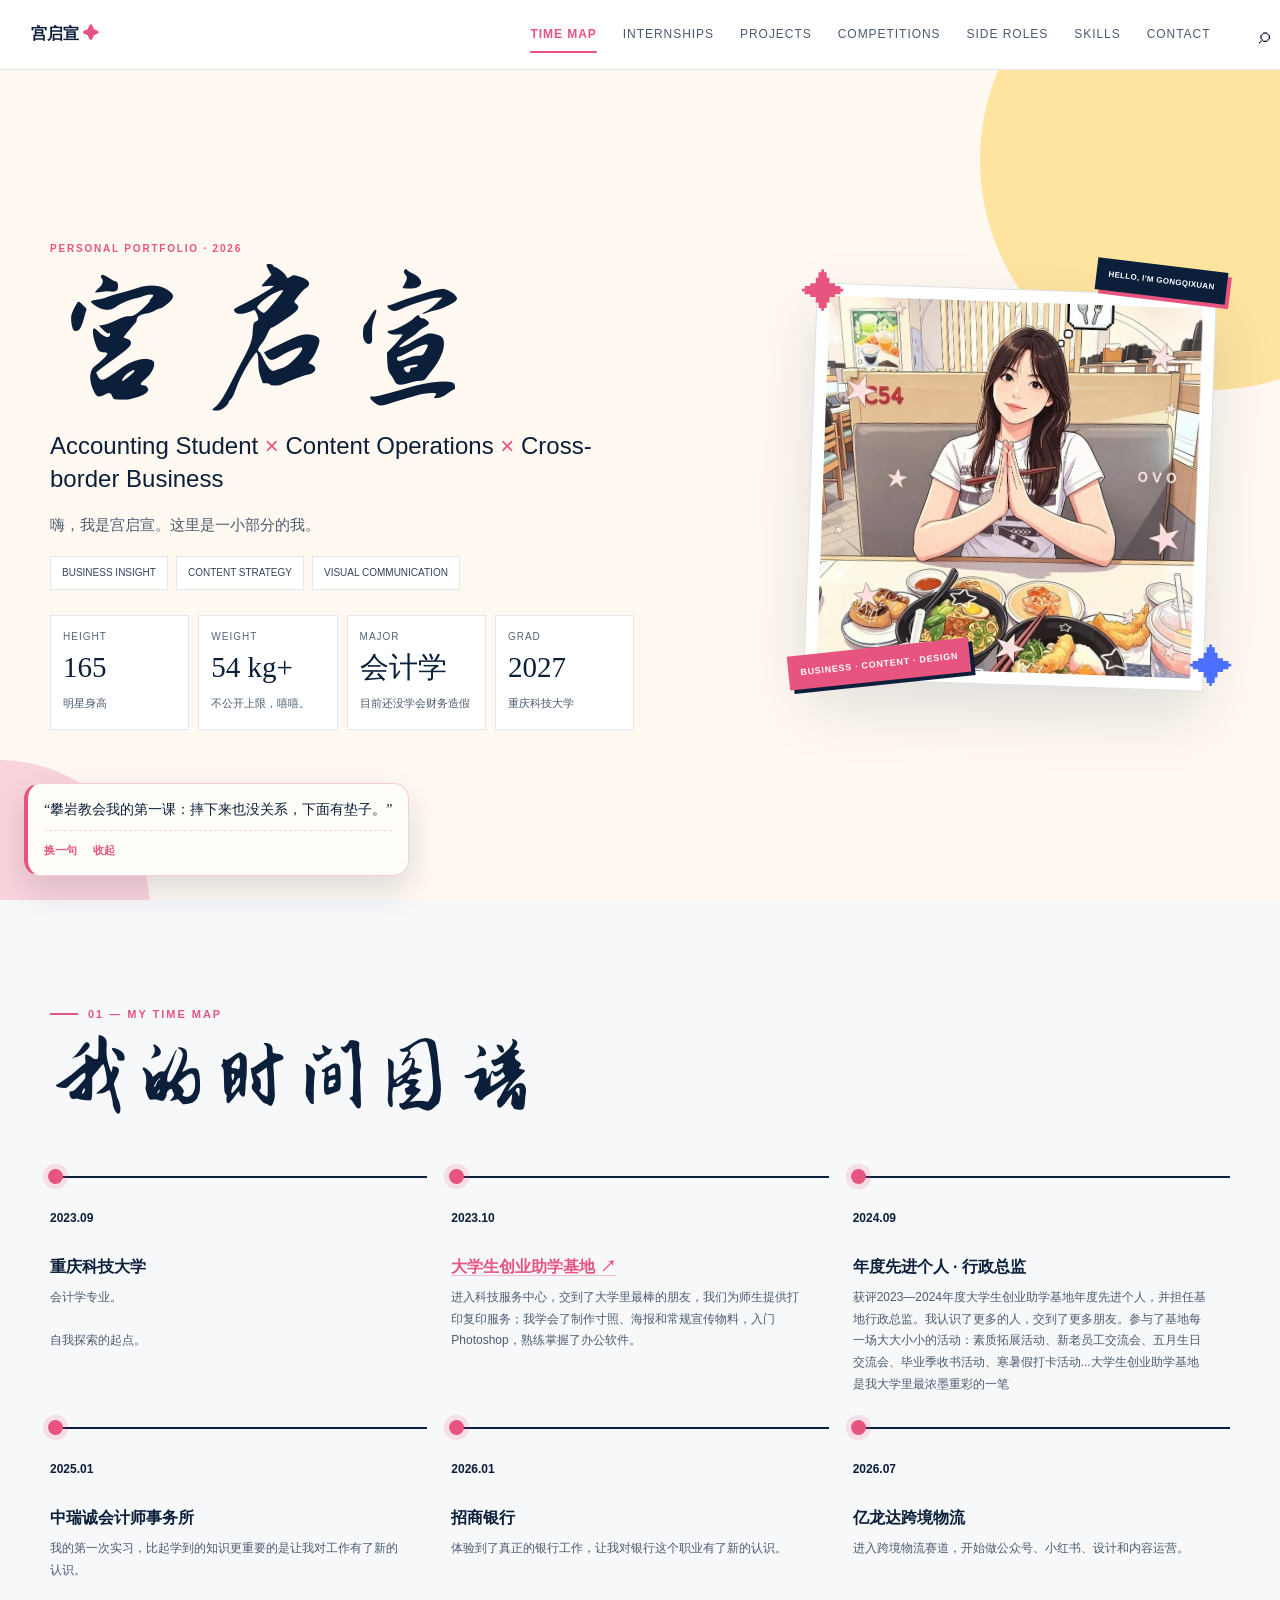
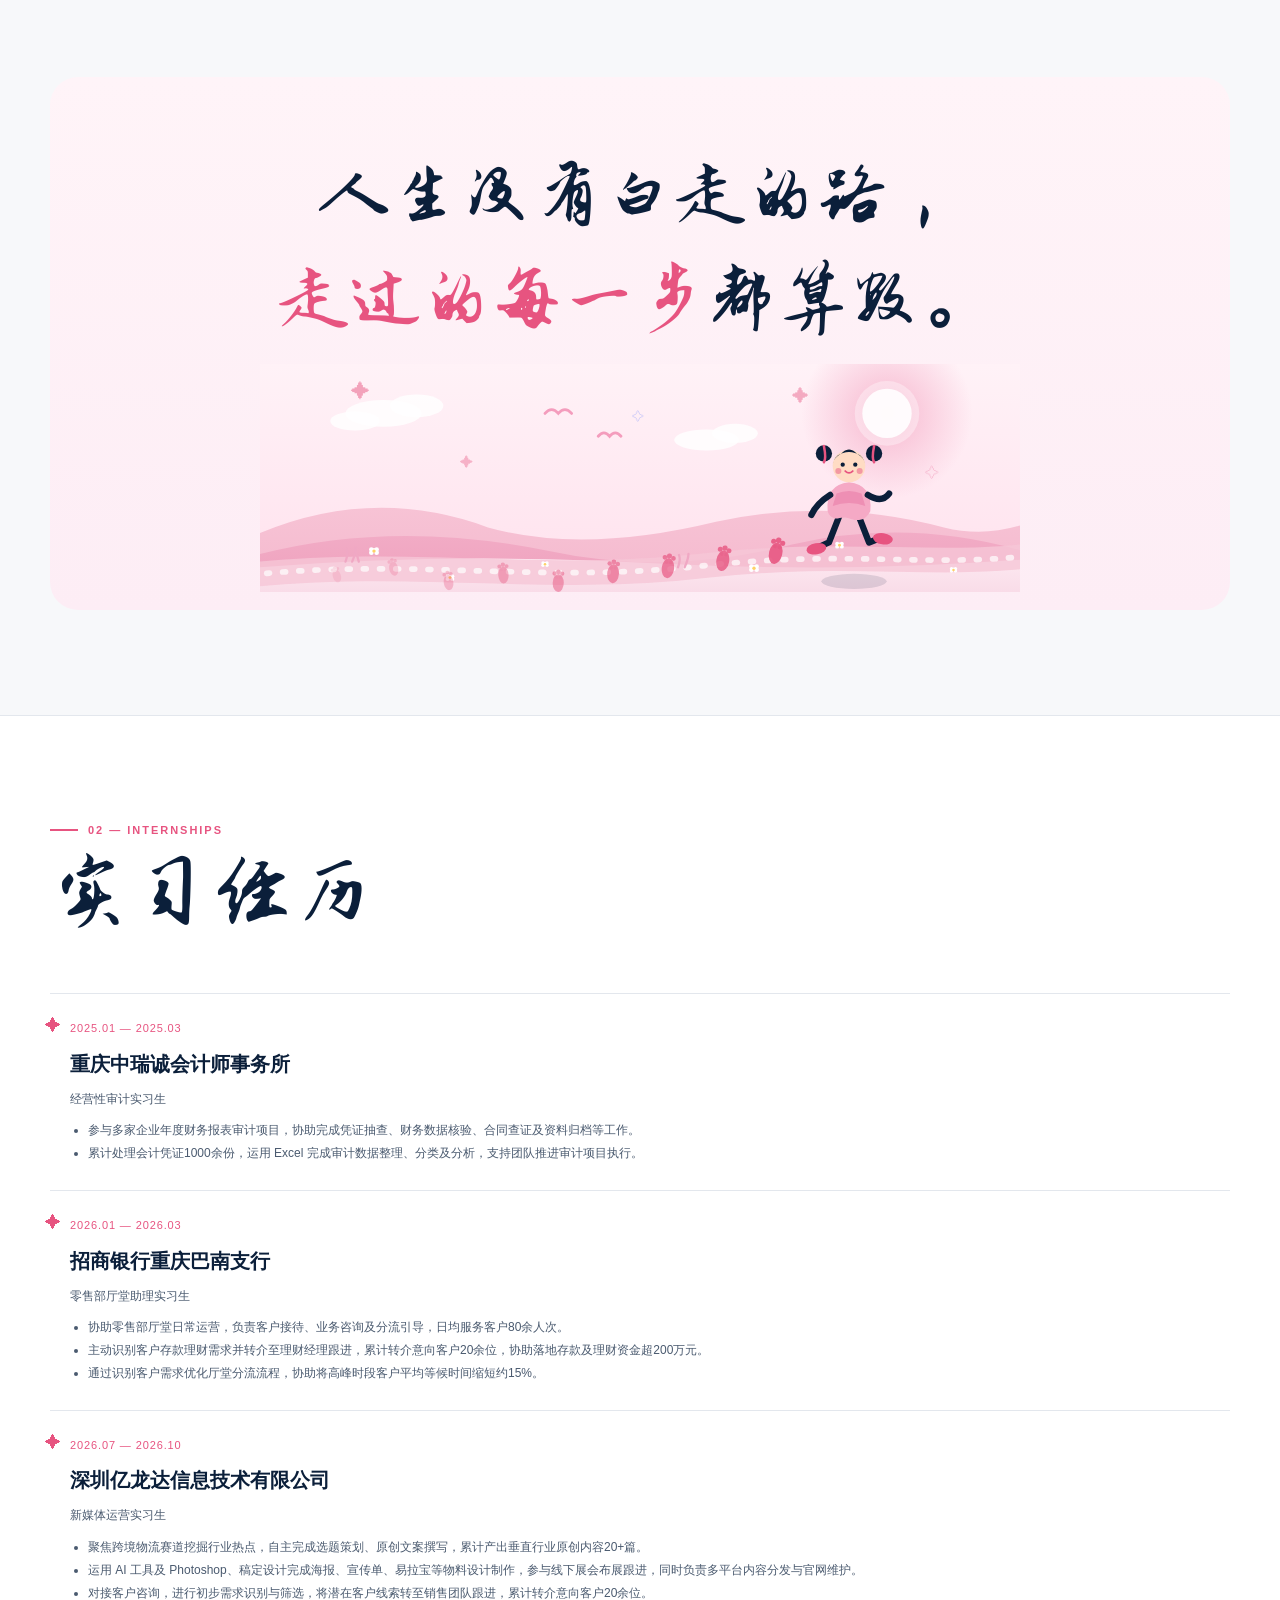
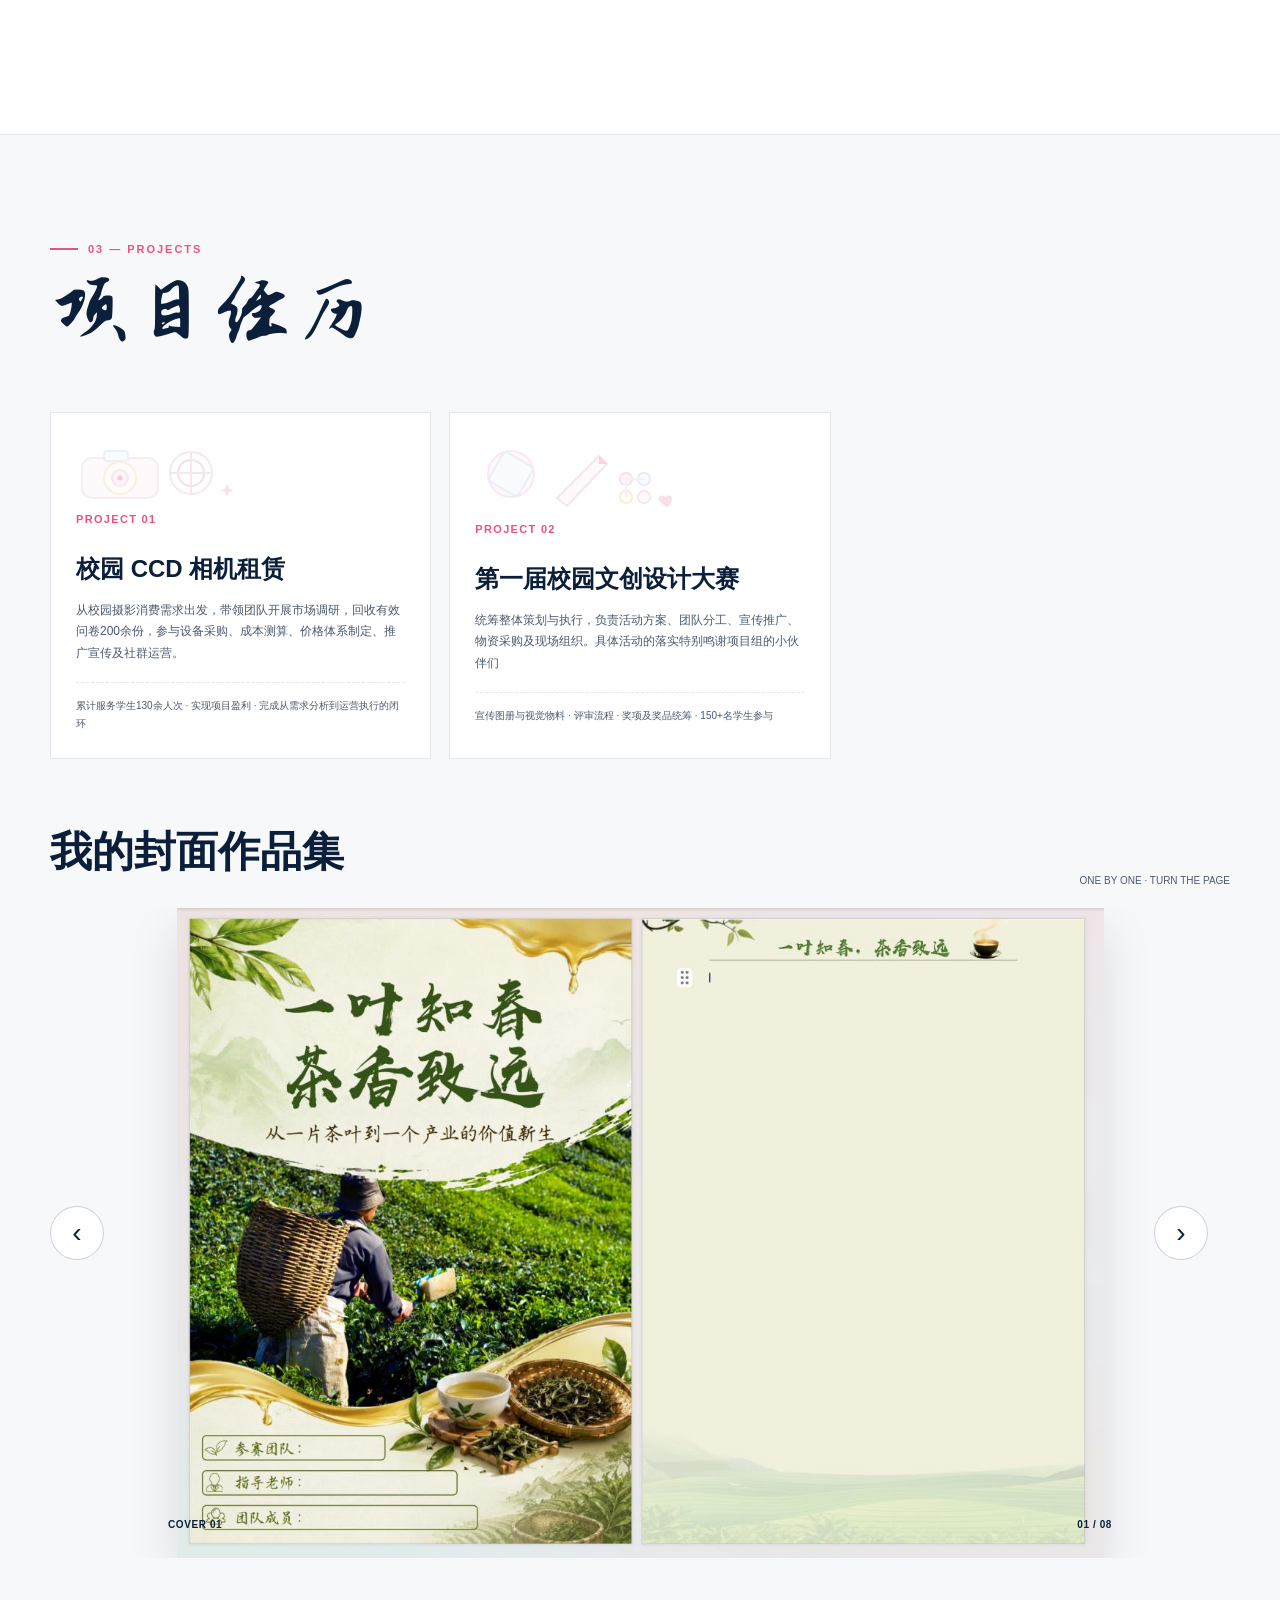
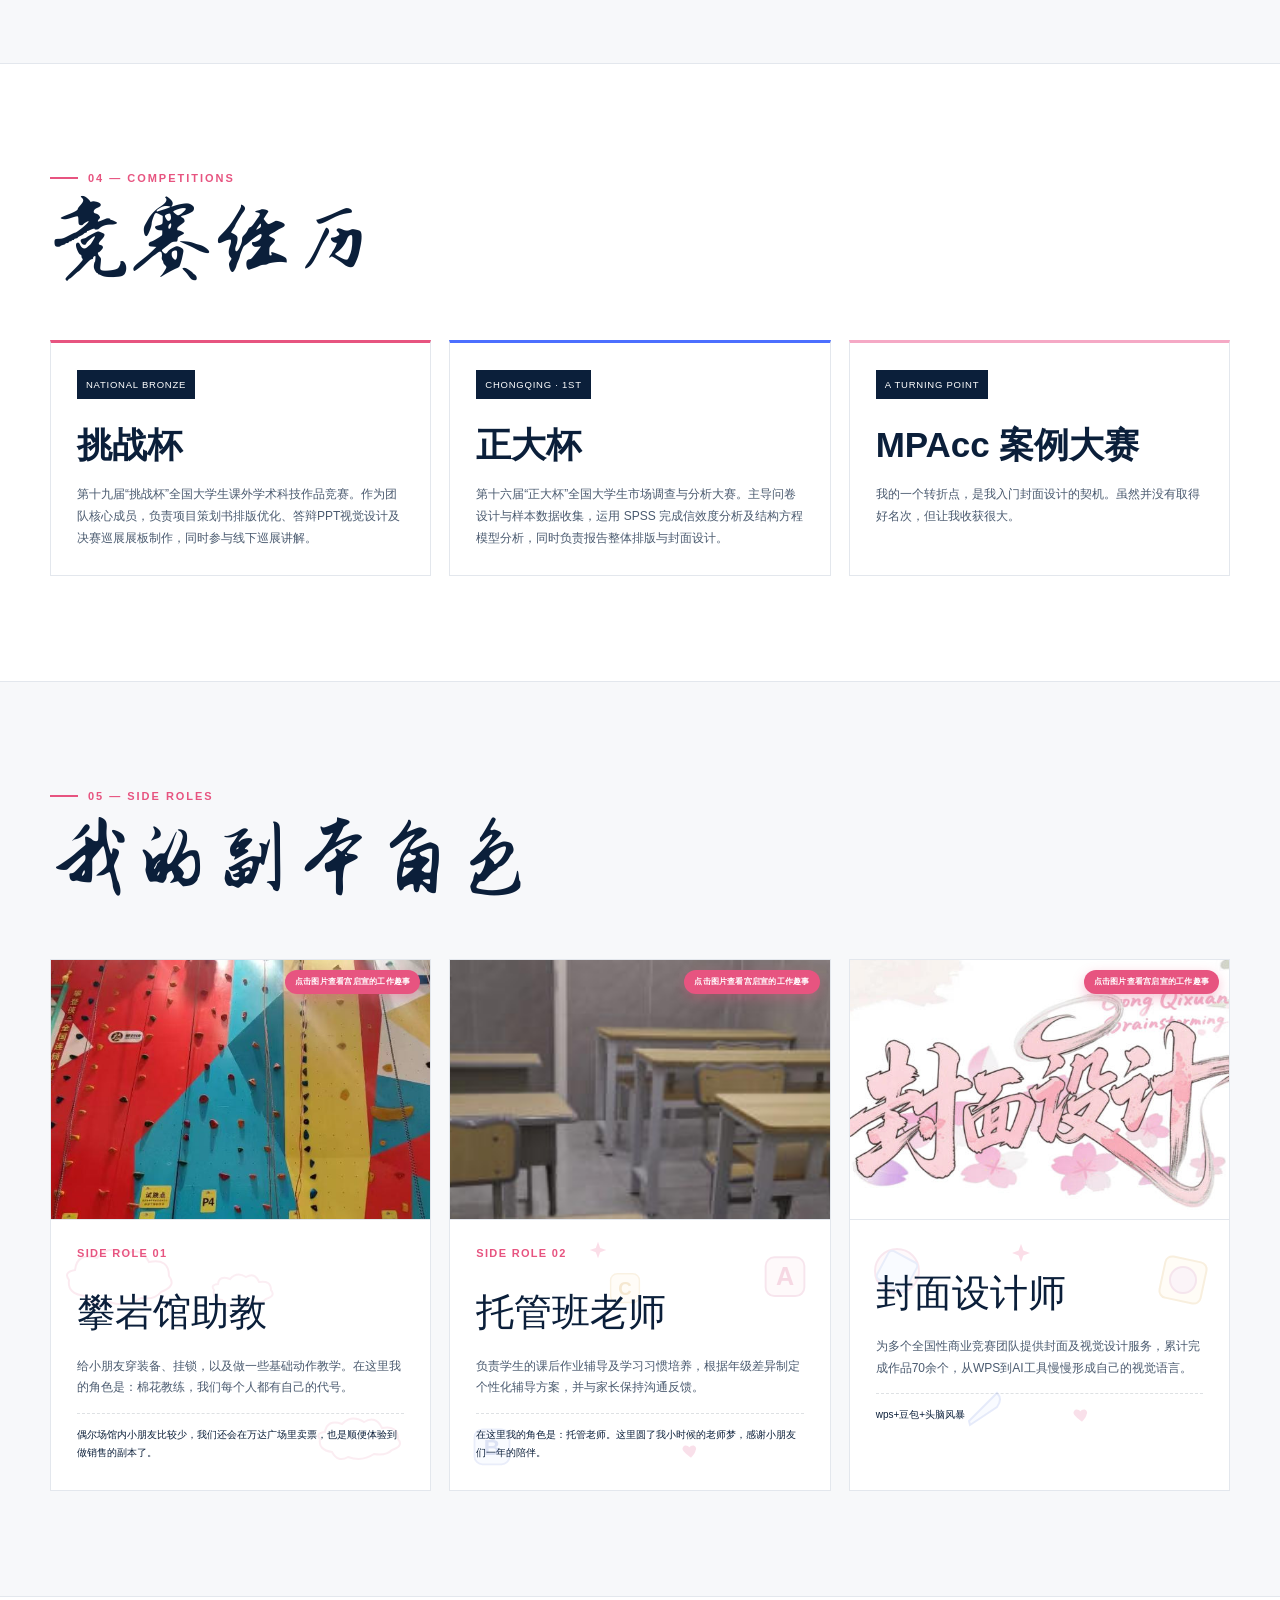
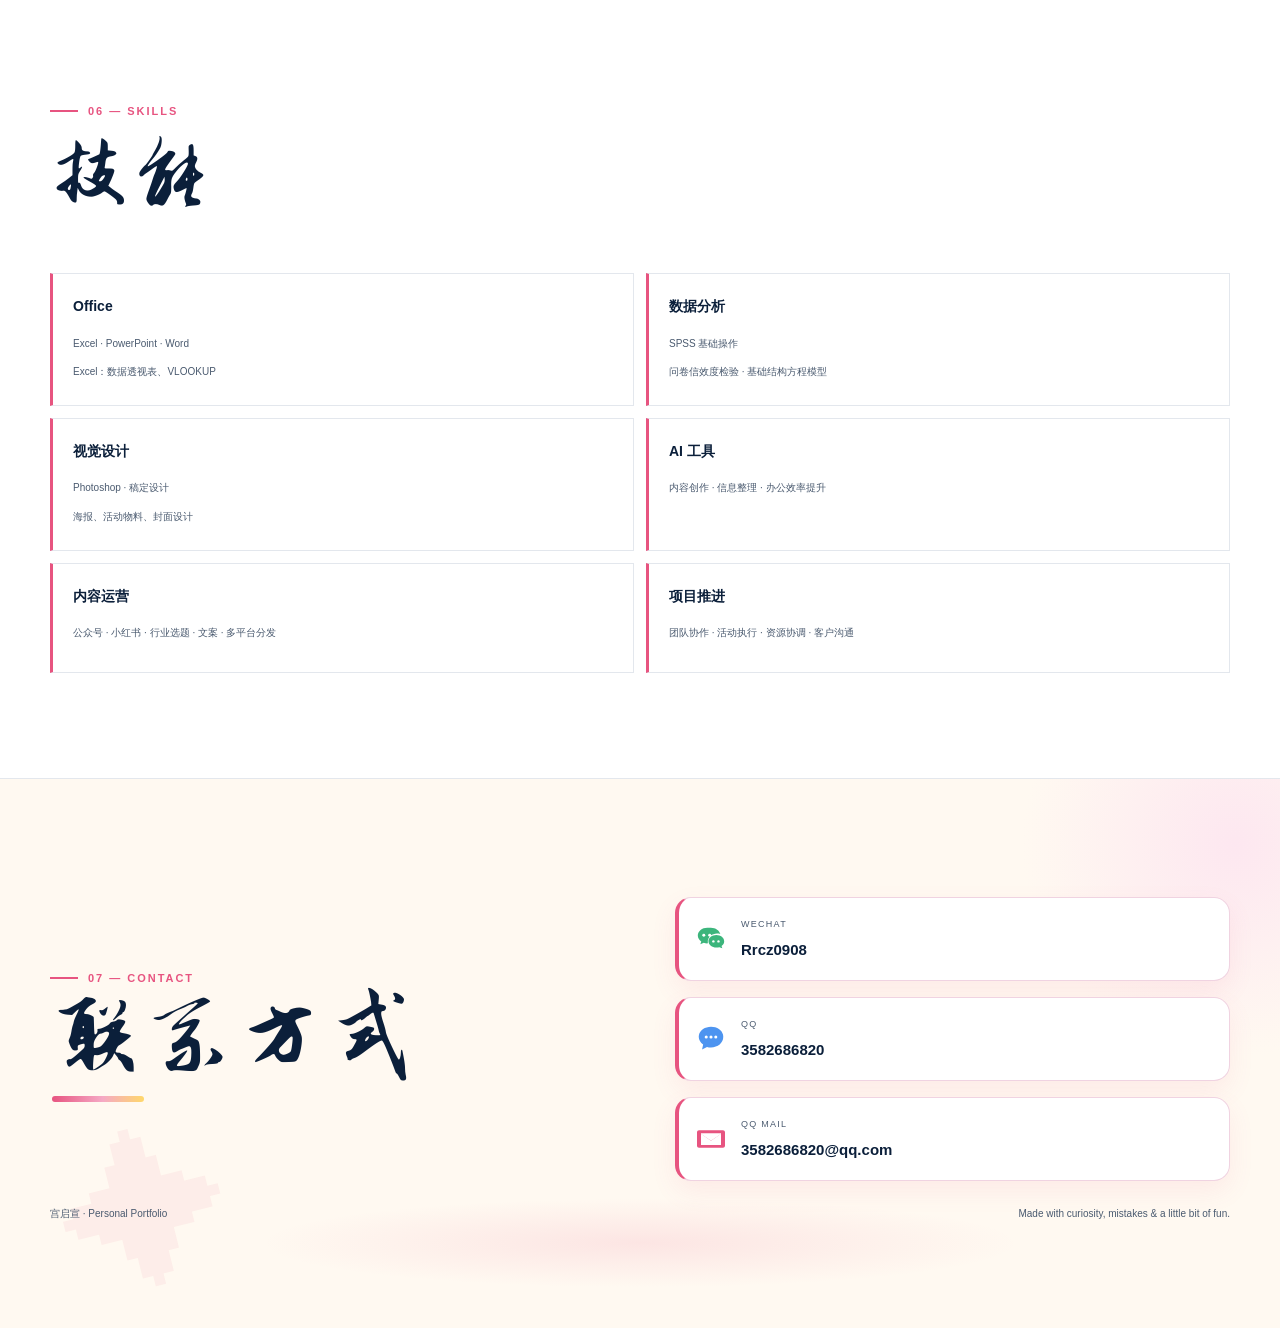
==== index.html @ 59848710 "feat(visual): ROUND 5 — 10个细节巧思（阅读进度条/hero视差/板块背景过渡/数字滚动/时间线点亮/图片悬停缩放/回顶按钮/标题微抖/联系图标跳动/头像三连点彩蛋）" ====
<!doctype html><html lang="zh-CN"><head><meta charset="utf-8"><meta name="viewport" content="width=device-width,initial-scale=1"><title>宫启宣｜Personal Portfolio</title><style>
@import url("https://fonts.googleapis.com/css2?family=Zhi+Mang+Xing&display=swap");
@import url('https://fonts.googleapis.com/css2?family=Zhi+Mang+Xing&display=swap');
:root{--ink:#0b1f3a;--orange:#ff7a00;--blue:#4c6fff;--pink:#f5a9c5;--yellow:#ffd86b;--cyan:#72d6ff;--cream:#fff9f1;--paper:#f7f8fa;--muted:#66758a;--line:#e3e7ed;--max:1180px}*{box-sizing:border-box}html{scroll-behavior:smooth}body{margin:0;color:var(--ink);font-family:Inter,-apple-system,BlinkMacSystemFont,'PingFang SC','Microsoft YaHei',sans-serif;line-height:1.8;background:#fff}a{text-decoration:none;color:inherit}button{font:inherit}.wrap{width:min(var(--max),calc(100% - 48px));margin:auto}::selection{background:var(--orange);color:#fff}
.welcome{position:fixed;inset:0;z-index:9999;display:grid;place-items:center;overflow:hidden;color:#fff;background:linear-gradient(135deg,#071a34,#55358c 45%,#ef7898);animation:welcomeOut .9s 4.4s forwards}.welcome-in{text-align:center;position:relative;z-index:3;padding:24px}.welcome-title{font-family:'Zhi Mang Xing','STKaiti','KaiTi',cursive;font-size:clamp(58px,10vw,132px);line-height:1.15;letter-spacing:.04em;text-shadow:0 8px 30px #0003}.type-text{display:inline-block;overflow:hidden;white-space:nowrap;width:0;border-right:3px solid #fff;animation:typing 2.5s steps(10,end) .35s forwards,blink .65s step-end infinite}.welcome-sub{margin-top:20px;font-size:10px;letter-spacing:.32em;opacity:0;animation:fadeUp .8s 2.6s forwards}.orb{position:absolute;border-radius:50%;filter:blur(1px);opacity:.9;animation:orb 5s ease-in-out infinite alternate}.o1{width:34vw;height:34vw;left:-10vw;top:-13vw;background:var(--yellow)}.o2{width:20vw;height:20vw;right:3vw;top:13vh;background:var(--cyan);animation-delay:-1s}.o3{width:26vw;height:26vw;right:-8vw;bottom:-10vw;background:var(--orange);animation-delay:-2s}.o4{width:15vw;height:15vw;left:8vw;bottom:10vh;background:var(--pink);animation-delay:-3s}.spark{position:absolute;font-size:34px;animation:spin 3s linear infinite}.sp1{left:18%;top:28%}.sp2{right:23%;top:24%;color:var(--yellow)}.sp3{left:28%;bottom:20%;color:var(--cyan)}.sp4{right:30%;bottom:16%;color:var(--pink)}@keyframes typing{from{width:0}to{width:10em}}@keyframes blink{50%{border-color:transparent}}@keyframes fadeUp{from{opacity:0;transform:translateY(15px)}to{opacity:.9;transform:none}}@keyframes welcomeOut{to{opacity:0;visibility:hidden;pointer-events:none}}@keyframes orb{to{transform:translate(30px,22px) scale(1.08)}}@keyframes spin{to{transform:rotate(360deg)}}
.nav{height:70px;position:sticky;top:0;z-index:30;background:#ffffffed;backdrop-filter:blur(16px);border-bottom:1px solid var(--line);display:flex;align-items:center}.navin{display:flex;justify-content:space-between;align-items:center}.brand{font-weight:700}.brand b{color:var(--orange)}.links{display:flex;gap:24px;font-size:10px;letter-spacing:.12em;color:var(--muted)}.links a:hover{color:var(--orange)}
h1,h2,.title,.quote p,.fact strong,.story h3,.modal h2{font-family:'Noto Serif SC',serif;font-weight:400}.title,.contact h2{font-family:'Zhi Mang Xing','Noto Serif SC',serif;font-weight:400}.eyebrow,.kicker{font-size:10px;color:var(--orange);font-weight:700;letter-spacing:.18em}.kicker:before{content:'';display:inline-block;width:28px;height:2px;background:var(--orange);margin:0 10px 3px 0}
.hero{min-height:calc(100vh - 70px);background:var(--cream);position:relative;overflow:hidden;display:flex;align-items:center}.hero:before{content:'';position:absolute;width:460px;height:460px;border-radius:50%;right:-160px;top:-140px;background:#ffd86b99}.hero:after{content:'';position:absolute;width:300px;height:300px;border-radius:50%;left:-150px;bottom:-160px;background:#f5a9c577}.hero-grid{position:relative;z-index:1;display:grid;grid-template-columns:1fr .9fr;gap:70px;align-items:center;padding:78px 0}.hero h1{font-size:clamp(90px,13vw,160px);line-height:.8;margin:18px 0 25px}.hero-sub{font-size:clamp(17px,2vw,24px);line-height:1.4}.hero-sub em{color:var(--orange);font-style:normal}.hero-note{color:var(--muted);font-size:15px}.tags{display:flex;flex-wrap:wrap;gap:8px;margin-top:18px}.tag{background:#fff;border:1px solid var(--line);padding:7px 11px;font-size:9px}.funfacts{display:grid;grid-template-columns:repeat(4,1fr);gap:9px;margin-top:25px}.fact{background:#fff;border:1px solid var(--line);padding:12px}.fact label{display:block;color:var(--muted);font-size:8px;letter-spacing:.12em}.fact strong{display:block;font-size:27px;line-height:1.25;margin:3px 0}.fact small{font-size:9px;color:var(--muted)}.avatar-wrap{width:min(440px,100%);aspect-ratio:1;justify-self:end;position:relative}.avatar-card{position:absolute;inset:24px 20px 20px;background:#fff;padding:12px;border:1px solid #0b1f3a22;box-shadow:0 25px 65px #0b1f3a20;transform:rotate(2deg);overflow:hidden}.avatar-card img{width:100%;height:100%;object-fit:cover;display:block}.sticker{position:absolute;padding:9px 12px;background:var(--ink);color:#fff;font-size:9px;font-weight:700;letter-spacing:.08em;box-shadow:4px 4px 0 var(--orange);z-index:3}.s1{top:0;right:3px;transform:rotate(7deg)}.s2{left:-2px;bottom:24px;background:var(--orange);box-shadow:4px 4px 0 var(--ink);transform:rotate(-6deg)}.star{position:absolute;font-size:44px;color:var(--orange);z-index:4}.star1{left:12px;top:-12px}.star2{right:-4px;bottom:-2px;color:var(--blue)}
.section{padding:105px 0;border-bottom:1px solid var(--line)}.soft{background:var(--paper)}.top{display:block;margin-bottom:48px}.title{font-size:clamp(58px,7vw,92px);line-height:1;margin:7px 0}.timeline{display:grid;grid-template-columns:repeat(6,1fr);border-top:2px solid var(--ink)}.time{padding:20px 16px 18px 0;border-right:1px solid var(--line);min-height:315px;position:relative}.time:last-child{border:0}.time:before{content:'';position:absolute;top:-6px;left:0;width:10px;height:10px;border-radius:50%;background:var(--orange)}.year{font-size:11px;font-weight:700;margin-bottom:25px}.time h3{font-family:Inter,sans-serif;font-weight:700;font-size:16px;line-height:1.45;margin:0 0 9px}.time p{font-size:12px;color:var(--muted);margin:0}.time a{color:var(--orange);border-bottom:1px solid #ff7a0055;cursor:pointer}.quote{text-align:center;padding:78px 0 15px}.quote p{font-family:'Zhi Mang Xing','STKaiti','KaiTi',cursive;font-size:clamp(42px,5vw,68px);line-height:1.25;margin:0;display:inline-block;overflow:hidden;white-space:nowrap;width:0;border-right:3px solid var(--orange);animation:quoteTyping 3.4s steps(21,end) .4s forwards,quoteBlink .65s step-end infinite}@keyframes quoteTyping{from{width:0}to{width:21em}}@keyframes quoteBlink{50%{border-color:transparent}}
.experience{display:flex;flex-direction:column;gap:0}.exp-item{position:relative;border-top:1px solid var(--line);padding:25px 0 25px 20px}.exp-item:before{content:'✦';position:absolute;left:-5px;top:18px;color:var(--orange)}.exp-date{color:var(--orange);font-size:10px;letter-spacing:.08em}.exp-item h3{font-family:Inter,sans-serif;font-weight:700;font-size:20px;margin:7px 0}.exp-role{color:var(--muted);font-size:12px;margin-bottom:9px}.exp-item ul{margin:0;padding-left:18px;color:var(--muted);font-size:12px;line-height:1.9}
.project-grid,.competition-grid,.stories{display:grid;grid-template-columns:repeat(3,1fr);gap:18px}.project-card,.comp,.story{background:#fff;border:1px solid var(--line);transition:.25s}.project-card:hover,.comp:hover,.story:hover{transform:translateY(-5px);box-shadow:0 18px 40px #0b1f3a12}.project-card{padding:25px;min-height:290px}.project-no,.story-no{font-size:9px;color:var(--orange);font-weight:700;letter-spacing:.12em}.project-card h3{font-family:Inter,sans-serif;font-weight:700;font-size:24px;margin:18px 0 9px}.project-card p,.comp p,.story p{font-size:12px;color:var(--muted);margin:0}.project-meta{margin-top:18px;padding-top:14px;border-top:1px dashed var(--line);font-size:10px;color:var(--muted)}
.works{margin-top:55px}.works-head{display:flex;justify-content:space-between;align-items:end;margin-bottom:18px}.works-head h3{font-size:42px;margin:0}.works-head span{font-size:10px;color:var(--muted)}.portfolio{position:relative;background:#0b1f3a;border-radius:2px;padding:28px;overflow:hidden}.portfolio:before{content:'';position:absolute;width:300px;height:300px;border-radius:50%;right:-120px;top:-140px;background:#ff7a00aa}.book{position:relative;min-height:610px;display:grid;grid-template-columns:120px 1fr 120px;align-items:center;gap:20px}.book-stage{height:570px;display:flex;align-items:center;justify-content:center;position:relative}.book-stage img{max-width:100%;max-height:570px;width:auto;height:auto;box-shadow:0 25px 50px #0006;background:#fff;object-fit:contain;cursor:zoom-in}.book-btn{width:54px;height:54px;border:1px solid #ffffff55;background:#ffffff16;color:#fff;font-size:28px;cursor:pointer;border-radius:50%;transition:.2s}.book-btn:hover{background:var(--orange);border-color:var(--orange)}.book-info{position:absolute;left:32px;bottom:24px;color:#fff;font-size:10px;letter-spacing:.08em}.book-count{position:absolute;right:32px;bottom:24px;color:#fff;font-size:10px}
.comp{padding:26px}.comp:nth-child(2){background:#fff7de}.comp:nth-child(3){background:#f1f5ff}.comp h3{font-size:35px;margin:14px 0 8px}.badge{display:inline-block;padding:5px 8px;background:var(--ink);color:#fff;font-size:8px;letter-spacing:.08em}.story{overflow:hidden}.story:nth-child(1){background:#fff7de}.story:nth-child(2){background:#f1f5ff}.story:nth-child(3){background:#fff0f6}.story-image{height:260px;display:flex;align-items:center;justify-content:center;background:#ffffff80;border-bottom:1px solid var(--line);overflow:hidden}.story-image img{width:100%;height:100%;object-fit:cover}.story-body{padding:24px 26px 28px}.story h3{font-size:38px;margin:15px 0 9px}.story-note{margin-top:14px;padding-top:12px;border-top:1px dashed #0b1f3a22;font-size:10px}
.skills-layout{display:grid;grid-template-columns:1fr 1fr;gap:60px}.skill-list{display:grid;grid-template-columns:repeat(2,1fr);gap:12px}.skill-box{background:#fff;border:1px solid var(--line);padding:20px;min-height:110px}.skill-box strong{display:block;font-size:14px;margin-bottom:8px}.skill-box span{font-size:10px;color:var(--muted)}.skill-box .cert{display:inline-block;margin-top:8px;color:var(--orange);font-size:10px;font-weight:700}.contact{padding:110px 0 70px;background:var(--cream)}.contact-grid{display:grid;grid-template-columns:1fr 1fr;gap:70px;align-items:end}.contact h2{font-size:clamp(70px,8vw,115px);line-height:.95;margin:0}.contact-list{border-top:1px solid var(--line)}.contact-item{display:grid;grid-template-columns:100px 1fr;gap:15px;padding:13px 0;border-bottom:1px solid var(--line);font-size:12px}.contact-label{font-size:9px;color:var(--muted);letter-spacing:.12em}.contact-item a:hover{color:var(--orange)}.footer{padding:24px 0 35px;display:flex;justify-content:space-between;font-size:10px;color:var(--muted)}
.modal{display:none;position:fixed;inset:0;z-index:1000;background:#0b1f3acc;backdrop-filter:blur(8px);padding:30px}.modal.open{display:flex;align-items:center;justify-content:center}.modal-card{width:min(1000px,100%);max-height:92vh;overflow:auto;background:#fff;padding:36px}.modal-top{display:flex;justify-content:space-between}.close{border:0;background:var(--orange);color:#fff;width:38px;height:38px;font-size:20px;cursor:pointer}.modal h2{font-size:48px;margin:0}.modal-intro{color:var(--muted);font-size:13px}.dept-grid{display:grid;grid-template-columns:repeat(3,1fr);gap:12px;margin-top:25px}.dept{padding:18px;background:var(--paper);border-top:3px solid var(--orange)}.dept h3{font-family:'Noto Serif SC',serif;font-size:18px;margin:0 0 7px}.dept p{font-size:11px;color:var(--muted);margin:0}.role-note{margin-top:20px;padding:14px;background:#fff7de;border-left:3px solid var(--orange);font-size:11px;color:var(--muted)}.lightbox{display:none;position:fixed;inset:0;z-index:1100;background:#071a34ee;align-items:center;justify-content:center;padding:25px}.lightbox.open{display:flex}.lightbox img{max-width:min(92vw,1000px);max-height:88vh;object-fit:contain;background:#fff;padding:8px}.lightbox button{position:fixed;right:24px;top:20px;border:0;background:var(--orange);color:#fff;width:42px;height:42px;font-size:22px;cursor:pointer}
@media(max-width:900px){.wrap{width:calc(100% - 32px)}.links{display:none}.hero-grid,.skills-layout,.contact-grid{grid-template-columns:1fr}.avatar-wrap{justify-self:center;max-width:420px}.funfacts{grid-template-columns:1fr 1fr}.timeline{grid-template-columns:1fr}.time{border-right:0;border-bottom:1px solid var(--line);min-height:0;padding:25px 0}.project-grid,.competition-grid,.stories{grid-template-columns:1fr}.book{grid-template-columns:55px 1fr 55px;min-height:520px}.book-stage{height:470px}.book-stage img{max-height:470px}.skill-list{grid-template-columns:1fr 1fr}.dept-grid{grid-template-columns:1fr 1fr}.footer{display:block}.footer span{display:block;margin:4px 0}}
@media(max-width:560px){html{width:100%;overflow-x:hidden}.wrap{width:calc(100% - 28px);max-width:100%}body{width:100%;overflow-x:hidden}.nav{height:58px}.brand{font-size:14px}.hero{min-height:auto}.hero-grid{gap:38px;padding:58px 0 54px}.hero h1{font-size:clamp(72px,24vw,108px);line-height:.85;margin:14px 0 20px}.hero-sub{font-size:16px;line-height:1.5}.hero-note{font-size:13px}.tags{gap:6px}.tag{font-size:8px;padding:6px 8px}.funfacts{gap:7px;margin-top:20px}.fact{padding:10px}.fact strong{font-size:23px}.fact small{font-size:8px;line-height:1.45}.avatar-wrap{width:min(88vw,380px)}.avatar-card{inset:18px 14px 14px}.sticker{font-size:7px;padding:7px 9px}.s2{bottom:18px}.star{font-size:34px}.section{padding:72px 0}.top{margin-bottom:32px}.kicker{font-size:8px;letter-spacing:.14em}.kicker:before{width:18px;margin-right:7px}.title{font-size:clamp(48px,17vw,72px);line-height:1.05}.timeline{border-top:0}.time{padding:22px 0 24px 20px;border-left:2px solid var(--ink);border-bottom:1px solid var(--line)}.time:before{left:-6px;top:22px}.year{margin-bottom:13px}.time h3{font-size:16px;line-height:1.45}.time p{font-size:12px;line-height:1.8}.quote{padding:58px 0 8px;overflow:hidden}.quote p{font-size:clamp(29px,9.5vw,42px);max-width:100%;white-space:normal;width:auto;border-right:0;animation:none;display:block;line-height:1.45}.experience{width:100%}.exp-item{padding:22px 0 22px 17px}.exp-date{font-size:9px}.exp-item h3{font-size:17px;line-height:1.45;margin:6px 0}.exp-role{font-size:11px}.exp-item ul{font-size:11px;line-height:1.8;padding-left:17px}.project-grid,.competition-grid,.stories{gap:14px}.project-card{padding:21px;min-height:0}.project-card h3{font-size:21px}.project-card p,.comp p,.story p{font-size:11px;line-height:1.8}.project-meta{font-size:9px;line-height:1.7}.works{margin-top:38px}.works-head{display:block}.works-head h3{font-size:29px;line-height:1.3}.works-head span{display:block;margin-top:5px;font-size:8px}.portfolio{padding:12px}.book{grid-template-columns:38px 1fr 38px;min-height:0;gap:5px}.book-stage{height:calc(100svh - 190px);min-height:360px;max-height:600px}.book-stage img{max-width:100%;max-height:100%;width:auto;height:auto}.book-btn{width:38px;height:38px;font-size:21px}.book-info{left:12px;bottom:11px;font-size:8px}.book-count{right:12px;bottom:11px;font-size:8px}.comp{padding:21px}.comp h3{font-size:29px;line-height:1.2}.badge{font-size:7px}.story-image{height:auto;aspect-ratio:4/3}.story-body{padding:20px 21px 23px}.story h3{font-size:32px}.story-note{font-size:9px;line-height:1.7}.skill-list,.skills-layout{grid-template-columns:1fr}.skill-box{min-height:0;padding:17px}.skill-box strong{font-size:13px}.skill-box span{font-size:9px;line-height:1.7}.skill-box .cert{font-size:9px}.contact{padding:76px 0 42px}.contact-grid{gap:38px}.contact h2{font-size:clamp(58px,18vw,82px)}.contact-item{grid-template-columns:82px 1fr;gap:10px;font-size:11px}.contact-label{font-size:8px}.footer{font-size:8px}.modal{padding:14px}.modal-card{padding:23px 18px;max-height:94vh}.modal h2{font-size:35px;line-height:1.2}.modal-intro{font-size:11px;line-height:1.8}.dept-grid{grid-template-columns:1fr;gap:9px;margin-top:18px}.dept{padding:14px}.dept h3{font-size:16px}.dept p{font-size:10px;line-height:1.7}.role-note{font-size:10px;line-height:1.7}.lightbox{padding:12px}.lightbox img{max-width:96vw;max-height:84vh;padding:5px}.lightbox button{right:12px;top:12px;width:38px;height:38px}.welcome-title{font-size:clamp(42px,12vw,70px)}.type-text{border-right-width:2px}.welcome-sub{font-size:7px;letter-spacing:.2em;white-space:nowrap}.orb{opacity:.75}.spark{font-size:24px}}

/* MOBILE + PORTFOLIO POLISH — requested visual fixes only */
.welcome-title .type-text{max-width:100%;}
.portfolio{background:transparent;padding:0;}
.portfolio:before{display:none;}
.book{min-height:650px;grid-template-columns:76px minmax(0,1fr) 76px;gap:10px;}
.book-stage{height:650px;}
.book-stage img{max-width:100%;max-height:650px;box-shadow:0 20px 45px #0b1f3a20;}
.book-btn{border-color:#0b1f3a33;background:#ffffffcc;color:var(--ink);}
.book-btn:hover{background:var(--orange);border-color:var(--orange);color:#fff;}
@media(max-width:560px){
  .welcome-in{width:100%;padding:20px 18px;}
  .welcome-title{font-size:clamp(42px,12vw,70px);line-height:1.25;}
  .type-text{display:block;width:auto;max-width:calc(100vw - 36px);margin:0 auto;white-space:normal;border-right:2px solid #fff;overflow:hidden;animation:mobileWelcomeTyping 2.8s steps(18,end) .35s forwards,mobileCursor .65s step-end infinite;}
  .welcome-sub{white-space:normal;line-height:1.6;}
  .quote{overflow:visible;}
  .quote p{display:inline-block;width:auto;max-width:calc(100vw - 28px);white-space:normal;overflow:hidden;border-right:2px solid var(--orange);line-height:1.45;animation:mobileQuoteTyping 3.4s steps(21,end) .4s forwards,quoteBlink .65s step-end infinite;}
  .portfolio{padding:0;margin-left:-4px;margin-right:-4px;}
  .book{grid-template-columns:42px minmax(0,1fr) 42px;min-height:0;gap:4px;}
  .book-stage{height:calc(100svh - 190px);min-height:360px;max-height:650px;}
  .book-stage img{max-width:100%;max-height:100%;box-shadow:0 18px 38px #0b1f3a22;}
  .book-btn{width:38px;height:38px;font-size:21px;}
}
@keyframes mobileWelcomeTyping{from{clip-path:inset(0 100% 0 0)}to{clip-path:inset(0 0 0 0)}}
@keyframes mobileQuoteTyping{from{clip-path:inset(0 100% 0 0)}to{clip-path:inset(0 0 0 0)}}
@keyframes mobileCursor{50%{border-color:transparent}}
/* ============================================================
   VISUAL POLISH · 纯视觉优化（追加覆盖层，不改动任何页面内容）
   如需还原原站，删除下方整段（本注释到“END VISUAL POLISH”）即可。
   ============================================================ */
:root{--muted:#4a5a6f}
html{scroll-padding-top:86px}

/* 入场动画：缩短至约2.1秒；尊重系统“减弱动效”设置 */
.welcome{animation:welcomeOut .9s 2.1s forwards}
.type-text{animation:typing 1.7s steps(10,end) .25s forwards,blink .65s step-end infinite}
.welcome-sub{animation:fadeUp .8s 1.4s forwards}
@media (prefers-reduced-motion:reduce){
  .welcome{animation:none;display:none}
  .type-text,.quote p{animation:none}
}

/* 导航：加大字号、加深、当前区块高亮 */
.links{font-size:12px;gap:26px;letter-spacing:.08em}
.links a{position:relative;padding:6px 0;transition:color .2s}
.links a:hover{color:var(--orange)}
.links a.active{color:var(--orange);font-weight:700}
.links a.active:after{content:'';position:absolute;left:0;right:0;bottom:-2px;height:2px;background:var(--orange);border-radius:2px}

/* 小字号可读性提升 */
.kicker{font-size:11px}
.tag{font-size:10px;color:#33455b}
.fact label{font-size:10px;color:#54657a;letter-spacing:.1em}
.fact small{font-size:10.5px}
.fact strong{font-size:29px}
.exp-date{font-size:11px}
.project-no,.story-no{font-size:11px}
.badge{font-size:9.5px;padding:6px 9px}
.contact-label{font-size:10.5px}
.year{font-size:12px}

/* 中文字体回退加固（国内无法加载 Google 字体时观感更稳定） */
h1,h2,.title,.quote p,.fact strong,.story h3,.modal h2{font-family:'Noto Serif SC','Songti SC','STSong','SimSun',serif}
.title,.contact h2{font-family:'Zhi Mang Xing','STKaiti','KaiTi','Kaiti SC',cursive}
/* 首页大标题：与「我的时间图谱」同款艺术字（用户要求） */
.hero h1{font-family:'Zhi Mang Xing','STKaiti','KaiTi','Kaiti SC',cursive;font-weight:400}

/* 时间线：桌面端由6列改为3×2，均衡列高 */
.timeline{grid-template-columns:repeat(3,1fr);column-gap:24px;row-gap:0;border-top:0}
.time{padding:30px 22px 32px 0;border-right:0;border-top:2px solid var(--ink);min-height:0}
.time:last-child{border-top:2px solid var(--ink);border-right:0}
.time:before{top:-7px;left:0;width:11px;height:11px}
@media(max-width:900px){
  .timeline{grid-template-columns:1fr}
  .time{padding:22px 0 24px 20px;border-top:0;border-right:0;border-bottom:1px solid var(--line);border-left:2px solid var(--ink)}
  .time:last-child{border-bottom:1px solid var(--line);border-top:0;border-left:2px solid var(--ink)}
  .time:before{left:-6px;top:22px}
}

/* 卡片配色收敛：统一白底 + 单色顶部描边 */
.comp{background:#fff;border:1px solid var(--line);border-top:3px solid var(--orange)}
.comp:nth-child(2){background:#fff;border-top-color:var(--blue)}
.comp:nth-child(3){background:#fff;border-top-color:var(--pink)}
.story{background:#fff;border:1px solid var(--line)}
.story:nth-child(1){background:#fff}
.story:nth-child(2){background:#fff}
.story:nth-child(3){background:#fff}
.story-image{background:#fdf5ec}

/* 统一悬停反馈与焦点可见态 */
.project-card,.comp,.story,.skill-box{transition:transform .25s ease,box-shadow .25s ease,border-color .25s ease}
.project-card:hover,.comp:hover,.story:hover,.skill-box:hover{transform:translateY(-4px);box-shadow:0 14px 30px rgba(11,31,58,.10);border-color:rgba(255,122,0,.35)}
a:focus-visible,button:focus-visible{outline:2px solid var(--orange);outline-offset:3px;border-radius:4px}

/* 作品集：去掉背景板，纯透明自适应屏幕宽度（用户要求） */
.portfolio{background:transparent;border-radius:0;padding:0;box-shadow:none;width:100%}
.book-info,.book-count{color:var(--ink);font-weight:600;letter-spacing:.06em}
@media(max-width:560px){
  .portfolio{border-radius:0;padding:0}
  .book-btn{width:44px;height:44px;font-size:21px}
}

/* 技能卡：左侧细描边增强结构感；技能合并为单列 6 块后满宽排布 */
.skills-layout{grid-template-columns:1fr}.skill-box{border-left:3px solid var(--orange)}
/* ============ END VISUAL POLISH ============ */
/* ============================================================
   INTERACTIVE FEATURES · 随机语录 / 自定义光标 / R键彩蛋
   ============================================================ */
.hero-quote{margin:18px 0 0;font-size:15px;line-height:1.7;color:#5c6b84;font-family:'Noto Serif SC','Songti SC','STSong','SimSun',serif;letter-spacing:.02em;transition:opacity .35s ease,transform .35s ease}
.hero-quote.quote-fade-out{opacity:0;transform:translateY(5px)}
@media(max-width:560px){.hero-quote{font-size:13px;line-height:1.6}}

/* 自定义光标：品牌色小圆点 + 星轨 + 悬停反馈 */
.custom-cursor,.custom-cursor *{cursor:none !important}
.custom-cursor input,.custom-cursor textarea{cursor:text !important}
#cur-dot,#cur-ring{position:fixed;top:0;left:0;pointer-events:none;border-radius:50%;z-index:2147483000;will-change:transform;opacity:0}
#cur-dot{width:12px;height:12px;background:var(--orange);box-shadow:0 0 10px rgba(255,122,0,.55)}
#cur-dot.hover{background:var(--pink);box-shadow:0 0 16px rgba(245,169,197,.85)}
#cur-ring{width:36px;height:36px;border:2px solid rgba(255,122,0,.5)}
#cur-ring.hover{border-color:rgba(245,169,197,.85)}

/* 彩蛋：Emoji 雨 */
#confetti-layer{position:fixed;inset:0;overflow:hidden;pointer-events:none;z-index:2147482000}
#confetti-layer .cf{position:absolute;top:-44px;left:0;line-height:1;opacity:0;will-change:transform}
@keyframes confettiFall{
  0%{transform:translate3d(0,0,0) rotate(0);opacity:0}
  8%{opacity:1}
  100%{transform:translate3d(var(--dx,0px),calc(100vh + 70px),0) rotate(var(--rot,540deg));opacity:.85}
}
/* ============================================================
   THEME · 橙色 → 粉色（用户偏好 2026-09-04）
   主强调色改为粉色 #e75480；想换深浅只需改这一处的 --orange 值。
   ============================================================ */
:root{--orange:#e75480}
.time a{border-bottom-color:rgba(231,84,128,.35)}
.project-card:hover,.comp:hover,.story:hover,.skill-box:hover{border-color:rgba(231,84,128,.35)}
#cur-dot{box-shadow:0 0 10px rgba(231,84,128,.55)}
#cur-ring{border-color:rgba(231,84,128,.5)}
.portfolio:before{background:rgba(231,84,128,.55)}
/* ============================================================
   FEATURES ROUND 2 · 常驻语录便签 + 时间图谱艺术字横幅
   ============================================================ */
/* 常驻左下角语录便签 */
.quote-widget{position:fixed;left:24px;bottom:24px;z-index:950}
.quote-widget .qw-body{background:#fffdf8;border:1px solid rgba(231,84,128,.28);border-left:4px solid var(--orange);border-radius:16px;box-shadow:0 14px 34px rgba(11,31,58,.14);padding:14px 16px 12px;transition:opacity .25s,transform .25s}
.quote-widget .qw-label{display:block;font-size:10px;letter-spacing:.14em;color:var(--orange);font-weight:700;margin-bottom:6px}
.quote-widget .qw-text{margin:0;font-size:14px;line-height:1.7;color:var(--ink);font-family:'Noto Serif SC','Songti SC','STSong','SimSun',serif;cursor:pointer;transition:opacity .35s ease,transform .35s ease}
.quote-widget .qw-text.quote-fade-out{opacity:0;transform:translateY(4px)}
.quote-widget .qw-actions{display:flex;gap:16px;margin-top:8px;padding-top:8px;border-top:1px dashed rgba(231,84,128,.25)}
.quote-widget .qw-actions button{border:0;background:none;color:var(--orange);font-size:11px;cursor:pointer;padding:2px 0;font-weight:600;font-family:inherit}
.quote-widget .qw-actions button:hover{text-decoration:underline}
.quote-widget .qw-mini{display:none;width:46px;height:46px;border-radius:50%;border:0;background:var(--orange);color:#fff;font-size:20px;cursor:pointer;box-shadow:0 10px 24px rgba(231,84,128,.4)}
.quote-widget.qw-collapsed .qw-body{display:none}
.quote-widget.qw-collapsed .qw-mini{display:block}
/* 时间图谱下方的艺术字横幅 */
.quote.journey-quote{position:relative;margin:64px 0 0;padding:66px 24px 18px;border-radius:28px;background:linear-gradient(180deg,#fff4f8,#fdedf5);text-align:center;overflow:hidden}
.journey-quote .jq-text{position:relative;font-family:'Zhi Mang Xing','STKaiti','KaiTi',cursive;font-size:clamp(44px,6vw,78px);line-height:1.35;color:var(--ink);margin:0;letter-spacing:.03em;animation:jqIn .8s ease both}
.journey-quote .jq-text em{font-style:normal;color:var(--orange)}
.journey-quote .jq-scene{margin:14px auto 0;max-width:760px}
.journey-quote .jq-scene svg{display:block;width:100%;height:auto}
@keyframes jqIn{from{opacity:0;transform:translateY(14px)}to{opacity:1;transform:none}}
@media (prefers-reduced-motion:reduce){.journey-quote .jq-text{animation:none}}
@media(max-width:560px){
  .quote-widget{left:14px;bottom:14px;right:14px;max-width:none}
  .quote-widget .qw-body{padding:12px 14px 10px;border-radius:14px}
  .quote-widget .qw-text{font-size:13px}
  .quote.journey-quote{margin:48px 0 0;padding:50px 14px 10px;border-radius:18px}
  .journey-quote .jq-text{font-size:clamp(30px,9vw,46px);line-height:1.4}
  .journey-quote .jq-scene{margin-top:10px;max-width:100%}
}

/* ============================================================
   FEATURES ROUND 3 · 工作趣事：点击副本角色图片弹出白底气泡
   ============================================================ */
.story-image{position:relative;cursor:pointer}
.funfact-tag{position:absolute;top:10px;right:10px;z-index:6;background:var(--orange);color:#fff;font-size:8px;letter-spacing:.03em;padding:5px 10px;border-radius:20px;font-weight:600;box-shadow:0 4px 12px rgba(231,84,128,.35);pointer-events:none;transition:transform .2s ease;white-space:nowrap;max-width:calc(100% - 20px);overflow:hidden;text-overflow:ellipsis}
.story-image:hover .funfact-tag{transform:scale(1.06)}
.funfact-bubble{position:absolute;left:50%;top:50%;transform:translate(-50%,-46%) scale(.94);width:88%;max-width:320px;padding:14px 16px 13px;background:#fff;border-radius:14px;box-shadow:0 14px 34px rgba(11,31,58,.24);z-index:5;opacity:0;visibility:hidden;transition:opacity .3s ease,transform .3s ease,visibility .3s;pointer-events:none;font-family:'Noto Serif SC','Songti SC','STSong','SimSun',serif}
.funfact-bubble:after{content:'';position:absolute;left:50%;bottom:-8px;width:15px;height:15px;background:#fff;transform:translateX(-50%) rotate(45deg);box-shadow:3px 3px 7px rgba(11,31,58,.10)}
.funfact-bubble .ff-ico{color:var(--orange)}
.funfact-bubble-text{font-size:12.5px;line-height:1.75;color:var(--ink)}
.funfact-bubble.show{opacity:1;visibility:visible;transform:translate(-50%,-50%) scale(1)}
@media (prefers-reduced-motion:reduce){.funfact-bubble{transition:none}}
@media(max-width:560px){
  .funfact-tag{font-size:7.5px;padding:4px 8px;top:8px;right:8px}
  .funfact-bubble{width:92%;padding:12px 14px 11px}
  .funfact-bubble-text{font-size:12px;line-height:1.7}
}

/* 副本角色卡片正文区：淡色背景装饰元素（主色保持白） */
.story-body{position:relative}
.story-body > *{position:relative;z-index:1}
.story-deco{position:absolute;inset:0;pointer-events:none;overflow:hidden;z-index:0;font-size:0}
.story-deco svg{position:absolute;display:block}
.sd-float{animation:sdFloat 5.5s ease-in-out infinite}
.sd-float2{animation:sdFloat2 7s ease-in-out infinite}
@keyframes sdFloat{0%,100%{transform:translateY(0)}50%{transform:translateY(-8px)}}
@keyframes sdFloat2{0%,100%{transform:translateY(0)}50%{transform:translateY(7px)}}
@media (prefers-reduced-motion:reduce){.sd-float,.sd-float2{animation:none}}


/* CONTACT REDESIGN — visual only, content untouched */
.contact{position:relative;overflow:hidden}
.contact:before{content:'';position:absolute;width:430px;height:430px;border-radius:50%;right:-170px;top:-150px;background:radial-gradient(circle,#fde7f0,transparent 70%);z-index:0}
.contact:after{content:'✦';position:absolute;left:5%;bottom:5%;font-size:170px;line-height:1;color:rgba(231,84,128,.07);z-index:0;transform:rotate(-14deg);pointer-events:none}
.contact .wrap{position:relative;z-index:1}
.contact-grid{align-items:center}
.contact h2{position:relative;display:inline-block;padding-bottom:16px}
.contact h2:after{content:'';position:absolute;left:2px;bottom:0;width:92px;height:6px;border-radius:4px;background:linear-gradient(90deg,var(--orange),#f5a9c5 55%,#ffd86b)}
.contact-list{display:flex;flex-direction:column;gap:16px;border-top:0;margin-top:8px}
.contact-item{position:relative;display:flex;flex-direction:column;gap:4px;background:#fff;border:1px solid #f0d3e1;border-left:4px solid var(--orange);border-radius:16px;padding:18px 22px 17px 62px;box-shadow:0 10px 26px rgba(231,84,128,.09);transition:transform .22s ease,box-shadow .22s ease,border-color .22s ease}
.contact-item:hover{transform:translateY(-3px);box-shadow:0 16px 34px rgba(231,84,128,.16);border-left-color:#c23a68}
.contact-item::before{content:'';position:absolute;left:16px;top:50%;transform:translateY(-50%);width:32px;height:32px;background:center/contain no-repeat}
.contact-item:nth-child(1)::before{background-image:url("[data-uri]")}
.contact-item:nth-child(2)::before{background-image:url("[data-uri]")}
.contact-item:nth-child(3)::before{background-image:url("[data-uri]")}
.contact-item .contact-label{font-size:9px;letter-spacing:.14em}
.contact-item > div:last-child,.contact-item > a:last-child{font-size:15px;font-weight:600;color:var(--ink)}
.contact-item a{color:var(--orange);font-size:15px;font-weight:600}
.contact-item a:hover{color:#c23a68}
@media(max-width:560px){
  .contact-item{padding:15px 16px 14px 52px;border-radius:14px}
  .contact-item::before{width:26px;height:26px;left:13px}
  .contact-item > div:last-child,.contact-item > a:last-child{font-size:13px}
  .contact-item a{font-size:13px}
}

.sticker.s1{font-size:8px;letter-spacing:.04em;white-space:nowrap}

/* ============================================================
   VISUAL POLISH ROUND 4 · 氛围增强（纯视觉，不改任何内容）
   1) 星星视差浮动  2) 卡片悬浮微光  3) 导航滚动磨砂
   4) 板块入场淡入  5) 页脚呼吸光效
   ============================================================ */
/* 1) 星星视差浮动 */
.star1{animation:starFloat1 6s ease-in-out infinite}
.star2{animation:starFloat2 7.5s ease-in-out infinite}
@keyframes starFloat1{0%,100%{transform:translateY(0) rotate(0)}50%{transform:translateY(-10px) rotate(8deg)}}
@keyframes starFloat2{0%,100%{transform:translateY(0) rotate(0)}50%{transform:translateY(8px) rotate(-6deg)}}

/* 2) 卡片悬浮微光：右上角透出淡粉柔光晕 */
.project-card,.comp,.story,.skill-box{position:relative;overflow:hidden}
.project-card:after,.comp:after,.story:after,.skill-box:after{content:'';position:absolute;top:-45%;right:-30%;width:75%;height:85%;background:radial-gradient(circle,rgba(231,84,128,.10),transparent 65%);opacity:0;transition:opacity .4s ease,transform .4s ease;transform:scale(.85);pointer-events:none;z-index:0}
.project-card:hover:after,.comp:hover:after,.story:hover:after,.skill-box:hover:after{opacity:1;transform:scale(1)}
.project-card > *,.comp > *,.story > *,.skill-box > *{position:relative;z-index:1}

/* 3) 导航滚动磨砂：下滑时半透明磨砂，回顶恢复纯白 */
.nav{transition:background .35s ease,box-shadow .35s ease,backdrop-filter .35s ease}
.nav.scrolled{background:rgba(255,255,255,.72);backdrop-filter:blur(20px);-webkit-backdrop-filter:blur(20px);box-shadow:0 2px 20px rgba(11,31,58,.06)}

/* 4) 板块入场淡入：依次浮现，不改变任何布局 */
main .section,.hero{opacity:0;transform:translateY(18px);animation:sectionIn .8s ease forwards}
.hero{animation-delay:.05s}
main .section:nth-of-type(1){animation-delay:.12s}
main .section:nth-of-type(2){animation-delay:.22s}
main .section:nth-of-type(3){animation-delay:.32s}
main .section:nth-of-type(4){animation-delay:.42s}
main .section:nth-of-type(5){animation-delay:.52s}
main .section:nth-of-type(6){animation-delay:.62s}
main .section:nth-of-type(7){animation-delay:.72s}
@keyframes sectionIn{to{opacity:1;transform:none}}

/* 5) 页脚呼吸光效：极淡粉色光晕缓慢明暗 */
.footer{position:relative}
.footer:before{content:'';position:absolute;left:50%;bottom:-30px;transform:translateX(-50%);width:65%;height:90px;background:radial-gradient(ellipse,rgba(231,84,128,.12),transparent 70%);animation:footerBreath 5s ease-in-out infinite;pointer-events:none}
@keyframes footerBreath{0%,100%{opacity:.35}50%{opacity:1}}

@media (prefers-reduced-motion:reduce){
  main .section,.hero{opacity:1;transform:none;animation:none}
  .star1,.star2{animation:none}
  .footer:before{animation:none;opacity:.5}
  .project-card:after,.comp:after,.story:after,.skill-box:after{transition:none}
}

/* ============================================================
   VISUAL POLISH ROUND 5 · 细节巧思（纯视觉，不改任何内容）
   1) 阅读进度条  2) hero滚动视差  3) 板块背景微过渡
   4) 数字滚动动画  5) 时间线节点点亮  6) 图片悬停微缩放
   7) 回到顶部按钮  8) 艺术字标题悬停微抖  9) 联系方式图标跳动
   10) 头像三连点彩蛋
   ============================================================ */

/* 1) 阅读进度条 */
#readProgress{position:fixed;top:0;left:0;height:3px;width:100%;background:linear-gradient(90deg,var(--orange),#f5a9c5);z-index:2147483647;transform-origin:left;transform:scaleX(0);pointer-events:none}

/* 2) hero 滚动视差（轻量，CSS 变量驱动） */
.hero:before{transform:translateY(var(--px-before,0))}
.hero:after{transform:translateY(var(--px-after,0))}

/* 3) 板块背景微过渡 */
main .section{transition:background .8s ease}
main .section.section-flash{background:rgba(231,84,128,.045)}

/* 5) 时间线节点点亮 */
.time:before{background:#d0d5dd;transform:scale(1);transition:background .4s ease,transform .4s ease,box-shadow .4s ease}
.time.lit:before{background:var(--orange);transform:scale(1.35);box-shadow:0 0 0 4px rgba(231,84,128,.15)}

/* 6) 图片悬停微缩放 */
.story-image img{transition:transform .5s ease}
.story-image:hover img{transform:scale(1.03)}

/* 7) 回到顶部按钮 */
#backTop{position:fixed;right:24px;bottom:24px;width:44px;height:44px;border-radius:50%;border:0;background:var(--orange);color:#fff;font-size:18px;cursor:pointer;z-index:900;box-shadow:0 6px 18px rgba(231,84,128,.35);opacity:0;visibility:hidden;transform:translateY(12px);transition:opacity .3s ease,transform .3s ease,visibility .3s}
#backTop.show{opacity:1;visibility:visible;transform:translateY(0)}
#backTop:hover{transform:translateY(-2px) rotate(360deg)}
@media(max-width:560px){#backTop{right:16px;bottom:76px;width:40px;height:40px;font-size:16px}}

/* 8) 艺术字标题悬停微抖 */
.title{display:inline-block}
.title:hover{animation:titleWiggle .35s ease}
@keyframes titleWiggle{0%,100%{transform:translateX(0)}25%{transform:translateX(-2px)}75%{transform:translateX(2px)}}

/* 9) 联系方式图标悬停跳动 */
.contact-item:hover::before{animation:iconBounce .45s ease}
@keyframes iconBounce{0%,100%{transform:translateY(-50%)}50%{transform:translateY(calc(-50% - 5px))}}

/* 10) 头像三连点彩蛋 */
.avatar-card.easter-egg{animation:avatarShake .5s ease}
@keyframes avatarShake{0%,100%{transform:rotate(2deg)}25%{transform:rotate(-1deg) translateX(-3px)}75%{transform:rotate(4deg) translateX(3px)}}
.sticker.s1.easter-spin{animation:stickerSpin .6s ease}
@keyframes stickerSpin{from{transform:rotate(7deg)}to{transform:rotate(367deg)}}

@media (prefers-reduced-motion:reduce){
  #readProgress{display:none}
  .title:hover{animation:none}
  .contact-item:hover::before{animation:none}
  .avatar-card.easter-egg{animation:none}
  .sticker.s1.easter-spin{animation:none}
  .story-image:hover img{transform:none}
  .time:before{background:var(--orange)}
}

</style><link rel="stylesheet" href="search.css"><script src="search.js" defer></script><script>
/* ============================================================
   RANDOM QUOTE · 首页头部：每次刷新随机展示一句语录（带引号）
   ============================================================ */
(function(){
  var quotes=[
    '完成比完美重要一百倍。',
    '随便做点什么吧，给命运一点转动齿轮的机会。',
    '人生没有白走的路，走过的每一步都算数',
    '你不必今天就把所有事情都搞清楚。你只需要比昨天多知道一点点。',
    '那些‘没用’的事，往往会在意想不到的地方派上用场。',
    '试过之后放弃，和从来不敢开始，是两回事。',
    '你不需要‘解决’自己的问题，只需要学习如何与它们共处。',
    '你不需要用一个标签来定义自己。你可以在不同的阶段用不同的方式描述自己，而不需要感到矛盾。',
    '人生是开放世界游戏，我选了困难模式，但玩得很爽。',
    '先完成，再完美——反正我还有大把时间迭代。',
    '攀岩教会我的第一课：摔下来也没关系，下面有垫子。',
    '骨架是AI搭的，但灵魂是宫启宣的。',
    '按R撒花是彩蛋，刷出这句话是缘分。',
    '间歇性努力，持续性治愈，这才是大多数人的真实剧本——别焦虑，你并不孤单。',
    '人生不是单选题，是开放题——没有标准答案，只有你的答案。',
    '允许自己偶尔‘死机’，重启一下就好。',
    '别怕被人看穿——你越是坦诚，世界就越对你坦诚。',
    '对世界保持好奇，对自己保持诚实',
    '把自己当一件作品，永远在修改，永远未完成。',
    '有些人像夏天的风，吹过就很舒服。',
    '没有人能定义我的上限，除了我自己。',
    '如果我是一本书，我希望读者舍不得放下。',
    '别人有别人的赛道，我有我的旷野。',
    '我想活成一团火，路过的人都能取一点暖。',
    '有时候慢就是快，绕路就是抄近道。',
    '敢承认自己不知道，比假装什么都知道更酷。',
    '如果生活是一道菜，我就是那个往里面乱加调料的人，但味道居然还不错。',
    '把自己当成一颗种子。'
  ];
  var el=null, last=-1, reduce=window.matchMedia && window.matchMedia('(prefers-reduced-motion: reduce)').matches;
  function pick(){
    var i;
    do{ i=Math.floor(Math.random()*quotes.length); }while(i===last && quotes.length>1);
    last=i;
    return quotes[i];
  }
  function set(){
    if(!el) return;
    if(!reduce){ el.classList.add('quote-fade-out'); }
    setTimeout(function(){
      el.textContent='“'+pick()+'”';
      el.classList.remove('quote-fade-out');
    }, reduce?0:350);
  }
  function start(){
    el=document.getElementById('quoteWidgetText');
    if(!el) return;
    el.textContent='“'+pick()+'”';
    setInterval(set, 3000);
    var w=document.getElementById('quoteWidget');
    var next=document.getElementById('quoteNext');
    var close=document.getElementById('quoteClose');
    var mini=document.getElementById('quoteMini');
    if(next){ next.onclick=function(){ set(); }; }
    if(el){ el.onclick=function(){ set(); }; }
    if(close&&w){ close.onclick=function(){ w.classList.add('qw-collapsed'); }; }
    if(mini&&w){ mini.onclick=function(){ w.classList.remove('qw-collapsed'); }; }
  }
  if(document.readyState==='loading'){
    document.addEventListener('DOMContentLoaded',start);
  }else{
    start();
  }
})();
</script></head><body>
<div class="welcome" id="welcome"><div class="orb o1"></div><div class="orb o2"></div><div class="orb o3"></div><div class="orb o4"></div><div class="spark sp1">✦</div><div class="spark sp2">✧</div><div class="spark sp3">✦</div><div class="spark sp4">✧</div><div class="welcome-in"><div class="welcome-title"><span class="type-text">欢迎来到我的个人网站</span></div><div class="welcome-sub">WELCOME TO RONGRONG'S WORLD · 2026</div></div></div>
<nav class="nav"><div class="wrap navin"><div class="brand">宫启宣 <b>✦</b></div><div class="links"><a href="#about">TIME MAP</a><a href="#experience">INTERNSHIPS</a><a href="#projects">PROJECTS</a><a href="#competitions">COMPETITIONS</a><a href="#side">SIDE ROLES</a><a href="#skills">SKILLS</a><a href="#contact">CONTACT</a></div></div></nav>
<main>
<section class="hero"><div class="wrap hero-grid"><div><div class="eyebrow">PERSONAL PORTFOLIO · 2026</div><h1>宫启宣</h1><div class="hero-sub">Accounting Student <em>×</em> Content Operations <em>×</em> Cross-border Business</div><p class="hero-note">嗨，我是宫启宣。这里是一小部分的我。</p><div class="tags"><span class="tag">BUSINESS INSIGHT</span><span class="tag">CONTENT STRATEGY</span><span class="tag">VISUAL COMMUNICATION</span></div><div class="funfacts"><div class="fact"><label>HEIGHT</label><strong>165</strong><small>明星身高</small></div><div class="fact"><label>WEIGHT</label><strong>54 kg+</strong><small>不公开上限，嘻嘻。</small></div><div class="fact"><label>MAJOR</label><strong>会计学</strong><small>目前还没学会财务造假</small></div><div class="fact"><label>GRAD</label><strong>2027</strong><small>重庆科技大学</small></div></div></div><div class="avatar-wrap"><div class="star star1">✦</div><div class="avatar-card"><img src="avatar.jpg" alt="宫启宣头像"></div><div class="sticker s1">HELLO, I'M GONGQIXUAN</div><div class="sticker s2">BUSINESS · CONTENT · DESIGN</div><div class="star star2">✦</div></div></div></section>
<section id="about" class="section soft"><div class="wrap"><div class="top"><div><div class="kicker">01 — MY TIME MAP</div><h2 class="title">我的时间图谱</h2></div></div><div class="timeline"><div class="time"><div class="year">2023.09</div><h3>重庆科技大学</h3><p>会计学专业。<br><br>自我探索的起点。</p></div><div class="time"><div class="year">2023.10</div><h3><a onclick="openCampus()">大学生创业助学基地 ↗</a></h3><p>进入科技服务中心，交到了大学里最棒的朋友，我们为师生提供打印复印服务；我学会了制作寸照、海报和常规宣传物料，入门 Photoshop，熟练掌握了办公软件。</p></div><div class="time"><div class="year">2024.09</div><h3>年度先进个人 · 行政总监</h3><p>获评2023—2024年度大学生创业助学基地年度先进个人，并担任基地行政总监。我认识了更多的人，交到了更多朋友。参与了基地每一场大大小小的活动：素质拓展活动、新老员工交流会、五月生日交流会、毕业季收书活动、寒暑假打卡活动...大学生创业助学基地是我大学里最浓墨重彩的一笔</p></div><div class="time"><div class="year">2025.01</div><h3>中瑞诚会计师事务所</h3><p>我的第一次实习，比起学到的知识更重要的是让我对工作有了新的认识。</p></div><div class="time"><div class="year">2026.01</div><h3>招商银行</h3><p>体验到了真正的银行工作，让我对银行这个职业有了新的认识。</p></div><div class="time"><div class="year">2026.07</div><h3>亿龙达跨境物流</h3><p>进入跨境物流赛道，开始做公众号、小红书、设计和内容运营。</p></div></div><div class="quote journey-quote"><div class="jq-text">人生没有白走的路，<br><em>走过的每一步</em>都算数。</div><div class="jq-scene" aria-hidden="true"><svg viewBox="0 0 800 240" role="img" aria-label="小女孩在花间小路散步的插画"><defs><linearGradient id="sky" x1="0" y1="0" x2="0" y2="1"><stop offset="0" stop-color="#fff2f7"/><stop offset="1" stop-color="#ffe1ed"/></linearGradient><radialGradient id="sunGlow" cx="0.5" cy="0.5" r="0.5"><stop offset="0" stop-color="rgba(245,169,197,.8)"/><stop offset="1" stop-color="rgba(245,169,197,0)"/></radialGradient><linearGradient id="hillB" x1="0" y1="0" x2="0" y2="1"><stop offset="0" stop-color="#f7c3d5"/><stop offset="1" stop-color="#f4b8cd"/></linearGradient><linearGradient id="hillF" x1="0" y1="0" x2="0" y2="1"><stop offset="0" stop-color="#f2acc6"/><stop offset="1" stop-color="#eea0bc"/></linearGradient><linearGradient id="ground" x1="0" y1="0" x2="0" y2="1"><stop offset="0" stop-color="#fde9f1"/><stop offset="1" stop-color="#f9dce8"/></linearGradient><g id="fp"><ellipse cx="0" cy="5" rx="6.5" ry="10.5" fill="currentColor"/><circle cx="-4.5" cy="-6" r="2.5" fill="currentColor"/><circle cx="0" cy="-8" r="2.7" fill="currentColor"/><circle cx="4.5" cy="-6" r="2.5" fill="currentColor"/><circle cx="-2.2" cy="-1.5" r="2" fill="currentColor"/><circle cx="2.2" cy="-1.5" r="2" fill="currentColor"/></g><g id="flower"><circle cx="0" cy="0" r="3" fill="#fff"/><circle cx="3.5" cy="-1" r="3" fill="#fff"/><circle cx="3.5" cy="3.2" r="3" fill="#fff"/><circle cx="-3.5" cy="-1" r="3" fill="#fff"/><circle cx="-3.5" cy="3.2" r="3" fill="#fff"/><circle cx="0" cy="1.2" r="2.2" fill="#ffd166"/></g></defs><rect width="800" height="240" fill="url(#sky)"/><circle cx="660" cy="52" r="90" fill="url(#sunGlow)"/><circle cx="660" cy="52" r="26" fill="rgba(255,255,255,.9)"/><circle cx="660" cy="52" r="34" fill="rgba(255,255,255,.35)"/><g fill="rgba(255,255,255,.85)"><ellipse cx="130" cy="52" rx="40" ry="14"/><ellipse cx="165" cy="44" rx="28" ry="12"/><ellipse cx="100" cy="60" rx="26" ry="10"/><ellipse cx="470" cy="80" rx="34" ry="11"/><ellipse cx="500" cy="73" rx="24" ry="10"/></g><path d="M0,178 Q120,128 240,172 Q340,200 480,166 Q600,140 720,172 Q760,182 800,170 L800,240 L0,240 Z" fill="url(#hillB)"/><path d="M0,200 Q140,164 300,196 Q430,224 560,190 Q680,162 800,196 L800,240 L0,240 Z" fill="url(#hillF)"/><path d="M0,214 Q200,198 420,210 Q620,220 800,206 L800,240 L0,240 Z" fill="url(#ground)"/><path d="M-10,222 C 160,204 300,232 470,212 C 620,196 700,214 810,202" fill="none" stroke="#f7c7d8" stroke-width="26" stroke-linecap="round" opacity=".8"/><path d="M-10,222 C 160,204 300,232 470,212 C 620,196 700,214 810,202" fill="none" stroke="#fff" stroke-width="6" stroke-dasharray="3 14" stroke-linecap="round" opacity=".7"/><use href="#flower" transform="translate(120,196) scale(.8)"/><use href="#flower" transform="translate(200,224) scale(.7)"/><use href="#flower" transform="translate(300,210) scale(.6)"/><use href="#flower" transform="translate(520,214) scale(.8)"/><use href="#flower" transform="translate(610,190) scale(.7)"/><use href="#flower" transform="translate(730,216) scale(.6)"/><g stroke="#f0a8c4" stroke-width="2.4" fill="none" stroke-linecap="round"><path d="M90,208 q3,-8 1,-14"/><path d="M97,208 q4,-9 4,-15"/><path d="M104,208 q-2,-8 -4,-13"/><path d="M440,214 q3,-8 1,-13"/><path d="M447,214 q4,-9 4,-14"/></g><g color="rgba(231,84,128,.95)"><use href="#fp" transform="translate(80,220) rotate(-16) scale(.66)" opacity=".15"/><use href="#fp" transform="translate(140,212) rotate(-12) scale(.72)" opacity=".24"/><use href="#fp" transform="translate(198,226) rotate(-7) scale(.78)" opacity=".33"/><use href="#fp" transform="translate(256,218) rotate(-3) scale(.84)" opacity=".42"/><use href="#fp" transform="translate(314,226) rotate(1) scale(.9)" opacity=".52"/><use href="#fp" transform="translate(372,216) rotate(4) scale(.95)" opacity=".62"/><use href="#fp" transform="translate(430,210) rotate(7) scale(1)" opacity=".72"/><use href="#fp" transform="translate(488,202) rotate(10) scale(1.04)" opacity=".83"/><use href="#fp" transform="translate(544,194) rotate(13) scale(1.08)" opacity=".93"/></g><g stroke="#f49dbd" stroke-width="3" fill="none" stroke-linecap="round"><path d="M300,52 q7,-8 14,0 q7,-8 14,0"/><path d="M356,76 q6,-7 12,0 q6,-7 12,0"/></g><g transform="translate(620,176) scale(1.32)"><ellipse cx="4" cy="40" rx="26" ry="6" fill="rgba(11,31,58,.12)"/><path d="M-7,-14 L-16,9 L-25,13" fill="none" stroke="#0b1f3a" stroke-width="5" stroke-linecap="round" stroke-linejoin="round"/><path d="M7,-14 L16,9 L26,5" fill="none" stroke="#0b1f3a" stroke-width="5" stroke-linecap="round" stroke-linejoin="round"/><ellipse cx="-26" cy="14" rx="8" ry="4.5" fill="#e75480" transform="rotate(-10 -26 14)"/><ellipse cx="27" cy="6" rx="8" ry="4.5" fill="#e75480" transform="rotate(8 27 6)"/><path d="M-17,-16 Q-19,-37 0,-39 Q19,-37 17,-16 C 14,-11 12,-9 6,-9 C 2,-9 0,-11 -4,-11 C -8,-11 -10,-9 -13,-11 C -15,-12 -16,-13 -17,-16 Z" fill="#f5a9c5"/><path d="M-13,-20 Q0,-25 13,-20 L10,-30 Q0,-34 -10,-30 Z" fill="#ee8fb4"/><path d="M-15,-29 Q-26,-22 -30,-13" fill="none" stroke="#0b1f3a" stroke-width="5" stroke-linecap="round"/><path d="M15,-29 Q26,-22 32,-30" fill="none" stroke="#0b1f3a" stroke-width="5" stroke-linecap="round"/><circle cx="0" cy="-52" r="13" fill="#ffdcc4"/><path d="M-13,-52 C-13,-67 13,-67 13,-52 C13,-59 7,-61 5,-63 C 2,-66 -2,-66 -5,-63 C-7,-61 -13,-59 -13,-52 Z" fill="#0b1f3a"/><circle cx="-20" cy="-62" r="6.5" fill="#0b1f3a"/><circle cx="20" cy="-62" r="6.5" fill="#0b1f3a"/><path d="M-20,-68 q2,10 0,13" stroke="#e75480" stroke-width="2" fill="none" stroke-linecap="round"/><path d="M20,-68 q-2,10 0,13" stroke="#e75480" stroke-width="2" fill="none" stroke-linecap="round"/><circle cx="-5" cy="-53" r="1.7" fill="#0b1f3a"/><circle cx="5" cy="-53" r="1.7" fill="#0b1f3a"/><circle cx="-8.5" cy="-48" r="2.4" fill="rgba(231,84,128,.5)"/><circle cx="8.5" cy="-48" r="2.4" fill="rgba(231,84,128,.5)"/><path d="M-3,-48 Q0,-45 3,-48" fill="none" stroke="#e75480" stroke-width="1.4" stroke-linecap="round"/></g><text x="96" y="36" fill="rgba(231,84,128,.5)" font-size="20">✦</text><text x="210" y="108" fill="rgba(231,84,128,.38)" font-size="14">✦</text><text x="560" y="40" fill="rgba(231,84,128,.45)" font-size="18">✦</text><text x="392" y="60" fill="rgba(76,111,255,.3)" font-size="13">✧</text><text x="700" y="120" fill="rgba(245,169,197,.65)" font-size="15">✧</text></svg></div></div></div></section>
<section id="experience" class="section"><div class="wrap"><div class="top"><div><div class="kicker">02 — INTERNSHIPS</div><h2 class="title">实习经历</h2></div></div><div class="experience"><div class="exp-item"><div class="exp-date">2025.01 — 2025.03</div><h3>重庆中瑞诚会计师事务所</h3><div class="exp-role">经营性审计实习生</div><ul><li>参与多家企业年度财务报表审计项目，协助完成凭证抽查、财务数据核验、合同查证及资料归档等工作。</li><li>累计处理会计凭证1000余份，运用 Excel 完成审计数据整理、分类及分析，支持团队推进审计项目执行。</li></ul></div><div class="exp-item"><div class="exp-date">2026.01 — 2026.03</div><h3>招商银行重庆巴南支行</h3><div class="exp-role">零售部厅堂助理实习生</div><ul><li>协助零售部厅堂日常运营，负责客户接待、业务咨询及分流引导，日均服务客户80余人次。</li><li>主动识别客户存款理财需求并转介至理财经理跟进，累计转介意向客户20余位，协助落地存款及理财资金超200万元。</li><li>通过识别客户需求优化厅堂分流流程，协助将高峰时段客户平均等候时间缩短约15%。</li></ul></div><div class="exp-item"><div class="exp-date">2026.07 — 2026.10</div><h3>深圳亿龙达信息技术有限公司</h3><div class="exp-role">新媒体运营实习生</div><ul><li>聚焦跨境物流赛道挖掘行业热点，自主完成选题策划、原创文案撰写，累计产出垂直行业原创内容20+篇。</li><li>运用 AI 工具及 Photoshop、稿定设计完成海报、宣传单、易拉宝等物料设计制作，参与线下展会布展跟进，同时负责多平台内容分发与官网维护。</li><li>对接客户咨询，进行初步需求识别与筛选，将潜在客户线索转至销售团队跟进，累计转介意向客户20余位。</li></ul></div></div></div></section>
<section id="projects" class="section soft"><div class="wrap"><div class="top"><div><div class="kicker">03 — PROJECTS</div><h2 class="title">项目经历</h2></div></div><div class="project-grid"><div class="project-card"><div class="proj-deco" aria-hidden="true"><svg class="sd-float" width="88" height="62" viewBox="0 0 88 62" style="top:14px;right:12px;opacity:.30"><rect x="6" y="20" width="76" height="40" rx="10" fill="#fdf0f4" stroke="#eec2d4" stroke-width="2"/><rect x="28" y="13" width="24" height="10" rx="3" fill="#eef3ff" stroke="#c2cef0" stroke-width="2"/><circle cx="44" cy="40" r="16" fill="#fff6e6" stroke="#eccf9c" stroke-width="2"/><circle cx="44" cy="40" r="8" fill="#f5e0ec" stroke="#e3b2cb" stroke-width="2"/><circle cx="44" cy="40" r="2.6" fill="#e75480"/></svg><svg class="sd-float2" width="54" height="54" viewBox="0 0 54 54" style="bottom:16px;left:12px;opacity:.33"><circle cx="27" cy="27" r="21" fill="none" stroke="#eab6cc" stroke-width="2"/><circle cx="27" cy="27" r="13" fill="none" stroke="#d9a6c0" stroke-width="2"/><path d="M27 6v42M6 27h42" stroke="#eab6cc" stroke-width="2"/></svg><svg class="sd-float2" width="18" height="18" viewBox="0 0 24 24" style="top:22px;left:20%;opacity:.35"><path d="M12 2l2.4 6.6L21 11l-6.6 2.4L12 20l-2.4-6.6L3 11l6.6-2.4z" fill="#f5a9c5"/></svg></div><div class="project-no">PROJECT 01</div><h3>校园 CCD 相机租赁</h3><p>从校园摄影消费需求出发，带领团队开展市场调研，回收有效问卷200余份，参与设备采购、成本测算、价格体系制定、推广宣传及社群运营。</p><div class="project-meta">累计服务学生130余人次 · 实现项目盈利 · 完成从需求分析到运营执行的闭环</div></div><div class="project-card"><div class="proj-deco" aria-hidden="true"><svg class="sd-float" width="72" height="72" viewBox="0 0 72 72" style="top:12px;right:14px;opacity:.30"><circle cx="36" cy="36" r="23" fill="#fdeef3" stroke="#ecb9cf" stroke-width="2"/><rect x="19" y="19" width="34" height="34" rx="5" fill="#eef3ff" stroke="#bcc9f0" stroke-width="2" transform="rotate(30 36 36)"/></svg><svg class="sd-float2" width="66" height="66" viewBox="0 0 66 66" style="bottom:18px;left:10px;opacity:.33"><path d="M10 54 L52 12 L60 20 L20 62 Z" fill="#fdf0f4" stroke="#e3b2cb" stroke-width="2"/><path d="M52 12 L60 20 L52 20 Z" fill="#e75480" opacity=".7"/></svg><svg class="sd-float" width="44" height="44" viewBox="0 0 44 44" style="top:46px;left:36%;opacity:.35"><circle cx="13" cy="13" r="6.2" fill="#f5e0ec" stroke="#e3b2cb" stroke-width="2"/><circle cx="31" cy="13" r="6.2" fill="#eef3ff" stroke="#bcc9f0" stroke-width="2"/><circle cx="13" cy="31" r="6.2" fill="#fff6e6" stroke="#eccf9c" stroke-width="2"/><circle cx="31" cy="31" r="6.2" fill="#fdeef3" stroke="#ecb9cf" stroke-width="2"/><path d="M13 13h18M13 13v18" stroke="#e7d5e0" stroke-width="2"/></svg><svg class="sd-float2" width="20" height="20" viewBox="0 0 24 24" style="bottom:26px;right:24%;opacity:.37"><path d="M12 21s-7-4.5-9.5-8.5C.8 9.8 2.6 6.5 5.8 6.5c2 0 3.4 1 4.2 2.2.8-1.2 2.2-2.2 4.2-2.2 3.2 0 5 3.3 3.3 6C17 16.5 12 21 12 21z" fill="#f0a9c5"/></svg></div><div class="project-no">PROJECT 02</div><h3>第一届校园文创设计大赛</h3><p>统筹整体策划与执行，负责活动方案、团队分工、宣传推广、物资采购及现场组织。具体活动的落实特别鸣谢项目组的小伙伴们</p><div class="project-meta">宣传图册与视觉物料 · 评审流程 · 奖项及奖品统筹 · 150+名学生参与</div></div></div><div class="works"><div class="works-head"><h3>我的封面作品集</h3><span>ONE BY ONE · TURN THE PAGE</span></div><div class="portfolio"><div class="book"><button type="button" class="book-btn" id="prevBtn">‹</button><div class="book-stage"><img id="portfolioImg" src="cover-01.jpg" alt="封面作品"><div class="book-info" id="portfolioName">COVER 01</div><div class="book-count" id="portfolioCount">01 / 08</div></div><button type="button" class="book-btn" id="nextBtn">›</button></div></div></div></div></section>
<section id="competitions" class="section"><div class="wrap"><div class="top"><div><div class="kicker">04 — COMPETITIONS</div><h2 class="title">竞赛经历</h2></div></div><div class="competition-grid"><div class="comp"><span class="badge">NATIONAL BRONZE</span><h3>挑战杯</h3><p>第十九届“挑战杯”全国大学生课外学术科技作品竞赛。作为团队核心成员，负责项目策划书排版优化、答辩PPT视觉设计及决赛巡展展板制作，同时参与线下巡展讲解。</p></div><div class="comp"><span class="badge">CHONGQING · 1ST</span><h3>正大杯</h3><p>第十六届“正大杯”全国大学生市场调查与分析大赛。主导问卷设计与样本数据收集，运用 SPSS 完成信效度分析及结构方程模型分析，同时负责报告整体排版与封面设计。</p></div><div class="comp"><span class="badge">A TURNING POINT</span><h3>MPAcc 案例大赛</h3><p>我的一个转折点，是我入门封面设计的契机。虽然并没有取得好名次，但让我收获很大。</p></div></div></div></section>
<section id="side" class="section soft"><div class="wrap"><div class="top"><div><div class="kicker">05 — SIDE ROLES</div><h2 class="title">我的副本角色</h2></div></div><div class="stories"><div class="story"><div class="story-image"><img src="climbing.jpg" alt="攀岩馆助教" loading="lazy" decoding="async"><span class="funfact-tag">点击图片查看宫启宣的工作趣事</span><div class="funfact-bubble" role="status" aria-live="polite"><span class="ff-ico">✦ </span><span class="funfact-bubble-text"></span></div></div><div class="story-body"><div class="story-no">SIDE ROLE 01</div><div class="story-deco" aria-hidden="true"><svg class="sd-float" width="150" height="90" viewBox="0 0 150 90" style="top:14px;left:6px;opacity:.37"><path d="M28,62 Q10,60 12,46 Q6,38 18,36 Q20,18 40,24 Q52,10 68,20 Q84,12 92,28 Q112,24 112,42 Q120,52 104,58 Q98,66 84,64 Q70,74 52,68 Q40,76 28,62 Z" fill="#fff" stroke="#f5c9d8" stroke-width="2"/></svg><svg class="sd-float2" width="110" height="66" viewBox="0 0 110 66" style="bottom:18px;right:10px;opacity:.33"><path d="M22,46 Q8,44 10,33 Q5,27 15,26 Q17,13 32,18 Q42,8 54,16 Q66,9 72,22 Q88,19 88,33 Q94,40 82,44 Q76,50 64,48 Q52,56 38,51 Q28,57 22,46 Z" fill="#fff" stroke="#f5c9d8" stroke-width="2"/></svg><svg class="sd-float2" width="80" height="50" viewBox="0 0 80 50" style="top:46px;right:38%;opacity:.30"><path d="M16,34 Q6,33 8,24 Q4,19 12,18 Q13,9 24,13 Q31,5 40,11 Q49,6 53,16 Q65,14 65,24 Q70,30 60,33 Q55,38 46,36 Q38,42 28,38 Q20,43 16,34 Z" fill="#fff" stroke="#f5c9d8" stroke-width="2"/></svg></div><h3>攀岩馆助教</h3><p>给小朋友穿装备、挂锁，以及做一些基础动作教学。在这里我的角色是：棉花教练，我们每个人都有自己的代号。</p><div class="story-note">偶尔场馆内小朋友比较少，我们还会在万达广场里卖票，也是顺便体验到做销售的副本了。</div></div></div><div class="story"><div class="story-image"><img src="childcare.jpg" alt="托管班老师" loading="lazy" decoding="async"><span class="funfact-tag">点击图片查看宫启宣的工作趣事</span><div class="funfact-bubble" role="status" aria-live="polite"><span class="ff-ico">✦ </span><span class="funfact-bubble-text"></span></div></div><div class="story-body"><div class="story-no">SIDE ROLE 02</div><div class="story-deco" aria-hidden="true"><svg class="sd-float" width="62" height="62" viewBox="0 0 64 64" style="top:16px;right:14px;opacity:.34"><rect x="12" y="22" width="40" height="40" rx="9" fill="#fdeef3" stroke="#eab6cc" stroke-width="2"/><text x="32" y="51" text-anchor="middle" font-size="26" font-weight="700" fill="#e78fb0">A</text></svg><svg class="sd-float2" width="56" height="56" viewBox="0 0 64 64" style="bottom:24px;left:14px;opacity:.31"><rect x="12" y="22" width="40" height="40" rx="9" fill="#eef3ff" stroke="#b9c6ef" stroke-width="2"/><text x="32" y="51" text-anchor="middle" font-size="26" font-weight="700" fill="#8fa3dd">B</text></svg><svg class="sd-float2" width="46" height="46" viewBox="0 0 64 64" style="top:38px;left:40%;opacity:.30"><rect x="12" y="22" width="40" height="40" rx="9" fill="#fff6e6" stroke="#eed3a3" stroke-width="2"/><text x="32" y="51" text-anchor="middle" font-size="26" font-weight="700" fill="#e0b46a">C</text></svg><svg class="sd-float" width="22" height="22" viewBox="0 0 24 24" style="top:20px;left:36%;opacity:.38"><path d="M12 2l2.4 6.6L21 11l-6.6 2.4L12 20l-2.4-6.6L3 11l6.6-2.4z" fill="#f5a9c5"/></svg><svg class="sd-float2" width="20" height="20" viewBox="0 0 24 24" style="bottom:30px;right:34%;opacity:.35"><path d="M12 21s-7-4.5-9.5-8.5C.8 9.8 2.6 6.5 5.8 6.5c2 0 3.4 1 4.2 2.2.8-1.2 2.2-2.2 4.2-2.2 3.2 0 5 3.3 3.3 6C17 16.5 12 21 12 21z" fill="#f0a9c5"/></svg></div><h3>托管班老师</h3><p>负责学生的课后作业辅导及学习习惯培养，根据年级差异制定个性化辅导方案，并与家长保持沟通反馈。</p><div class="story-note">在这里我的角色是：托管老师。这里圆了我小时候的老师梦，感谢小朋友们一年的陪伴。</div></div></div><div class="story"><div class="story-image"><img src="封面设计师配图.jpg" alt="封面设计师" loading="lazy" decoding="async"><span class="funfact-tag">点击图片查看宫启宣的工作趣事</span><div class="funfact-bubble" role="status" aria-live="polite"><span class="ff-ico">✦ </span><span class="funfact-bubble-text"></span></div></div><div class="story-body"><div class="story-deco" aria-hidden="true"><svg class="sd-float" width="70" height="70" viewBox="0 0 70 70" style="top:16px;left:12px;opacity:.33"><circle cx="35" cy="35" r="22" fill="#fdeef3" stroke="#ecb9cf" stroke-width="2"/><rect x="19" y="19" width="32" height="32" rx="4" fill="#eef3ff" stroke="#bcc9f0" stroke-width="2" transform="rotate(28 35 35)"/></svg><svg class="sd-float2" width="60" height="60" viewBox="0 0 60 60" style="top:30px;right:16px;opacity:.33"><rect x="9" y="9" width="42" height="42" rx="7" fill="#fff6e6" stroke="#eccf9c" stroke-width="2" transform="rotate(12 30 30)"/><circle cx="30" cy="30" r="13" fill="#f5e0ec" stroke="#e3b2cb" stroke-width="2"/></svg><svg class="sd-float" width="52" height="52" viewBox="0 0 52 52" style="bottom:20px;left:28%;opacity:.31"><path d="M13 41 L41 13 Q47 19 41 27 L14 45 Z" fill="#eef3ff" stroke="#aebef0" stroke-width="2"/></svg><svg class="sd-float2" width="24" height="24" viewBox="0 0 24 24" style="top:22px;left:42%;opacity:.38"><path d="M12 2l2.4 6.6L21 11l-6.6 2.4L12 20l-2.4-6.6L3 11l6.6-2.4z" fill="#f5a9c5"/></svg><svg class="sd-float" width="20" height="20" viewBox="0 0 24 24" style="bottom:28px;right:36%;opacity:.35"><path d="M12 21s-7-4.5-9.5-8.5C.8 9.8 2.6 6.5 5.8 6.5c2 0 3.4 1 4.2 2.2.8-1.2 2.2-2.2 4.2-2.2 3.2 0 5 3.3 3.3 6C17 16.5 12 21 12 21z" fill="#f0a9c5"/></svg></div><h3>封面设计师</h3><p>为多个全国性商业竞赛团队提供封面及视觉设计服务，累计完成作品70余个，从WPS到AI工具慢慢形成自己的视觉语言。</p><div class="story-note">wps+豆包+头脑风暴</div></div></div></div></div></section>
<section id="skills" class="section"><div class="wrap"><div class="top"><div><div class="kicker">06 — SKILLS</div><h2 class="title">技能</h2></div></div><div class="skills-layout"><div class="skill-list"><div class="skill-box"><strong>Office</strong><span>Excel · PowerPoint · Word<br>Excel：数据透视表、VLOOKUP</span></div><div class="skill-box"><strong>数据分析</strong><span>SPSS 基础操作<br>问卷信效度检验 · 基础结构方程模型</span></div><div class="skill-box"><strong>视觉设计</strong><span>Photoshop · 稿定设计<br>海报、活动物料、封面设计</span></div><div class="skill-box"><strong>AI 工具</strong><span>内容创作 · 信息整理 · 办公效率提升</span></div><div class="skill-box"><strong>内容运营</strong><span>公众号 · 小红书 · 行业选题 · 文案 · 多平台分发</span></div><div class="skill-box"><strong>项目推进</strong><span>团队协作 · 活动执行 · 资源协调 · 客户沟通</span></div></div></div></section>
<section id="contact" class="contact"><div class="wrap"><div class="contact-grid"><div><div class="kicker">07 — CONTACT</div><h2>联系方式</h2></div><div class="contact-list"><div class="contact-item"><div class="contact-label">WECHAT</div><div>Rrcz0908</div></div><div class="contact-item"><div class="contact-label">QQ</div><div>3582686820</div></div><div class="contact-item"><div class="contact-label">QQ MAIL</div><a href="mailto:3582686820@qq.com">3582686820@qq.com</a></div></div></div>

<div class="footer"><span>宫启宣 · Personal Portfolio</span><span>Made with curiosity, mistakes & a little bit of fun.</span></div></div></section></main>
<div class="modal" id="campusModal"><div class="modal-card"><div class="modal-top"><div><div class="kicker">CAMPUS ARCHIVE</div><h2>大学生创业助学基地</h2></div><button class="close" onclick="closeCampus()">×</button></div><p class="modal-intro">重庆科技大学大学生创业助学基地成立于2006年，由学工部直接领导，以企业化模式运行，实行自主经营、自负盈亏。基地设有三个部门、三个中心，长期为学生提供勤工助学与实践平台。</p><div class="dept-grid"><div class="dept"><h3>行政部</h3><p>负责规章制度、宣传协调、档案、考核、薪酬福利、劳动合同及员工培训等。</p></div><div class="dept"><h3>财务部</h3><p>负责财务管理、会计核算、会计监督、财务分析及相关计划。</p></div><div class="dept"><h3>物流部</h3><p>负责物资采购、储运管理与资产维护，是基地各部门中心的“管家”。</p></div><div class="dept"><h3>报刊服务中心</h3><p>面向全校的生活服务与主要创收中心，经营报刊、饮品、食品等校园便利商品。</p></div><div class="dept"><h3>科技服务中心</h3><p>面向校园的科技服务平台，提供打印、复印、寸照、横幅、喷绘、广告设计、电脑维护等服务。</p></div><div class="dept"><h3>绿色服务中心</h3><p>面向校园的文化服务平台，经营二手书、花卉盆栽并开展废旧物品回收。</p></div></div><div class="role-note"><strong>行政总监职责：</strong>负责行政部的日常管理，并对接营业中心人事经理，参与人员管理、培训、绩效、制度与项目协调等工作。</div></div></div>
<div class="lightbox" id="lightbox"><button type="button" onclick="closeLightbox()">×</button><img id="lightboxImg" src="" alt="作品大图"></div>
<script>const works=['cover-01.jpg','cover-02.jpg','cover-03.jpg','cover-04.jpg','cover-05.jpg','cover-06.jpg','cover-07.jpg','cover-08.jpg'];let wi=0;works.forEach(s=>{let p=new Image;p.src=s});function renderWork(){document.getElementById('portfolioImg').src=works[wi];document.getElementById('portfolioName').textContent='COVER '+String(wi+1).padStart(2,'0');document.getElementById('portfolioCount').textContent=String(wi+1).padStart(2,'0')+' / 08'}function nextWork(){wi=(wi+1)%works.length;renderWork()}function prevWork(){wi=(wi-1+works.length)%works.length;renderWork()}document.getElementById('nextBtn').onclick=nextWork;document.getElementById('prevBtn').onclick=prevWork;document.getElementById('portfolioImg').onclick=()=>{document.getElementById('lightboxImg').src=works[wi];document.getElementById('lightbox').classList.add('open')};function closeLightbox(){document.getElementById('lightbox').classList.remove('open')}function openCampus(){document.getElementById('campusModal').classList.add('open');document.body.style.overflow='hidden'}function closeCampus(){document.getElementById('campusModal').classList.remove('open');document.body.style.overflow=''}document.getElementById('campusModal').onclick=e=>{if(e.target.id==='campusModal')closeCampus()};document.getElementById('lightbox').onclick=e=>{if(e.target.id==='lightbox')closeLightbox()};document.onkeydown=e=>{if(e.key==='ArrowRight')nextWork();if(e.key==='ArrowLeft')prevWork();if(e.key==='Escape'){closeCampus();closeLightbox()}};renderWork();</script><script>
/* ============================================================
   VISUAL POLISH JS · 纯视觉增强（不改动任何页面内容）
   1) 开场动画同一次会话仅展示一次（不再重复打扰）
   2) 滚动时高亮当前区块对应的导航项
   ============================================================ */
(function(){
  try{
    if(sessionStorage.getItem('rrWelcomeShown')){
      var w=document.getElementById('welcome');
      if(w){w.style.display='none'}
    }else{
      sessionStorage.setItem('rrWelcomeShown','1');
    }
  }catch(e){}
  var links=document.querySelectorAll('.nav .links a');
  var items=[];
  for(var i=0;i<links.length;i++){
    var href=links[i].getAttribute('href');
    if(href&&href.charAt(0)==='#'){
      var sec=document.getElementById(href.slice(1));
      if(sec){items.push({a:links[i],sec:sec})}
    }
  }
  if(!items.length){return}
  function mark(){
    var pos=window.scrollY+130;
    var cur=items[0];
    for(var k=0;k<items.length;k++){
      if(items[k].sec.offsetTop<=pos){cur=items[k]}
    }
    for(var m=0;m<items.length;m++){
      if(items[m].a===cur.a){items[m].a.classList.add('active')}
      else{items[m].a.classList.remove('active')}
    }
  }
  window.addEventListener('scroll',mark,{passive:true});
  window.addEventListener('resize',mark);
  mark();
})();
</script><script>
/* ============================================================
   INTERACTIVE FEATURES JS · 自定义光标 + R键彩蛋（不改动页面内容）
   1) 品牌色小圆点光标 + 跟随星轨；悬停卡片/按钮时放大变色
   2) 按 R 键触发 Emoji 雨，几秒后自动消失
   ============================================================ */
(function(){
  var reduce=window.matchMedia && window.matchMedia('(prefers-reduced-motion: reduce)').matches;
  /* —— 自定义光标 —— */
  (function(){
    if(!window.matchMedia || !matchMedia('(pointer: fine)').matches) return;
    document.documentElement.classList.add('custom-cursor');
    var dot=document.createElement('div'); dot.id='cur-dot';
    var ring=document.createElement('div'); ring.id='cur-ring';
    document.body.appendChild(dot);
    if(!reduce){ document.body.appendChild(ring); }
    var INTER='a,button,[role="button"],input,select,textarea,.project-card,.comp,.story,.skill-box,.tag,.fact,.time,.exp-item,.avatar-card,.sticker,.book-btn,.close,.badge,.contact-item';
    var x=window.innerWidth/2, y=window.innerHeight/2, rx=x, ry=y;
    var ds=1, dsT=1, rs=1, rsT=1, hover=false, seen=false;
    document.addEventListener('mousemove',function(e){
      x=e.clientX; y=e.clientY; seen=true;
      var t=e.target;
      hover=!!(t && t.closest && t.closest(INTER));
      dsT=hover?2.8:1; rsT=hover?1.6:1;
      if(hover){ dot.classList.add('hover'); ring.classList.add('hover'); }
      else{ dot.classList.remove('hover'); ring.classList.remove('hover'); }
    },{passive:true});
    document.addEventListener('mouseleave',function(){ seen=false; dot.style.opacity=0; if(ring){ring.style.opacity=0;} });
    function loop(){
      if(seen){ dot.style.opacity=1; if(ring){ring.style.opacity=1;} }
      rx+=(x-rx)*0.16; ry+=(y-ry)*0.16;
      ds+=(dsT-ds)*0.22; rs+=(rsT-rs)*0.22;
      dot.style.transform='translate3d('+x+'px,'+y+'px,0) translate(-50%,-50%) scale('+ds+')';
      if(ring){ ring.style.transform='translate3d('+rx+'px,'+ry+'px,0) translate(-50%,-50%) scale('+rs+')'; }
      requestAnimationFrame(loop);
    }
    requestAnimationFrame(loop);
  })();
  /* —— 彩蛋：按 R 触发 Emoji 雨 —— */
  var EMOJIS=['🎉','✨','🎊','⭐','💫','🌸','❤️','🍀','🪩','🎈'];
  function rain(){
    if(reduce) return;
    var layer=document.getElementById('confetti-layer');
    if(!layer){ layer=document.createElement('div'); layer.id='confetti-layer'; document.body.appendChild(layer); }
    var n=Math.min(70, Math.max(36, Math.floor(window.innerWidth/13)));
    for(var i=0;i<n;i++){
      var p=document.createElement('span');
      p.className='cf';
      p.textContent=EMOJIS[Math.floor(Math.random()*EMOJIS.length)];
      p.style.left=(Math.random()*100)+'vw';
      p.style.fontSize=(16+Math.random()*20)+'px';
      p.style.setProperty('--dx',(Math.random()*320-160)+'px');
      p.style.setProperty('--rot',(360+Math.random()*480)+'deg');
      p.style.animation='confettiFall '+(2.6+Math.random()*2)+'s '+(Math.random()*0.7)+'s linear forwards';
      layer.appendChild(p);
    }
    setTimeout(function(){
      var l=document.getElementById('confetti-layer');
      if(l && l.parentNode){ l.parentNode.removeChild(l); }
    }, 6500);
  }
  document.addEventListener('keydown',function(e){
    if((e.key==='r'||e.key==='R') && !e.ctrlKey && !e.metaKey && !e.altKey){
      var t=e.target;
      if(t && (t.tagName==='INPUT'||t.tagName==='TEXTAREA'||t.isContentEditable)) return;
      rain();
    }
  });
})();
</script><script>
/* ============================================================
   WORK FUN FACTS · 工作趣事：点击副本角色图片，白底气泡随机展示一句趣事并自动渐隐
   点击任意副本角色图片 → 从该板块语录池随机取一句，气泡淡入约4.2秒后淡出
   ============================================================ */
(function(){
  var FF_QUOTES=[
    ['有段时间，星星教练希望我能试着陪爬，我试了，发现上去之后，还没有小朋友坚持的久。',
     '攀岩怎么这么累，小朋友们是怎么几下子就爬上去的',
     '本来只需要救小朋友的，我上去之后发现要多救一个大人。',
     '有些小朋友简直就是天使',
     '有小朋友问我是什么教练，怎么没见过我。我就会叫小朋友做选择题，给他/她三个选项A.汉堡教练B.星星教练C.棉花教练，他们每次都能选对，因为前两个教练他们都认识。',
     '要是有人莫名其妙找我买两张体验票就好了。',
     '今天好累啊，但是有个小女孩来的时候说好想我，我原谅世界了。'],
    ['小孩子怎么可以这么可爱又可恶！',
     '王老师做的饭好好吃,Yummy，yummy!',
     '老师，你为什么要叫我们乖乖，我们哪天不乖了你叫我们什么？',
     '老师我不开心，我不想写作业了。',
     '老师你今天怎么化妆了。',
     '老师，怎么你都不会这道题。我：我会这道题，我只是在想怎么讲你才能懂，我看看豆包怎么解的。',
     '小孩怎么这么小就开始背琵琶行了。'],
    ['天啊，我居然也是帮人设计上了。',
     '被人认可好开心。',
     '妈呀，这个设计被顾客否定了，我果然还是不适合设计。',
     '天怎么亮了，我居然做了一晚上。',
     '好的ps真不比wps差。',
     '这单干完，要不就归隐吧。',
     '我不会是天才吧，居然做成这样惊为天人的设计。',
     '我怎么突然开始长艺术细胞了。',
     '我就是甜菜！',
     '还有我做不到的事吗。']
  ];
  var last=[-1,-1,-1];
  var reduce=window.matchMedia && window.matchMedia('(prefers-reduced-motion: reduce)').matches;
  function pick(i){
    var qs=FF_QUOTES[i], idx;
    do{ idx=Math.floor(Math.random()*qs.length); }while(idx===last[i] && qs.length>1);
    last[i]=idx;
    return qs[idx];
  }
  function show(i){
    var imgs=document.querySelectorAll('.story-image');
    if(i>=imgs.length) return;
    var img=imgs[i];
    var b=img.querySelector('.funfact-bubble');
    var t=img.querySelector('.funfact-bubble-text');
    if(!b||!t) return;
    t.textContent=pick(i);
    if(b._fft){ clearTimeout(b._fft); }
    b.classList.add('show');
    b._fft=setTimeout(function(){ b.classList.remove('show'); }, reduce?0:4200);
  }
  var imgs=document.querySelectorAll('.story-image');
  for(var i=0;i<imgs.length;i++){
    (function(idx){
      imgs[idx].addEventListener('click', function(e){
        if(e.target.closest && e.target.closest('a')) return;
        show(idx);
      });
    })(i);
  }
})();
</script><aside class="quote-widget" id="quoteWidget" aria-label="每日一句"><button class="qw-mini" id="quoteMini" type="button" aria-label="展开每日一句">✦</button><div class="qw-body"><p class="qw-text" id="quoteWidgetText"></p><div class="qw-actions"><button type="button" id="quoteNext">换一句</button><button type="button" id="quoteClose">收起</button></div></div></aside>

<script>
/* VISUAL POLISH ROUND 4 · 导航滚动磨砂（下滑时半透明，回顶恢复） */
(function(){
  var nav=document.querySelector('.nav');
  if(!nav) return;
  function onScroll(){
    if(window.scrollY>24){nav.classList.add('scrolled')}
    else{nav.classList.remove('scrolled')}
  }
  window.addEventListener('scroll',onScroll,{passive:true});
  onScroll();
})();
</script>

<script>
/* ============================================================
   VISUAL POLISH ROUND 5 · 细节巧思 JS（纯视觉，不改任何内容）
   ============================================================ */
(function(){
  var reduce=window.matchMedia && window.matchMedia('(prefers-reduced-motion: reduce)').matches;

  /* 1) 阅读进度条 */
  if(!reduce){
    var bar=document.createElement('div');
    bar.id='readProgress';
    document.body.appendChild(bar);
    function updateProgress(){
      var h=document.documentElement;
      var scrolled=h.scrollTop||document.body.scrollTop;
      var max=h.scrollHeight-h.clientHeight;
      var pct=max>0?scrolled/max:0;
      bar.style.transform='scaleX('+pct+')';
    }
    window.addEventListener('scroll',updateProgress,{passive:true});
    window.addEventListener('resize',updateProgress);
    updateProgress();
  }

  /* 2) hero 滚动视差（轻量） */
  if(!reduce){
    var hero=document.querySelector('.hero');
    if(hero){
      function parallax(){
        var sy=window.scrollY;
        if(sy<window.innerHeight){
          hero.style.setProperty('--px-before',(sy*0.18)+'px');
          hero.style.setProperty('--px-after',(sy*0.32)+'px');
        }
      }
      window.addEventListener('scroll',parallax,{passive:true});
    }
  }

  /* 3) 板块背景微过渡 */
  if(!reduce && 'IntersectionObserver' in window){
    var sections=document.querySelectorAll('main .section');
    var secObs=new IntersectionObserver(function(entries){
      entries.forEach(function(en){
        if(en.isIntersecting){
          en.target.classList.add('section-flash');
          setTimeout(function(){en.target.classList.remove('section-flash')},600);
          secObs.unobserve(en.target);
        }
      });
    },{threshold:0.15});
    sections.forEach(function(s){secObs.observe(s)});
  }

  /* 4) 数字滚动动画 */
  if(!reduce && 'IntersectionObserver' in window){
    var facts=document.querySelectorAll('.fact strong');
    var numObs=new IntersectionObserver(function(entries){
      entries.forEach(function(en){
        if(en.isIntersecting){
          animateNumber(en.target);
          numObs.unobserve(en.target);
        }
      });
    },{threshold:0.5});
    facts.forEach(function(f){numObs.observe(f)});
  }
  function animateNumber(el){
    var raw=el.textContent;
    var m=raw.match(/^(\d+)(.*)$/);
    if(!m) return;
    var target=parseInt(m[1],10);
    var suffix=m[2]||'';
    var dur=1200, start=null;
    function step(ts){
      if(!start)start=ts;
      var p=Math.min((ts-start)/dur,1);
      var eased=1-Math.pow(1-p,3);
      el.textContent=Math.round(target*eased)+suffix;
      if(p<1)requestAnimationFrame(step);
    }
    requestAnimationFrame(step);
  }

  /* 5) 时间线节点点亮 */
  if(!reduce && 'IntersectionObserver' in window){
    var times=document.querySelectorAll('.time');
    var timeObs=new IntersectionObserver(function(entries){
      entries.forEach(function(en){
        if(en.isIntersecting){
          en.target.classList.add('lit');
          timeObs.unobserve(en.target);
        }
      });
    },{threshold:0.4});
    times.forEach(function(t){timeObs.observe(t)});
  }

  /* 7) 回到顶部按钮 */
  var topBtn=document.createElement('button');
  topBtn.id='backTop';
  topBtn.type='button';
  topBtn.setAttribute('aria-label','回到顶部');
  topBtn.innerHTML='✦';
  document.body.appendChild(topBtn);
  function toggleTop(){
    if(window.scrollY>window.innerHeight*0.8){topBtn.classList.add('show')}
    else{topBtn.classList.remove('show')}
  }
  topBtn.onclick=function(){window.scrollTo({top:0,behavior:'smooth'})};
  window.addEventListener('scroll',toggleTop,{passive:true});
  toggleTop();

  /* 10) 头像三连点彩蛋 */
  if(!reduce){
    var avatar=document.querySelector('.avatar-card');
    var s1=document.querySelector('.sticker.s1');
    if(avatar){
      var clicks=0, timer=null;
      avatar.addEventListener('click',function(){
        clicks++;
        clearTimeout(timer);
        timer=setTimeout(function(){clicks=0},800);
        if(clicks>=3){
          clicks=0;
          avatar.classList.add('easter-egg');
          if(s1){s1.classList.add('easter-spin')}
          setTimeout(function(){
            avatar.classList.remove('easter-egg');
            if(s1){s1.classList.remove('easter-spin')}
          },600);
        }
      });
    }
  }
})();
</script>

</body></html>
---- search.css ----
#portfolio-search{border:0;background:transparent;color:#0B1F3A;font:inherit;font-size:22px;cursor:pointer;padding:6px 10px;margin-left:8px}#search-overlay{position:fixed;inset:0;z-index:9999;background:rgba(11,31,58,.18);backdrop-filter:blur(14px);-webkit-backdrop-filter:blur(14px);display:flex;justify-content:center;align-items:flex-start;padding:12vh 20px;opacity:0;visibility:hidden;transition:.25s}#search-overlay.open{opacity:1;visibility:visible}.search-panel{position:relative;width:min(680px,100%);background:rgba(255,255,255,.96);border:1px solid rgba(11,31,58,.1);border-radius:22px;box-shadow:0 24px 70px rgba(11,31,58,.18);padding:30px}.search-close{position:absolute;right:18px;top:14px;border:0;background:none;font-size:28px;color:#5A6A7E;cursor:pointer}.search-label{font-size:11px;letter-spacing:.22em;color:#E75480;margin-bottom:12px}.search-panel input{width:100%;box-sizing:border-box;border:0;border-bottom:1px solid #DCE2E9;outline:0;padding:12px 0 16px;background:transparent;color:#0B1F3A;font-size:24px}.search-panel input::placeholder{color:#9AA6B2}.search-hint{padding:24px 0;color:#5A6A7E;font-size:14px}.search-result{display:flex;flex-direction:column;gap:6px;width:100%;text-align:left;border:0;border-bottom:1px solid #EDF0F3;background:transparent;padding:18px 0;cursor:pointer;color:#0B1F3A}.search-result strong{font-size:17px}.search-result span{font-size:12px;line-height:1.6;color:#5A6A7E}@media(max-width:767px){#portfolio-search{font-size:21px}.search-panel{padding:24px 20px;border-radius:18px}.search-panel input{font-size:18px}.search-result strong{font-size:15px}.search-result span{font-size:11px}.search-overlay{padding:8vh 14px}}
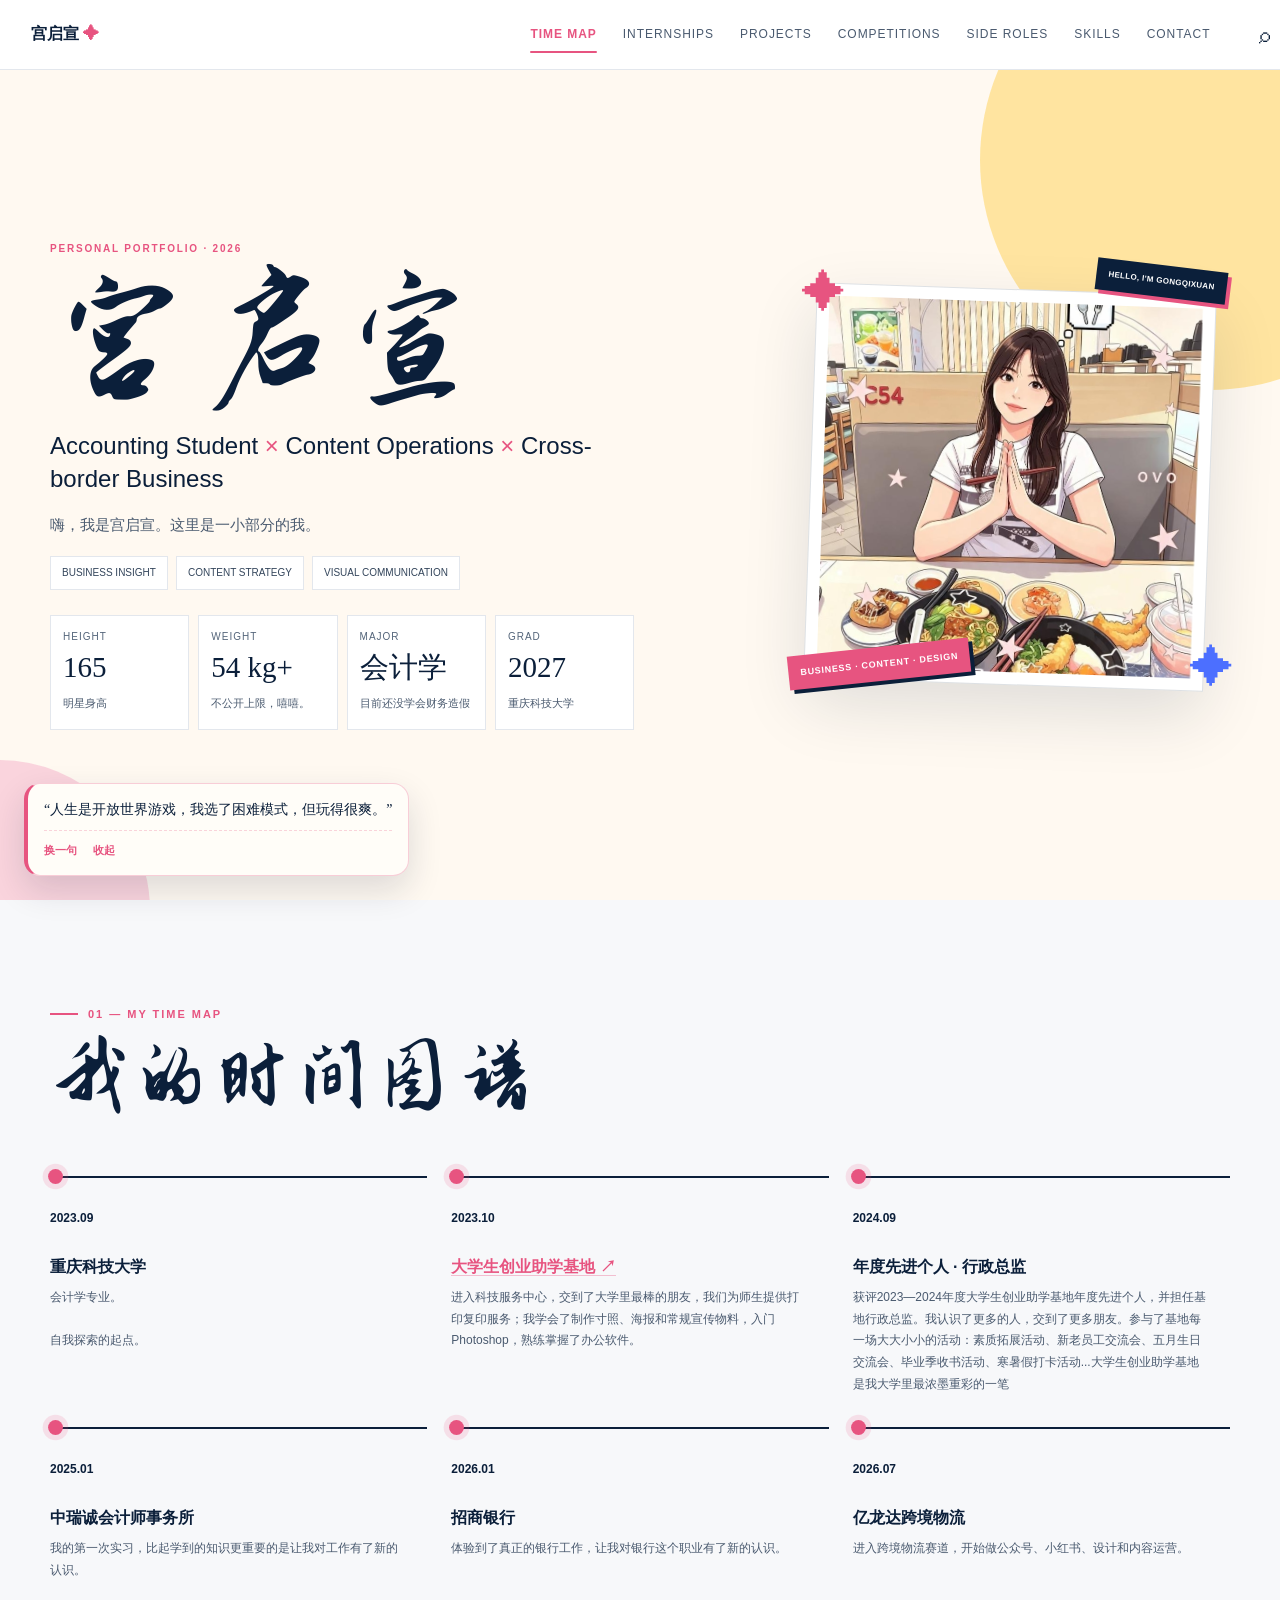
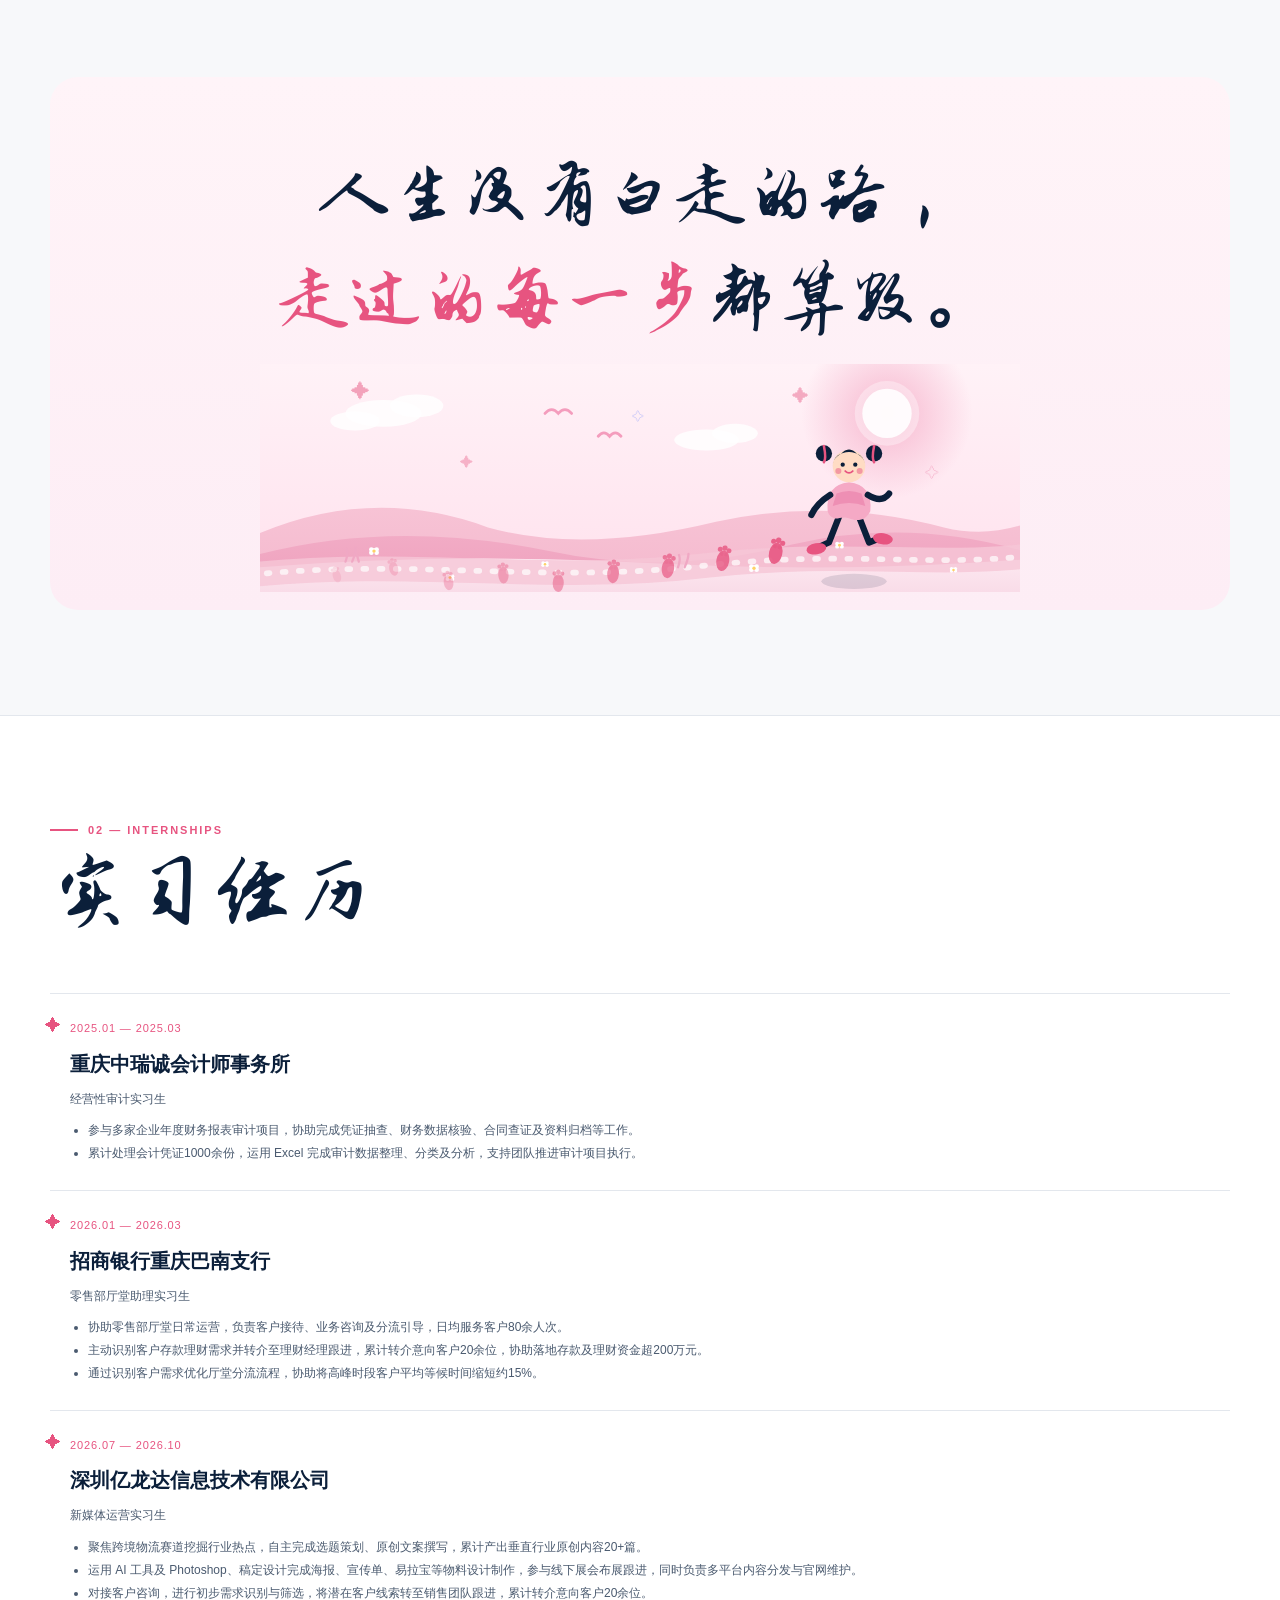
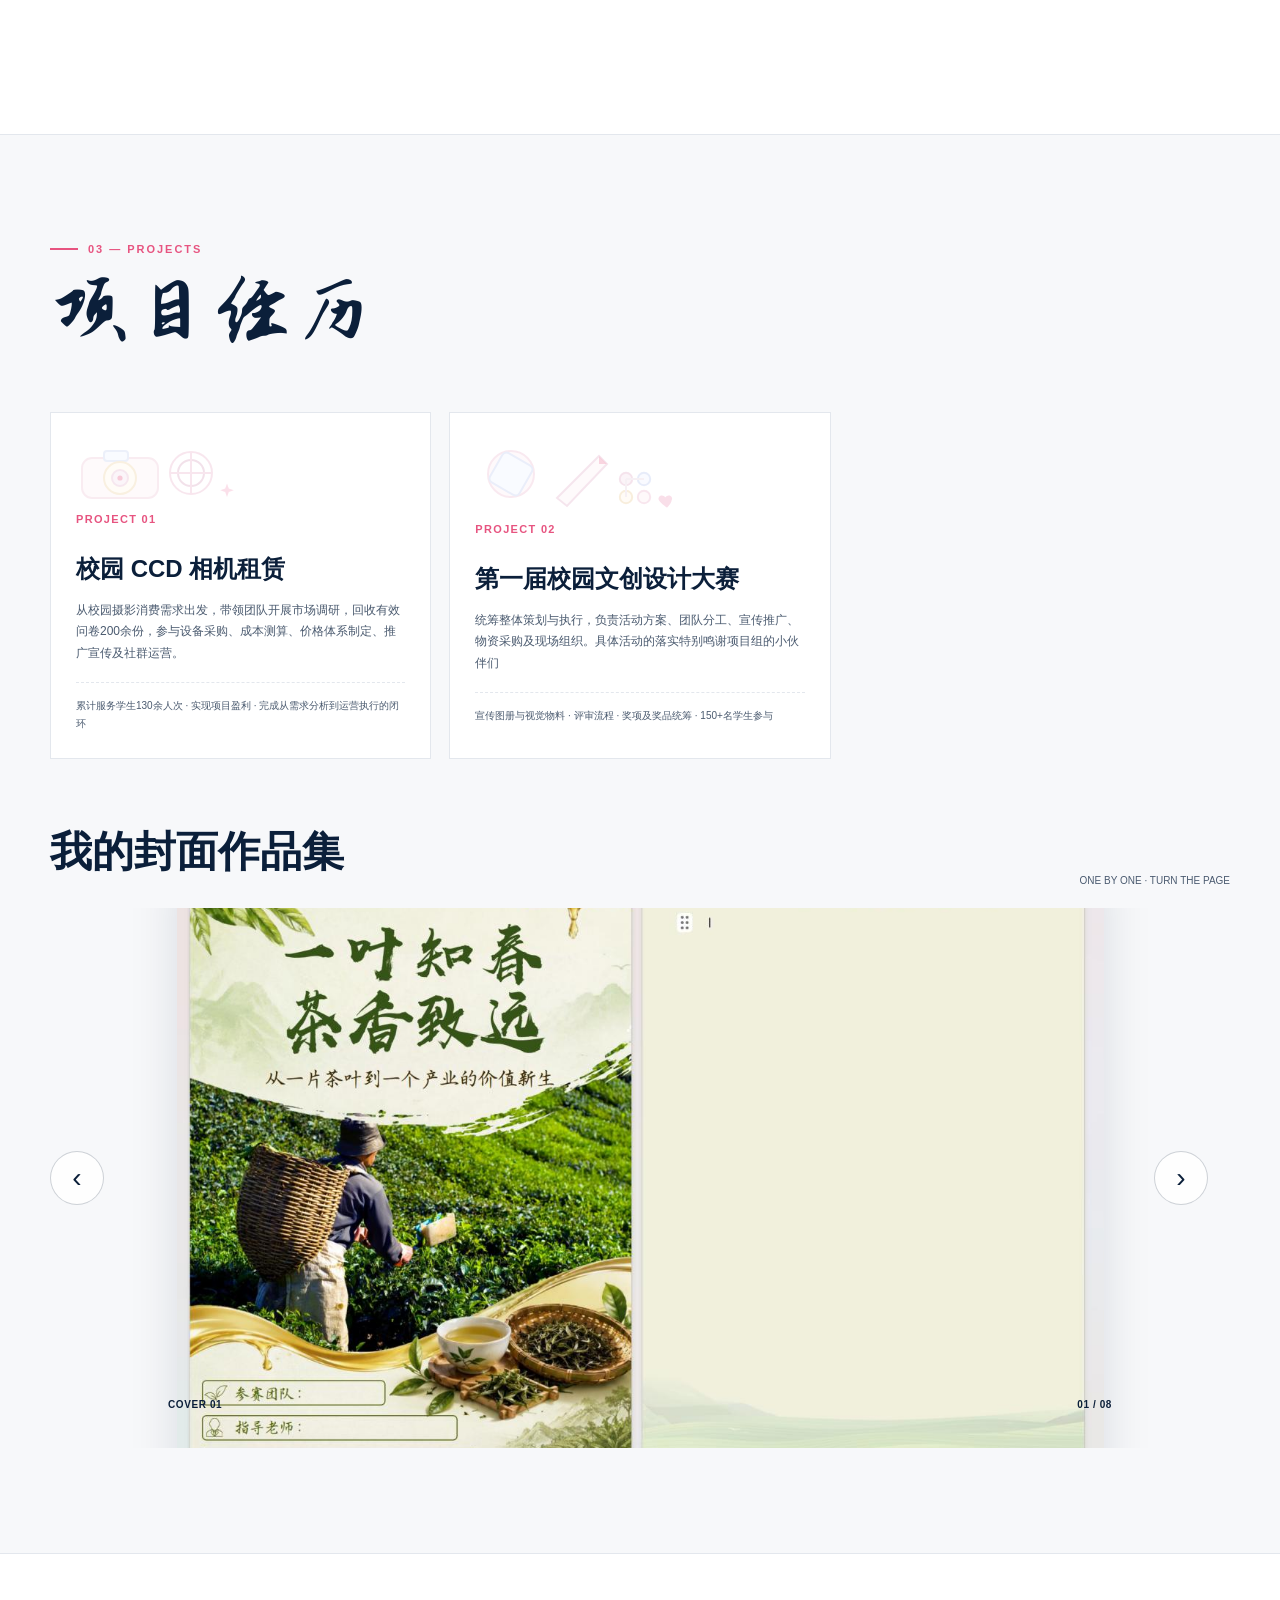
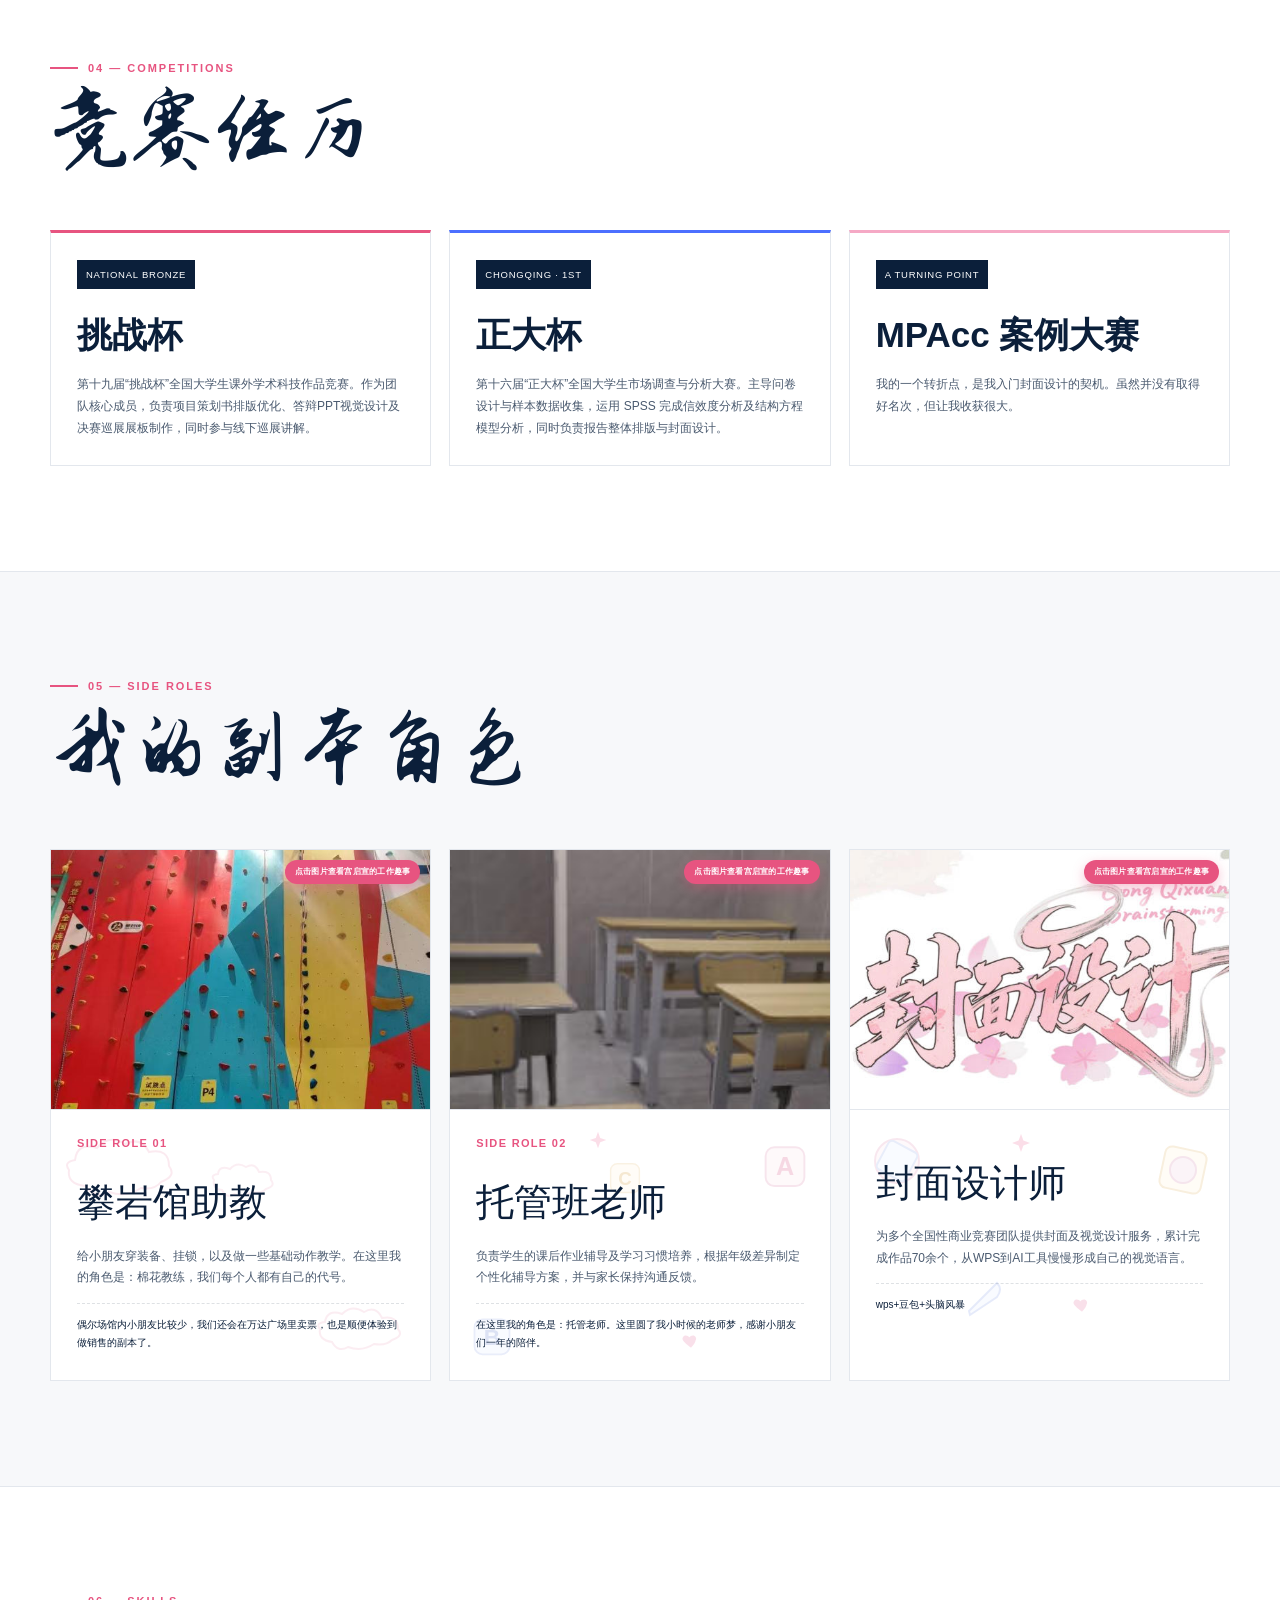
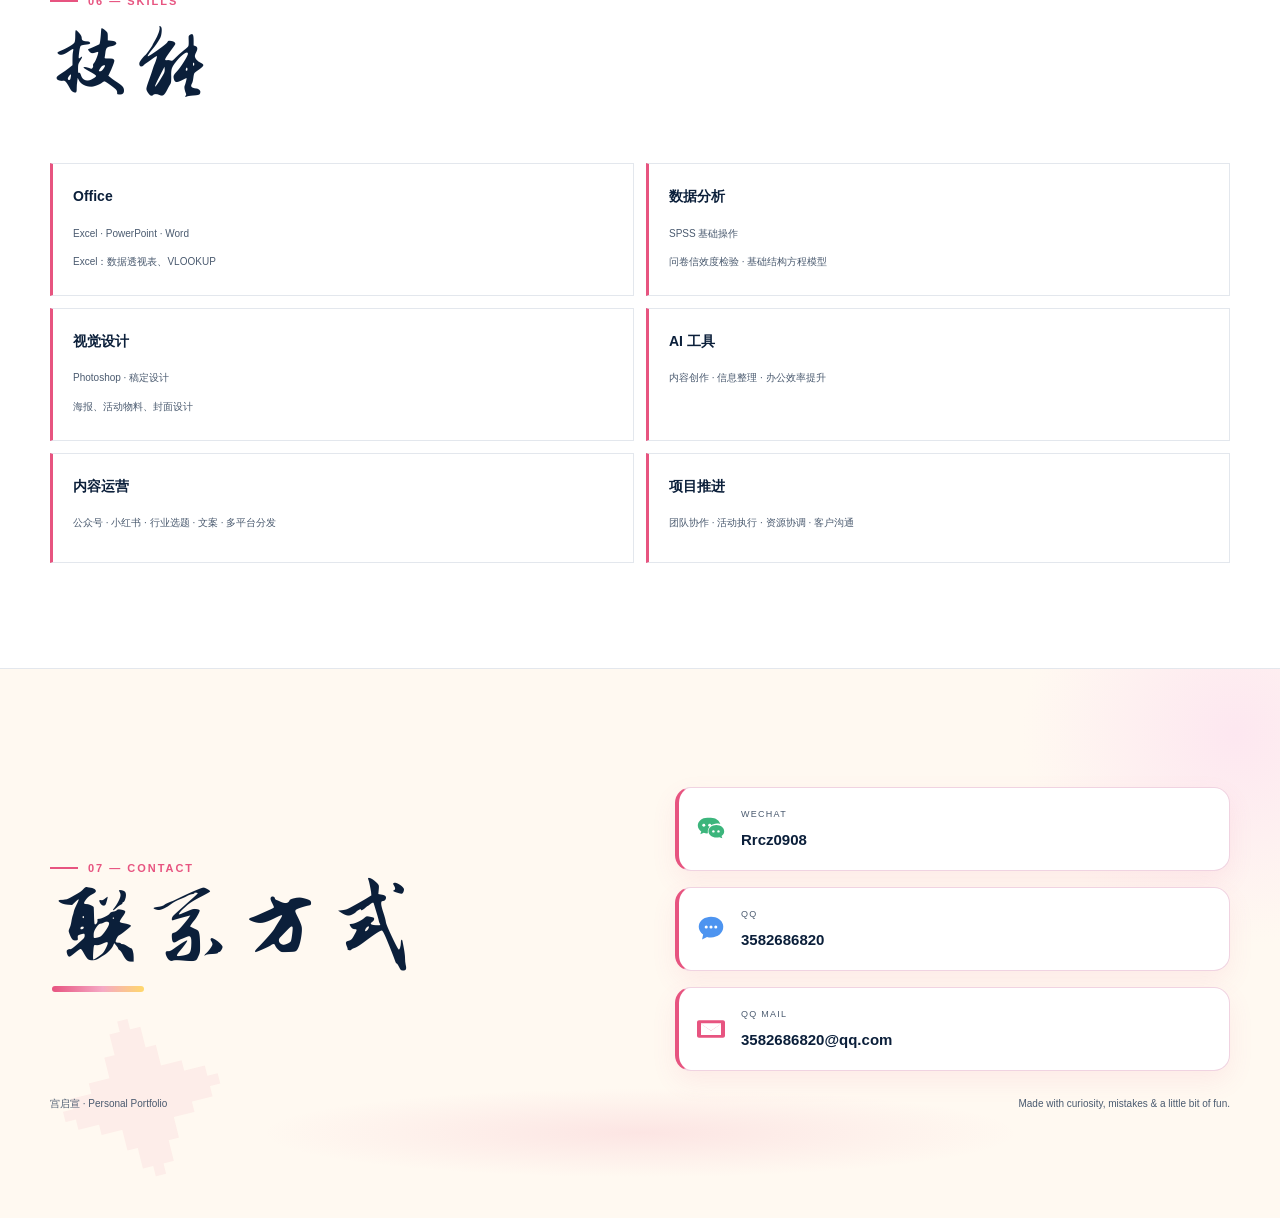
==== commit 2da3a297: "ROUND 6: 手机端5项优化 — 数据卡缩小+文字一行/标题不断行/语录75vw宽/作品集高度固定460px/电脑端作品集520px" ====
--- a/index.html
+++ b/index.html
@@ -14,14 +14,14 @@
 .skills-layout{display:grid;grid-template-columns:1fr 1fr;gap:60px}.skill-list{display:grid;grid-template-columns:repeat(2,1fr);gap:12px}.skill-box{background:#fff;border:1px solid var(--line);padding:20px;min-height:110px}.skill-box strong{display:block;font-size:14px;margin-bottom:8px}.skill-box span{font-size:10px;color:var(--muted)}.skill-box .cert{display:inline-block;margin-top:8px;color:var(--orange);font-size:10px;font-weight:700}.contact{padding:110px 0 70px;background:var(--cream)}.contact-grid{display:grid;grid-template-columns:1fr 1fr;gap:70px;align-items:end}.contact h2{font-size:clamp(70px,8vw,115px);line-height:.95;margin:0}.contact-list{border-top:1px solid var(--line)}.contact-item{display:grid;grid-template-columns:100px 1fr;gap:15px;padding:13px 0;border-bottom:1px solid var(--line);font-size:12px}.contact-label{font-size:9px;color:var(--muted);letter-spacing:.12em}.contact-item a:hover{color:var(--orange)}.footer{padding:24px 0 35px;display:flex;justify-content:space-between;font-size:10px;color:var(--muted)}
 .modal{display:none;position:fixed;inset:0;z-index:1000;background:#0b1f3acc;backdrop-filter:blur(8px);padding:30px}.modal.open{display:flex;align-items:center;justify-content:center}.modal-card{width:min(1000px,100%);max-height:92vh;overflow:auto;background:#fff;padding:36px}.modal-top{display:flex;justify-content:space-between}.close{border:0;background:var(--orange);color:#fff;width:38px;height:38px;font-size:20px;cursor:pointer}.modal h2{font-size:48px;margin:0}.modal-intro{color:var(--muted);font-size:13px}.dept-grid{display:grid;grid-template-columns:repeat(3,1fr);gap:12px;margin-top:25px}.dept{padding:18px;background:var(--paper);border-top:3px solid var(--orange)}.dept h3{font-family:'Noto Serif SC',serif;font-size:18px;margin:0 0 7px}.dept p{font-size:11px;color:var(--muted);margin:0}.role-note{margin-top:20px;padding:14px;background:#fff7de;border-left:3px solid var(--orange);font-size:11px;color:var(--muted)}.lightbox{display:none;position:fixed;inset:0;z-index:1100;background:#071a34ee;align-items:center;justify-content:center;padding:25px}.lightbox.open{display:flex}.lightbox img{max-width:min(92vw,1000px);max-height:88vh;object-fit:contain;background:#fff;padding:8px}.lightbox button{position:fixed;right:24px;top:20px;border:0;background:var(--orange);color:#fff;width:42px;height:42px;font-size:22px;cursor:pointer}
 @media(max-width:900px){.wrap{width:calc(100% - 32px)}.links{display:none}.hero-grid,.skills-layout,.contact-grid{grid-template-columns:1fr}.avatar-wrap{justify-self:center;max-width:420px}.funfacts{grid-template-columns:1fr 1fr}.timeline{grid-template-columns:1fr}.time{border-right:0;border-bottom:1px solid var(--line);min-height:0;padding:25px 0}.project-grid,.competition-grid,.stories{grid-template-columns:1fr}.book{grid-template-columns:55px 1fr 55px;min-height:520px}.book-stage{height:470px}.book-stage img{max-height:470px}.skill-list{grid-template-columns:1fr 1fr}.dept-grid{grid-template-columns:1fr 1fr}.footer{display:block}.footer span{display:block;margin:4px 0}}
-@media(max-width:560px){html{width:100%;overflow-x:hidden}.wrap{width:calc(100% - 28px);max-width:100%}body{width:100%;overflow-x:hidden}.nav{height:58px}.brand{font-size:14px}.hero{min-height:auto}.hero-grid{gap:38px;padding:58px 0 54px}.hero h1{font-size:clamp(72px,24vw,108px);line-height:.85;margin:14px 0 20px}.hero-sub{font-size:16px;line-height:1.5}.hero-note{font-size:13px}.tags{gap:6px}.tag{font-size:8px;padding:6px 8px}.funfacts{gap:7px;margin-top:20px}.fact{padding:10px}.fact strong{font-size:23px}.fact small{font-size:8px;line-height:1.45}.avatar-wrap{width:min(88vw,380px)}.avatar-card{inset:18px 14px 14px}.sticker{font-size:7px;padding:7px 9px}.s2{bottom:18px}.star{font-size:34px}.section{padding:72px 0}.top{margin-bottom:32px}.kicker{font-size:8px;letter-spacing:.14em}.kicker:before{width:18px;margin-right:7px}.title{font-size:clamp(48px,17vw,72px);line-height:1.05}.timeline{border-top:0}.time{padding:22px 0 24px 20px;border-left:2px solid var(--ink);border-bottom:1px solid var(--line)}.time:before{left:-6px;top:22px}.year{margin-bottom:13px}.time h3{font-size:16px;line-height:1.45}.time p{font-size:12px;line-height:1.8}.quote{padding:58px 0 8px;overflow:hidden}.quote p{font-size:clamp(29px,9.5vw,42px);max-width:100%;white-space:normal;width:auto;border-right:0;animation:none;display:block;line-height:1.45}.experience{width:100%}.exp-item{padding:22px 0 22px 17px}.exp-date{font-size:9px}.exp-item h3{font-size:17px;line-height:1.45;margin:6px 0}.exp-role{font-size:11px}.exp-item ul{font-size:11px;line-height:1.8;padding-left:17px}.project-grid,.competition-grid,.stories{gap:14px}.project-card{padding:21px;min-height:0}.project-card h3{font-size:21px}.project-card p,.comp p,.story p{font-size:11px;line-height:1.8}.project-meta{font-size:9px;line-height:1.7}.works{margin-top:38px}.works-head{display:block}.works-head h3{font-size:29px;line-height:1.3}.works-head span{display:block;margin-top:5px;font-size:8px}.portfolio{padding:12px}.book{grid-template-columns:38px 1fr 38px;min-height:0;gap:5px}.book-stage{height:calc(100svh - 190px);min-height:360px;max-height:600px}.book-stage img{max-width:100%;max-height:100%;width:auto;height:auto}.book-btn{width:38px;height:38px;font-size:21px}.book-info{left:12px;bottom:11px;font-size:8px}.book-count{right:12px;bottom:11px;font-size:8px}.comp{padding:21px}.comp h3{font-size:29px;line-height:1.2}.badge{font-size:7px}.story-image{height:auto;aspect-ratio:4/3}.story-body{padding:20px 21px 23px}.story h3{font-size:32px}.story-note{font-size:9px;line-height:1.7}.skill-list,.skills-layout{grid-template-columns:1fr}.skill-box{min-height:0;padding:17px}.skill-box strong{font-size:13px}.skill-box span{font-size:9px;line-height:1.7}.skill-box .cert{font-size:9px}.contact{padding:76px 0 42px}.contact-grid{gap:38px}.contact h2{font-size:clamp(58px,18vw,82px)}.contact-item{grid-template-columns:82px 1fr;gap:10px;font-size:11px}.contact-label{font-size:8px}.footer{font-size:8px}.modal{padding:14px}.modal-card{padding:23px 18px;max-height:94vh}.modal h2{font-size:35px;line-height:1.2}.modal-intro{font-size:11px;line-height:1.8}.dept-grid{grid-template-columns:1fr;gap:9px;margin-top:18px}.dept{padding:14px}.dept h3{font-size:16px}.dept p{font-size:10px;line-height:1.7}.role-note{font-size:10px;line-height:1.7}.lightbox{padding:12px}.lightbox img{max-width:96vw;max-height:84vh;padding:5px}.lightbox button{right:12px;top:12px;width:38px;height:38px}.welcome-title{font-size:clamp(42px,12vw,70px)}.type-text{border-right-width:2px}.welcome-sub{font-size:7px;letter-spacing:.2em;white-space:nowrap}.orb{opacity:.75}.spark{font-size:24px}}
+@media(max-width:560px){html{width:100%;overflow-x:hidden}.wrap{width:calc(100% - 28px);max-width:100%}body{width:100%;overflow-x:hidden}.nav{height:58px}.brand{font-size:14px}.hero{min-height:auto}.hero-grid{gap:38px;padding:58px 0 54px}.hero h1{font-size:clamp(72px,24vw,108px);line-height:.85;margin:14px 0 20px}.hero-sub{font-size:16px;line-height:1.5}.hero-note{font-size:13px}.tags{gap:6px}.tag{font-size:8px;padding:6px 8px}.funfacts{gap:7px;margin-top:20px}.fact{padding:8px}.fact strong{font-size:20px}.fact small{font-size:7.5px;line-height:1.3;white-space:nowrap}.avatar-wrap{width:min(88vw,380px)}.avatar-card{inset:18px 14px 14px}.sticker{font-size:7px;padding:7px 9px}.s2{bottom:18px}.star{font-size:34px}.section{padding:72px 0}.top{margin-bottom:32px}.kicker{font-size:8px;letter-spacing:.14em}.kicker:before{width:18px;margin-right:7px}.title{font-size:clamp(36px,11vw,52px);line-height:1.1;white-space:nowrap}.timeline{border-top:0}.time{padding:22px 0 24px 20px;border-left:2px solid var(--ink);border-bottom:1px solid var(--line)}.time:before{left:-6px;top:22px}.year{margin-bottom:13px}.time h3{font-size:16px;line-height:1.45}.time p{font-size:12px;line-height:1.8}.quote{padding:58px 0 8px;overflow:hidden}.quote p{font-size:clamp(29px,9.5vw,42px);max-width:100%;white-space:normal;width:auto;border-right:0;animation:none;display:block;line-height:1.45}.experience{width:100%}.exp-item{padding:22px 0 22px 17px}.exp-date{font-size:9px}.exp-item h3{font-size:17px;line-height:1.45;margin:6px 0}.exp-role{font-size:11px}.exp-item ul{font-size:11px;line-height:1.8;padding-left:17px}.project-grid,.competition-grid,.stories{gap:14px}.project-card{padding:21px;min-height:0}.project-card h3{font-size:21px}.project-card p,.comp p,.story p{font-size:11px;line-height:1.8}.project-meta{font-size:9px;line-height:1.7}.works{margin-top:38px}.works-head{display:block}.works-head h3{font-size:29px;line-height:1.3}.works-head span{display:block;margin-top:5px;font-size:8px}.portfolio{padding:12px}.book{grid-template-columns:38px 1fr 38px;min-height:0;gap:5px}.book-stage{height:460px;min-height:0;max-height:none}.book-stage img{max-width:100%;max-height:100%;width:auto;height:auto}.book-btn{width:38px;height:38px;font-size:21px}.book-info{left:12px;bottom:11px;font-size:8px}.book-count{right:12px;bottom:11px;font-size:8px}.comp{padding:21px}.comp h3{font-size:29px;line-height:1.2}.badge{font-size:7px}.story-image{height:auto;aspect-ratio:4/3}.story-body{padding:20px 21px 23px}.story h3{font-size:32px}.story-note{font-size:9px;line-height:1.7}.skill-list,.skills-layout{grid-template-columns:1fr}.skill-box{min-height:0;padding:17px}.skill-box strong{font-size:13px}.skill-box span{font-size:9px;line-height:1.7}.skill-box .cert{font-size:9px}.contact{padding:76px 0 42px}.contact-grid{gap:38px}.contact h2{font-size:clamp(58px,18vw,82px)}.contact-item{grid-template-columns:82px 1fr;gap:10px;font-size:11px}.contact-label{font-size:8px}.footer{font-size:8px}.modal{padding:14px}.modal-card{padding:23px 18px;max-height:94vh}.modal h2{font-size:35px;line-height:1.2}.modal-intro{font-size:11px;line-height:1.8}.dept-grid{grid-template-columns:1fr;gap:9px;margin-top:18px}.dept{padding:14px}.dept h3{font-size:16px}.dept p{font-size:10px;line-height:1.7}.role-note{font-size:10px;line-height:1.7}.lightbox{padding:12px}.lightbox img{max-width:96vw;max-height:84vh;padding:5px}.lightbox button{right:12px;top:12px;width:38px;height:38px}.welcome-title{font-size:clamp(42px,12vw,70px)}.type-text{border-right-width:2px}.welcome-sub{font-size:7px;letter-spacing:.2em;white-space:nowrap}.orb{opacity:.75}.spark{font-size:24px}}
 
 /* MOBILE + PORTFOLIO POLISH — requested visual fixes only */
 .welcome-title .type-text{max-width:100%;}
 .portfolio{background:transparent;padding:0;}
 .portfolio:before{display:none;}
-.book{min-height:650px;grid-template-columns:76px minmax(0,1fr) 76px;gap:10px;}
-.book-stage{height:650px;}
+.book{min-height:540px;grid-template-columns:76px minmax(0,1fr) 76px;gap:10px;}
+.book-stage{height:520px;}
 .book-stage img{max-width:100%;max-height:650px;box-shadow:0 20px 45px #0b1f3a20;}
 .book-btn{border-color:#0b1f3a33;background:#ffffffcc;color:var(--ink);}
 .book-btn:hover{background:var(--orange);border-color:var(--orange);color:#fff;}
@@ -34,7 +34,7 @@
   .quote p{display:inline-block;width:auto;max-width:calc(100vw - 28px);white-space:normal;overflow:hidden;border-right:2px solid var(--orange);line-height:1.45;animation:mobileQuoteTyping 3.4s steps(21,end) .4s forwards,quoteBlink .65s step-end infinite;}
   .portfolio{padding:0;margin-left:-4px;margin-right:-4px;}
   .book{grid-template-columns:42px minmax(0,1fr) 42px;min-height:0;gap:4px;}
-  .book-stage{height:calc(100svh - 190px);min-height:360px;max-height:650px;}
+  .book-stage{height:460px;min-height:0;max-height:none;}
   .book-stage img{max-width:100%;max-height:100%;box-shadow:0 18px 38px #0b1f3a22;}
   .book-btn{width:38px;height:38px;font-size:21px;}
 }
@@ -178,7 +178,7 @@
 @keyframes jqIn{from{opacity:0;transform:translateY(14px)}to{opacity:1;transform:none}}
 @media (prefers-reduced-motion:reduce){.journey-quote .jq-text{animation:none}}
 @media(max-width:560px){
-  .quote-widget{left:14px;bottom:14px;right:14px;max-width:none}
+  .quote-widget{left:14px;bottom:14px;right:auto;max-width:75vw}
   .quote-widget .qw-body{padding:12px 14px 10px;border-radius:14px}
   .quote-widget .qw-text{font-size:13px}
   .quote.journey-quote{margin:48px 0 0;padding:50px 14px 10px;border-radius:18px}
@@ -427,7 +427,7 @@
 <section id="projects" class="section soft"><div class="wrap"><div class="top"><div><div class="kicker">03 — PROJECTS</div><h2 class="title">项目经历</h2></div></div><div class="project-grid"><div class="project-card"><div class="proj-deco" aria-hidden="true"><svg class="sd-float" width="88" height="62" viewBox="0 0 88 62" style="top:14px;right:12px;opacity:.30"><rect x="6" y="20" width="76" height="40" rx="10" fill="#fdf0f4" stroke="#eec2d4" stroke-width="2"/><rect x="28" y="13" width="24" height="10" rx="3" fill="#eef3ff" stroke="#c2cef0" stroke-width="2"/><circle cx="44" cy="40" r="16" fill="#fff6e6" stroke="#eccf9c" stroke-width="2"/><circle cx="44" cy="40" r="8" fill="#f5e0ec" stroke="#e3b2cb" stroke-width="2"/><circle cx="44" cy="40" r="2.6" fill="#e75480"/></svg><svg class="sd-float2" width="54" height="54" viewBox="0 0 54 54" style="bottom:16px;left:12px;opacity:.33"><circle cx="27" cy="27" r="21" fill="none" stroke="#eab6cc" stroke-width="2"/><circle cx="27" cy="27" r="13" fill="none" stroke="#d9a6c0" stroke-width="2"/><path d="M27 6v42M6 27h42" stroke="#eab6cc" stroke-width="2"/></svg><svg class="sd-float2" width="18" height="18" viewBox="0 0 24 24" style="top:22px;left:20%;opacity:.35"><path d="M12 2l2.4 6.6L21 11l-6.6 2.4L12 20l-2.4-6.6L3 11l6.6-2.4z" fill="#f5a9c5"/></svg></div><div class="project-no">PROJECT 01</div><h3>校园 CCD 相机租赁</h3><p>从校园摄影消费需求出发，带领团队开展市场调研，回收有效问卷200余份，参与设备采购、成本测算、价格体系制定、推广宣传及社群运营。</p><div class="project-meta">累计服务学生130余人次 · 实现项目盈利 · 完成从需求分析到运营执行的闭环</div></div><div class="project-card"><div class="proj-deco" aria-hidden="true"><svg class="sd-float" width="72" height="72" viewBox="0 0 72 72" style="top:12px;right:14px;opacity:.30"><circle cx="36" cy="36" r="23" fill="#fdeef3" stroke="#ecb9cf" stroke-width="2"/><rect x="19" y="19" width="34" height="34" rx="5" fill="#eef3ff" stroke="#bcc9f0" stroke-width="2" transform="rotate(30 36 36)"/></svg><svg class="sd-float2" width="66" height="66" viewBox="0 0 66 66" style="bottom:18px;left:10px;opacity:.33"><path d="M10 54 L52 12 L60 20 L20 62 Z" fill="#fdf0f4" stroke="#e3b2cb" stroke-width="2"/><path d="M52 12 L60 20 L52 20 Z" fill="#e75480" opacity=".7"/></svg><svg class="sd-float" width="44" height="44" viewBox="0 0 44 44" style="top:46px;left:36%;opacity:.35"><circle cx="13" cy="13" r="6.2" fill="#f5e0ec" stroke="#e3b2cb" stroke-width="2"/><circle cx="31" cy="13" r="6.2" fill="#eef3ff" stroke="#bcc9f0" stroke-width="2"/><circle cx="13" cy="31" r="6.2" fill="#fff6e6" stroke="#eccf9c" stroke-width="2"/><circle cx="31" cy="31" r="6.2" fill="#fdeef3" stroke="#ecb9cf" stroke-width="2"/><path d="M13 13h18M13 13v18" stroke="#e7d5e0" stroke-width="2"/></svg><svg class="sd-float2" width="20" height="20" viewBox="0 0 24 24" style="bottom:26px;right:24%;opacity:.37"><path d="M12 21s-7-4.5-9.5-8.5C.8 9.8 2.6 6.5 5.8 6.5c2 0 3.4 1 4.2 2.2.8-1.2 2.2-2.2 4.2-2.2 3.2 0 5 3.3 3.3 6C17 16.5 12 21 12 21z" fill="#f0a9c5"/></svg></div><div class="project-no">PROJECT 02</div><h3>第一届校园文创设计大赛</h3><p>统筹整体策划与执行，负责活动方案、团队分工、宣传推广、物资采购及现场组织。具体活动的落实特别鸣谢项目组的小伙伴们</p><div class="project-meta">宣传图册与视觉物料 · 评审流程 · 奖项及奖品统筹 · 150+名学生参与</div></div></div><div class="works"><div class="works-head"><h3>我的封面作品集</h3><span>ONE BY ONE · TURN THE PAGE</span></div><div class="portfolio"><div class="book"><button type="button" class="book-btn" id="prevBtn">‹</button><div class="book-stage"><img id="portfolioImg" src="cover-01.jpg" alt="封面作品"><div class="book-info" id="portfolioName">COVER 01</div><div class="book-count" id="portfolioCount">01 / 08</div></div><button type="button" class="book-btn" id="nextBtn">›</button></div></div></div></div></section>
 <section id="competitions" class="section"><div class="wrap"><div class="top"><div><div class="kicker">04 — COMPETITIONS</div><h2 class="title">竞赛经历</h2></div></div><div class="competition-grid"><div class="comp"><span class="badge">NATIONAL BRONZE</span><h3>挑战杯</h3><p>第十九届“挑战杯”全国大学生课外学术科技作品竞赛。作为团队核心成员，负责项目策划书排版优化、答辩PPT视觉设计及决赛巡展展板制作，同时参与线下巡展讲解。</p></div><div class="comp"><span class="badge">CHONGQING · 1ST</span><h3>正大杯</h3><p>第十六届“正大杯”全国大学生市场调查与分析大赛。主导问卷设计与样本数据收集，运用 SPSS 完成信效度分析及结构方程模型分析，同时负责报告整体排版与封面设计。</p></div><div class="comp"><span class="badge">A TURNING POINT</span><h3>MPAcc 案例大赛</h3><p>我的一个转折点，是我入门封面设计的契机。虽然并没有取得好名次，但让我收获很大。</p></div></div></div></section>
 <section id="side" class="section soft"><div class="wrap"><div class="top"><div><div class="kicker">05 — SIDE ROLES</div><h2 class="title">我的副本角色</h2></div></div><div class="stories"><div class="story"><div class="story-image"><img src="climbing.jpg" alt="攀岩馆助教" loading="lazy" decoding="async"><span class="funfact-tag">点击图片查看宫启宣的工作趣事</span><div class="funfact-bubble" role="status" aria-live="polite"><span class="ff-ico">✦ </span><span class="funfact-bubble-text"></span></div></div><div class="story-body"><div class="story-no">SIDE ROLE 01</div><div class="story-deco" aria-hidden="true"><svg class="sd-float" width="150" height="90" viewBox="0 0 150 90" style="top:14px;left:6px;opacity:.37"><path d="M28,62 Q10,60 12,46 Q6,38 18,36 Q20,18 40,24 Q52,10 68,20 Q84,12 92,28 Q112,24 112,42 Q120,52 104,58 Q98,66 84,64 Q70,74 52,68 Q40,76 28,62 Z" fill="#fff" stroke="#f5c9d8" stroke-width="2"/></svg><svg class="sd-float2" width="110" height="66" viewBox="0 0 110 66" style="bottom:18px;right:10px;opacity:.33"><path d="M22,46 Q8,44 10,33 Q5,27 15,26 Q17,13 32,18 Q42,8 54,16 Q66,9 72,22 Q88,19 88,33 Q94,40 82,44 Q76,50 64,48 Q52,56 38,51 Q28,57 22,46 Z" fill="#fff" stroke="#f5c9d8" stroke-width="2"/></svg><svg class="sd-float2" width="80" height="50" viewBox="0 0 80 50" style="top:46px;right:38%;opacity:.30"><path d="M16,34 Q6,33 8,24 Q4,19 12,18 Q13,9 24,13 Q31,5 40,11 Q49,6 53,16 Q65,14 65,24 Q70,30 60,33 Q55,38 46,36 Q38,42 28,38 Q20,43 16,34 Z" fill="#fff" stroke="#f5c9d8" stroke-width="2"/></svg></div><h3>攀岩馆助教</h3><p>给小朋友穿装备、挂锁，以及做一些基础动作教学。在这里我的角色是：棉花教练，我们每个人都有自己的代号。</p><div class="story-note">偶尔场馆内小朋友比较少，我们还会在万达广场里卖票，也是顺便体验到做销售的副本了。</div></div></div><div class="story"><div class="story-image"><img src="childcare.jpg" alt="托管班老师" loading="lazy" decoding="async"><span class="funfact-tag">点击图片查看宫启宣的工作趣事</span><div class="funfact-bubble" role="status" aria-live="polite"><span class="ff-ico">✦ </span><span class="funfact-bubble-text"></span></div></div><div class="story-body"><div class="story-no">SIDE ROLE 02</div><div class="story-deco" aria-hidden="true"><svg class="sd-float" width="62" height="62" viewBox="0 0 64 64" style="top:16px;right:14px;opacity:.34"><rect x="12" y="22" width="40" height="40" rx="9" fill="#fdeef3" stroke="#eab6cc" stroke-width="2"/><text x="32" y="51" text-anchor="middle" font-size="26" font-weight="700" fill="#e78fb0">A</text></svg><svg class="sd-float2" width="56" height="56" viewBox="0 0 64 64" style="bottom:24px;left:14px;opacity:.31"><rect x="12" y="22" width="40" height="40" rx="9" fill="#eef3ff" stroke="#b9c6ef" stroke-width="2"/><text x="32" y="51" text-anchor="middle" font-size="26" font-weight="700" fill="#8fa3dd">B</text></svg><svg class="sd-float2" width="46" height="46" viewBox="0 0 64 64" style="top:38px;left:40%;opacity:.30"><rect x="12" y="22" width="40" height="40" rx="9" fill="#fff6e6" stroke="#eed3a3" stroke-width="2"/><text x="32" y="51" text-anchor="middle" font-size="26" font-weight="700" fill="#e0b46a">C</text></svg><svg class="sd-float" width="22" height="22" viewBox="0 0 24 24" style="top:20px;left:36%;opacity:.38"><path d="M12 2l2.4 6.6L21 11l-6.6 2.4L12 20l-2.4-6.6L3 11l6.6-2.4z" fill="#f5a9c5"/></svg><svg class="sd-float2" width="20" height="20" viewBox="0 0 24 24" style="bottom:30px;right:34%;opacity:.35"><path d="M12 21s-7-4.5-9.5-8.5C.8 9.8 2.6 6.5 5.8 6.5c2 0 3.4 1 4.2 2.2.8-1.2 2.2-2.2 4.2-2.2 3.2 0 5 3.3 3.3 6C17 16.5 12 21 12 21z" fill="#f0a9c5"/></svg></div><h3>托管班老师</h3><p>负责学生的课后作业辅导及学习习惯培养，根据年级差异制定个性化辅导方案，并与家长保持沟通反馈。</p><div class="story-note">在这里我的角色是：托管老师。这里圆了我小时候的老师梦，感谢小朋友们一年的陪伴。</div></div></div><div class="story"><div class="story-image"><img src="封面设计师配图.jpg" alt="封面设计师" loading="lazy" decoding="async"><span class="funfact-tag">点击图片查看宫启宣的工作趣事</span><div class="funfact-bubble" role="status" aria-live="polite"><span class="ff-ico">✦ </span><span class="funfact-bubble-text"></span></div></div><div class="story-body"><div class="story-deco" aria-hidden="true"><svg class="sd-float" width="70" height="70" viewBox="0 0 70 70" style="top:16px;left:12px;opacity:.33"><circle cx="35" cy="35" r="22" fill="#fdeef3" stroke="#ecb9cf" stroke-width="2"/><rect x="19" y="19" width="32" height="32" rx="4" fill="#eef3ff" stroke="#bcc9f0" stroke-width="2" transform="rotate(28 35 35)"/></svg><svg class="sd-float2" width="60" height="60" viewBox="0 0 60 60" style="top:30px;right:16px;opacity:.33"><rect x="9" y="9" width="42" height="42" rx="7" fill="#fff6e6" stroke="#eccf9c" stroke-width="2" transform="rotate(12 30 30)"/><circle cx="30" cy="30" r="13" fill="#f5e0ec" stroke="#e3b2cb" stroke-width="2"/></svg><svg class="sd-float" width="52" height="52" viewBox="0 0 52 52" style="bottom:20px;left:28%;opacity:.31"><path d="M13 41 L41 13 Q47 19 41 27 L14 45 Z" fill="#eef3ff" stroke="#aebef0" stroke-width="2"/></svg><svg class="sd-float2" width="24" height="24" viewBox="0 0 24 24" style="top:22px;left:42%;opacity:.38"><path d="M12 2l2.4 6.6L21 11l-6.6 2.4L12 20l-2.4-6.6L3 11l6.6-2.4z" fill="#f5a9c5"/></svg><svg class="sd-float" width="20" height="20" viewBox="0 0 24 24" style="bottom:28px;right:36%;opacity:.35"><path d="M12 21s-7-4.5-9.5-8.5C.8 9.8 2.6 6.5 5.8 6.5c2 0 3.4 1 4.2 2.2.8-1.2 2.2-2.2 4.2-2.2 3.2 0 5 3.3 3.3 6C17 16.5 12 21 12 21z" fill="#f0a9c5"/></svg></div><h3>封面设计师</h3><p>为多个全国性商业竞赛团队提供封面及视觉设计服务，累计完成作品70余个，从WPS到AI工具慢慢形成自己的视觉语言。</p><div class="story-note">wps+豆包+头脑风暴</div></div></div></div></div></section>
-<section id="skills" class="section"><div class="wrap"><div class="top"><div><div class="kicker">06 — SKILLS</div><h2 class="title">技能</h2></div></div><div class="skills-layout"><div class="skill-list"><div class="skill-box"><strong>Office</strong><span>Excel · PowerPoint · Word<br>Excel：数据透视表、VLOOKUP</span></div><div class="skill-box"><strong>数据分析</strong><span>SPSS 基础操作<br>问卷信效度检验 · 基础结构方程模型</span></div><div class="skill-box"><strong>视觉设计</strong><span>Photoshop · 稿定设计<br>海报、活动物料、封面设计</span></div><div class="skill-box"><strong>AI 工具</strong><span>内容创作 · 信息整理 · 办公效率提升</span></div><div class="skill-box"><strong>内容运营</strong><span>公众号 · 小红书 · 行业选题 · 文案 · 多平台分发</span></div><div class="skill-box"><strong>项目推进</strong><span>团队协作 · 活动执行 · 资源协调 · 客户沟通</span></div></div></div></section>
+<section id="skills" class="section"><div class="wrap"><div class="top"><div><div class="kicker">06 — SKILLS</div><h2 class="title">技能</h2></div></div><div class="skills-layout"><div class="skill-list"><div class="skill-box"><strong>Office</strong><span>Excel · PowerPoint · Word<br>Excel：数据透视表、VLOOKUP</span></div><div class="skill-box"><strong>数据分析</strong><span>SPSS 基础操作<br>问卷信效度检验 · 基础结构方程模型</span></div><div class="skill-box"><strong>视觉设计</strong><span>Photoshop · 稿定设计<br>海报、活动物料、封面设计</span></div><div class="skill-box"><strong>AI 工具</strong><span>内容创作 · 信息整理 · 办公效率提升</span></div><div class="skill-box"><strong>内容运营</strong><span>公众号 · 小红书 · 行业选题 · 文案 · 多平台分发</span></div><div class="skill-box"><strong>项目推进</strong><span>团队协作 · 活动执行 · 资源协调 · 客户沟通</span></div></div></div></div></section>
 <section id="contact" class="contact"><div class="wrap"><div class="contact-grid"><div><div class="kicker">07 — CONTACT</div><h2>联系方式</h2></div><div class="contact-list"><div class="contact-item"><div class="contact-label">WECHAT</div><div>Rrcz0908</div></div><div class="contact-item"><div class="contact-label">QQ</div><div>3582686820</div></div><div class="contact-item"><div class="contact-label">QQ MAIL</div><a href="mailto:3582686820@qq.com">3582686820@qq.com</a></div></div></div>
 
 <div class="footer"><span>宫启宣 · Personal Portfolio</span><span>Made with curiosity, mistakes & a little bit of fun.</span></div></div></section></main>
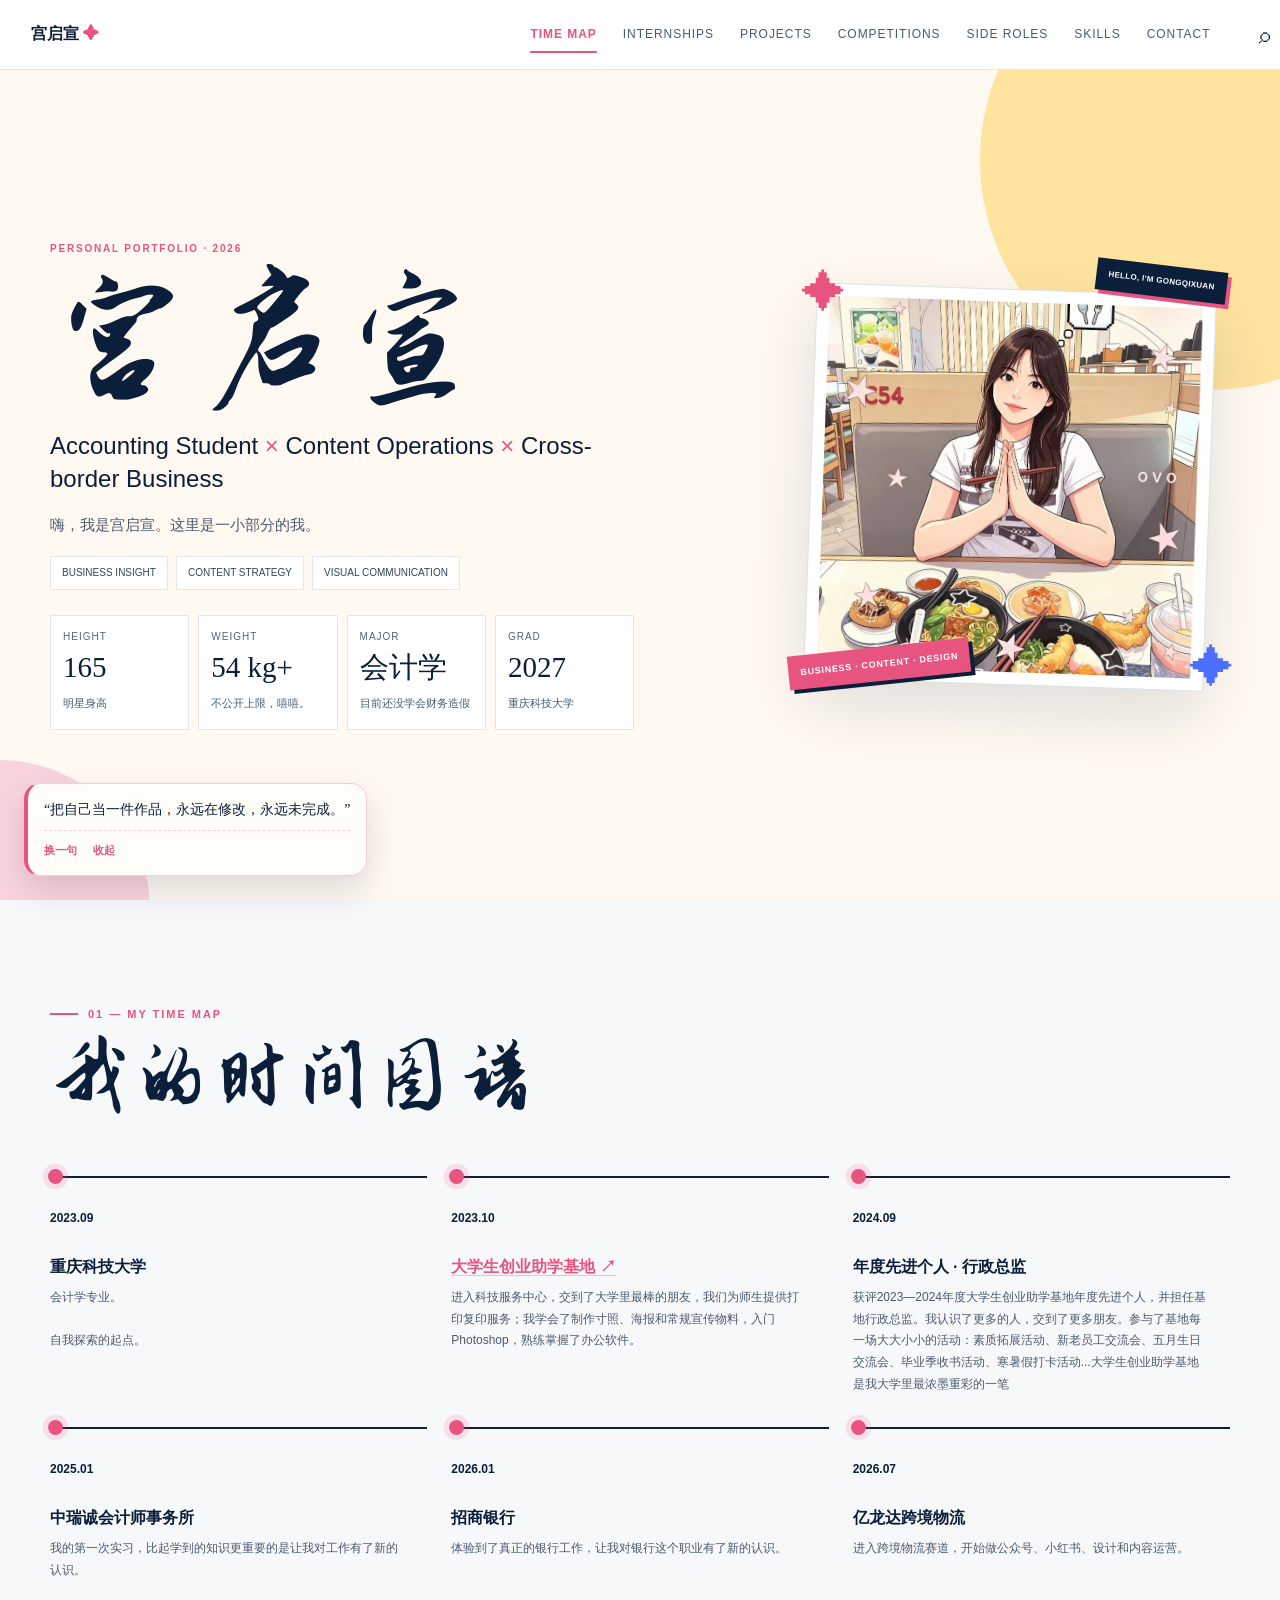
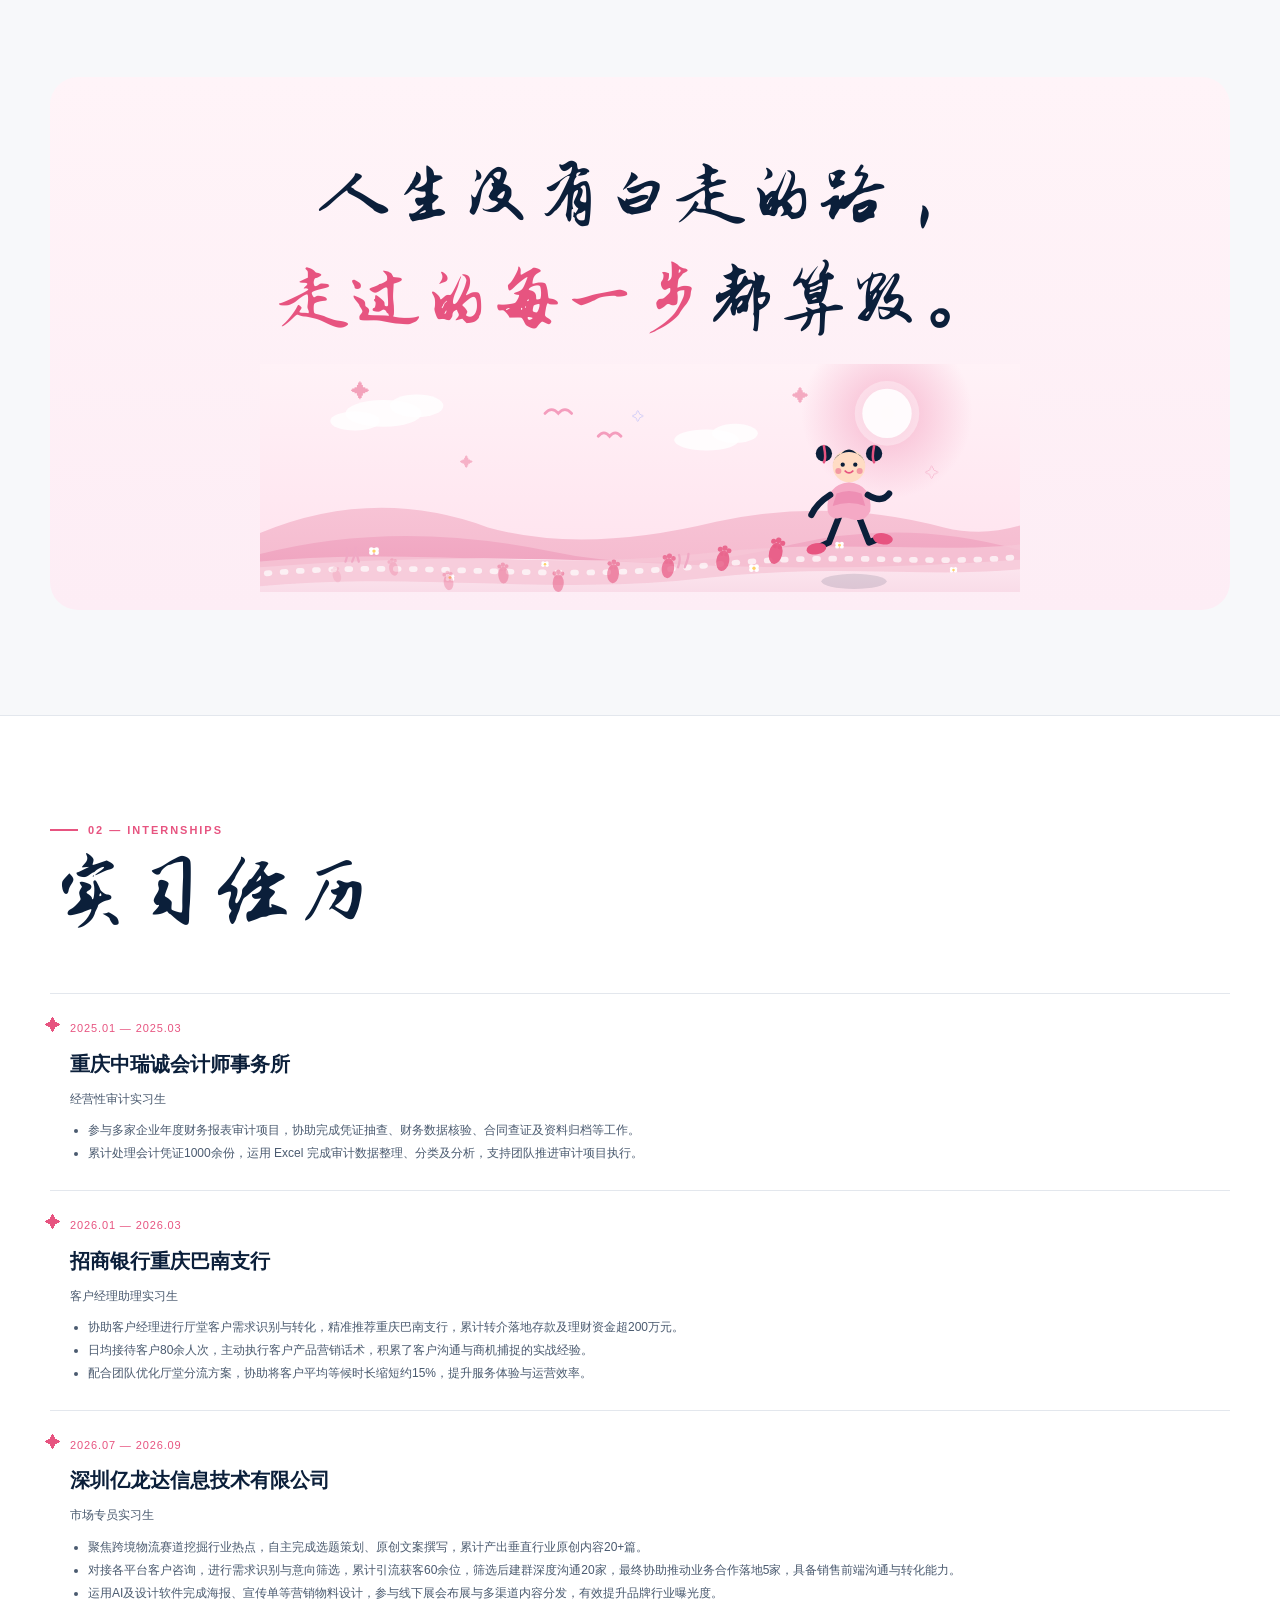
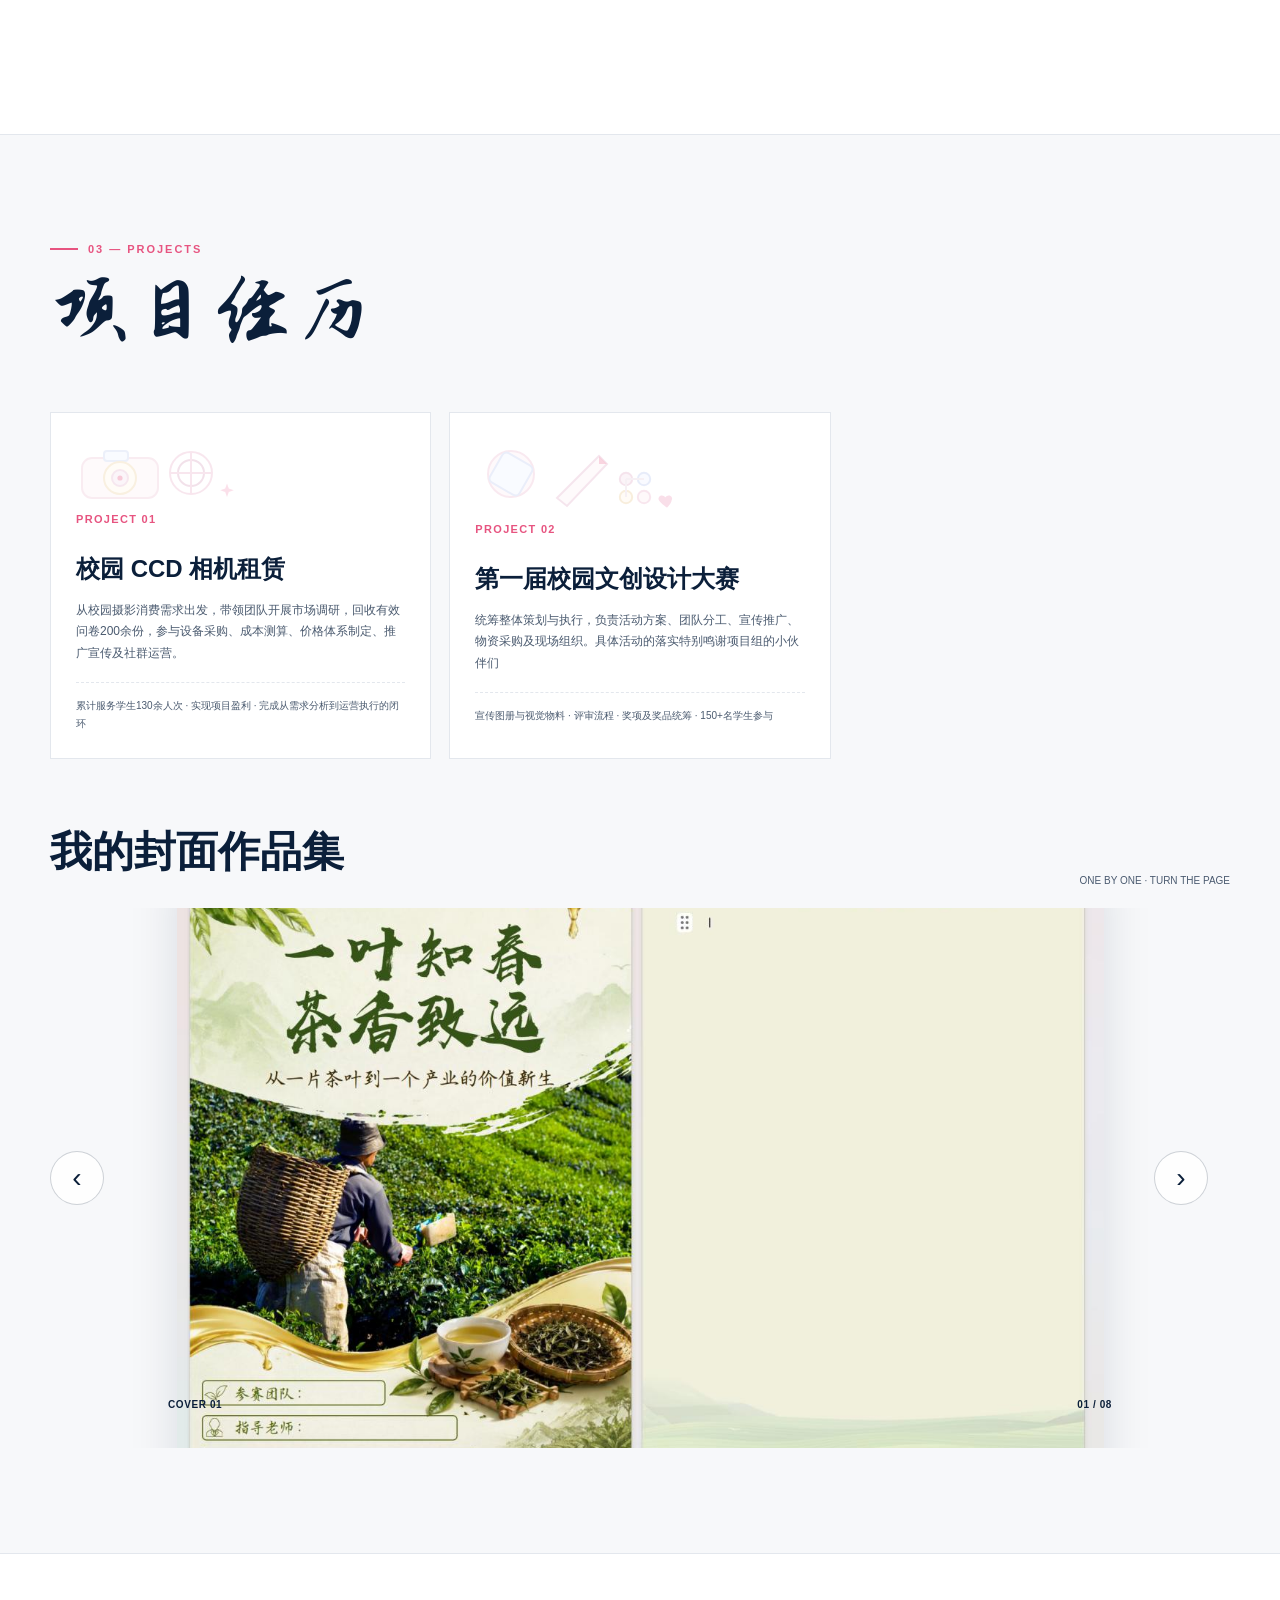
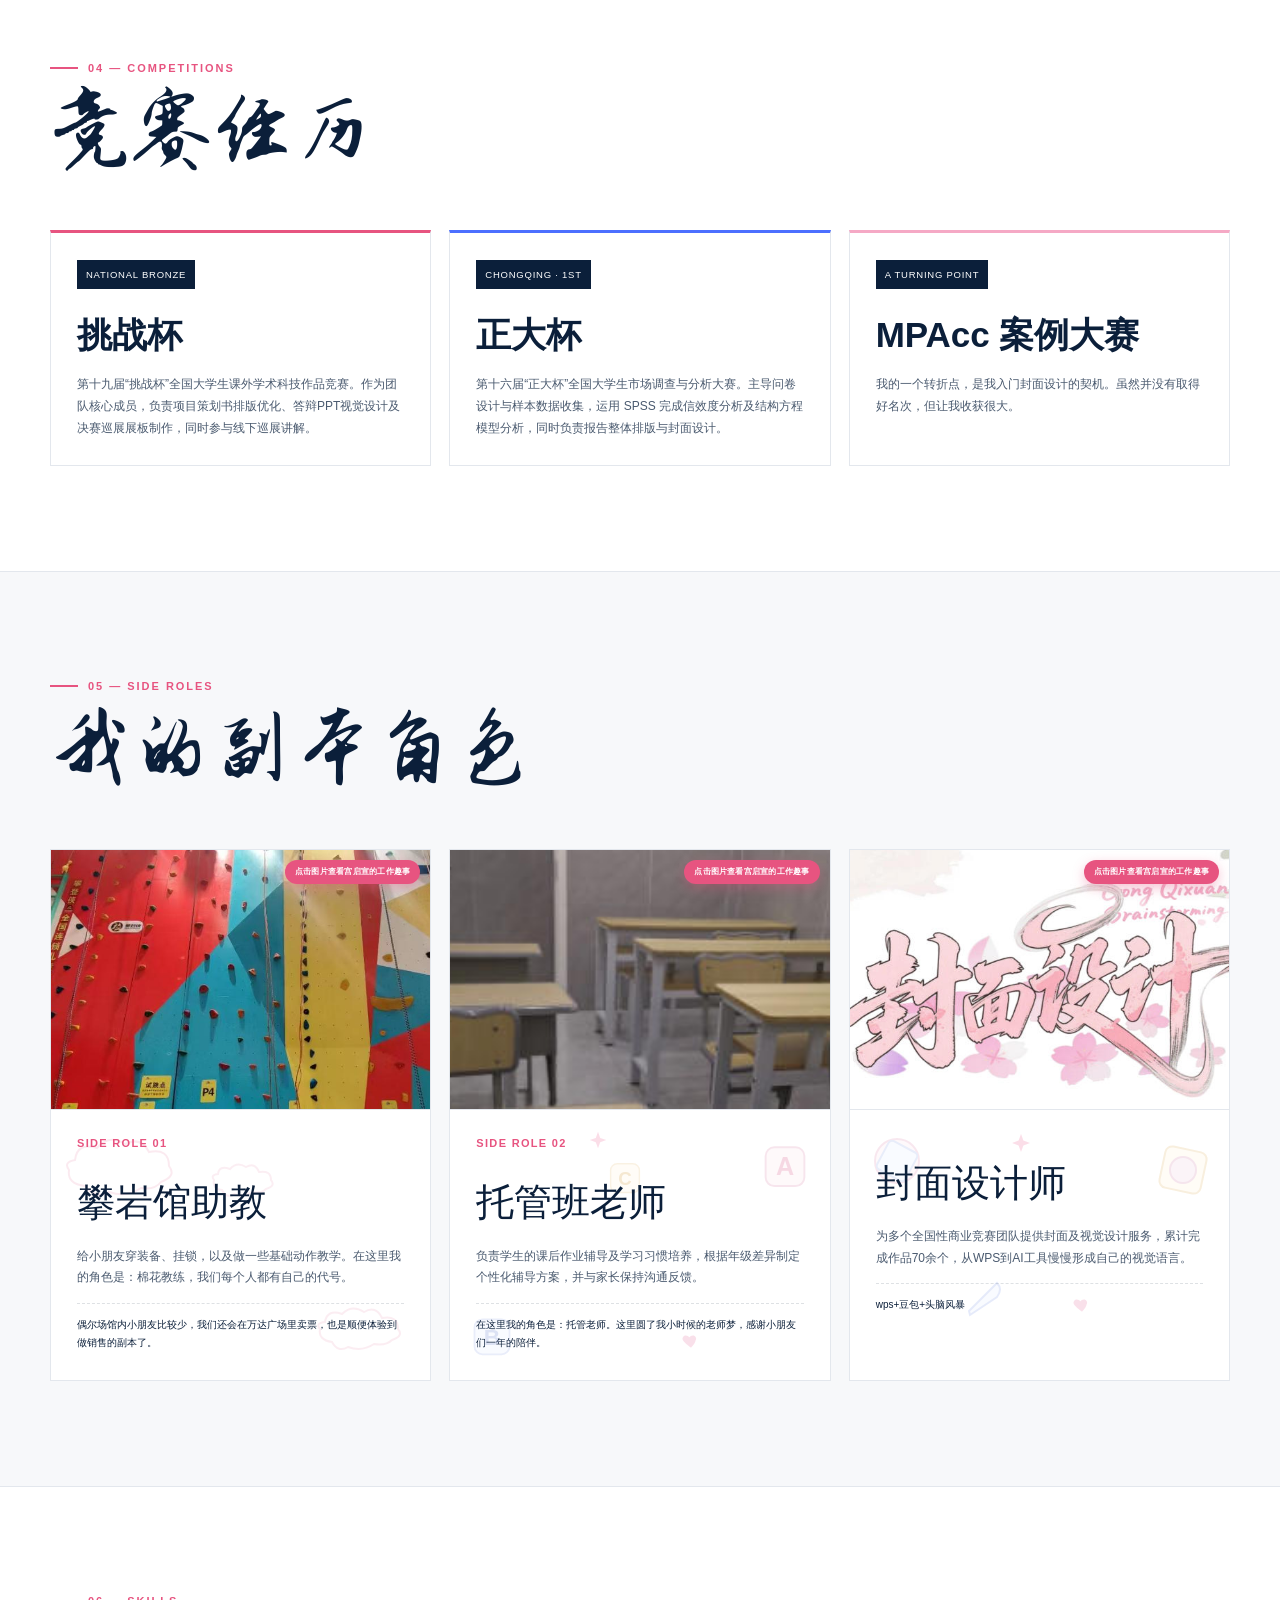
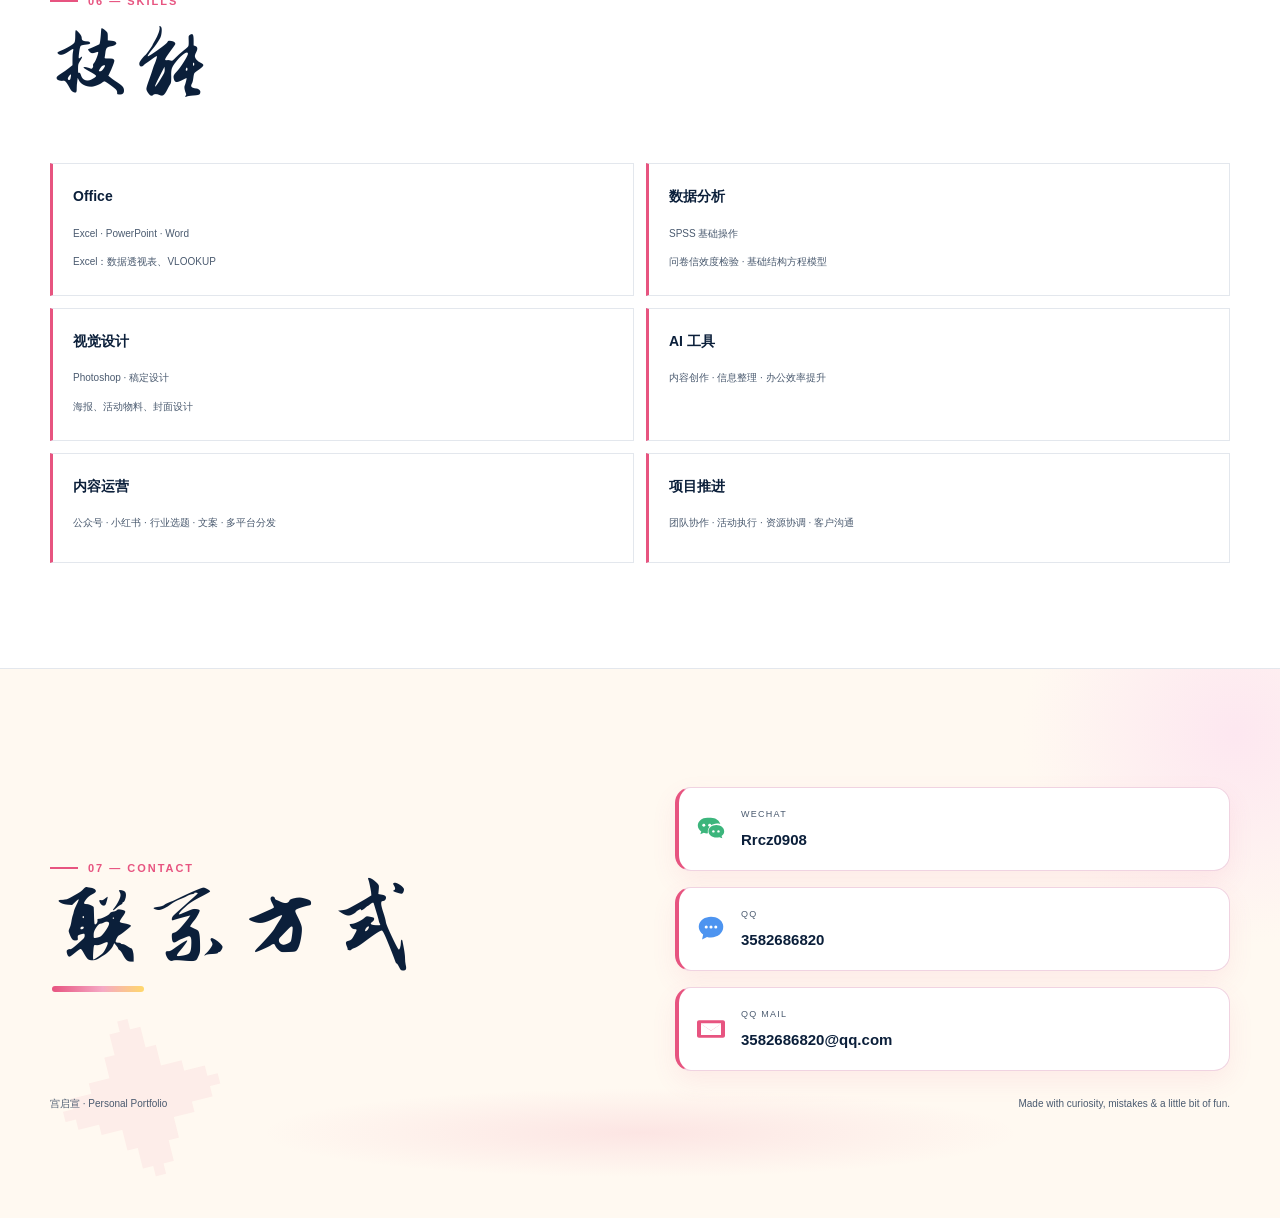
==== commit 14bd7a66: "feat: 作品集四周均匀留白80% + 实习岗位与工作内容替换" ====
--- a/index.html
+++ b/index.html
@@ -14,7 +14,7 @@
 .skills-layout{display:grid;grid-template-columns:1fr 1fr;gap:60px}.skill-list{display:grid;grid-template-columns:repeat(2,1fr);gap:12px}.skill-box{background:#fff;border:1px solid var(--line);padding:20px;min-height:110px}.skill-box strong{display:block;font-size:14px;margin-bottom:8px}.skill-box span{font-size:10px;color:var(--muted)}.skill-box .cert{display:inline-block;margin-top:8px;color:var(--orange);font-size:10px;font-weight:700}.contact{padding:110px 0 70px;background:var(--cream)}.contact-grid{display:grid;grid-template-columns:1fr 1fr;gap:70px;align-items:end}.contact h2{font-size:clamp(70px,8vw,115px);line-height:.95;margin:0}.contact-list{border-top:1px solid var(--line)}.contact-item{display:grid;grid-template-columns:100px 1fr;gap:15px;padding:13px 0;border-bottom:1px solid var(--line);font-size:12px}.contact-label{font-size:9px;color:var(--muted);letter-spacing:.12em}.contact-item a:hover{color:var(--orange)}.footer{padding:24px 0 35px;display:flex;justify-content:space-between;font-size:10px;color:var(--muted)}
 .modal{display:none;position:fixed;inset:0;z-index:1000;background:#0b1f3acc;backdrop-filter:blur(8px);padding:30px}.modal.open{display:flex;align-items:center;justify-content:center}.modal-card{width:min(1000px,100%);max-height:92vh;overflow:auto;background:#fff;padding:36px}.modal-top{display:flex;justify-content:space-between}.close{border:0;background:var(--orange);color:#fff;width:38px;height:38px;font-size:20px;cursor:pointer}.modal h2{font-size:48px;margin:0}.modal-intro{color:var(--muted);font-size:13px}.dept-grid{display:grid;grid-template-columns:repeat(3,1fr);gap:12px;margin-top:25px}.dept{padding:18px;background:var(--paper);border-top:3px solid var(--orange)}.dept h3{font-family:'Noto Serif SC',serif;font-size:18px;margin:0 0 7px}.dept p{font-size:11px;color:var(--muted);margin:0}.role-note{margin-top:20px;padding:14px;background:#fff7de;border-left:3px solid var(--orange);font-size:11px;color:var(--muted)}.lightbox{display:none;position:fixed;inset:0;z-index:1100;background:#071a34ee;align-items:center;justify-content:center;padding:25px}.lightbox.open{display:flex}.lightbox img{max-width:min(92vw,1000px);max-height:88vh;object-fit:contain;background:#fff;padding:8px}.lightbox button{position:fixed;right:24px;top:20px;border:0;background:var(--orange);color:#fff;width:42px;height:42px;font-size:22px;cursor:pointer}
 @media(max-width:900px){.wrap{width:calc(100% - 32px)}.links{display:none}.hero-grid,.skills-layout,.contact-grid{grid-template-columns:1fr}.avatar-wrap{justify-self:center;max-width:420px}.funfacts{grid-template-columns:1fr 1fr}.timeline{grid-template-columns:1fr}.time{border-right:0;border-bottom:1px solid var(--line);min-height:0;padding:25px 0}.project-grid,.competition-grid,.stories{grid-template-columns:1fr}.book{grid-template-columns:55px 1fr 55px;min-height:520px}.book-stage{height:470px}.book-stage img{max-height:470px}.skill-list{grid-template-columns:1fr 1fr}.dept-grid{grid-template-columns:1fr 1fr}.footer{display:block}.footer span{display:block;margin:4px 0}}
-@media(max-width:560px){html{width:100%;overflow-x:hidden}.wrap{width:calc(100% - 28px);max-width:100%}body{width:100%;overflow-x:hidden}.nav{height:58px}.brand{font-size:14px}.hero{min-height:auto}.hero-grid{gap:38px;padding:58px 0 54px}.hero h1{font-size:clamp(72px,24vw,108px);line-height:.85;margin:14px 0 20px}.hero-sub{font-size:16px;line-height:1.5}.hero-note{font-size:13px}.tags{gap:6px}.tag{font-size:8px;padding:6px 8px}.funfacts{gap:7px;margin-top:20px}.fact{padding:8px}.fact strong{font-size:20px}.fact small{font-size:7.5px;line-height:1.3;white-space:nowrap}.avatar-wrap{width:min(88vw,380px)}.avatar-card{inset:18px 14px 14px}.sticker{font-size:7px;padding:7px 9px}.s2{bottom:18px}.star{font-size:34px}.section{padding:72px 0}.top{margin-bottom:32px}.kicker{font-size:8px;letter-spacing:.14em}.kicker:before{width:18px;margin-right:7px}.title{font-size:clamp(36px,11vw,52px);line-height:1.1;white-space:nowrap}.timeline{border-top:0}.time{padding:22px 0 24px 20px;border-left:2px solid var(--ink);border-bottom:1px solid var(--line)}.time:before{left:-6px;top:22px}.year{margin-bottom:13px}.time h3{font-size:16px;line-height:1.45}.time p{font-size:12px;line-height:1.8}.quote{padding:58px 0 8px;overflow:hidden}.quote p{font-size:clamp(29px,9.5vw,42px);max-width:100%;white-space:normal;width:auto;border-right:0;animation:none;display:block;line-height:1.45}.experience{width:100%}.exp-item{padding:22px 0 22px 17px}.exp-date{font-size:9px}.exp-item h3{font-size:17px;line-height:1.45;margin:6px 0}.exp-role{font-size:11px}.exp-item ul{font-size:11px;line-height:1.8;padding-left:17px}.project-grid,.competition-grid,.stories{gap:14px}.project-card{padding:21px;min-height:0}.project-card h3{font-size:21px}.project-card p,.comp p,.story p{font-size:11px;line-height:1.8}.project-meta{font-size:9px;line-height:1.7}.works{margin-top:38px}.works-head{display:block}.works-head h3{font-size:29px;line-height:1.3}.works-head span{display:block;margin-top:5px;font-size:8px}.portfolio{padding:12px}.book{grid-template-columns:38px 1fr 38px;min-height:0;gap:5px}.book-stage{height:460px;min-height:0;max-height:none}.book-stage img{max-width:100%;max-height:100%;width:auto;height:auto}.book-btn{width:38px;height:38px;font-size:21px}.book-info{left:12px;bottom:11px;font-size:8px}.book-count{right:12px;bottom:11px;font-size:8px}.comp{padding:21px}.comp h3{font-size:29px;line-height:1.2}.badge{font-size:7px}.story-image{height:auto;aspect-ratio:4/3}.story-body{padding:20px 21px 23px}.story h3{font-size:32px}.story-note{font-size:9px;line-height:1.7}.skill-list,.skills-layout{grid-template-columns:1fr}.skill-box{min-height:0;padding:17px}.skill-box strong{font-size:13px}.skill-box span{font-size:9px;line-height:1.7}.skill-box .cert{font-size:9px}.contact{padding:76px 0 42px}.contact-grid{gap:38px}.contact h2{font-size:clamp(58px,18vw,82px)}.contact-item{grid-template-columns:82px 1fr;gap:10px;font-size:11px}.contact-label{font-size:8px}.footer{font-size:8px}.modal{padding:14px}.modal-card{padding:23px 18px;max-height:94vh}.modal h2{font-size:35px;line-height:1.2}.modal-intro{font-size:11px;line-height:1.8}.dept-grid{grid-template-columns:1fr;gap:9px;margin-top:18px}.dept{padding:14px}.dept h3{font-size:16px}.dept p{font-size:10px;line-height:1.7}.role-note{font-size:10px;line-height:1.7}.lightbox{padding:12px}.lightbox img{max-width:96vw;max-height:84vh;padding:5px}.lightbox button{right:12px;top:12px;width:38px;height:38px}.welcome-title{font-size:clamp(42px,12vw,70px)}.type-text{border-right-width:2px}.welcome-sub{font-size:7px;letter-spacing:.2em;white-space:nowrap}.orb{opacity:.75}.spark{font-size:24px}}
+@media(max-width:560px){html{width:100%;overflow-x:hidden}.wrap{width:calc(100% - 28px);max-width:100%}body{width:100%;overflow-x:hidden}.nav{height:58px}.brand{font-size:14px}.hero{min-height:auto}.hero-grid{gap:38px;padding:58px 0 54px}.hero h1{font-size:clamp(72px,24vw,108px);line-height:.85;margin:14px 0 20px}.hero-sub{font-size:16px;line-height:1.5}.hero-note{font-size:13px}.tags{gap:6px}.tag{font-size:8px;padding:6px 8px}.funfacts{gap:7px;margin-top:20px}.fact{padding:8px}.fact strong{font-size:20px}.fact small{font-size:7.5px;line-height:1.3;white-space:nowrap}.avatar-wrap{width:min(88vw,380px)}.avatar-card{inset:18px 14px 14px}.sticker{font-size:7px;padding:7px 9px}.s2{bottom:18px}.star{font-size:34px}.section{padding:72px 0}.top{margin-bottom:32px}.kicker{font-size:8px;letter-spacing:.14em}.kicker:before{width:18px;margin-right:7px}.title{font-size:clamp(36px,11vw,52px);line-height:1.1;white-space:nowrap}.timeline{border-top:0}.time{padding:22px 0 24px 20px;border-left:2px solid var(--ink);border-bottom:1px solid var(--line)}.time:before{left:-6px;top:22px}.year{margin-bottom:13px}.time h3{font-size:16px;line-height:1.45}.time p{font-size:12px;line-height:1.8}.quote{padding:58px 0 8px;overflow:hidden}.quote p{font-size:clamp(29px,9.5vw,42px);max-width:100%;white-space:normal;width:auto;border-right:0;animation:none;display:block;line-height:1.45}.experience{width:100%}.exp-item{padding:22px 0 22px 17px}.exp-date{font-size:9px}.exp-item h3{font-size:17px;line-height:1.45;margin:6px 0}.exp-role{font-size:11px}.exp-item ul{font-size:11px;line-height:1.8;padding-left:17px}.project-grid,.competition-grid,.stories{gap:14px}.project-card{padding:21px;min-height:0}.project-card h3{font-size:21px}.project-card p,.comp p,.story p{font-size:11px;line-height:1.8}.project-meta{font-size:9px;line-height:1.7}.works{margin-top:38px}.works-head{display:block}.works-head h3{font-size:29px;line-height:1.3}.works-head span{display:block;margin-top:5px;font-size:8px}.portfolio{padding:12px}.book{grid-template-columns:38px 1fr 38px;min-height:0;gap:5px}.book-stage{height:340px;min-height:0;max-height:none}.book-stage img{max-width:80%;max-height:80%;width:auto;height:auto}.book-btn{width:38px;height:38px;font-size:21px}.book-info{left:12px;bottom:11px;font-size:8px}.book-count{right:12px;bottom:11px;font-size:8px}.comp{padding:21px}.comp h3{font-size:29px;line-height:1.2}.badge{font-size:7px}.story-image{height:auto;aspect-ratio:4/3}.story-body{padding:20px 21px 23px}.story h3{font-size:32px}.story-note{font-size:9px;line-height:1.7}.skill-list,.skills-layout{grid-template-columns:1fr}.skill-box{min-height:0;padding:17px}.skill-box strong{font-size:13px}.skill-box span{font-size:9px;line-height:1.7}.skill-box .cert{font-size:9px}.contact{padding:76px 0 42px}.contact-grid{gap:38px}.contact h2{font-size:clamp(58px,18vw,82px)}.contact-item{grid-template-columns:82px 1fr;gap:10px;font-size:11px}.contact-label{font-size:8px}.footer{font-size:8px}.modal{padding:14px}.modal-card{padding:23px 18px;max-height:94vh}.modal h2{font-size:35px;line-height:1.2}.modal-intro{font-size:11px;line-height:1.8}.dept-grid{grid-template-columns:1fr;gap:9px;margin-top:18px}.dept{padding:14px}.dept h3{font-size:16px}.dept p{font-size:10px;line-height:1.7}.role-note{font-size:10px;line-height:1.7}.lightbox{padding:12px}.lightbox img{max-width:96vw;max-height:84vh;padding:5px}.lightbox button{right:12px;top:12px;width:38px;height:38px}.welcome-title{font-size:clamp(42px,12vw,70px)}.type-text{border-right-width:2px}.welcome-sub{font-size:7px;letter-spacing:.2em;white-space:nowrap}.orb{opacity:.75}.spark{font-size:24px}}
 
 /* MOBILE + PORTFOLIO POLISH — requested visual fixes only */
 .welcome-title .type-text{max-width:100%;}
@@ -34,8 +34,8 @@
   .quote p{display:inline-block;width:auto;max-width:calc(100vw - 28px);white-space:normal;overflow:hidden;border-right:2px solid var(--orange);line-height:1.45;animation:mobileQuoteTyping 3.4s steps(21,end) .4s forwards,quoteBlink .65s step-end infinite;}
   .portfolio{padding:0;margin-left:-4px;margin-right:-4px;}
   .book{grid-template-columns:42px minmax(0,1fr) 42px;min-height:0;gap:4px;}
-  .book-stage{height:460px;min-height:0;max-height:none;}
-  .book-stage img{max-width:100%;max-height:100%;box-shadow:0 18px 38px #0b1f3a22;}
+  .book-stage{height:340px;min-height:0;max-height:none;}
+  .book-stage img{max-width:80%;max-height:80%;box-shadow:0 18px 38px #0b1f3a22;}
   .book-btn{width:38px;height:38px;font-size:21px;}
 }
 @keyframes mobileWelcomeTyping{from{clip-path:inset(0 100% 0 0)}to{clip-path:inset(0 0 0 0)}}
@@ -423,7 +423,7 @@
 <main>
 <section class="hero"><div class="wrap hero-grid"><div><div class="eyebrow">PERSONAL PORTFOLIO · 2026</div><h1>宫启宣</h1><div class="hero-sub">Accounting Student <em>×</em> Content Operations <em>×</em> Cross-border Business</div><p class="hero-note">嗨，我是宫启宣。这里是一小部分的我。</p><div class="tags"><span class="tag">BUSINESS INSIGHT</span><span class="tag">CONTENT STRATEGY</span><span class="tag">VISUAL COMMUNICATION</span></div><div class="funfacts"><div class="fact"><label>HEIGHT</label><strong>165</strong><small>明星身高</small></div><div class="fact"><label>WEIGHT</label><strong>54 kg+</strong><small>不公开上限，嘻嘻。</small></div><div class="fact"><label>MAJOR</label><strong>会计学</strong><small>目前还没学会财务造假</small></div><div class="fact"><label>GRAD</label><strong>2027</strong><small>重庆科技大学</small></div></div></div><div class="avatar-wrap"><div class="star star1">✦</div><div class="avatar-card"><img src="avatar.jpg" alt="宫启宣头像"></div><div class="sticker s1">HELLO, I'M GONGQIXUAN</div><div class="sticker s2">BUSINESS · CONTENT · DESIGN</div><div class="star star2">✦</div></div></div></section>
 <section id="about" class="section soft"><div class="wrap"><div class="top"><div><div class="kicker">01 — MY TIME MAP</div><h2 class="title">我的时间图谱</h2></div></div><div class="timeline"><div class="time"><div class="year">2023.09</div><h3>重庆科技大学</h3><p>会计学专业。<br><br>自我探索的起点。</p></div><div class="time"><div class="year">2023.10</div><h3><a onclick="openCampus()">大学生创业助学基地 ↗</a></h3><p>进入科技服务中心，交到了大学里最棒的朋友，我们为师生提供打印复印服务；我学会了制作寸照、海报和常规宣传物料，入门 Photoshop，熟练掌握了办公软件。</p></div><div class="time"><div class="year">2024.09</div><h3>年度先进个人 · 行政总监</h3><p>获评2023—2024年度大学生创业助学基地年度先进个人，并担任基地行政总监。我认识了更多的人，交到了更多朋友。参与了基地每一场大大小小的活动：素质拓展活动、新老员工交流会、五月生日交流会、毕业季收书活动、寒暑假打卡活动...大学生创业助学基地是我大学里最浓墨重彩的一笔</p></div><div class="time"><div class="year">2025.01</div><h3>中瑞诚会计师事务所</h3><p>我的第一次实习，比起学到的知识更重要的是让我对工作有了新的认识。</p></div><div class="time"><div class="year">2026.01</div><h3>招商银行</h3><p>体验到了真正的银行工作，让我对银行这个职业有了新的认识。</p></div><div class="time"><div class="year">2026.07</div><h3>亿龙达跨境物流</h3><p>进入跨境物流赛道，开始做公众号、小红书、设计和内容运营。</p></div></div><div class="quote journey-quote"><div class="jq-text">人生没有白走的路，<br><em>走过的每一步</em>都算数。</div><div class="jq-scene" aria-hidden="true"><svg viewBox="0 0 800 240" role="img" aria-label="小女孩在花间小路散步的插画"><defs><linearGradient id="sky" x1="0" y1="0" x2="0" y2="1"><stop offset="0" stop-color="#fff2f7"/><stop offset="1" stop-color="#ffe1ed"/></linearGradient><radialGradient id="sunGlow" cx="0.5" cy="0.5" r="0.5"><stop offset="0" stop-color="rgba(245,169,197,.8)"/><stop offset="1" stop-color="rgba(245,169,197,0)"/></radialGradient><linearGradient id="hillB" x1="0" y1="0" x2="0" y2="1"><stop offset="0" stop-color="#f7c3d5"/><stop offset="1" stop-color="#f4b8cd"/></linearGradient><linearGradient id="hillF" x1="0" y1="0" x2="0" y2="1"><stop offset="0" stop-color="#f2acc6"/><stop offset="1" stop-color="#eea0bc"/></linearGradient><linearGradient id="ground" x1="0" y1="0" x2="0" y2="1"><stop offset="0" stop-color="#fde9f1"/><stop offset="1" stop-color="#f9dce8"/></linearGradient><g id="fp"><ellipse cx="0" cy="5" rx="6.5" ry="10.5" fill="currentColor"/><circle cx="-4.5" cy="-6" r="2.5" fill="currentColor"/><circle cx="0" cy="-8" r="2.7" fill="currentColor"/><circle cx="4.5" cy="-6" r="2.5" fill="currentColor"/><circle cx="-2.2" cy="-1.5" r="2" fill="currentColor"/><circle cx="2.2" cy="-1.5" r="2" fill="currentColor"/></g><g id="flower"><circle cx="0" cy="0" r="3" fill="#fff"/><circle cx="3.5" cy="-1" r="3" fill="#fff"/><circle cx="3.5" cy="3.2" r="3" fill="#fff"/><circle cx="-3.5" cy="-1" r="3" fill="#fff"/><circle cx="-3.5" cy="3.2" r="3" fill="#fff"/><circle cx="0" cy="1.2" r="2.2" fill="#ffd166"/></g></defs><rect width="800" height="240" fill="url(#sky)"/><circle cx="660" cy="52" r="90" fill="url(#sunGlow)"/><circle cx="660" cy="52" r="26" fill="rgba(255,255,255,.9)"/><circle cx="660" cy="52" r="34" fill="rgba(255,255,255,.35)"/><g fill="rgba(255,255,255,.85)"><ellipse cx="130" cy="52" rx="40" ry="14"/><ellipse cx="165" cy="44" rx="28" ry="12"/><ellipse cx="100" cy="60" rx="26" ry="10"/><ellipse cx="470" cy="80" rx="34" ry="11"/><ellipse cx="500" cy="73" rx="24" ry="10"/></g><path d="M0,178 Q120,128 240,172 Q340,200 480,166 Q600,140 720,172 Q760,182 800,170 L800,240 L0,240 Z" fill="url(#hillB)"/><path d="M0,200 Q140,164 300,196 Q430,224 560,190 Q680,162 800,196 L800,240 L0,240 Z" fill="url(#hillF)"/><path d="M0,214 Q200,198 420,210 Q620,220 800,206 L800,240 L0,240 Z" fill="url(#ground)"/><path d="M-10,222 C 160,204 300,232 470,212 C 620,196 700,214 810,202" fill="none" stroke="#f7c7d8" stroke-width="26" stroke-linecap="round" opacity=".8"/><path d="M-10,222 C 160,204 300,232 470,212 C 620,196 700,214 810,202" fill="none" stroke="#fff" stroke-width="6" stroke-dasharray="3 14" stroke-linecap="round" opacity=".7"/><use href="#flower" transform="translate(120,196) scale(.8)"/><use href="#flower" transform="translate(200,224) scale(.7)"/><use href="#flower" transform="translate(300,210) scale(.6)"/><use href="#flower" transform="translate(520,214) scale(.8)"/><use href="#flower" transform="translate(610,190) scale(.7)"/><use href="#flower" transform="translate(730,216) scale(.6)"/><g stroke="#f0a8c4" stroke-width="2.4" fill="none" stroke-linecap="round"><path d="M90,208 q3,-8 1,-14"/><path d="M97,208 q4,-9 4,-15"/><path d="M104,208 q-2,-8 -4,-13"/><path d="M440,214 q3,-8 1,-13"/><path d="M447,214 q4,-9 4,-14"/></g><g color="rgba(231,84,128,.95)"><use href="#fp" transform="translate(80,220) rotate(-16) scale(.66)" opacity=".15"/><use href="#fp" transform="translate(140,212) rotate(-12) scale(.72)" opacity=".24"/><use href="#fp" transform="translate(198,226) rotate(-7) scale(.78)" opacity=".33"/><use href="#fp" transform="translate(256,218) rotate(-3) scale(.84)" opacity=".42"/><use href="#fp" transform="translate(314,226) rotate(1) scale(.9)" opacity=".52"/><use href="#fp" transform="translate(372,216) rotate(4) scale(.95)" opacity=".62"/><use href="#fp" transform="translate(430,210) rotate(7) scale(1)" opacity=".72"/><use href="#fp" transform="translate(488,202) rotate(10) scale(1.04)" opacity=".83"/><use href="#fp" transform="translate(544,194) rotate(13) scale(1.08)" opacity=".93"/></g><g stroke="#f49dbd" stroke-width="3" fill="none" stroke-linecap="round"><path d="M300,52 q7,-8 14,0 q7,-8 14,0"/><path d="M356,76 q6,-7 12,0 q6,-7 12,0"/></g><g transform="translate(620,176) scale(1.32)"><ellipse cx="4" cy="40" rx="26" ry="6" fill="rgba(11,31,58,.12)"/><path d="M-7,-14 L-16,9 L-25,13" fill="none" stroke="#0b1f3a" stroke-width="5" stroke-linecap="round" stroke-linejoin="round"/><path d="M7,-14 L16,9 L26,5" fill="none" stroke="#0b1f3a" stroke-width="5" stroke-linecap="round" stroke-linejoin="round"/><ellipse cx="-26" cy="14" rx="8" ry="4.5" fill="#e75480" transform="rotate(-10 -26 14)"/><ellipse cx="27" cy="6" rx="8" ry="4.5" fill="#e75480" transform="rotate(8 27 6)"/><path d="M-17,-16 Q-19,-37 0,-39 Q19,-37 17,-16 C 14,-11 12,-9 6,-9 C 2,-9 0,-11 -4,-11 C -8,-11 -10,-9 -13,-11 C -15,-12 -16,-13 -17,-16 Z" fill="#f5a9c5"/><path d="M-13,-20 Q0,-25 13,-20 L10,-30 Q0,-34 -10,-30 Z" fill="#ee8fb4"/><path d="M-15,-29 Q-26,-22 -30,-13" fill="none" stroke="#0b1f3a" stroke-width="5" stroke-linecap="round"/><path d="M15,-29 Q26,-22 32,-30" fill="none" stroke="#0b1f3a" stroke-width="5" stroke-linecap="round"/><circle cx="0" cy="-52" r="13" fill="#ffdcc4"/><path d="M-13,-52 C-13,-67 13,-67 13,-52 C13,-59 7,-61 5,-63 C 2,-66 -2,-66 -5,-63 C-7,-61 -13,-59 -13,-52 Z" fill="#0b1f3a"/><circle cx="-20" cy="-62" r="6.5" fill="#0b1f3a"/><circle cx="20" cy="-62" r="6.5" fill="#0b1f3a"/><path d="M-20,-68 q2,10 0,13" stroke="#e75480" stroke-width="2" fill="none" stroke-linecap="round"/><path d="M20,-68 q-2,10 0,13" stroke="#e75480" stroke-width="2" fill="none" stroke-linecap="round"/><circle cx="-5" cy="-53" r="1.7" fill="#0b1f3a"/><circle cx="5" cy="-53" r="1.7" fill="#0b1f3a"/><circle cx="-8.5" cy="-48" r="2.4" fill="rgba(231,84,128,.5)"/><circle cx="8.5" cy="-48" r="2.4" fill="rgba(231,84,128,.5)"/><path d="M-3,-48 Q0,-45 3,-48" fill="none" stroke="#e75480" stroke-width="1.4" stroke-linecap="round"/></g><text x="96" y="36" fill="rgba(231,84,128,.5)" font-size="20">✦</text><text x="210" y="108" fill="rgba(231,84,128,.38)" font-size="14">✦</text><text x="560" y="40" fill="rgba(231,84,128,.45)" font-size="18">✦</text><text x="392" y="60" fill="rgba(76,111,255,.3)" font-size="13">✧</text><text x="700" y="120" fill="rgba(245,169,197,.65)" font-size="15">✧</text></svg></div></div></div></section>
-<section id="experience" class="section"><div class="wrap"><div class="top"><div><div class="kicker">02 — INTERNSHIPS</div><h2 class="title">实习经历</h2></div></div><div class="experience"><div class="exp-item"><div class="exp-date">2025.01 — 2025.03</div><h3>重庆中瑞诚会计师事务所</h3><div class="exp-role">经营性审计实习生</div><ul><li>参与多家企业年度财务报表审计项目，协助完成凭证抽查、财务数据核验、合同查证及资料归档等工作。</li><li>累计处理会计凭证1000余份，运用 Excel 完成审计数据整理、分类及分析，支持团队推进审计项目执行。</li></ul></div><div class="exp-item"><div class="exp-date">2026.01 — 2026.03</div><h3>招商银行重庆巴南支行</h3><div class="exp-role">零售部厅堂助理实习生</div><ul><li>协助零售部厅堂日常运营，负责客户接待、业务咨询及分流引导，日均服务客户80余人次。</li><li>主动识别客户存款理财需求并转介至理财经理跟进，累计转介意向客户20余位，协助落地存款及理财资金超200万元。</li><li>通过识别客户需求优化厅堂分流流程，协助将高峰时段客户平均等候时间缩短约15%。</li></ul></div><div class="exp-item"><div class="exp-date">2026.07 — 2026.10</div><h3>深圳亿龙达信息技术有限公司</h3><div class="exp-role">新媒体运营实习生</div><ul><li>聚焦跨境物流赛道挖掘行业热点，自主完成选题策划、原创文案撰写，累计产出垂直行业原创内容20+篇。</li><li>运用 AI 工具及 Photoshop、稿定设计完成海报、宣传单、易拉宝等物料设计制作，参与线下展会布展跟进，同时负责多平台内容分发与官网维护。</li><li>对接客户咨询，进行初步需求识别与筛选，将潜在客户线索转至销售团队跟进，累计转介意向客户20余位。</li></ul></div></div></div></section>
+<section id="experience" class="section"><div class="wrap"><div class="top"><div><div class="kicker">02 — INTERNSHIPS</div><h2 class="title">实习经历</h2></div></div><div class="experience"><div class="exp-item"><div class="exp-date">2025.01 — 2025.03</div><h3>重庆中瑞诚会计师事务所</h3><div class="exp-role">经营性审计实习生</div><ul><li>参与多家企业年度财务报表审计项目，协助完成凭证抽查、财务数据核验、合同查证及资料归档等工作。</li><li>累计处理会计凭证1000余份，运用 Excel 完成审计数据整理、分类及分析，支持团队推进审计项目执行。</li></ul></div><div class="exp-item"><div class="exp-date">2026.01 — 2026.03</div><h3>招商银行重庆巴南支行</h3><div class="exp-role">客户经理助理实习生</div><ul><li>协助客户经理进行厅堂客户需求识别与转化，精准推荐重庆巴南支行，累计转介落地存款及理财资金超200万元。</li><li>日均接待客户80余人次，主动执行客户产品营销话术，积累了客户沟通与商机捕捉的实战经验。</li><li>配合团队优化厅堂分流方案，协助将客户平均等候时长缩短约15%，提升服务体验与运营效率。</li></ul></div><div class="exp-item"><div class="exp-date">2026.07 — 2026.09</div><h3>深圳亿龙达信息技术有限公司</h3><div class="exp-role">市场专员实习生</div><ul><li>聚焦跨境物流赛道挖掘行业热点，自主完成选题策划、原创文案撰写，累计产出垂直行业原创内容20+篇。</li><li>对接各平台客户咨询，进行需求识别与意向筛选，累计引流获客60余位，筛选后建群深度沟通20家，最终协助推动业务合作落地5家，具备销售前端沟通与转化能力。</li><li>运用AI及设计软件完成海报、宣传单等营销物料设计，参与线下展会布展与多渠道内容分发，有效提升品牌行业曝光度。</li></ul></div></div></div></section>
 <section id="projects" class="section soft"><div class="wrap"><div class="top"><div><div class="kicker">03 — PROJECTS</div><h2 class="title">项目经历</h2></div></div><div class="project-grid"><div class="project-card"><div class="proj-deco" aria-hidden="true"><svg class="sd-float" width="88" height="62" viewBox="0 0 88 62" style="top:14px;right:12px;opacity:.30"><rect x="6" y="20" width="76" height="40" rx="10" fill="#fdf0f4" stroke="#eec2d4" stroke-width="2"/><rect x="28" y="13" width="24" height="10" rx="3" fill="#eef3ff" stroke="#c2cef0" stroke-width="2"/><circle cx="44" cy="40" r="16" fill="#fff6e6" stroke="#eccf9c" stroke-width="2"/><circle cx="44" cy="40" r="8" fill="#f5e0ec" stroke="#e3b2cb" stroke-width="2"/><circle cx="44" cy="40" r="2.6" fill="#e75480"/></svg><svg class="sd-float2" width="54" height="54" viewBox="0 0 54 54" style="bottom:16px;left:12px;opacity:.33"><circle cx="27" cy="27" r="21" fill="none" stroke="#eab6cc" stroke-width="2"/><circle cx="27" cy="27" r="13" fill="none" stroke="#d9a6c0" stroke-width="2"/><path d="M27 6v42M6 27h42" stroke="#eab6cc" stroke-width="2"/></svg><svg class="sd-float2" width="18" height="18" viewBox="0 0 24 24" style="top:22px;left:20%;opacity:.35"><path d="M12 2l2.4 6.6L21 11l-6.6 2.4L12 20l-2.4-6.6L3 11l6.6-2.4z" fill="#f5a9c5"/></svg></div><div class="project-no">PROJECT 01</div><h3>校园 CCD 相机租赁</h3><p>从校园摄影消费需求出发，带领团队开展市场调研，回收有效问卷200余份，参与设备采购、成本测算、价格体系制定、推广宣传及社群运营。</p><div class="project-meta">累计服务学生130余人次 · 实现项目盈利 · 完成从需求分析到运营执行的闭环</div></div><div class="project-card"><div class="proj-deco" aria-hidden="true"><svg class="sd-float" width="72" height="72" viewBox="0 0 72 72" style="top:12px;right:14px;opacity:.30"><circle cx="36" cy="36" r="23" fill="#fdeef3" stroke="#ecb9cf" stroke-width="2"/><rect x="19" y="19" width="34" height="34" rx="5" fill="#eef3ff" stroke="#bcc9f0" stroke-width="2" transform="rotate(30 36 36)"/></svg><svg class="sd-float2" width="66" height="66" viewBox="0 0 66 66" style="bottom:18px;left:10px;opacity:.33"><path d="M10 54 L52 12 L60 20 L20 62 Z" fill="#fdf0f4" stroke="#e3b2cb" stroke-width="2"/><path d="M52 12 L60 20 L52 20 Z" fill="#e75480" opacity=".7"/></svg><svg class="sd-float" width="44" height="44" viewBox="0 0 44 44" style="top:46px;left:36%;opacity:.35"><circle cx="13" cy="13" r="6.2" fill="#f5e0ec" stroke="#e3b2cb" stroke-width="2"/><circle cx="31" cy="13" r="6.2" fill="#eef3ff" stroke="#bcc9f0" stroke-width="2"/><circle cx="13" cy="31" r="6.2" fill="#fff6e6" stroke="#eccf9c" stroke-width="2"/><circle cx="31" cy="31" r="6.2" fill="#fdeef3" stroke="#ecb9cf" stroke-width="2"/><path d="M13 13h18M13 13v18" stroke="#e7d5e0" stroke-width="2"/></svg><svg class="sd-float2" width="20" height="20" viewBox="0 0 24 24" style="bottom:26px;right:24%;opacity:.37"><path d="M12 21s-7-4.5-9.5-8.5C.8 9.8 2.6 6.5 5.8 6.5c2 0 3.4 1 4.2 2.2.8-1.2 2.2-2.2 4.2-2.2 3.2 0 5 3.3 3.3 6C17 16.5 12 21 12 21z" fill="#f0a9c5"/></svg></div><div class="project-no">PROJECT 02</div><h3>第一届校园文创设计大赛</h3><p>统筹整体策划与执行，负责活动方案、团队分工、宣传推广、物资采购及现场组织。具体活动的落实特别鸣谢项目组的小伙伴们</p><div class="project-meta">宣传图册与视觉物料 · 评审流程 · 奖项及奖品统筹 · 150+名学生参与</div></div></div><div class="works"><div class="works-head"><h3>我的封面作品集</h3><span>ONE BY ONE · TURN THE PAGE</span></div><div class="portfolio"><div class="book"><button type="button" class="book-btn" id="prevBtn">‹</button><div class="book-stage"><img id="portfolioImg" src="cover-01.jpg" alt="封面作品"><div class="book-info" id="portfolioName">COVER 01</div><div class="book-count" id="portfolioCount">01 / 08</div></div><button type="button" class="book-btn" id="nextBtn">›</button></div></div></div></div></section>
 <section id="competitions" class="section"><div class="wrap"><div class="top"><div><div class="kicker">04 — COMPETITIONS</div><h2 class="title">竞赛经历</h2></div></div><div class="competition-grid"><div class="comp"><span class="badge">NATIONAL BRONZE</span><h3>挑战杯</h3><p>第十九届“挑战杯”全国大学生课外学术科技作品竞赛。作为团队核心成员，负责项目策划书排版优化、答辩PPT视觉设计及决赛巡展展板制作，同时参与线下巡展讲解。</p></div><div class="comp"><span class="badge">CHONGQING · 1ST</span><h3>正大杯</h3><p>第十六届“正大杯”全国大学生市场调查与分析大赛。主导问卷设计与样本数据收集，运用 SPSS 完成信效度分析及结构方程模型分析，同时负责报告整体排版与封面设计。</p></div><div class="comp"><span class="badge">A TURNING POINT</span><h3>MPAcc 案例大赛</h3><p>我的一个转折点，是我入门封面设计的契机。虽然并没有取得好名次，但让我收获很大。</p></div></div></div></section>
 <section id="side" class="section soft"><div class="wrap"><div class="top"><div><div class="kicker">05 — SIDE ROLES</div><h2 class="title">我的副本角色</h2></div></div><div class="stories"><div class="story"><div class="story-image"><img src="climbing.jpg" alt="攀岩馆助教" loading="lazy" decoding="async"><span class="funfact-tag">点击图片查看宫启宣的工作趣事</span><div class="funfact-bubble" role="status" aria-live="polite"><span class="ff-ico">✦ </span><span class="funfact-bubble-text"></span></div></div><div class="story-body"><div class="story-no">SIDE ROLE 01</div><div class="story-deco" aria-hidden="true"><svg class="sd-float" width="150" height="90" viewBox="0 0 150 90" style="top:14px;left:6px;opacity:.37"><path d="M28,62 Q10,60 12,46 Q6,38 18,36 Q20,18 40,24 Q52,10 68,20 Q84,12 92,28 Q112,24 112,42 Q120,52 104,58 Q98,66 84,64 Q70,74 52,68 Q40,76 28,62 Z" fill="#fff" stroke="#f5c9d8" stroke-width="2"/></svg><svg class="sd-float2" width="110" height="66" viewBox="0 0 110 66" style="bottom:18px;right:10px;opacity:.33"><path d="M22,46 Q8,44 10,33 Q5,27 15,26 Q17,13 32,18 Q42,8 54,16 Q66,9 72,22 Q88,19 88,33 Q94,40 82,44 Q76,50 64,48 Q52,56 38,51 Q28,57 22,46 Z" fill="#fff" stroke="#f5c9d8" stroke-width="2"/></svg><svg class="sd-float2" width="80" height="50" viewBox="0 0 80 50" style="top:46px;right:38%;opacity:.30"><path d="M16,34 Q6,33 8,24 Q4,19 12,18 Q13,9 24,13 Q31,5 40,11 Q49,6 53,16 Q65,14 65,24 Q70,30 60,33 Q55,38 46,36 Q38,42 28,38 Q20,43 16,34 Z" fill="#fff" stroke="#f5c9d8" stroke-width="2"/></svg></div><h3>攀岩馆助教</h3><p>给小朋友穿装备、挂锁，以及做一些基础动作教学。在这里我的角色是：棉花教练，我们每个人都有自己的代号。</p><div class="story-note">偶尔场馆内小朋友比较少，我们还会在万达广场里卖票，也是顺便体验到做销售的副本了。</div></div></div><div class="story"><div class="story-image"><img src="childcare.jpg" alt="托管班老师" loading="lazy" decoding="async"><span class="funfact-tag">点击图片查看宫启宣的工作趣事</span><div class="funfact-bubble" role="status" aria-live="polite"><span class="ff-ico">✦ </span><span class="funfact-bubble-text"></span></div></div><div class="story-body"><div class="story-no">SIDE ROLE 02</div><div class="story-deco" aria-hidden="true"><svg class="sd-float" width="62" height="62" viewBox="0 0 64 64" style="top:16px;right:14px;opacity:.34"><rect x="12" y="22" width="40" height="40" rx="9" fill="#fdeef3" stroke="#eab6cc" stroke-width="2"/><text x="32" y="51" text-anchor="middle" font-size="26" font-weight="700" fill="#e78fb0">A</text></svg><svg class="sd-float2" width="56" height="56" viewBox="0 0 64 64" style="bottom:24px;left:14px;opacity:.31"><rect x="12" y="22" width="40" height="40" rx="9" fill="#eef3ff" stroke="#b9c6ef" stroke-width="2"/><text x="32" y="51" text-anchor="middle" font-size="26" font-weight="700" fill="#8fa3dd">B</text></svg><svg class="sd-float2" width="46" height="46" viewBox="0 0 64 64" style="top:38px;left:40%;opacity:.30"><rect x="12" y="22" width="40" height="40" rx="9" fill="#fff6e6" stroke="#eed3a3" stroke-width="2"/><text x="32" y="51" text-anchor="middle" font-size="26" font-weight="700" fill="#e0b46a">C</text></svg><svg class="sd-float" width="22" height="22" viewBox="0 0 24 24" style="top:20px;left:36%;opacity:.38"><path d="M12 2l2.4 6.6L21 11l-6.6 2.4L12 20l-2.4-6.6L3 11l6.6-2.4z" fill="#f5a9c5"/></svg><svg class="sd-float2" width="20" height="20" viewBox="0 0 24 24" style="bottom:30px;right:34%;opacity:.35"><path d="M12 21s-7-4.5-9.5-8.5C.8 9.8 2.6 6.5 5.8 6.5c2 0 3.4 1 4.2 2.2.8-1.2 2.2-2.2 4.2-2.2 3.2 0 5 3.3 3.3 6C17 16.5 12 21 12 21z" fill="#f0a9c5"/></svg></div><h3>托管班老师</h3><p>负责学生的课后作业辅导及学习习惯培养，根据年级差异制定个性化辅导方案，并与家长保持沟通反馈。</p><div class="story-note">在这里我的角色是：托管老师。这里圆了我小时候的老师梦，感谢小朋友们一年的陪伴。</div></div></div><div class="story"><div class="story-image"><img src="封面设计师配图.jpg" alt="封面设计师" loading="lazy" decoding="async"><span class="funfact-tag">点击图片查看宫启宣的工作趣事</span><div class="funfact-bubble" role="status" aria-live="polite"><span class="ff-ico">✦ </span><span class="funfact-bubble-text"></span></div></div><div class="story-body"><div class="story-deco" aria-hidden="true"><svg class="sd-float" width="70" height="70" viewBox="0 0 70 70" style="top:16px;left:12px;opacity:.33"><circle cx="35" cy="35" r="22" fill="#fdeef3" stroke="#ecb9cf" stroke-width="2"/><rect x="19" y="19" width="32" height="32" rx="4" fill="#eef3ff" stroke="#bcc9f0" stroke-width="2" transform="rotate(28 35 35)"/></svg><svg class="sd-float2" width="60" height="60" viewBox="0 0 60 60" style="top:30px;right:16px;opacity:.33"><rect x="9" y="9" width="42" height="42" rx="7" fill="#fff6e6" stroke="#eccf9c" stroke-width="2" transform="rotate(12 30 30)"/><circle cx="30" cy="30" r="13" fill="#f5e0ec" stroke="#e3b2cb" stroke-width="2"/></svg><svg class="sd-float" width="52" height="52" viewBox="0 0 52 52" style="bottom:20px;left:28%;opacity:.31"><path d="M13 41 L41 13 Q47 19 41 27 L14 45 Z" fill="#eef3ff" stroke="#aebef0" stroke-width="2"/></svg><svg class="sd-float2" width="24" height="24" viewBox="0 0 24 24" style="top:22px;left:42%;opacity:.38"><path d="M12 2l2.4 6.6L21 11l-6.6 2.4L12 20l-2.4-6.6L3 11l6.6-2.4z" fill="#f5a9c5"/></svg><svg class="sd-float" width="20" height="20" viewBox="0 0 24 24" style="bottom:28px;right:36%;opacity:.35"><path d="M12 21s-7-4.5-9.5-8.5C.8 9.8 2.6 6.5 5.8 6.5c2 0 3.4 1 4.2 2.2.8-1.2 2.2-2.2 4.2-2.2 3.2 0 5 3.3 3.3 6C17 16.5 12 21 12 21z" fill="#f0a9c5"/></svg></div><h3>封面设计师</h3><p>为多个全国性商业竞赛团队提供封面及视觉设计服务，累计完成作品70余个，从WPS到AI工具慢慢形成自己的视觉语言。</p><div class="story-note">wps+豆包+头脑风暴</div></div></div></div></div></section>
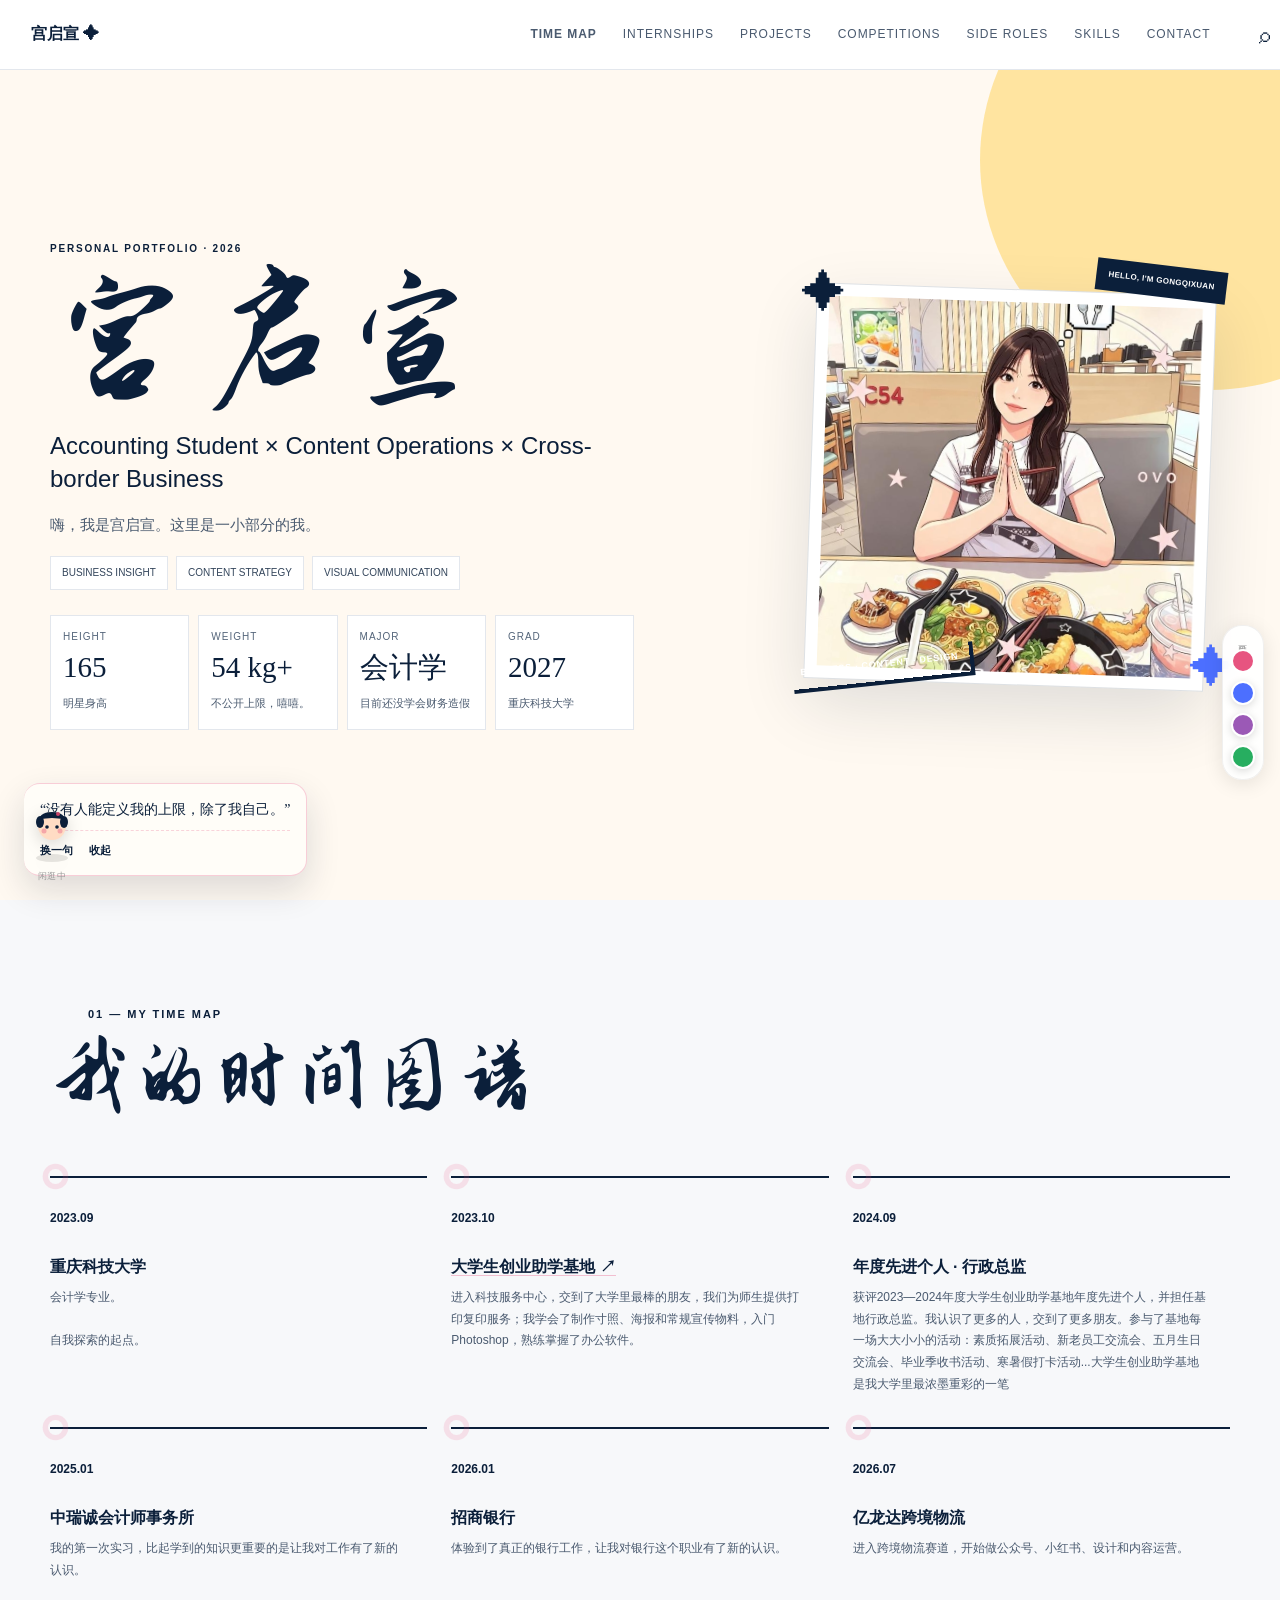
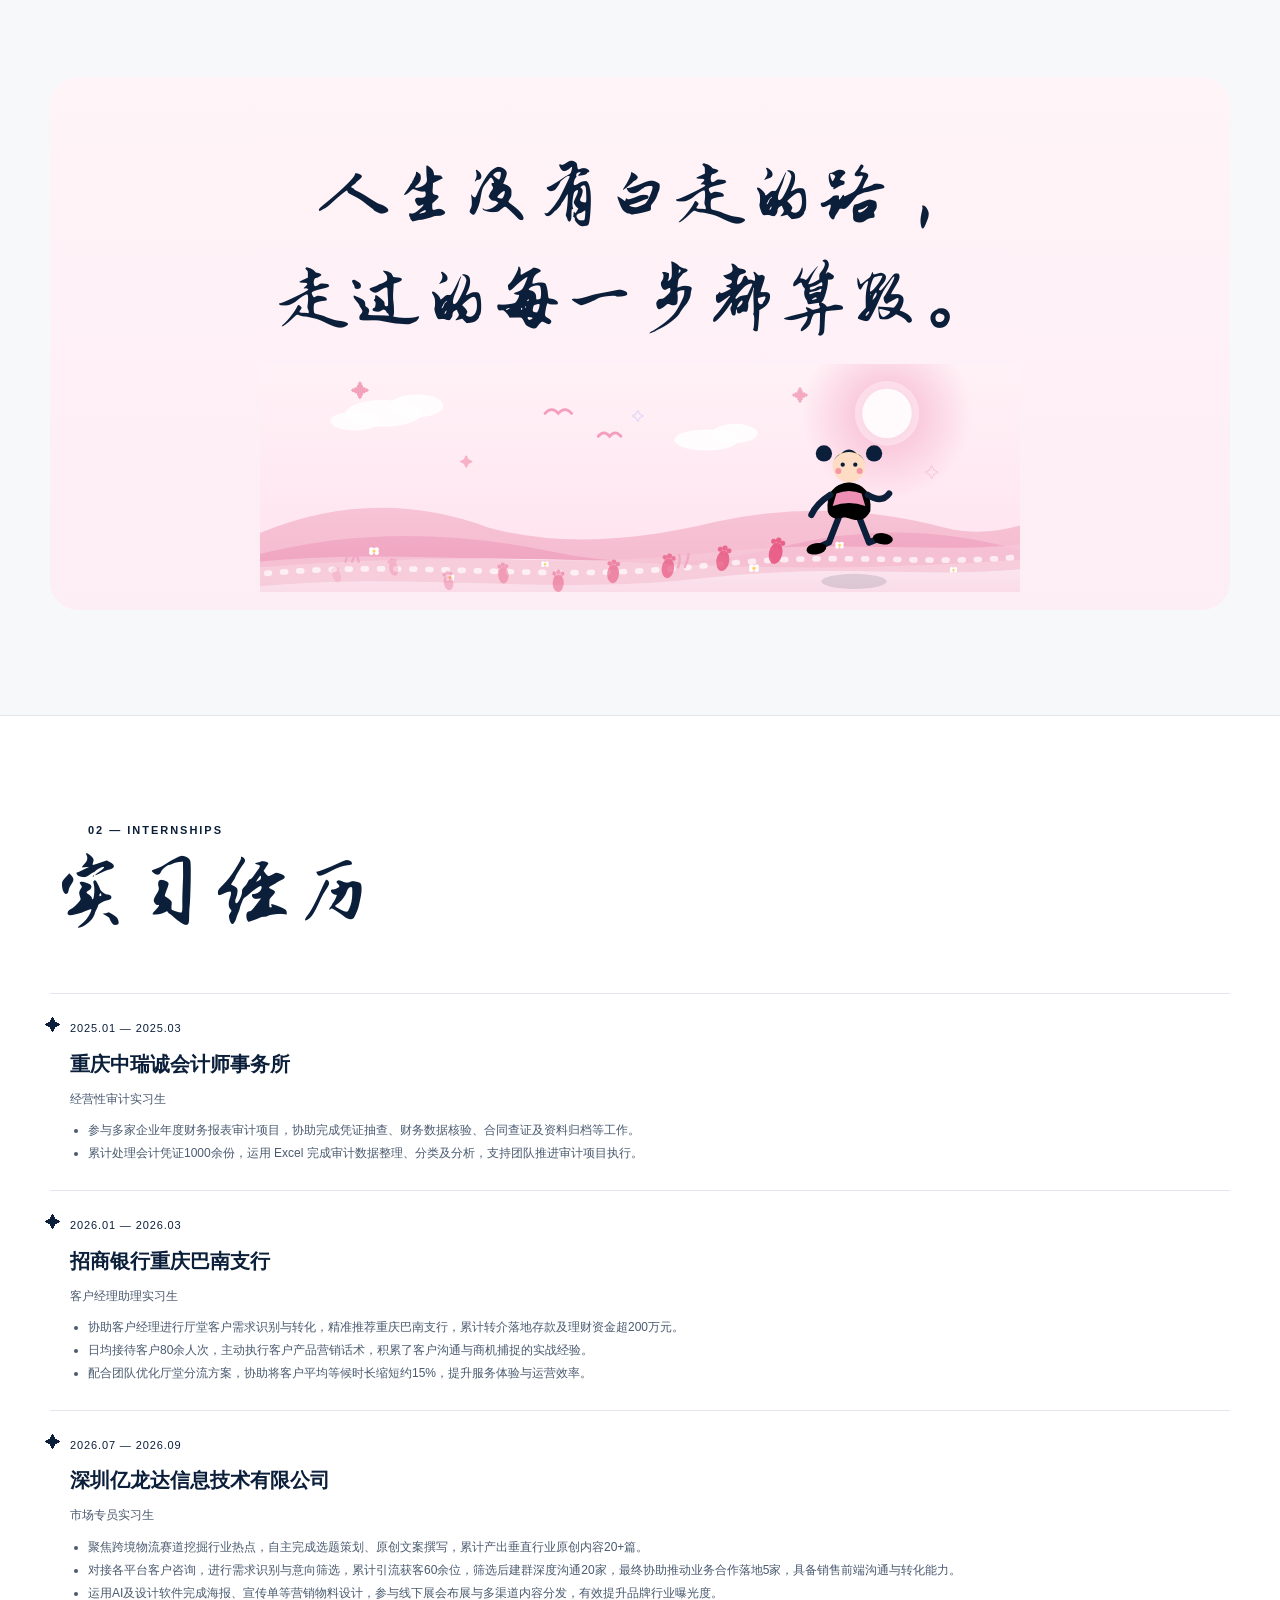
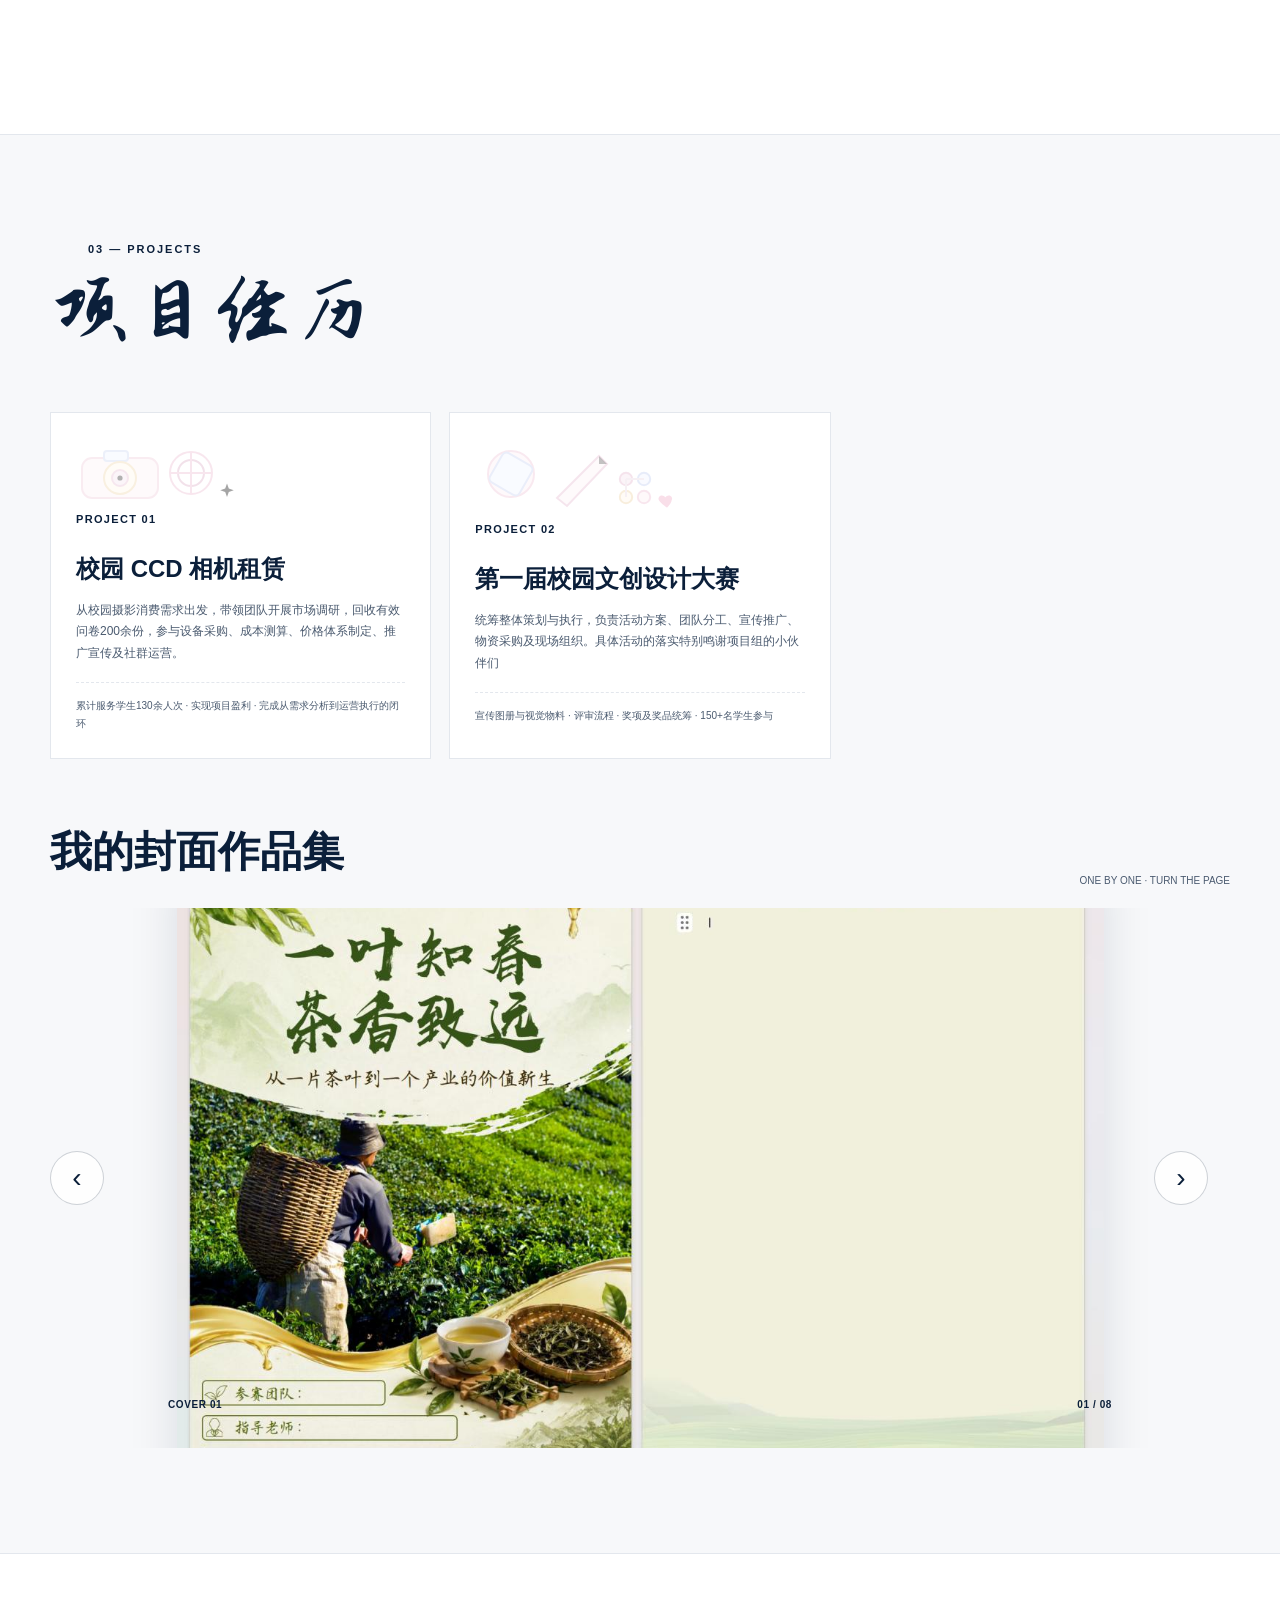
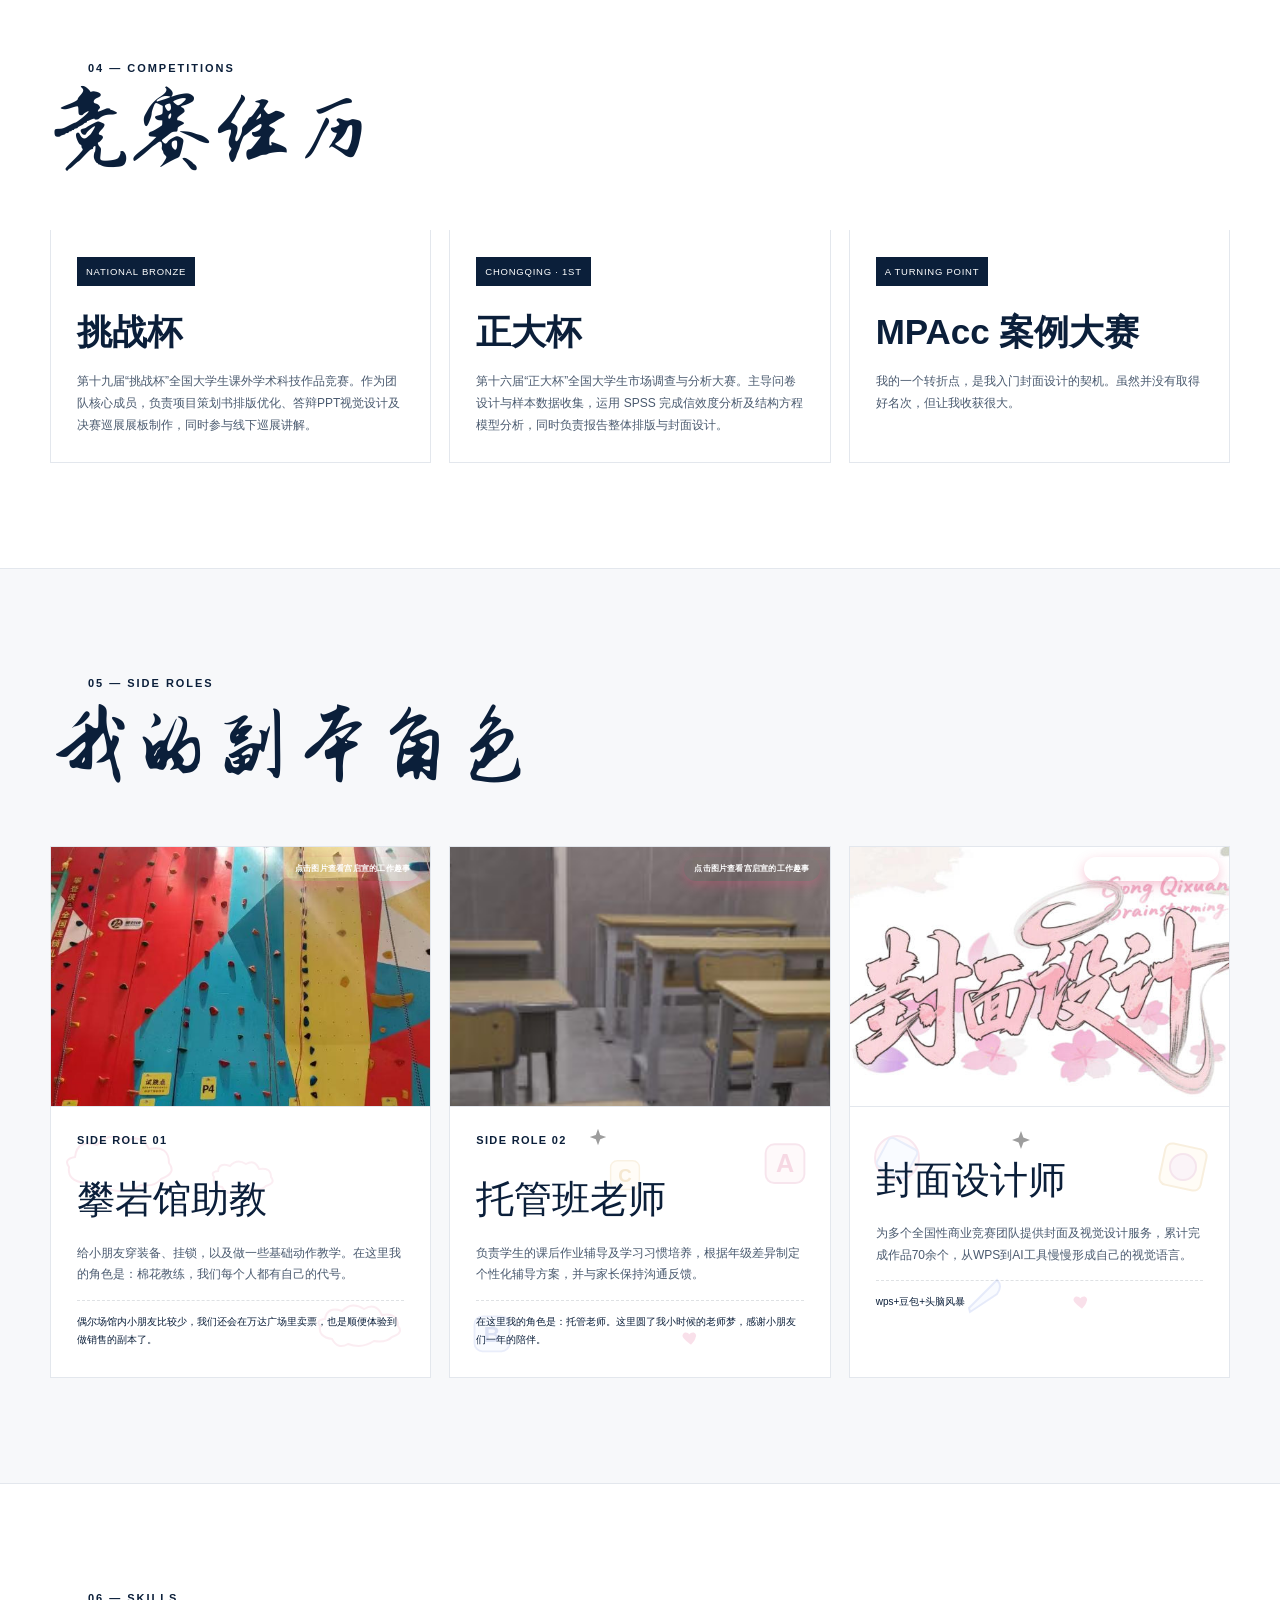
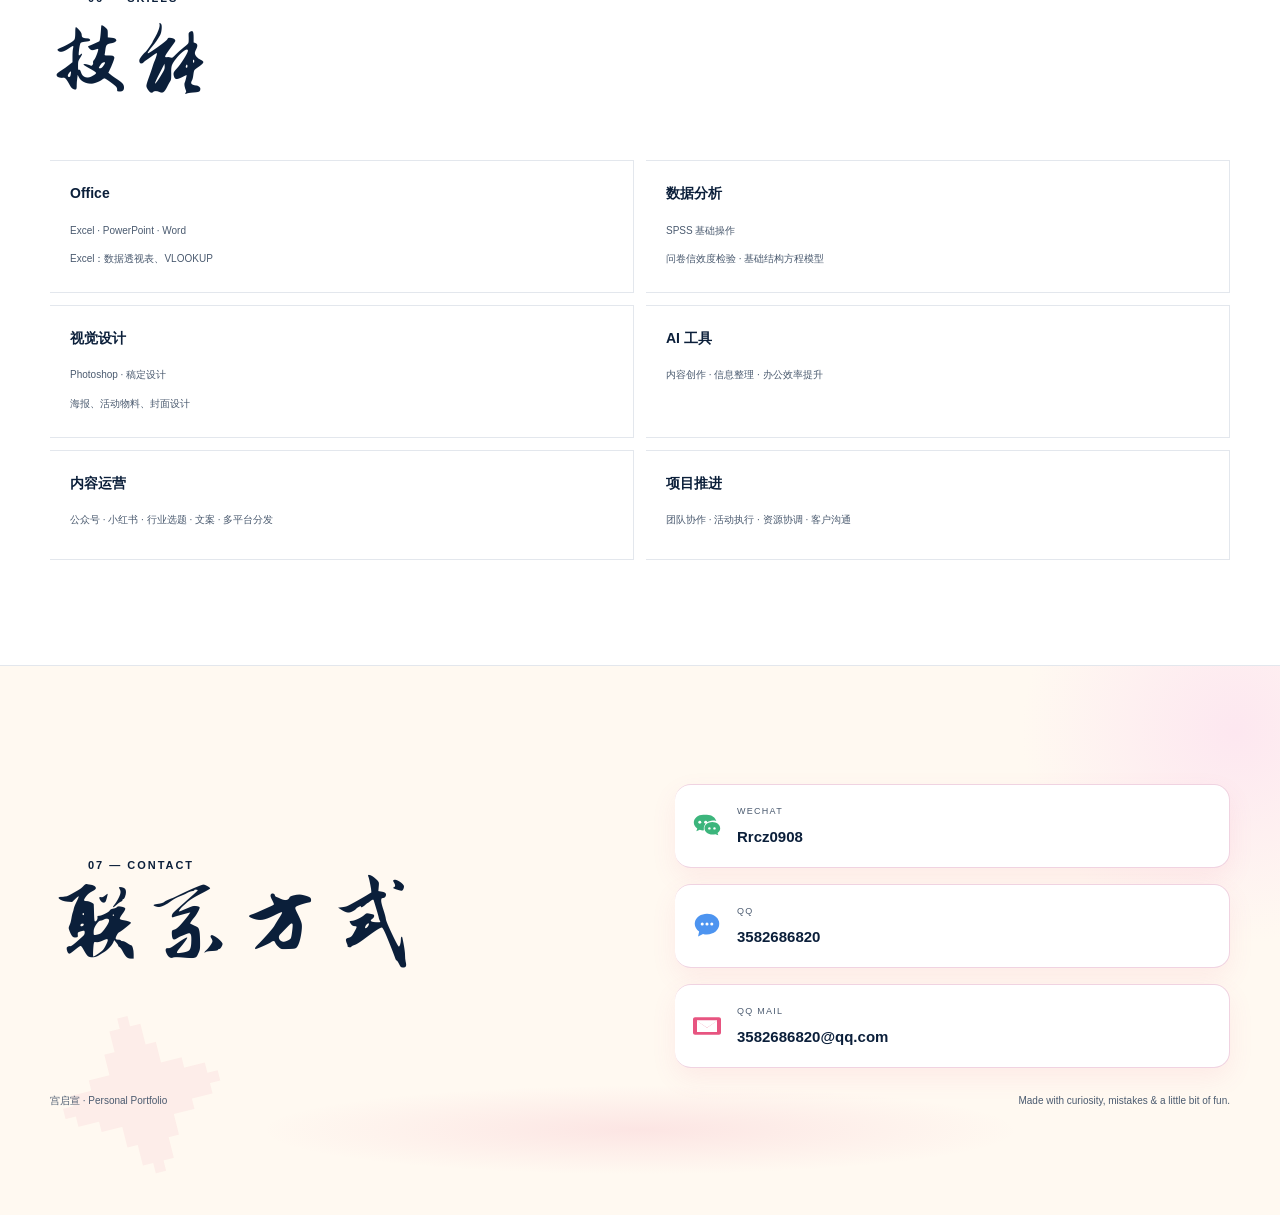
==== commit ec6636b6: "feat: 添加主题切换/时空胶囊邮件/赛博宠物三个互动功能" ====
--- a/index.html
+++ b/index.html
@@ -1,11 +1,11 @@
 <!doctype html><html lang="zh-CN"><head><meta charset="utf-8"><meta name="viewport" content="width=device-width,initial-scale=1"><title>宫启宣｜Personal Portfolio</title><style>
 @import url("https://fonts.googleapis.com/css2?family=Zhi+Mang+Xing&display=swap");
 @import url('https://fonts.googleapis.com/css2?family=Zhi+Mang+Xing&display=swap');
-:root{--ink:#0b1f3a;--orange:#ff7a00;--blue:#4c6fff;--pink:#f5a9c5;--yellow:#ffd86b;--cyan:#72d6ff;--cream:#fff9f1;--paper:#f7f8fa;--muted:#66758a;--line:#e3e7ed;--max:1180px}*{box-sizing:border-box}html{scroll-behavior:smooth}body{margin:0;color:var(--ink);font-family:Inter,-apple-system,BlinkMacSystemFont,'PingFang SC','Microsoft YaHei',sans-serif;line-height:1.8;background:#fff}a{text-decoration:none;color:inherit}button{font:inherit}.wrap{width:min(var(--max),calc(100% - 48px));margin:auto}::selection{background:var(--orange);color:#fff}
+:root{--ink:#0b1f3a;--orange:#ff7a00;--blue:#4c6fff;--pink:var(--pink);--yellow:#ffd86b;--cyan:#72d6ff;--cream:#fff9f1;--paper:#f7f8fa;--muted:#66758a;--line:#e3e7ed;--max:1180px}*{box-sizing:border-box}html{scroll-behavior:smooth}body{margin:0;color:var(--ink);font-family:Inter,-apple-system,BlinkMacSystemFont,'PingFang SC','Microsoft YaHei',sans-serif;line-height:1.8;background:#fff}a{text-decoration:none;color:inherit}button{font:inherit}.wrap{width:min(var(--max),calc(100% - 48px));margin:auto}::selection{background:var(--orange);color:#fff}
 .welcome{position:fixed;inset:0;z-index:9999;display:grid;place-items:center;overflow:hidden;color:#fff;background:linear-gradient(135deg,#071a34,#55358c 45%,#ef7898);animation:welcomeOut .9s 4.4s forwards}.welcome-in{text-align:center;position:relative;z-index:3;padding:24px}.welcome-title{font-family:'Zhi Mang Xing','STKaiti','KaiTi',cursive;font-size:clamp(58px,10vw,132px);line-height:1.15;letter-spacing:.04em;text-shadow:0 8px 30px #0003}.type-text{display:inline-block;overflow:hidden;white-space:nowrap;width:0;border-right:3px solid #fff;animation:typing 2.5s steps(10,end) .35s forwards,blink .65s step-end infinite}.welcome-sub{margin-top:20px;font-size:10px;letter-spacing:.32em;opacity:0;animation:fadeUp .8s 2.6s forwards}.orb{position:absolute;border-radius:50%;filter:blur(1px);opacity:.9;animation:orb 5s ease-in-out infinite alternate}.o1{width:34vw;height:34vw;left:-10vw;top:-13vw;background:var(--yellow)}.o2{width:20vw;height:20vw;right:3vw;top:13vh;background:var(--cyan);animation-delay:-1s}.o3{width:26vw;height:26vw;right:-8vw;bottom:-10vw;background:var(--orange);animation-delay:-2s}.o4{width:15vw;height:15vw;left:8vw;bottom:10vh;background:var(--pink);animation-delay:-3s}.spark{position:absolute;font-size:34px;animation:spin 3s linear infinite}.sp1{left:18%;top:28%}.sp2{right:23%;top:24%;color:var(--yellow)}.sp3{left:28%;bottom:20%;color:var(--cyan)}.sp4{right:30%;bottom:16%;color:var(--pink)}@keyframes typing{from{width:0}to{width:10em}}@keyframes blink{50%{border-color:transparent}}@keyframes fadeUp{from{opacity:0;transform:translateY(15px)}to{opacity:.9;transform:none}}@keyframes welcomeOut{to{opacity:0;visibility:hidden;pointer-events:none}}@keyframes orb{to{transform:translate(30px,22px) scale(1.08)}}@keyframes spin{to{transform:rotate(360deg)}}
 .nav{height:70px;position:sticky;top:0;z-index:30;background:#ffffffed;backdrop-filter:blur(16px);border-bottom:1px solid var(--line);display:flex;align-items:center}.navin{display:flex;justify-content:space-between;align-items:center}.brand{font-weight:700}.brand b{color:var(--orange)}.links{display:flex;gap:24px;font-size:10px;letter-spacing:.12em;color:var(--muted)}.links a:hover{color:var(--orange)}
 h1,h2,.title,.quote p,.fact strong,.story h3,.modal h2{font-family:'Noto Serif SC',serif;font-weight:400}.title,.contact h2{font-family:'Zhi Mang Xing','Noto Serif SC',serif;font-weight:400}.eyebrow,.kicker{font-size:10px;color:var(--orange);font-weight:700;letter-spacing:.18em}.kicker:before{content:'';display:inline-block;width:28px;height:2px;background:var(--orange);margin:0 10px 3px 0}
-.hero{min-height:calc(100vh - 70px);background:var(--cream);position:relative;overflow:hidden;display:flex;align-items:center}.hero:before{content:'';position:absolute;width:460px;height:460px;border-radius:50%;right:-160px;top:-140px;background:#ffd86b99}.hero:after{content:'';position:absolute;width:300px;height:300px;border-radius:50%;left:-150px;bottom:-160px;background:#f5a9c577}.hero-grid{position:relative;z-index:1;display:grid;grid-template-columns:1fr .9fr;gap:70px;align-items:center;padding:78px 0}.hero h1{font-size:clamp(90px,13vw,160px);line-height:.8;margin:18px 0 25px}.hero-sub{font-size:clamp(17px,2vw,24px);line-height:1.4}.hero-sub em{color:var(--orange);font-style:normal}.hero-note{color:var(--muted);font-size:15px}.tags{display:flex;flex-wrap:wrap;gap:8px;margin-top:18px}.tag{background:#fff;border:1px solid var(--line);padding:7px 11px;font-size:9px}.funfacts{display:grid;grid-template-columns:repeat(4,1fr);gap:9px;margin-top:25px}.fact{background:#fff;border:1px solid var(--line);padding:12px}.fact label{display:block;color:var(--muted);font-size:8px;letter-spacing:.12em}.fact strong{display:block;font-size:27px;line-height:1.25;margin:3px 0}.fact small{font-size:9px;color:var(--muted)}.avatar-wrap{width:min(440px,100%);aspect-ratio:1;justify-self:end;position:relative}.avatar-card{position:absolute;inset:24px 20px 20px;background:#fff;padding:12px;border:1px solid #0b1f3a22;box-shadow:0 25px 65px #0b1f3a20;transform:rotate(2deg);overflow:hidden}.avatar-card img{width:100%;height:100%;object-fit:cover;display:block}.sticker{position:absolute;padding:9px 12px;background:var(--ink);color:#fff;font-size:9px;font-weight:700;letter-spacing:.08em;box-shadow:4px 4px 0 var(--orange);z-index:3}.s1{top:0;right:3px;transform:rotate(7deg)}.s2{left:-2px;bottom:24px;background:var(--orange);box-shadow:4px 4px 0 var(--ink);transform:rotate(-6deg)}.star{position:absolute;font-size:44px;color:var(--orange);z-index:4}.star1{left:12px;top:-12px}.star2{right:-4px;bottom:-2px;color:var(--blue)}
+.hero{min-height:calc(100vh - 70px);background:var(--cream);position:relative;overflow:hidden;display:flex;align-items:center}.hero:before{content:'';position:absolute;width:460px;height:460px;border-radius:50%;right:-160px;top:-140px;background:#ffd86b99}.hero:after{content:'';position:absolute;width:300px;height:300px;border-radius:50%;left:-150px;bottom:-160px;background:var(--pink)77}.hero-grid{position:relative;z-index:1;display:grid;grid-template-columns:1fr .9fr;gap:70px;align-items:center;padding:78px 0}.hero h1{font-size:clamp(90px,13vw,160px);line-height:.8;margin:18px 0 25px}.hero-sub{font-size:clamp(17px,2vw,24px);line-height:1.4}.hero-sub em{color:var(--orange);font-style:normal}.hero-note{color:var(--muted);font-size:15px}.tags{display:flex;flex-wrap:wrap;gap:8px;margin-top:18px}.tag{background:#fff;border:1px solid var(--line);padding:7px 11px;font-size:9px}.funfacts{display:grid;grid-template-columns:repeat(4,1fr);gap:9px;margin-top:25px}.fact{background:#fff;border:1px solid var(--line);padding:12px}.fact label{display:block;color:var(--muted);font-size:8px;letter-spacing:.12em}.fact strong{display:block;font-size:27px;line-height:1.25;margin:3px 0}.fact small{font-size:9px;color:var(--muted)}.avatar-wrap{width:min(440px,100%);aspect-ratio:1;justify-self:end;position:relative}.avatar-card{position:absolute;inset:24px 20px 20px;background:#fff;padding:12px;border:1px solid #0b1f3a22;box-shadow:0 25px 65px #0b1f3a20;transform:rotate(2deg);overflow:hidden}.avatar-card img{width:100%;height:100%;object-fit:cover;display:block}.sticker{position:absolute;padding:9px 12px;background:var(--ink);color:#fff;font-size:9px;font-weight:700;letter-spacing:.08em;box-shadow:4px 4px 0 var(--orange);z-index:3}.s1{top:0;right:3px;transform:rotate(7deg)}.s2{left:-2px;bottom:24px;background:var(--orange);box-shadow:4px 4px 0 var(--ink);transform:rotate(-6deg)}.star{position:absolute;font-size:44px;color:var(--orange);z-index:4}.star1{left:12px;top:-12px}.star2{right:-4px;bottom:-2px;color:var(--blue)}
 .section{padding:105px 0;border-bottom:1px solid var(--line)}.soft{background:var(--paper)}.top{display:block;margin-bottom:48px}.title{font-size:clamp(58px,7vw,92px);line-height:1;margin:7px 0}.timeline{display:grid;grid-template-columns:repeat(6,1fr);border-top:2px solid var(--ink)}.time{padding:20px 16px 18px 0;border-right:1px solid var(--line);min-height:315px;position:relative}.time:last-child{border:0}.time:before{content:'';position:absolute;top:-6px;left:0;width:10px;height:10px;border-radius:50%;background:var(--orange)}.year{font-size:11px;font-weight:700;margin-bottom:25px}.time h3{font-family:Inter,sans-serif;font-weight:700;font-size:16px;line-height:1.45;margin:0 0 9px}.time p{font-size:12px;color:var(--muted);margin:0}.time a{color:var(--orange);border-bottom:1px solid #ff7a0055;cursor:pointer}.quote{text-align:center;padding:78px 0 15px}.quote p{font-family:'Zhi Mang Xing','STKaiti','KaiTi',cursive;font-size:clamp(42px,5vw,68px);line-height:1.25;margin:0;display:inline-block;overflow:hidden;white-space:nowrap;width:0;border-right:3px solid var(--orange);animation:quoteTyping 3.4s steps(21,end) .4s forwards,quoteBlink .65s step-end infinite}@keyframes quoteTyping{from{width:0}to{width:21em}}@keyframes quoteBlink{50%{border-color:transparent}}
 .experience{display:flex;flex-direction:column;gap:0}.exp-item{position:relative;border-top:1px solid var(--line);padding:25px 0 25px 20px}.exp-item:before{content:'✦';position:absolute;left:-5px;top:18px;color:var(--orange)}.exp-date{color:var(--orange);font-size:10px;letter-spacing:.08em}.exp-item h3{font-family:Inter,sans-serif;font-weight:700;font-size:20px;margin:7px 0}.exp-role{color:var(--muted);font-size:12px;margin-bottom:9px}.exp-item ul{margin:0;padding-left:18px;color:var(--muted);font-size:12px;line-height:1.9}
 .project-grid,.competition-grid,.stories{display:grid;grid-template-columns:repeat(3,1fr);gap:18px}.project-card,.comp,.story{background:#fff;border:1px solid var(--line);transition:.25s}.project-card:hover,.comp:hover,.story:hover{transform:translateY(-5px);box-shadow:0 18px 40px #0b1f3a12}.project-card{padding:25px;min-height:290px}.project-no,.story-no{font-size:9px;color:var(--orange);font-weight:700;letter-spacing:.12em}.project-card h3{font-family:Inter,sans-serif;font-weight:700;font-size:24px;margin:18px 0 9px}.project-card p,.comp p,.story p{font-size:12px;color:var(--muted);margin:0}.project-meta{margin-top:18px;padding-top:14px;border-top:1px dashed var(--line);font-size:10px;color:var(--muted)}
@@ -146,9 +146,9 @@
 }
 /* ============================================================
    THEME · 橙色 → 粉色（用户偏好 2026-09-04）
-   主强调色改为粉色 #e75480；想换深浅只需改这一处的 --orange 值。
-   ============================================================ */
-:root{--orange:#e75480}
+   主强调色改为粉色 var(--orange)；想换深浅只需改这一处的 --orange 值。
+   ============================================================ */
+:root{--orange:var(--orange)}
 .time a{border-bottom-color:rgba(231,84,128,.35)}
 .project-card:hover,.comp:hover,.story:hover,.skill-box:hover{border-color:rgba(231,84,128,.35)}
 #cur-dot{box-shadow:0 0 10px rgba(231,84,128,.55)}
@@ -223,7 +223,7 @@
 .contact .wrap{position:relative;z-index:1}
 .contact-grid{align-items:center}
 .contact h2{position:relative;display:inline-block;padding-bottom:16px}
-.contact h2:after{content:'';position:absolute;left:2px;bottom:0;width:92px;height:6px;border-radius:4px;background:linear-gradient(90deg,var(--orange),#f5a9c5 55%,#ffd86b)}
+.contact h2:after{content:'';position:absolute;left:2px;bottom:0;width:92px;height:6px;border-radius:4px;background:linear-gradient(90deg,var(--orange),var(--pink) 55%,#ffd86b)}
 .contact-list{display:flex;flex-direction:column;gap:16px;border-top:0;margin-top:8px}
 .contact-item{position:relative;display:flex;flex-direction:column;gap:4px;background:#fff;border:1px solid #f0d3e1;border-left:4px solid var(--orange);border-radius:16px;padding:18px 22px 17px 62px;box-shadow:0 10px 26px rgba(231,84,128,.09);transition:transform .22s ease,box-shadow .22s ease,border-color .22s ease}
 .contact-item:hover{transform:translateY(-3px);box-shadow:0 16px 34px rgba(231,84,128,.16);border-left-color:#c23a68}
@@ -298,7 +298,7 @@
    ============================================================ */
 
 /* 1) 阅读进度条 */
-#readProgress{position:fixed;top:0;left:0;height:3px;width:100%;background:linear-gradient(90deg,var(--orange),#f5a9c5);z-index:2147483647;transform-origin:left;transform:scaleX(0);pointer-events:none}
+#readProgress{position:fixed;top:0;left:0;height:3px;width:100%;background:linear-gradient(90deg,var(--orange),var(--pink));z-index:2147483647;transform-origin:left;transform:scaleX(0);pointer-events:none}
 
 /* 2) hero 滚动视差（轻量，CSS 变量驱动） */
 .hero:before{transform:translateY(var(--px-before,0))}
@@ -347,6 +347,53 @@
   .time:before{background:var(--orange)}
 }
 
+
+.theme-switcher{position:fixed;right:16px;bottom:120px;z-index:9998;display:flex;flex-direction:column;align-items:center;gap:8px;padding:10px 8px;background:rgba(255,255,255,.92);backdrop-filter:blur(8px);border-radius:20px;box-shadow:0 4px 20px rgba(0,0,0,.1);border:1px solid rgba(0,0,0,.06)}
+.theme-dot{width:24px;height:24px;border-radius:50%;border:2px solid #fff;box-shadow:0 2px 8px rgba(0,0,0,.15);cursor:pointer;transition:transform .2s,box-shadow .2s;flex-shrink:0}
+.theme-dot:hover{transform:scale(1.2)}
+.theme-dot.active{box-shadow:0 0 0 2px #fff,0 0 0 4px var(--orange)}
+.theme-label{font-size:9px;color:#999;text-align:center;letter-spacing:.05em;writing-mode:vertical-rl;margin:2px 0}
+.mail-trigger{display:inline-flex;align-items:center;gap:6px;margin-top:14px;padding:9px 18px;background:var(--orange);color:#fff;border-radius:20px;font-size:12px;cursor:pointer;border:none;transition:transform .2s,box-shadow .2s}
+.mail-trigger:hover{transform:translateY(-2px);box-shadow:0 6px 16px rgba(0,0,0,.15)}
+.mail-modal{position:fixed;inset:0;z-index:10000;display:none;align-items:center;justify-content:center;background:rgba(11,31,58,.5);backdrop-filter:blur(4px);padding:20px}
+.mail-modal.show{display:flex}
+.mail-paper{width:100%;max-width:440px;background:linear-gradient(180deg,#fffdf5 0%,#fff9e8 100%);border-radius:8px;box-shadow:0 20px 60px rgba(0,0,0,.3);padding:32px 28px;position:relative;animation:mailIn .4s ease-out;border:1px solid #f0e6c8;box-sizing:border-box}
+.mail-paper::before{content:'';position:absolute;top:0;left:0;right:0;height:6px;background:repeating-linear-gradient(90deg,var(--orange) 0px,var(--orange) 8px,transparent 8px,transparent 16px);border-radius:8px 8px 0 0}
+@keyframes mailIn{from{opacity:0;transform:translateY(30px) rotate(-2deg)}to{opacity:1;transform:translateY(0) rotate(0)}}
+.mail-title{font-family:'Zhi Mang Xing','STKaiti','KaiTi',cursive;font-size:28px;color:var(--orange);text-align:center;margin:0 0 6px}
+.mail-subtitle{font-size:11px;color:#b8a878;text-align:center;margin:0 0 20px;letter-spacing:.1em}
+.mail-field{margin-bottom:14px}
+.mail-field label{display:block;font-size:12px;color:#8a7a5a;margin-bottom:4px;font-weight:600}
+.mail-field input,.mail-field textarea{width:100%;padding:10px 12px;border:1px solid #e8dcc0;border-radius:6px;background:rgba(255,255,255,.7);font-size:13px;font-family:inherit;color:#333;resize:vertical;box-sizing:border-box}
+.mail-field input:focus,.mail-field textarea:focus{outline:none;border-color:var(--orange);box-shadow:0 0 0 3px rgba(231,84,128,.1)}
+.mail-field textarea{min-height:100px}
+.mail-actions{display:flex;gap:10px;justify-content:center;margin-top:18px}
+.mail-send{padding:10px 28px;background:var(--orange);color:#fff;border:none;border-radius:24px;font-size:14px;cursor:pointer;transition:transform .2s;font-weight:600}
+.mail-send:hover{transform:scale(1.05)}
+.mail-cancel{padding:10px 20px;background:transparent;color:#999;border:1px solid #ddd;border-radius:24px;font-size:13px;cursor:pointer}
+.mail-success{text-align:center;padding:20px 0;display:none}
+.mail-success.show{display:block}
+.mail-pigeon{font-size:48px;margin-bottom:10px;animation:pigeonFly 1s ease-in-out infinite alternate;display:inline-block}
+@keyframes pigeonFly{from{transform:translateY(0) rotate(-5deg)}to{transform:translateY(-8px) rotate(5deg)}}
+.mail-success p{font-size:13px;color:#8a7a5a;line-height:1.8;margin:0}
+.pet-widget{position:fixed;left:16px;bottom:16px;z-index:9997;width:72px;cursor:pointer;user-select:none;transition:transform .2s}
+.pet-widget:hover{transform:scale(1.08)}
+.pet-body{width:64px;height:64px;margin:0 auto;position:relative}
+.pet-svg{width:100%;height:100%;filter:drop-shadow(0 4px 8px rgba(0,0,0,.15))}
+.pet-bubble{position:absolute;top:-38px;left:50%;transform:translateX(-50%);background:#fff;padding:6px 12px;border-radius:14px;font-size:11px;color:#333;white-space:nowrap;box-shadow:0 2px 10px rgba(0,0,0,.1);opacity:0;transition:opacity .3s;pointer-events:none;border:1px solid #f0f0f0;z-index:1}
+.pet-bubble.show{opacity:1}
+.pet-bubble::after{content:'';position:absolute;bottom:-6px;left:50%;transform:translateX(-50%);border-left:6px solid transparent;border-right:6px solid transparent;border-top:6px solid #fff}
+.pet-status{text-align:center;font-size:9px;color:#999;margin-top:2px;letter-spacing:.05em}
+.pet-close{position:absolute;top:-4px;right:-4px;width:18px;height:18px;border-radius:50%;background:#fff;color:#999;border:1px solid #eee;font-size:11px;line-height:16px;text-align:center;cursor:pointer;opacity:0;transition:opacity .2s;z-index:2}
+.pet-widget:hover .pet-close{opacity:1}
+.pet-widget.hidden{display:none}
+.pet-anim-bounce{animation:petBounce .6s ease-in-out}
+@keyframes petBounce{0%,100%{transform:translateY(0)}50%{transform:translateY(-10px)}}
+.pet-anim-spin{animation:petSpin .8s ease-in-out}
+@keyframes petSpin{from{transform:rotate(0)}to{transform:rotate(360deg)}}
+.pet-anim-sleep .pet-svg{animation:petSleep 3s ease-in-out infinite}
+@keyframes petSleep{0%,100%{transform:translateY(0)}50%{transform:translateY(2px)}}
+@media(max-width:640px){.theme-switcher{right:10px;bottom:100px;padding:8px 6px}.theme-dot{width:20px;height:20px}.pet-widget{left:10px;bottom:10px;width:60px}.pet-body{width:54px;height:54px}.mail-paper{padding:24px 18px}}
 </style><link rel="stylesheet" href="search.css"><script src="search.js" defer></script><script>
 /* ============================================================
    RANDOM QUOTE · 首页头部：每次刷新随机展示一句语录（带引号）
@@ -422,11 +469,11 @@
 <nav class="nav"><div class="wrap navin"><div class="brand">宫启宣 <b>✦</b></div><div class="links"><a href="#about">TIME MAP</a><a href="#experience">INTERNSHIPS</a><a href="#projects">PROJECTS</a><a href="#competitions">COMPETITIONS</a><a href="#side">SIDE ROLES</a><a href="#skills">SKILLS</a><a href="#contact">CONTACT</a></div></div></nav>
 <main>
 <section class="hero"><div class="wrap hero-grid"><div><div class="eyebrow">PERSONAL PORTFOLIO · 2026</div><h1>宫启宣</h1><div class="hero-sub">Accounting Student <em>×</em> Content Operations <em>×</em> Cross-border Business</div><p class="hero-note">嗨，我是宫启宣。这里是一小部分的我。</p><div class="tags"><span class="tag">BUSINESS INSIGHT</span><span class="tag">CONTENT STRATEGY</span><span class="tag">VISUAL COMMUNICATION</span></div><div class="funfacts"><div class="fact"><label>HEIGHT</label><strong>165</strong><small>明星身高</small></div><div class="fact"><label>WEIGHT</label><strong>54 kg+</strong><small>不公开上限，嘻嘻。</small></div><div class="fact"><label>MAJOR</label><strong>会计学</strong><small>目前还没学会财务造假</small></div><div class="fact"><label>GRAD</label><strong>2027</strong><small>重庆科技大学</small></div></div></div><div class="avatar-wrap"><div class="star star1">✦</div><div class="avatar-card"><img src="avatar.jpg" alt="宫启宣头像"></div><div class="sticker s1">HELLO, I'M GONGQIXUAN</div><div class="sticker s2">BUSINESS · CONTENT · DESIGN</div><div class="star star2">✦</div></div></div></section>
-<section id="about" class="section soft"><div class="wrap"><div class="top"><div><div class="kicker">01 — MY TIME MAP</div><h2 class="title">我的时间图谱</h2></div></div><div class="timeline"><div class="time"><div class="year">2023.09</div><h3>重庆科技大学</h3><p>会计学专业。<br><br>自我探索的起点。</p></div><div class="time"><div class="year">2023.10</div><h3><a onclick="openCampus()">大学生创业助学基地 ↗</a></h3><p>进入科技服务中心，交到了大学里最棒的朋友，我们为师生提供打印复印服务；我学会了制作寸照、海报和常规宣传物料，入门 Photoshop，熟练掌握了办公软件。</p></div><div class="time"><div class="year">2024.09</div><h3>年度先进个人 · 行政总监</h3><p>获评2023—2024年度大学生创业助学基地年度先进个人，并担任基地行政总监。我认识了更多的人，交到了更多朋友。参与了基地每一场大大小小的活动：素质拓展活动、新老员工交流会、五月生日交流会、毕业季收书活动、寒暑假打卡活动...大学生创业助学基地是我大学里最浓墨重彩的一笔</p></div><div class="time"><div class="year">2025.01</div><h3>中瑞诚会计师事务所</h3><p>我的第一次实习，比起学到的知识更重要的是让我对工作有了新的认识。</p></div><div class="time"><div class="year">2026.01</div><h3>招商银行</h3><p>体验到了真正的银行工作，让我对银行这个职业有了新的认识。</p></div><div class="time"><div class="year">2026.07</div><h3>亿龙达跨境物流</h3><p>进入跨境物流赛道，开始做公众号、小红书、设计和内容运营。</p></div></div><div class="quote journey-quote"><div class="jq-text">人生没有白走的路，<br><em>走过的每一步</em>都算数。</div><div class="jq-scene" aria-hidden="true"><svg viewBox="0 0 800 240" role="img" aria-label="小女孩在花间小路散步的插画"><defs><linearGradient id="sky" x1="0" y1="0" x2="0" y2="1"><stop offset="0" stop-color="#fff2f7"/><stop offset="1" stop-color="#ffe1ed"/></linearGradient><radialGradient id="sunGlow" cx="0.5" cy="0.5" r="0.5"><stop offset="0" stop-color="rgba(245,169,197,.8)"/><stop offset="1" stop-color="rgba(245,169,197,0)"/></radialGradient><linearGradient id="hillB" x1="0" y1="0" x2="0" y2="1"><stop offset="0" stop-color="#f7c3d5"/><stop offset="1" stop-color="#f4b8cd"/></linearGradient><linearGradient id="hillF" x1="0" y1="0" x2="0" y2="1"><stop offset="0" stop-color="#f2acc6"/><stop offset="1" stop-color="#eea0bc"/></linearGradient><linearGradient id="ground" x1="0" y1="0" x2="0" y2="1"><stop offset="0" stop-color="#fde9f1"/><stop offset="1" stop-color="#f9dce8"/></linearGradient><g id="fp"><ellipse cx="0" cy="5" rx="6.5" ry="10.5" fill="currentColor"/><circle cx="-4.5" cy="-6" r="2.5" fill="currentColor"/><circle cx="0" cy="-8" r="2.7" fill="currentColor"/><circle cx="4.5" cy="-6" r="2.5" fill="currentColor"/><circle cx="-2.2" cy="-1.5" r="2" fill="currentColor"/><circle cx="2.2" cy="-1.5" r="2" fill="currentColor"/></g><g id="flower"><circle cx="0" cy="0" r="3" fill="#fff"/><circle cx="3.5" cy="-1" r="3" fill="#fff"/><circle cx="3.5" cy="3.2" r="3" fill="#fff"/><circle cx="-3.5" cy="-1" r="3" fill="#fff"/><circle cx="-3.5" cy="3.2" r="3" fill="#fff"/><circle cx="0" cy="1.2" r="2.2" fill="#ffd166"/></g></defs><rect width="800" height="240" fill="url(#sky)"/><circle cx="660" cy="52" r="90" fill="url(#sunGlow)"/><circle cx="660" cy="52" r="26" fill="rgba(255,255,255,.9)"/><circle cx="660" cy="52" r="34" fill="rgba(255,255,255,.35)"/><g fill="rgba(255,255,255,.85)"><ellipse cx="130" cy="52" rx="40" ry="14"/><ellipse cx="165" cy="44" rx="28" ry="12"/><ellipse cx="100" cy="60" rx="26" ry="10"/><ellipse cx="470" cy="80" rx="34" ry="11"/><ellipse cx="500" cy="73" rx="24" ry="10"/></g><path d="M0,178 Q120,128 240,172 Q340,200 480,166 Q600,140 720,172 Q760,182 800,170 L800,240 L0,240 Z" fill="url(#hillB)"/><path d="M0,200 Q140,164 300,196 Q430,224 560,190 Q680,162 800,196 L800,240 L0,240 Z" fill="url(#hillF)"/><path d="M0,214 Q200,198 420,210 Q620,220 800,206 L800,240 L0,240 Z" fill="url(#ground)"/><path d="M-10,222 C 160,204 300,232 470,212 C 620,196 700,214 810,202" fill="none" stroke="#f7c7d8" stroke-width="26" stroke-linecap="round" opacity=".8"/><path d="M-10,222 C 160,204 300,232 470,212 C 620,196 700,214 810,202" fill="none" stroke="#fff" stroke-width="6" stroke-dasharray="3 14" stroke-linecap="round" opacity=".7"/><use href="#flower" transform="translate(120,196) scale(.8)"/><use href="#flower" transform="translate(200,224) scale(.7)"/><use href="#flower" transform="translate(300,210) scale(.6)"/><use href="#flower" transform="translate(520,214) scale(.8)"/><use href="#flower" transform="translate(610,190) scale(.7)"/><use href="#flower" transform="translate(730,216) scale(.6)"/><g stroke="#f0a8c4" stroke-width="2.4" fill="none" stroke-linecap="round"><path d="M90,208 q3,-8 1,-14"/><path d="M97,208 q4,-9 4,-15"/><path d="M104,208 q-2,-8 -4,-13"/><path d="M440,214 q3,-8 1,-13"/><path d="M447,214 q4,-9 4,-14"/></g><g color="rgba(231,84,128,.95)"><use href="#fp" transform="translate(80,220) rotate(-16) scale(.66)" opacity=".15"/><use href="#fp" transform="translate(140,212) rotate(-12) scale(.72)" opacity=".24"/><use href="#fp" transform="translate(198,226) rotate(-7) scale(.78)" opacity=".33"/><use href="#fp" transform="translate(256,218) rotate(-3) scale(.84)" opacity=".42"/><use href="#fp" transform="translate(314,226) rotate(1) scale(.9)" opacity=".52"/><use href="#fp" transform="translate(372,216) rotate(4) scale(.95)" opacity=".62"/><use href="#fp" transform="translate(430,210) rotate(7) scale(1)" opacity=".72"/><use href="#fp" transform="translate(488,202) rotate(10) scale(1.04)" opacity=".83"/><use href="#fp" transform="translate(544,194) rotate(13) scale(1.08)" opacity=".93"/></g><g stroke="#f49dbd" stroke-width="3" fill="none" stroke-linecap="round"><path d="M300,52 q7,-8 14,0 q7,-8 14,0"/><path d="M356,76 q6,-7 12,0 q6,-7 12,0"/></g><g transform="translate(620,176) scale(1.32)"><ellipse cx="4" cy="40" rx="26" ry="6" fill="rgba(11,31,58,.12)"/><path d="M-7,-14 L-16,9 L-25,13" fill="none" stroke="#0b1f3a" stroke-width="5" stroke-linecap="round" stroke-linejoin="round"/><path d="M7,-14 L16,9 L26,5" fill="none" stroke="#0b1f3a" stroke-width="5" stroke-linecap="round" stroke-linejoin="round"/><ellipse cx="-26" cy="14" rx="8" ry="4.5" fill="#e75480" transform="rotate(-10 -26 14)"/><ellipse cx="27" cy="6" rx="8" ry="4.5" fill="#e75480" transform="rotate(8 27 6)"/><path d="M-17,-16 Q-19,-37 0,-39 Q19,-37 17,-16 C 14,-11 12,-9 6,-9 C 2,-9 0,-11 -4,-11 C -8,-11 -10,-9 -13,-11 C -15,-12 -16,-13 -17,-16 Z" fill="#f5a9c5"/><path d="M-13,-20 Q0,-25 13,-20 L10,-30 Q0,-34 -10,-30 Z" fill="#ee8fb4"/><path d="M-15,-29 Q-26,-22 -30,-13" fill="none" stroke="#0b1f3a" stroke-width="5" stroke-linecap="round"/><path d="M15,-29 Q26,-22 32,-30" fill="none" stroke="#0b1f3a" stroke-width="5" stroke-linecap="round"/><circle cx="0" cy="-52" r="13" fill="#ffdcc4"/><path d="M-13,-52 C-13,-67 13,-67 13,-52 C13,-59 7,-61 5,-63 C 2,-66 -2,-66 -5,-63 C-7,-61 -13,-59 -13,-52 Z" fill="#0b1f3a"/><circle cx="-20" cy="-62" r="6.5" fill="#0b1f3a"/><circle cx="20" cy="-62" r="6.5" fill="#0b1f3a"/><path d="M-20,-68 q2,10 0,13" stroke="#e75480" stroke-width="2" fill="none" stroke-linecap="round"/><path d="M20,-68 q-2,10 0,13" stroke="#e75480" stroke-width="2" fill="none" stroke-linecap="round"/><circle cx="-5" cy="-53" r="1.7" fill="#0b1f3a"/><circle cx="5" cy="-53" r="1.7" fill="#0b1f3a"/><circle cx="-8.5" cy="-48" r="2.4" fill="rgba(231,84,128,.5)"/><circle cx="8.5" cy="-48" r="2.4" fill="rgba(231,84,128,.5)"/><path d="M-3,-48 Q0,-45 3,-48" fill="none" stroke="#e75480" stroke-width="1.4" stroke-linecap="round"/></g><text x="96" y="36" fill="rgba(231,84,128,.5)" font-size="20">✦</text><text x="210" y="108" fill="rgba(231,84,128,.38)" font-size="14">✦</text><text x="560" y="40" fill="rgba(231,84,128,.45)" font-size="18">✦</text><text x="392" y="60" fill="rgba(76,111,255,.3)" font-size="13">✧</text><text x="700" y="120" fill="rgba(245,169,197,.65)" font-size="15">✧</text></svg></div></div></div></section>
+<section id="about" class="section soft"><div class="wrap"><div class="top"><div><div class="kicker">01 — MY TIME MAP</div><h2 class="title">我的时间图谱</h2></div></div><div class="timeline"><div class="time"><div class="year">2023.09</div><h3>重庆科技大学</h3><p>会计学专业。<br><br>自我探索的起点。</p></div><div class="time"><div class="year">2023.10</div><h3><a onclick="openCampus()">大学生创业助学基地 ↗</a></h3><p>进入科技服务中心，交到了大学里最棒的朋友，我们为师生提供打印复印服务；我学会了制作寸照、海报和常规宣传物料，入门 Photoshop，熟练掌握了办公软件。</p></div><div class="time"><div class="year">2024.09</div><h3>年度先进个人 · 行政总监</h3><p>获评2023—2024年度大学生创业助学基地年度先进个人，并担任基地行政总监。我认识了更多的人，交到了更多朋友。参与了基地每一场大大小小的活动：素质拓展活动、新老员工交流会、五月生日交流会、毕业季收书活动、寒暑假打卡活动...大学生创业助学基地是我大学里最浓墨重彩的一笔</p></div><div class="time"><div class="year">2025.01</div><h3>中瑞诚会计师事务所</h3><p>我的第一次实习，比起学到的知识更重要的是让我对工作有了新的认识。</p></div><div class="time"><div class="year">2026.01</div><h3>招商银行</h3><p>体验到了真正的银行工作，让我对银行这个职业有了新的认识。</p></div><div class="time"><div class="year">2026.07</div><h3>亿龙达跨境物流</h3><p>进入跨境物流赛道，开始做公众号、小红书、设计和内容运营。</p></div></div><div class="quote journey-quote"><div class="jq-text">人生没有白走的路，<br><em>走过的每一步</em>都算数。</div><div class="jq-scene" aria-hidden="true"><svg viewBox="0 0 800 240" role="img" aria-label="小女孩在花间小路散步的插画"><defs><linearGradient id="sky" x1="0" y1="0" x2="0" y2="1"><stop offset="0" stop-color="#fff2f7"/><stop offset="1" stop-color="#ffe1ed"/></linearGradient><radialGradient id="sunGlow" cx="0.5" cy="0.5" r="0.5"><stop offset="0" stop-color="rgba(245,169,197,.8)"/><stop offset="1" stop-color="rgba(245,169,197,0)"/></radialGradient><linearGradient id="hillB" x1="0" y1="0" x2="0" y2="1"><stop offset="0" stop-color="#f7c3d5"/><stop offset="1" stop-color="#f4b8cd"/></linearGradient><linearGradient id="hillF" x1="0" y1="0" x2="0" y2="1"><stop offset="0" stop-color="#f2acc6"/><stop offset="1" stop-color="#eea0bc"/></linearGradient><linearGradient id="ground" x1="0" y1="0" x2="0" y2="1"><stop offset="0" stop-color="#fde9f1"/><stop offset="1" stop-color="#f9dce8"/></linearGradient><g id="fp"><ellipse cx="0" cy="5" rx="6.5" ry="10.5" fill="currentColor"/><circle cx="-4.5" cy="-6" r="2.5" fill="currentColor"/><circle cx="0" cy="-8" r="2.7" fill="currentColor"/><circle cx="4.5" cy="-6" r="2.5" fill="currentColor"/><circle cx="-2.2" cy="-1.5" r="2" fill="currentColor"/><circle cx="2.2" cy="-1.5" r="2" fill="currentColor"/></g><g id="flower"><circle cx="0" cy="0" r="3" fill="#fff"/><circle cx="3.5" cy="-1" r="3" fill="#fff"/><circle cx="3.5" cy="3.2" r="3" fill="#fff"/><circle cx="-3.5" cy="-1" r="3" fill="#fff"/><circle cx="-3.5" cy="3.2" r="3" fill="#fff"/><circle cx="0" cy="1.2" r="2.2" fill="#ffd166"/></g></defs><rect width="800" height="240" fill="url(#sky)"/><circle cx="660" cy="52" r="90" fill="url(#sunGlow)"/><circle cx="660" cy="52" r="26" fill="rgba(255,255,255,.9)"/><circle cx="660" cy="52" r="34" fill="rgba(255,255,255,.35)"/><g fill="rgba(255,255,255,.85)"><ellipse cx="130" cy="52" rx="40" ry="14"/><ellipse cx="165" cy="44" rx="28" ry="12"/><ellipse cx="100" cy="60" rx="26" ry="10"/><ellipse cx="470" cy="80" rx="34" ry="11"/><ellipse cx="500" cy="73" rx="24" ry="10"/></g><path d="M0,178 Q120,128 240,172 Q340,200 480,166 Q600,140 720,172 Q760,182 800,170 L800,240 L0,240 Z" fill="url(#hillB)"/><path d="M0,200 Q140,164 300,196 Q430,224 560,190 Q680,162 800,196 L800,240 L0,240 Z" fill="url(#hillF)"/><path d="M0,214 Q200,198 420,210 Q620,220 800,206 L800,240 L0,240 Z" fill="url(#ground)"/><path d="M-10,222 C 160,204 300,232 470,212 C 620,196 700,214 810,202" fill="none" stroke="#f7c7d8" stroke-width="26" stroke-linecap="round" opacity=".8"/><path d="M-10,222 C 160,204 300,232 470,212 C 620,196 700,214 810,202" fill="none" stroke="#fff" stroke-width="6" stroke-dasharray="3 14" stroke-linecap="round" opacity=".7"/><use href="#flower" transform="translate(120,196) scale(.8)"/><use href="#flower" transform="translate(200,224) scale(.7)"/><use href="#flower" transform="translate(300,210) scale(.6)"/><use href="#flower" transform="translate(520,214) scale(.8)"/><use href="#flower" transform="translate(610,190) scale(.7)"/><use href="#flower" transform="translate(730,216) scale(.6)"/><g stroke="#f0a8c4" stroke-width="2.4" fill="none" stroke-linecap="round"><path d="M90,208 q3,-8 1,-14"/><path d="M97,208 q4,-9 4,-15"/><path d="M104,208 q-2,-8 -4,-13"/><path d="M440,214 q3,-8 1,-13"/><path d="M447,214 q4,-9 4,-14"/></g><g color="rgba(231,84,128,.95)"><use href="#fp" transform="translate(80,220) rotate(-16) scale(.66)" opacity=".15"/><use href="#fp" transform="translate(140,212) rotate(-12) scale(.72)" opacity=".24"/><use href="#fp" transform="translate(198,226) rotate(-7) scale(.78)" opacity=".33"/><use href="#fp" transform="translate(256,218) rotate(-3) scale(.84)" opacity=".42"/><use href="#fp" transform="translate(314,226) rotate(1) scale(.9)" opacity=".52"/><use href="#fp" transform="translate(372,216) rotate(4) scale(.95)" opacity=".62"/><use href="#fp" transform="translate(430,210) rotate(7) scale(1)" opacity=".72"/><use href="#fp" transform="translate(488,202) rotate(10) scale(1.04)" opacity=".83"/><use href="#fp" transform="translate(544,194) rotate(13) scale(1.08)" opacity=".93"/></g><g stroke="#f49dbd" stroke-width="3" fill="none" stroke-linecap="round"><path d="M300,52 q7,-8 14,0 q7,-8 14,0"/><path d="M356,76 q6,-7 12,0 q6,-7 12,0"/></g><g transform="translate(620,176) scale(1.32)"><ellipse cx="4" cy="40" rx="26" ry="6" fill="rgba(11,31,58,.12)"/><path d="M-7,-14 L-16,9 L-25,13" fill="none" stroke="#0b1f3a" stroke-width="5" stroke-linecap="round" stroke-linejoin="round"/><path d="M7,-14 L16,9 L26,5" fill="none" stroke="#0b1f3a" stroke-width="5" stroke-linecap="round" stroke-linejoin="round"/><ellipse cx="-26" cy="14" rx="8" ry="4.5" fill="var(--orange)" transform="rotate(-10 -26 14)"/><ellipse cx="27" cy="6" rx="8" ry="4.5" fill="var(--orange)" transform="rotate(8 27 6)"/><path d="M-17,-16 Q-19,-37 0,-39 Q19,-37 17,-16 C 14,-11 12,-9 6,-9 C 2,-9 0,-11 -4,-11 C -8,-11 -10,-9 -13,-11 C -15,-12 -16,-13 -17,-16 Z" fill="var(--pink)"/><path d="M-13,-20 Q0,-25 13,-20 L10,-30 Q0,-34 -10,-30 Z" fill="#ee8fb4"/><path d="M-15,-29 Q-26,-22 -30,-13" fill="none" stroke="#0b1f3a" stroke-width="5" stroke-linecap="round"/><path d="M15,-29 Q26,-22 32,-30" fill="none" stroke="#0b1f3a" stroke-width="5" stroke-linecap="round"/><circle cx="0" cy="-52" r="13" fill="#ffdcc4"/><path d="M-13,-52 C-13,-67 13,-67 13,-52 C13,-59 7,-61 5,-63 C 2,-66 -2,-66 -5,-63 C-7,-61 -13,-59 -13,-52 Z" fill="#0b1f3a"/><circle cx="-20" cy="-62" r="6.5" fill="#0b1f3a"/><circle cx="20" cy="-62" r="6.5" fill="#0b1f3a"/><path d="M-20,-68 q2,10 0,13" stroke="var(--orange)" stroke-width="2" fill="none" stroke-linecap="round"/><path d="M20,-68 q-2,10 0,13" stroke="var(--orange)" stroke-width="2" fill="none" stroke-linecap="round"/><circle cx="-5" cy="-53" r="1.7" fill="#0b1f3a"/><circle cx="5" cy="-53" r="1.7" fill="#0b1f3a"/><circle cx="-8.5" cy="-48" r="2.4" fill="rgba(231,84,128,.5)"/><circle cx="8.5" cy="-48" r="2.4" fill="rgba(231,84,128,.5)"/><path d="M-3,-48 Q0,-45 3,-48" fill="none" stroke="var(--orange)" stroke-width="1.4" stroke-linecap="round"/></g><text x="96" y="36" fill="rgba(231,84,128,.5)" font-size="20">✦</text><text x="210" y="108" fill="rgba(231,84,128,.38)" font-size="14">✦</text><text x="560" y="40" fill="rgba(231,84,128,.45)" font-size="18">✦</text><text x="392" y="60" fill="rgba(76,111,255,.3)" font-size="13">✧</text><text x="700" y="120" fill="rgba(245,169,197,.65)" font-size="15">✧</text></svg></div></div></div></section>
 <section id="experience" class="section"><div class="wrap"><div class="top"><div><div class="kicker">02 — INTERNSHIPS</div><h2 class="title">实习经历</h2></div></div><div class="experience"><div class="exp-item"><div class="exp-date">2025.01 — 2025.03</div><h3>重庆中瑞诚会计师事务所</h3><div class="exp-role">经营性审计实习生</div><ul><li>参与多家企业年度财务报表审计项目，协助完成凭证抽查、财务数据核验、合同查证及资料归档等工作。</li><li>累计处理会计凭证1000余份，运用 Excel 完成审计数据整理、分类及分析，支持团队推进审计项目执行。</li></ul></div><div class="exp-item"><div class="exp-date">2026.01 — 2026.03</div><h3>招商银行重庆巴南支行</h3><div class="exp-role">客户经理助理实习生</div><ul><li>协助客户经理进行厅堂客户需求识别与转化，精准推荐重庆巴南支行，累计转介落地存款及理财资金超200万元。</li><li>日均接待客户80余人次，主动执行客户产品营销话术，积累了客户沟通与商机捕捉的实战经验。</li><li>配合团队优化厅堂分流方案，协助将客户平均等候时长缩短约15%，提升服务体验与运营效率。</li></ul></div><div class="exp-item"><div class="exp-date">2026.07 — 2026.09</div><h3>深圳亿龙达信息技术有限公司</h3><div class="exp-role">市场专员实习生</div><ul><li>聚焦跨境物流赛道挖掘行业热点，自主完成选题策划、原创文案撰写，累计产出垂直行业原创内容20+篇。</li><li>对接各平台客户咨询，进行需求识别与意向筛选，累计引流获客60余位，筛选后建群深度沟通20家，最终协助推动业务合作落地5家，具备销售前端沟通与转化能力。</li><li>运用AI及设计软件完成海报、宣传单等营销物料设计，参与线下展会布展与多渠道内容分发，有效提升品牌行业曝光度。</li></ul></div></div></div></section>
-<section id="projects" class="section soft"><div class="wrap"><div class="top"><div><div class="kicker">03 — PROJECTS</div><h2 class="title">项目经历</h2></div></div><div class="project-grid"><div class="project-card"><div class="proj-deco" aria-hidden="true"><svg class="sd-float" width="88" height="62" viewBox="0 0 88 62" style="top:14px;right:12px;opacity:.30"><rect x="6" y="20" width="76" height="40" rx="10" fill="#fdf0f4" stroke="#eec2d4" stroke-width="2"/><rect x="28" y="13" width="24" height="10" rx="3" fill="#eef3ff" stroke="#c2cef0" stroke-width="2"/><circle cx="44" cy="40" r="16" fill="#fff6e6" stroke="#eccf9c" stroke-width="2"/><circle cx="44" cy="40" r="8" fill="#f5e0ec" stroke="#e3b2cb" stroke-width="2"/><circle cx="44" cy="40" r="2.6" fill="#e75480"/></svg><svg class="sd-float2" width="54" height="54" viewBox="0 0 54 54" style="bottom:16px;left:12px;opacity:.33"><circle cx="27" cy="27" r="21" fill="none" stroke="#eab6cc" stroke-width="2"/><circle cx="27" cy="27" r="13" fill="none" stroke="#d9a6c0" stroke-width="2"/><path d="M27 6v42M6 27h42" stroke="#eab6cc" stroke-width="2"/></svg><svg class="sd-float2" width="18" height="18" viewBox="0 0 24 24" style="top:22px;left:20%;opacity:.35"><path d="M12 2l2.4 6.6L21 11l-6.6 2.4L12 20l-2.4-6.6L3 11l6.6-2.4z" fill="#f5a9c5"/></svg></div><div class="project-no">PROJECT 01</div><h3>校园 CCD 相机租赁</h3><p>从校园摄影消费需求出发，带领团队开展市场调研，回收有效问卷200余份，参与设备采购、成本测算、价格体系制定、推广宣传及社群运营。</p><div class="project-meta">累计服务学生130余人次 · 实现项目盈利 · 完成从需求分析到运营执行的闭环</div></div><div class="project-card"><div class="proj-deco" aria-hidden="true"><svg class="sd-float" width="72" height="72" viewBox="0 0 72 72" style="top:12px;right:14px;opacity:.30"><circle cx="36" cy="36" r="23" fill="#fdeef3" stroke="#ecb9cf" stroke-width="2"/><rect x="19" y="19" width="34" height="34" rx="5" fill="#eef3ff" stroke="#bcc9f0" stroke-width="2" transform="rotate(30 36 36)"/></svg><svg class="sd-float2" width="66" height="66" viewBox="0 0 66 66" style="bottom:18px;left:10px;opacity:.33"><path d="M10 54 L52 12 L60 20 L20 62 Z" fill="#fdf0f4" stroke="#e3b2cb" stroke-width="2"/><path d="M52 12 L60 20 L52 20 Z" fill="#e75480" opacity=".7"/></svg><svg class="sd-float" width="44" height="44" viewBox="0 0 44 44" style="top:46px;left:36%;opacity:.35"><circle cx="13" cy="13" r="6.2" fill="#f5e0ec" stroke="#e3b2cb" stroke-width="2"/><circle cx="31" cy="13" r="6.2" fill="#eef3ff" stroke="#bcc9f0" stroke-width="2"/><circle cx="13" cy="31" r="6.2" fill="#fff6e6" stroke="#eccf9c" stroke-width="2"/><circle cx="31" cy="31" r="6.2" fill="#fdeef3" stroke="#ecb9cf" stroke-width="2"/><path d="M13 13h18M13 13v18" stroke="#e7d5e0" stroke-width="2"/></svg><svg class="sd-float2" width="20" height="20" viewBox="0 0 24 24" style="bottom:26px;right:24%;opacity:.37"><path d="M12 21s-7-4.5-9.5-8.5C.8 9.8 2.6 6.5 5.8 6.5c2 0 3.4 1 4.2 2.2.8-1.2 2.2-2.2 4.2-2.2 3.2 0 5 3.3 3.3 6C17 16.5 12 21 12 21z" fill="#f0a9c5"/></svg></div><div class="project-no">PROJECT 02</div><h3>第一届校园文创设计大赛</h3><p>统筹整体策划与执行，负责活动方案、团队分工、宣传推广、物资采购及现场组织。具体活动的落实特别鸣谢项目组的小伙伴们</p><div class="project-meta">宣传图册与视觉物料 · 评审流程 · 奖项及奖品统筹 · 150+名学生参与</div></div></div><div class="works"><div class="works-head"><h3>我的封面作品集</h3><span>ONE BY ONE · TURN THE PAGE</span></div><div class="portfolio"><div class="book"><button type="button" class="book-btn" id="prevBtn">‹</button><div class="book-stage"><img id="portfolioImg" src="cover-01.jpg" alt="封面作品"><div class="book-info" id="portfolioName">COVER 01</div><div class="book-count" id="portfolioCount">01 / 08</div></div><button type="button" class="book-btn" id="nextBtn">›</button></div></div></div></div></section>
+<section id="projects" class="section soft"><div class="wrap"><div class="top"><div><div class="kicker">03 — PROJECTS</div><h2 class="title">项目经历</h2></div></div><div class="project-grid"><div class="project-card"><div class="proj-deco" aria-hidden="true"><svg class="sd-float" width="88" height="62" viewBox="0 0 88 62" style="top:14px;right:12px;opacity:.30"><rect x="6" y="20" width="76" height="40" rx="10" fill="#fdf0f4" stroke="#eec2d4" stroke-width="2"/><rect x="28" y="13" width="24" height="10" rx="3" fill="#eef3ff" stroke="#c2cef0" stroke-width="2"/><circle cx="44" cy="40" r="16" fill="#fff6e6" stroke="#eccf9c" stroke-width="2"/><circle cx="44" cy="40" r="8" fill="#f5e0ec" stroke="#e3b2cb" stroke-width="2"/><circle cx="44" cy="40" r="2.6" fill="var(--orange)"/></svg><svg class="sd-float2" width="54" height="54" viewBox="0 0 54 54" style="bottom:16px;left:12px;opacity:.33"><circle cx="27" cy="27" r="21" fill="none" stroke="#eab6cc" stroke-width="2"/><circle cx="27" cy="27" r="13" fill="none" stroke="#d9a6c0" stroke-width="2"/><path d="M27 6v42M6 27h42" stroke="#eab6cc" stroke-width="2"/></svg><svg class="sd-float2" width="18" height="18" viewBox="0 0 24 24" style="top:22px;left:20%;opacity:.35"><path d="M12 2l2.4 6.6L21 11l-6.6 2.4L12 20l-2.4-6.6L3 11l6.6-2.4z" fill="var(--pink)"/></svg></div><div class="project-no">PROJECT 01</div><h3>校园 CCD 相机租赁</h3><p>从校园摄影消费需求出发，带领团队开展市场调研，回收有效问卷200余份，参与设备采购、成本测算、价格体系制定、推广宣传及社群运营。</p><div class="project-meta">累计服务学生130余人次 · 实现项目盈利 · 完成从需求分析到运营执行的闭环</div></div><div class="project-card"><div class="proj-deco" aria-hidden="true"><svg class="sd-float" width="72" height="72" viewBox="0 0 72 72" style="top:12px;right:14px;opacity:.30"><circle cx="36" cy="36" r="23" fill="#fdeef3" stroke="#ecb9cf" stroke-width="2"/><rect x="19" y="19" width="34" height="34" rx="5" fill="#eef3ff" stroke="#bcc9f0" stroke-width="2" transform="rotate(30 36 36)"/></svg><svg class="sd-float2" width="66" height="66" viewBox="0 0 66 66" style="bottom:18px;left:10px;opacity:.33"><path d="M10 54 L52 12 L60 20 L20 62 Z" fill="#fdf0f4" stroke="#e3b2cb" stroke-width="2"/><path d="M52 12 L60 20 L52 20 Z" fill="var(--orange)" opacity=".7"/></svg><svg class="sd-float" width="44" height="44" viewBox="0 0 44 44" style="top:46px;left:36%;opacity:.35"><circle cx="13" cy="13" r="6.2" fill="#f5e0ec" stroke="#e3b2cb" stroke-width="2"/><circle cx="31" cy="13" r="6.2" fill="#eef3ff" stroke="#bcc9f0" stroke-width="2"/><circle cx="13" cy="31" r="6.2" fill="#fff6e6" stroke="#eccf9c" stroke-width="2"/><circle cx="31" cy="31" r="6.2" fill="#fdeef3" stroke="#ecb9cf" stroke-width="2"/><path d="M13 13h18M13 13v18" stroke="#e7d5e0" stroke-width="2"/></svg><svg class="sd-float2" width="20" height="20" viewBox="0 0 24 24" style="bottom:26px;right:24%;opacity:.37"><path d="M12 21s-7-4.5-9.5-8.5C.8 9.8 2.6 6.5 5.8 6.5c2 0 3.4 1 4.2 2.2.8-1.2 2.2-2.2 4.2-2.2 3.2 0 5 3.3 3.3 6C17 16.5 12 21 12 21z" fill="#f0a9c5"/></svg></div><div class="project-no">PROJECT 02</div><h3>第一届校园文创设计大赛</h3><p>统筹整体策划与执行，负责活动方案、团队分工、宣传推广、物资采购及现场组织。具体活动的落实特别鸣谢项目组的小伙伴们</p><div class="project-meta">宣传图册与视觉物料 · 评审流程 · 奖项及奖品统筹 · 150+名学生参与</div></div></div><div class="works"><div class="works-head"><h3>我的封面作品集</h3><span>ONE BY ONE · TURN THE PAGE</span></div><div class="portfolio"><div class="book"><button type="button" class="book-btn" id="prevBtn">‹</button><div class="book-stage"><img id="portfolioImg" src="cover-01.jpg" alt="封面作品"><div class="book-info" id="portfolioName">COVER 01</div><div class="book-count" id="portfolioCount">01 / 08</div></div><button type="button" class="book-btn" id="nextBtn">›</button></div></div></div></div></section>
 <section id="competitions" class="section"><div class="wrap"><div class="top"><div><div class="kicker">04 — COMPETITIONS</div><h2 class="title">竞赛经历</h2></div></div><div class="competition-grid"><div class="comp"><span class="badge">NATIONAL BRONZE</span><h3>挑战杯</h3><p>第十九届“挑战杯”全国大学生课外学术科技作品竞赛。作为团队核心成员，负责项目策划书排版优化、答辩PPT视觉设计及决赛巡展展板制作，同时参与线下巡展讲解。</p></div><div class="comp"><span class="badge">CHONGQING · 1ST</span><h3>正大杯</h3><p>第十六届“正大杯”全国大学生市场调查与分析大赛。主导问卷设计与样本数据收集，运用 SPSS 完成信效度分析及结构方程模型分析，同时负责报告整体排版与封面设计。</p></div><div class="comp"><span class="badge">A TURNING POINT</span><h3>MPAcc 案例大赛</h3><p>我的一个转折点，是我入门封面设计的契机。虽然并没有取得好名次，但让我收获很大。</p></div></div></div></section>
-<section id="side" class="section soft"><div class="wrap"><div class="top"><div><div class="kicker">05 — SIDE ROLES</div><h2 class="title">我的副本角色</h2></div></div><div class="stories"><div class="story"><div class="story-image"><img src="climbing.jpg" alt="攀岩馆助教" loading="lazy" decoding="async"><span class="funfact-tag">点击图片查看宫启宣的工作趣事</span><div class="funfact-bubble" role="status" aria-live="polite"><span class="ff-ico">✦ </span><span class="funfact-bubble-text"></span></div></div><div class="story-body"><div class="story-no">SIDE ROLE 01</div><div class="story-deco" aria-hidden="true"><svg class="sd-float" width="150" height="90" viewBox="0 0 150 90" style="top:14px;left:6px;opacity:.37"><path d="M28,62 Q10,60 12,46 Q6,38 18,36 Q20,18 40,24 Q52,10 68,20 Q84,12 92,28 Q112,24 112,42 Q120,52 104,58 Q98,66 84,64 Q70,74 52,68 Q40,76 28,62 Z" fill="#fff" stroke="#f5c9d8" stroke-width="2"/></svg><svg class="sd-float2" width="110" height="66" viewBox="0 0 110 66" style="bottom:18px;right:10px;opacity:.33"><path d="M22,46 Q8,44 10,33 Q5,27 15,26 Q17,13 32,18 Q42,8 54,16 Q66,9 72,22 Q88,19 88,33 Q94,40 82,44 Q76,50 64,48 Q52,56 38,51 Q28,57 22,46 Z" fill="#fff" stroke="#f5c9d8" stroke-width="2"/></svg><svg class="sd-float2" width="80" height="50" viewBox="0 0 80 50" style="top:46px;right:38%;opacity:.30"><path d="M16,34 Q6,33 8,24 Q4,19 12,18 Q13,9 24,13 Q31,5 40,11 Q49,6 53,16 Q65,14 65,24 Q70,30 60,33 Q55,38 46,36 Q38,42 28,38 Q20,43 16,34 Z" fill="#fff" stroke="#f5c9d8" stroke-width="2"/></svg></div><h3>攀岩馆助教</h3><p>给小朋友穿装备、挂锁，以及做一些基础动作教学。在这里我的角色是：棉花教练，我们每个人都有自己的代号。</p><div class="story-note">偶尔场馆内小朋友比较少，我们还会在万达广场里卖票，也是顺便体验到做销售的副本了。</div></div></div><div class="story"><div class="story-image"><img src="childcare.jpg" alt="托管班老师" loading="lazy" decoding="async"><span class="funfact-tag">点击图片查看宫启宣的工作趣事</span><div class="funfact-bubble" role="status" aria-live="polite"><span class="ff-ico">✦ </span><span class="funfact-bubble-text"></span></div></div><div class="story-body"><div class="story-no">SIDE ROLE 02</div><div class="story-deco" aria-hidden="true"><svg class="sd-float" width="62" height="62" viewBox="0 0 64 64" style="top:16px;right:14px;opacity:.34"><rect x="12" y="22" width="40" height="40" rx="9" fill="#fdeef3" stroke="#eab6cc" stroke-width="2"/><text x="32" y="51" text-anchor="middle" font-size="26" font-weight="700" fill="#e78fb0">A</text></svg><svg class="sd-float2" width="56" height="56" viewBox="0 0 64 64" style="bottom:24px;left:14px;opacity:.31"><rect x="12" y="22" width="40" height="40" rx="9" fill="#eef3ff" stroke="#b9c6ef" stroke-width="2"/><text x="32" y="51" text-anchor="middle" font-size="26" font-weight="700" fill="#8fa3dd">B</text></svg><svg class="sd-float2" width="46" height="46" viewBox="0 0 64 64" style="top:38px;left:40%;opacity:.30"><rect x="12" y="22" width="40" height="40" rx="9" fill="#fff6e6" stroke="#eed3a3" stroke-width="2"/><text x="32" y="51" text-anchor="middle" font-size="26" font-weight="700" fill="#e0b46a">C</text></svg><svg class="sd-float" width="22" height="22" viewBox="0 0 24 24" style="top:20px;left:36%;opacity:.38"><path d="M12 2l2.4 6.6L21 11l-6.6 2.4L12 20l-2.4-6.6L3 11l6.6-2.4z" fill="#f5a9c5"/></svg><svg class="sd-float2" width="20" height="20" viewBox="0 0 24 24" style="bottom:30px;right:34%;opacity:.35"><path d="M12 21s-7-4.5-9.5-8.5C.8 9.8 2.6 6.5 5.8 6.5c2 0 3.4 1 4.2 2.2.8-1.2 2.2-2.2 4.2-2.2 3.2 0 5 3.3 3.3 6C17 16.5 12 21 12 21z" fill="#f0a9c5"/></svg></div><h3>托管班老师</h3><p>负责学生的课后作业辅导及学习习惯培养，根据年级差异制定个性化辅导方案，并与家长保持沟通反馈。</p><div class="story-note">在这里我的角色是：托管老师。这里圆了我小时候的老师梦，感谢小朋友们一年的陪伴。</div></div></div><div class="story"><div class="story-image"><img src="封面设计师配图.jpg" alt="封面设计师" loading="lazy" decoding="async"><span class="funfact-tag">点击图片查看宫启宣的工作趣事</span><div class="funfact-bubble" role="status" aria-live="polite"><span class="ff-ico">✦ </span><span class="funfact-bubble-text"></span></div></div><div class="story-body"><div class="story-deco" aria-hidden="true"><svg class="sd-float" width="70" height="70" viewBox="0 0 70 70" style="top:16px;left:12px;opacity:.33"><circle cx="35" cy="35" r="22" fill="#fdeef3" stroke="#ecb9cf" stroke-width="2"/><rect x="19" y="19" width="32" height="32" rx="4" fill="#eef3ff" stroke="#bcc9f0" stroke-width="2" transform="rotate(28 35 35)"/></svg><svg class="sd-float2" width="60" height="60" viewBox="0 0 60 60" style="top:30px;right:16px;opacity:.33"><rect x="9" y="9" width="42" height="42" rx="7" fill="#fff6e6" stroke="#eccf9c" stroke-width="2" transform="rotate(12 30 30)"/><circle cx="30" cy="30" r="13" fill="#f5e0ec" stroke="#e3b2cb" stroke-width="2"/></svg><svg class="sd-float" width="52" height="52" viewBox="0 0 52 52" style="bottom:20px;left:28%;opacity:.31"><path d="M13 41 L41 13 Q47 19 41 27 L14 45 Z" fill="#eef3ff" stroke="#aebef0" stroke-width="2"/></svg><svg class="sd-float2" width="24" height="24" viewBox="0 0 24 24" style="top:22px;left:42%;opacity:.38"><path d="M12 2l2.4 6.6L21 11l-6.6 2.4L12 20l-2.4-6.6L3 11l6.6-2.4z" fill="#f5a9c5"/></svg><svg class="sd-float" width="20" height="20" viewBox="0 0 24 24" style="bottom:28px;right:36%;opacity:.35"><path d="M12 21s-7-4.5-9.5-8.5C.8 9.8 2.6 6.5 5.8 6.5c2 0 3.4 1 4.2 2.2.8-1.2 2.2-2.2 4.2-2.2 3.2 0 5 3.3 3.3 6C17 16.5 12 21 12 21z" fill="#f0a9c5"/></svg></div><h3>封面设计师</h3><p>为多个全国性商业竞赛团队提供封面及视觉设计服务，累计完成作品70余个，从WPS到AI工具慢慢形成自己的视觉语言。</p><div class="story-note">wps+豆包+头脑风暴</div></div></div></div></div></section>
+<section id="side" class="section soft"><div class="wrap"><div class="top"><div><div class="kicker">05 — SIDE ROLES</div><h2 class="title">我的副本角色</h2></div></div><div class="stories"><div class="story"><div class="story-image"><img src="climbing.jpg" alt="攀岩馆助教" loading="lazy" decoding="async"><span class="funfact-tag">点击图片查看宫启宣的工作趣事</span><div class="funfact-bubble" role="status" aria-live="polite"><span class="ff-ico">✦ </span><span class="funfact-bubble-text"></span></div></div><div class="story-body"><div class="story-no">SIDE ROLE 01</div><div class="story-deco" aria-hidden="true"><svg class="sd-float" width="150" height="90" viewBox="0 0 150 90" style="top:14px;left:6px;opacity:.37"><path d="M28,62 Q10,60 12,46 Q6,38 18,36 Q20,18 40,24 Q52,10 68,20 Q84,12 92,28 Q112,24 112,42 Q120,52 104,58 Q98,66 84,64 Q70,74 52,68 Q40,76 28,62 Z" fill="#fff" stroke="#f5c9d8" stroke-width="2"/></svg><svg class="sd-float2" width="110" height="66" viewBox="0 0 110 66" style="bottom:18px;right:10px;opacity:.33"><path d="M22,46 Q8,44 10,33 Q5,27 15,26 Q17,13 32,18 Q42,8 54,16 Q66,9 72,22 Q88,19 88,33 Q94,40 82,44 Q76,50 64,48 Q52,56 38,51 Q28,57 22,46 Z" fill="#fff" stroke="#f5c9d8" stroke-width="2"/></svg><svg class="sd-float2" width="80" height="50" viewBox="0 0 80 50" style="top:46px;right:38%;opacity:.30"><path d="M16,34 Q6,33 8,24 Q4,19 12,18 Q13,9 24,13 Q31,5 40,11 Q49,6 53,16 Q65,14 65,24 Q70,30 60,33 Q55,38 46,36 Q38,42 28,38 Q20,43 16,34 Z" fill="#fff" stroke="#f5c9d8" stroke-width="2"/></svg></div><h3>攀岩馆助教</h3><p>给小朋友穿装备、挂锁，以及做一些基础动作教学。在这里我的角色是：棉花教练，我们每个人都有自己的代号。</p><div class="story-note">偶尔场馆内小朋友比较少，我们还会在万达广场里卖票，也是顺便体验到做销售的副本了。</div></div></div><div class="story"><div class="story-image"><img src="childcare.jpg" alt="托管班老师" loading="lazy" decoding="async"><span class="funfact-tag">点击图片查看宫启宣的工作趣事</span><div class="funfact-bubble" role="status" aria-live="polite"><span class="ff-ico">✦ </span><span class="funfact-bubble-text"></span></div></div><div class="story-body"><div class="story-no">SIDE ROLE 02</div><div class="story-deco" aria-hidden="true"><svg class="sd-float" width="62" height="62" viewBox="0 0 64 64" style="top:16px;right:14px;opacity:.34"><rect x="12" y="22" width="40" height="40" rx="9" fill="#fdeef3" stroke="#eab6cc" stroke-width="2"/><text x="32" y="51" text-anchor="middle" font-size="26" font-weight="700" fill="#e78fb0">A</text></svg><svg class="sd-float2" width="56" height="56" viewBox="0 0 64 64" style="bottom:24px;left:14px;opacity:.31"><rect x="12" y="22" width="40" height="40" rx="9" fill="#eef3ff" stroke="#b9c6ef" stroke-width="2"/><text x="32" y="51" text-anchor="middle" font-size="26" font-weight="700" fill="#8fa3dd">B</text></svg><svg class="sd-float2" width="46" height="46" viewBox="0 0 64 64" style="top:38px;left:40%;opacity:.30"><rect x="12" y="22" width="40" height="40" rx="9" fill="#fff6e6" stroke="#eed3a3" stroke-width="2"/><text x="32" y="51" text-anchor="middle" font-size="26" font-weight="700" fill="#e0b46a">C</text></svg><svg class="sd-float" width="22" height="22" viewBox="0 0 24 24" style="top:20px;left:36%;opacity:.38"><path d="M12 2l2.4 6.6L21 11l-6.6 2.4L12 20l-2.4-6.6L3 11l6.6-2.4z" fill="var(--pink)"/></svg><svg class="sd-float2" width="20" height="20" viewBox="0 0 24 24" style="bottom:30px;right:34%;opacity:.35"><path d="M12 21s-7-4.5-9.5-8.5C.8 9.8 2.6 6.5 5.8 6.5c2 0 3.4 1 4.2 2.2.8-1.2 2.2-2.2 4.2-2.2 3.2 0 5 3.3 3.3 6C17 16.5 12 21 12 21z" fill="#f0a9c5"/></svg></div><h3>托管班老师</h3><p>负责学生的课后作业辅导及学习习惯培养，根据年级差异制定个性化辅导方案，并与家长保持沟通反馈。</p><div class="story-note">在这里我的角色是：托管老师。这里圆了我小时候的老师梦，感谢小朋友们一年的陪伴。</div></div></div><div class="story"><div class="story-image"><img src="封面设计师配图.jpg" alt="封面设计师" loading="lazy" decoding="async"><span class="funfact-tag">点击图片查看宫启宣的工作趣事</span><div class="funfact-bubble" role="status" aria-live="polite"><span class="ff-ico">✦ </span><span class="funfact-bubble-text"></span></div></div><div class="story-body"><div class="story-deco" aria-hidden="true"><svg class="sd-float" width="70" height="70" viewBox="0 0 70 70" style="top:16px;left:12px;opacity:.33"><circle cx="35" cy="35" r="22" fill="#fdeef3" stroke="#ecb9cf" stroke-width="2"/><rect x="19" y="19" width="32" height="32" rx="4" fill="#eef3ff" stroke="#bcc9f0" stroke-width="2" transform="rotate(28 35 35)"/></svg><svg class="sd-float2" width="60" height="60" viewBox="0 0 60 60" style="top:30px;right:16px;opacity:.33"><rect x="9" y="9" width="42" height="42" rx="7" fill="#fff6e6" stroke="#eccf9c" stroke-width="2" transform="rotate(12 30 30)"/><circle cx="30" cy="30" r="13" fill="#f5e0ec" stroke="#e3b2cb" stroke-width="2"/></svg><svg class="sd-float" width="52" height="52" viewBox="0 0 52 52" style="bottom:20px;left:28%;opacity:.31"><path d="M13 41 L41 13 Q47 19 41 27 L14 45 Z" fill="#eef3ff" stroke="#aebef0" stroke-width="2"/></svg><svg class="sd-float2" width="24" height="24" viewBox="0 0 24 24" style="top:22px;left:42%;opacity:.38"><path d="M12 2l2.4 6.6L21 11l-6.6 2.4L12 20l-2.4-6.6L3 11l6.6-2.4z" fill="var(--pink)"/></svg><svg class="sd-float" width="20" height="20" viewBox="0 0 24 24" style="bottom:28px;right:36%;opacity:.35"><path d="M12 21s-7-4.5-9.5-8.5C.8 9.8 2.6 6.5 5.8 6.5c2 0 3.4 1 4.2 2.2.8-1.2 2.2-2.2 4.2-2.2 3.2 0 5 3.3 3.3 6C17 16.5 12 21 12 21z" fill="#f0a9c5"/></svg></div><h3>封面设计师</h3><p>为多个全国性商业竞赛团队提供封面及视觉设计服务，累计完成作品70余个，从WPS到AI工具慢慢形成自己的视觉语言。</p><div class="story-note">wps+豆包+头脑风暴</div></div></div></div></div></section>
 <section id="skills" class="section"><div class="wrap"><div class="top"><div><div class="kicker">06 — SKILLS</div><h2 class="title">技能</h2></div></div><div class="skills-layout"><div class="skill-list"><div class="skill-box"><strong>Office</strong><span>Excel · PowerPoint · Word<br>Excel：数据透视表、VLOOKUP</span></div><div class="skill-box"><strong>数据分析</strong><span>SPSS 基础操作<br>问卷信效度检验 · 基础结构方程模型</span></div><div class="skill-box"><strong>视觉设计</strong><span>Photoshop · 稿定设计<br>海报、活动物料、封面设计</span></div><div class="skill-box"><strong>AI 工具</strong><span>内容创作 · 信息整理 · 办公效率提升</span></div><div class="skill-box"><strong>内容运营</strong><span>公众号 · 小红书 · 行业选题 · 文案 · 多平台分发</span></div><div class="skill-box"><strong>项目推进</strong><span>团队协作 · 活动执行 · 资源协调 · 客户沟通</span></div></div></div></div></section>
 <section id="contact" class="contact"><div class="wrap"><div class="contact-grid"><div><div class="kicker">07 — CONTACT</div><h2>联系方式</h2></div><div class="contact-list"><div class="contact-item"><div class="contact-label">WECHAT</div><div>Rrcz0908</div></div><div class="contact-item"><div class="contact-label">QQ</div><div>3582686820</div></div><div class="contact-item"><div class="contact-label">QQ MAIL</div><a href="mailto:3582686820@qq.com">3582686820@qq.com</a></div></div></div>
 
@@ -756,6 +803,60 @@
     }
   }
 })();
+
+(function(){var themes={pink:{orange:'#e75480',pink:'#f5a9c5'},blue:{orange:'#4c6fff',pink:'#8bc8ea'},purple:{orange:'#9b59b6',pink:'#c9a7e8'},green:{orange:'#27ae60',pink:'#a2ddaa'}};function applyTheme(name){var t=themes[name];if(!t)return;document.documentElement.style.setProperty('--orange',t.orange);document.documentElement.style.setProperty('--pink',t.pink);document.querySelectorAll('.theme-dot').forEach(function(d){d.classList.toggle('active',d.dataset.theme===name)})}var saved=localStorage.getItem('portfolio-theme');if(saved&&themes[saved])applyTheme(saved);document.querySelectorAll('.theme-dot').forEach(function(dot){dot.addEventListener('click',function(){var name=dot.dataset.theme;applyTheme(name);localStorage.setItem('portfolio-theme',name)})})})();
+(function(){var modal=document.getElementById('mailModal');if(!modal)return;var emailUser='3582686820';var emailDomain='qq.com';var email=emailUser+'@'+emailDomain;var contactList=document.querySelector('.contact-list');if(contactList){var btn=document.createElement('button');btn.className='mail-trigger';btn.type='button';btn.innerHTML='✉️ 给宫启宣寄一封手写信';btn.addEventListener('click',openMail);contactList.appendChild(btn)}function openMail(){modal.classList.add('show');document.getElementById('mailForm').style.display='block';document.getElementById('mailSuccess').classList.remove('show')}function closeMail(){modal.classList.remove('show')}document.getElementById('mailCancel').addEventListener('click',closeMail);modal.addEventListener('click',function(e){if(e.target===modal)closeMail()});document.getElementById('mailSend').addEventListener('click',function(){var name=document.getElementById('mailName').value.trim()||'匿名朋友';var content=document.getElementById('mailContent').value.trim();if(!content){alert('写点什么再投进邮筒吧～');return}var subject='来自 '+name+' 的一封信';var body='亲爱的宫启宣：\n\n'+content+'\n\n—— '+name;window.location.href='mailto:'+email+'?subject='+encodeURIComponent(subject)+'&body='+encodeURIComponent(body);document.getElementById('mailForm').style.display='none';document.getElementById('mailSuccess').classList.add('show');setTimeout(closeMail,3500)})})();
+(function(){var widget=document.getElementById('petWidget');if(!widget)return;var bubble=document.getElementById('petBubble');var body=document.getElementById('petBody');var status=document.getElementById('petStatus');var closeBtn=document.getElementById('petClose');var moods=[{name:'闲逛中',texts:['你好呀～','今天也要开心哦','逛一逛～','发现你了！'],anim:''},{name:'犯困中',texts:['好困...','Zzz...','打个哈欠','梦到暴富了'],anim:'pet-anim-sleep'},{name:'开心中',texts:['芜湖！','有人夸我设计好看！','嘿嘿～','今天心情不错'],anim:'pet-anim-bounce'},{name:'忙碌中',texts:['在跑了在跑了','难题别追我！','赶工中...','稍等一下下'],anim:'pet-anim-spin'}];var intimacy=parseInt(localStorage.getItem('pet-intimacy')||'0',10);var bubbleTimer=null;function showBubble(text,dur){bubble.textContent=text;bubble.classList.add('show');clearTimeout(bubbleTimer);bubbleTimer=setTimeout(function(){bubble.classList.remove('show')},dur||2500)}function setMood(idx){var m=moods[idx];status.textContent=m.name;body.className='pet-body'+(m.anim?' '+m.anim:'')}function randomMood(){var idx=Math.floor(Math.random()*moods.length);setMood(idx);showBubble(moods[idx].texts[Math.floor(Math.random()*moods[idx].texts.length)])}setMood(0);setTimeout(function(){showBubble('你来啦～')},1500);setInterval(randomMood,15000);widget.addEventListener('click',function(e){if(e.target===closeBtn)return;intimacy++;localStorage.setItem('pet-intimacy',String(intimacy));var texts=['嘿嘿，再摸一下','亲密度+'+intimacy,'你偷看了我'+intimacy+'次啦','交个朋友吧？','今天也要元气满满哦','谢谢你陪我玩～'];if(intimacy>=10&&intimacy%10===0){texts=['哇！我们已经认识'+intimacy+'次了！','你是我的好朋友啦','专属彩蛋：你是最棒的！']}showBubble(texts[Math.floor(Math.random()*texts.length)]);body.classList.remove('pet-anim-bounce');void body.offsetWidth;body.classList.add('pet-anim-bounce')});closeBtn.addEventListener('click',function(e){e.stopPropagation();widget.classList.add('hidden');localStorage.setItem('pet-hidden','1')});if(localStorage.getItem('pet-hidden')==='1')widget.classList.add('hidden')})();
+
 </script>
 
+
+<div class="theme-switcher" id="themeSwitcher" aria-label="主题切换">
+  <div class="theme-label">画风</div>
+  <div class="theme-dot active" data-theme="pink" style="background:#e75480" title="粉色"></div>
+  <div class="theme-dot" data-theme="blue" style="background:#4c6fff" title="蓝色"></div>
+  <div class="theme-dot" data-theme="purple" style="background:#9b59b6" title="紫色"></div>
+  <div class="theme-dot" data-theme="green" style="background:#27ae60" title="绿色"></div>
+</div>
+<div class="mail-modal" id="mailModal">
+  <div class="mail-paper">
+    <div class="mail-title">给宫启宣的一封信</div>
+    <div class="mail-subtitle">— 时空胶囊 · 见字如面 —</div>
+    <div id="mailForm">
+      <div class="mail-field"><label>你的名字</label><input type="text" id="mailName" placeholder="匿名也可以哦" maxlength="20"></div>
+      <div class="mail-field"><label>想说的话</label><textarea id="mailContent" placeholder="把想对我说的话写在这里吧～" maxlength="500"></textarea></div>
+      <div class="mail-actions">
+        <button class="mail-send" id="mailSend" type="button">投入邮筒 ✉️</button>
+        <button class="mail-cancel" id="mailCancel" type="button">再想想</button>
+      </div>
+    </div>
+    <div class="mail-success" id="mailSuccess">
+      <div class="mail-pigeon">🕊️</div>
+      <p>信鸽已放飞～<br>预计 3-5 个工作日送达<br>（如果没被猫抓走的话）</p>
+    </div>
+  </div>
+</div>
+<div class="pet-widget" id="petWidget">
+  <div class="pet-close" id="petClose">×</div>
+  <div class="pet-bubble" id="petBubble">你好呀～</div>
+  <div class="pet-body" id="petBody">
+    <svg class="pet-svg" viewBox="0 0 64 64" fill="none">
+      <ellipse cx="32" cy="56" rx="16" ry="4" fill="rgba(0,0,0,.1)"/>
+      <rect x="22" y="34" width="20" height="18" rx="6" fill="var(--pink)"/>
+      <circle cx="32" cy="24" r="14" fill="#ffdcc4"/>
+      <path d="M18 22 Q18 10 32 10 Q46 10 46 22 Q46 16 32 16 Q18 16 18 22Z" fill="#0b1f3a"/>
+      <ellipse cx="20" cy="20" rx="4" ry="6" fill="#0b1f3a"/>
+      <ellipse cx="44" cy="20" rx="4" ry="6" fill="#0b1f3a"/>
+      <circle cx="27" cy="25" r="1.8" fill="#0b1f3a"/>
+      <circle cx="37" cy="25" r="1.8" fill="#0b1f3a"/>
+      <circle cx="24" cy="29" r="2.5" fill="rgba(231,84,128,.4)"/>
+      <circle cx="40" cy="29" r="2.5" fill="rgba(231,84,128,.4)"/>
+      <path d="M29 31 Q32 33 35 31" stroke="var(--orange)" stroke-width="1.5" fill="none" stroke-linecap="round"/>
+      <path d="M38 12 L44 8 L44 16 Z" fill="var(--orange)"/>
+      <path d="M38 12 L32 8 L32 16 Z" fill="var(--orange)"/>
+      <circle cx="38" cy="12" r="2" fill="#c94468"/>
+    </svg>
+  </div>
+  <div class="pet-status" id="petStatus">闲逛中</div>
+</div>
 </body></html>
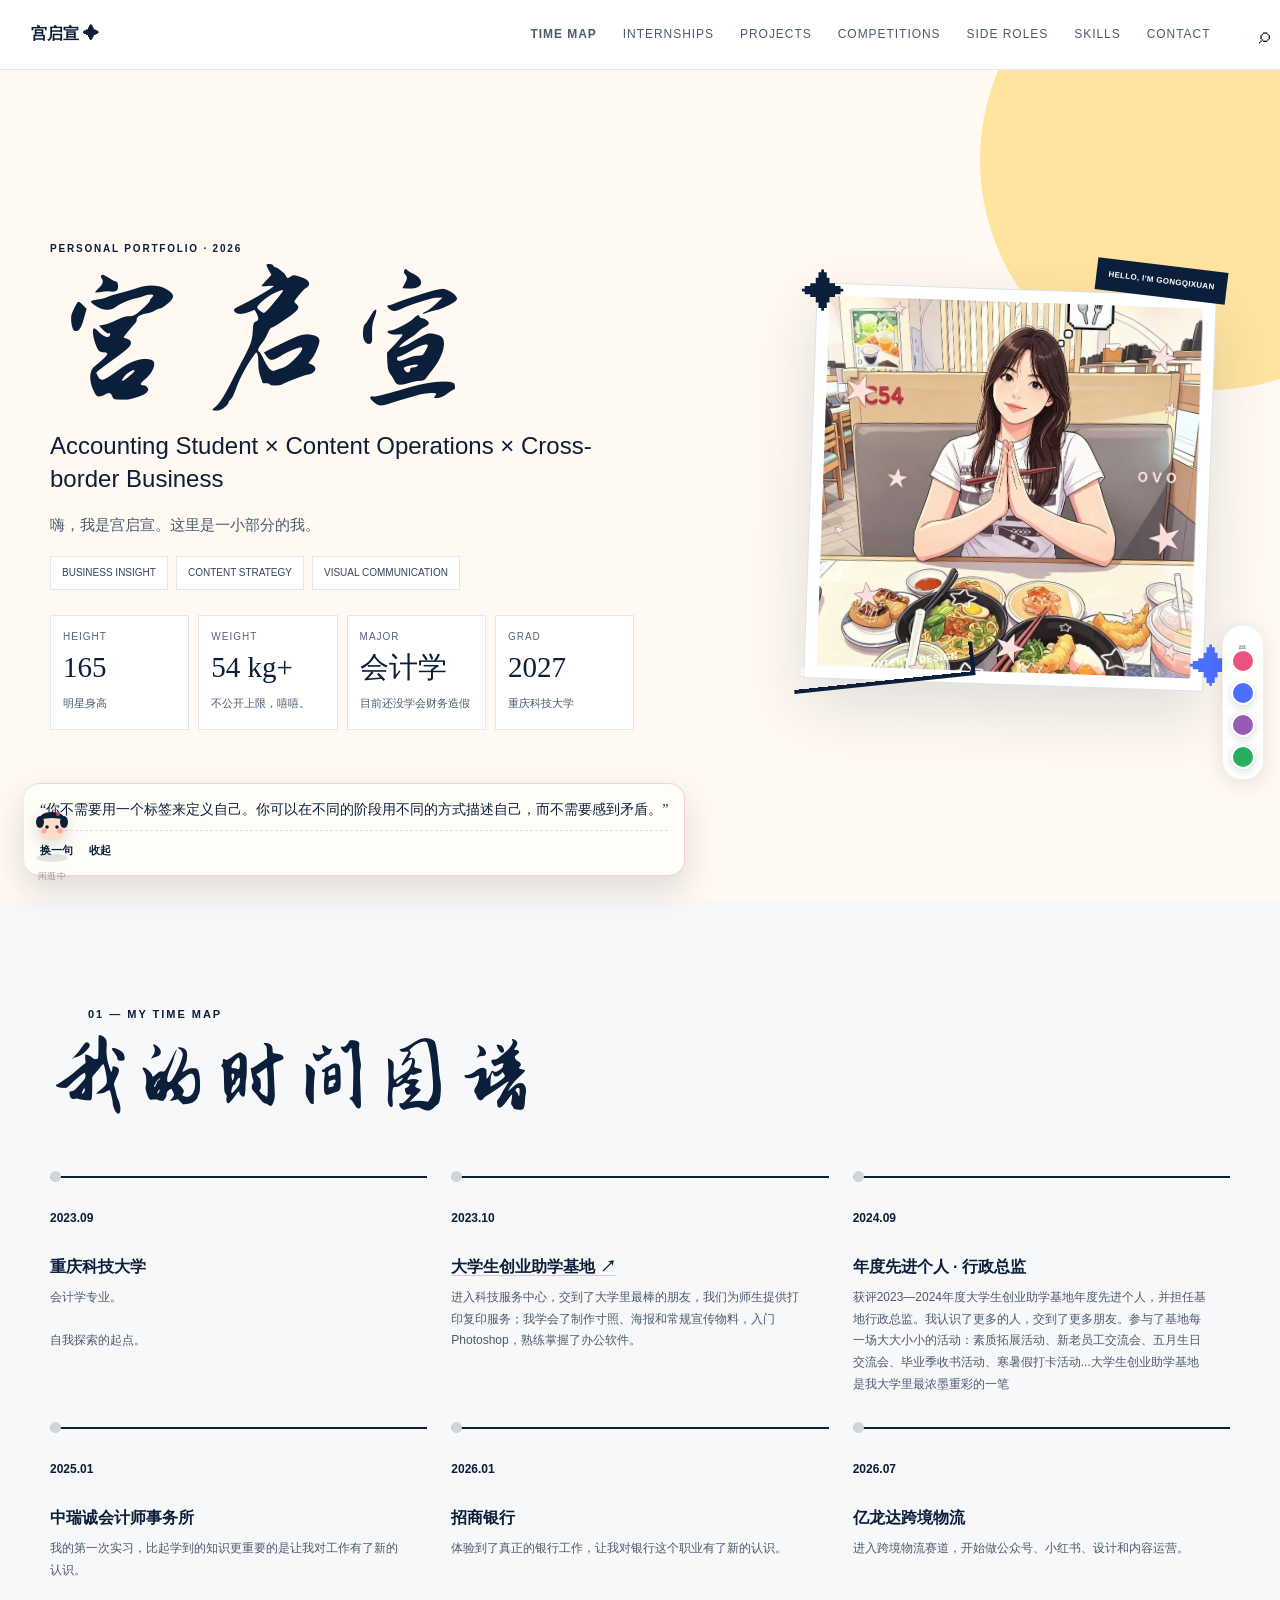
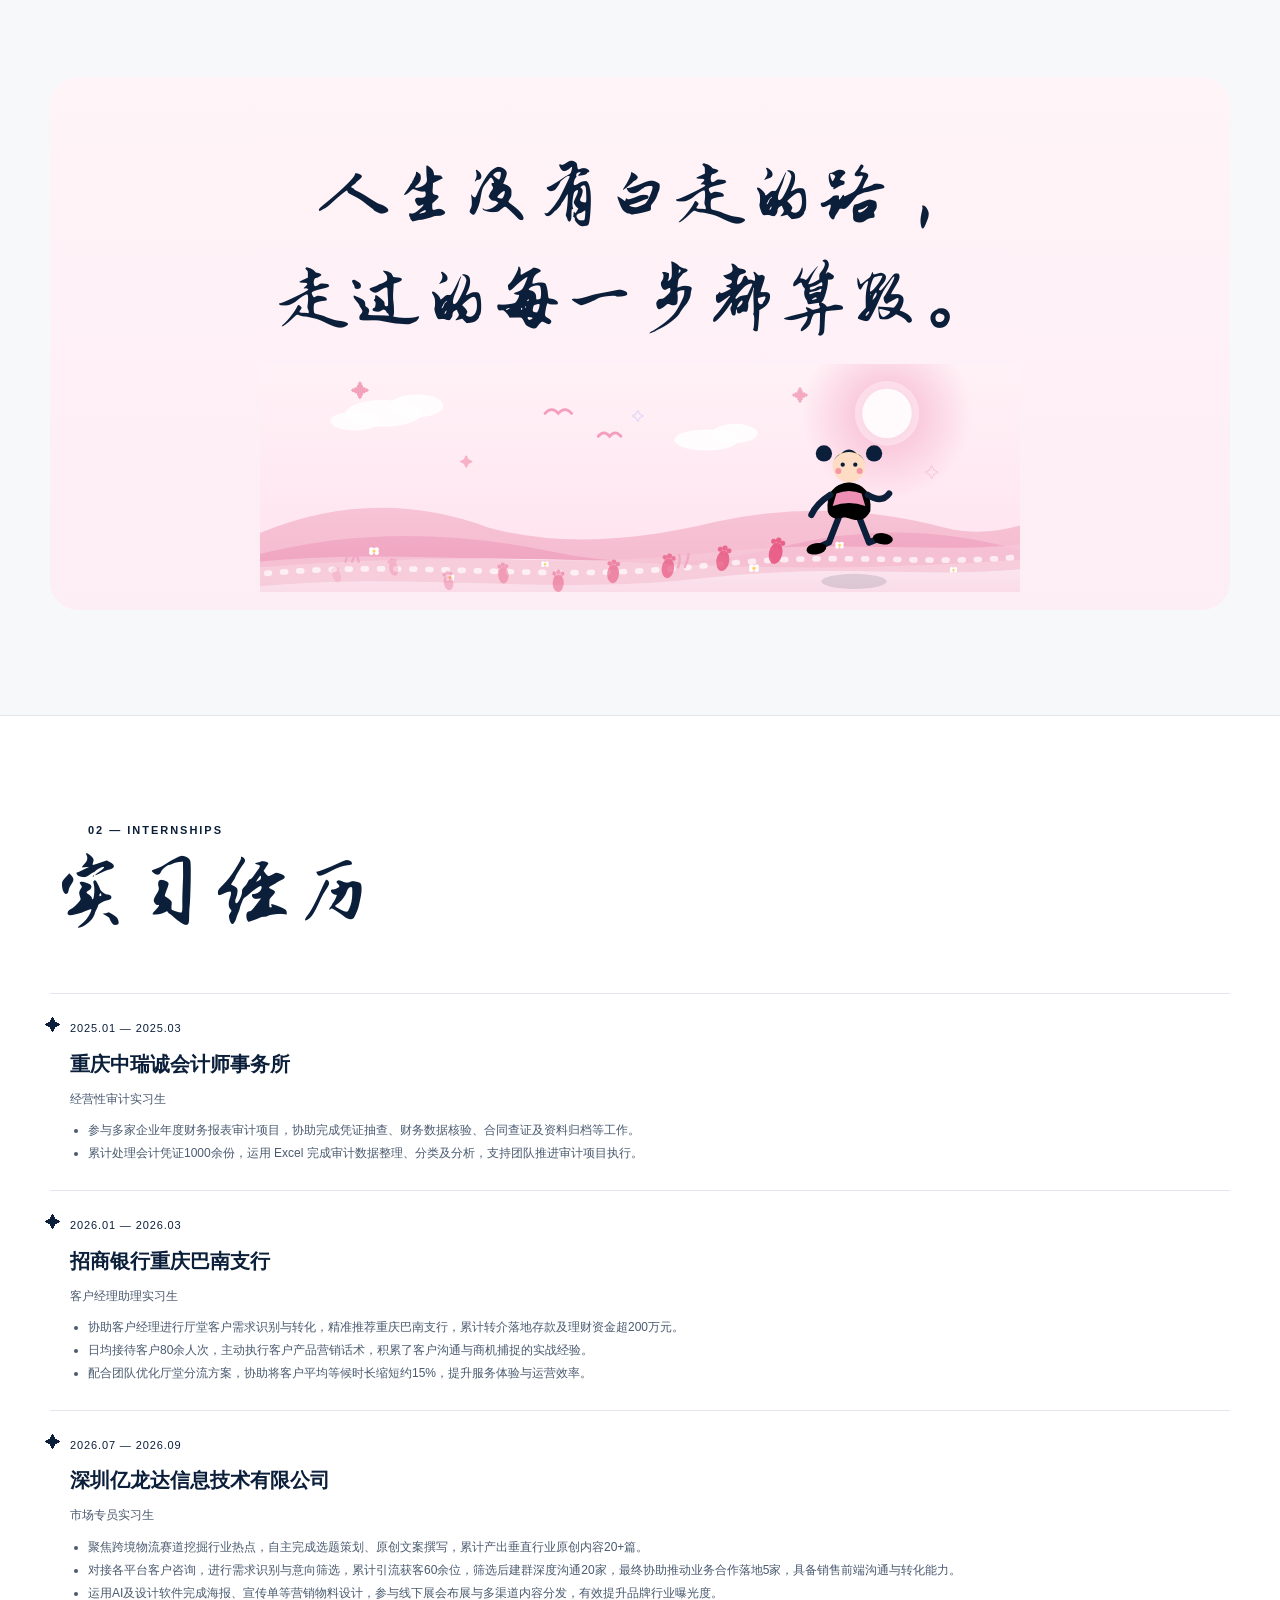
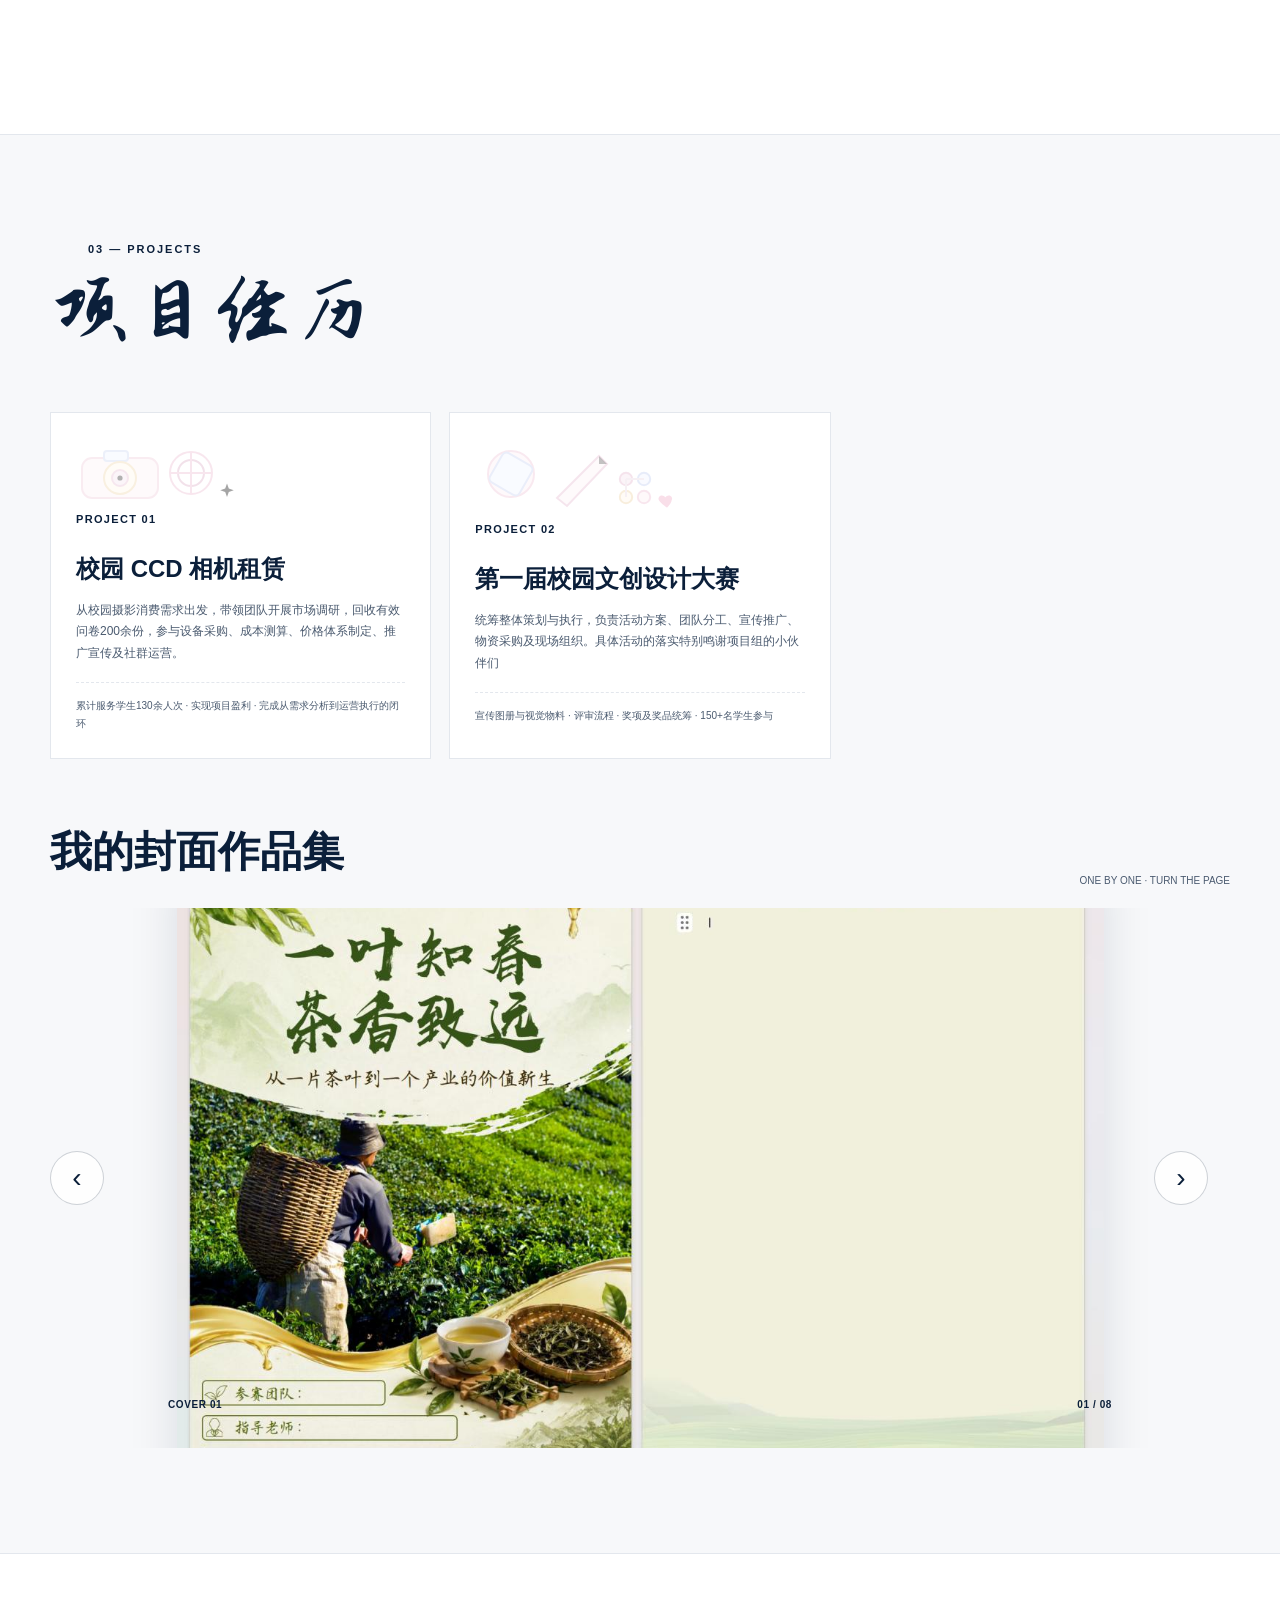
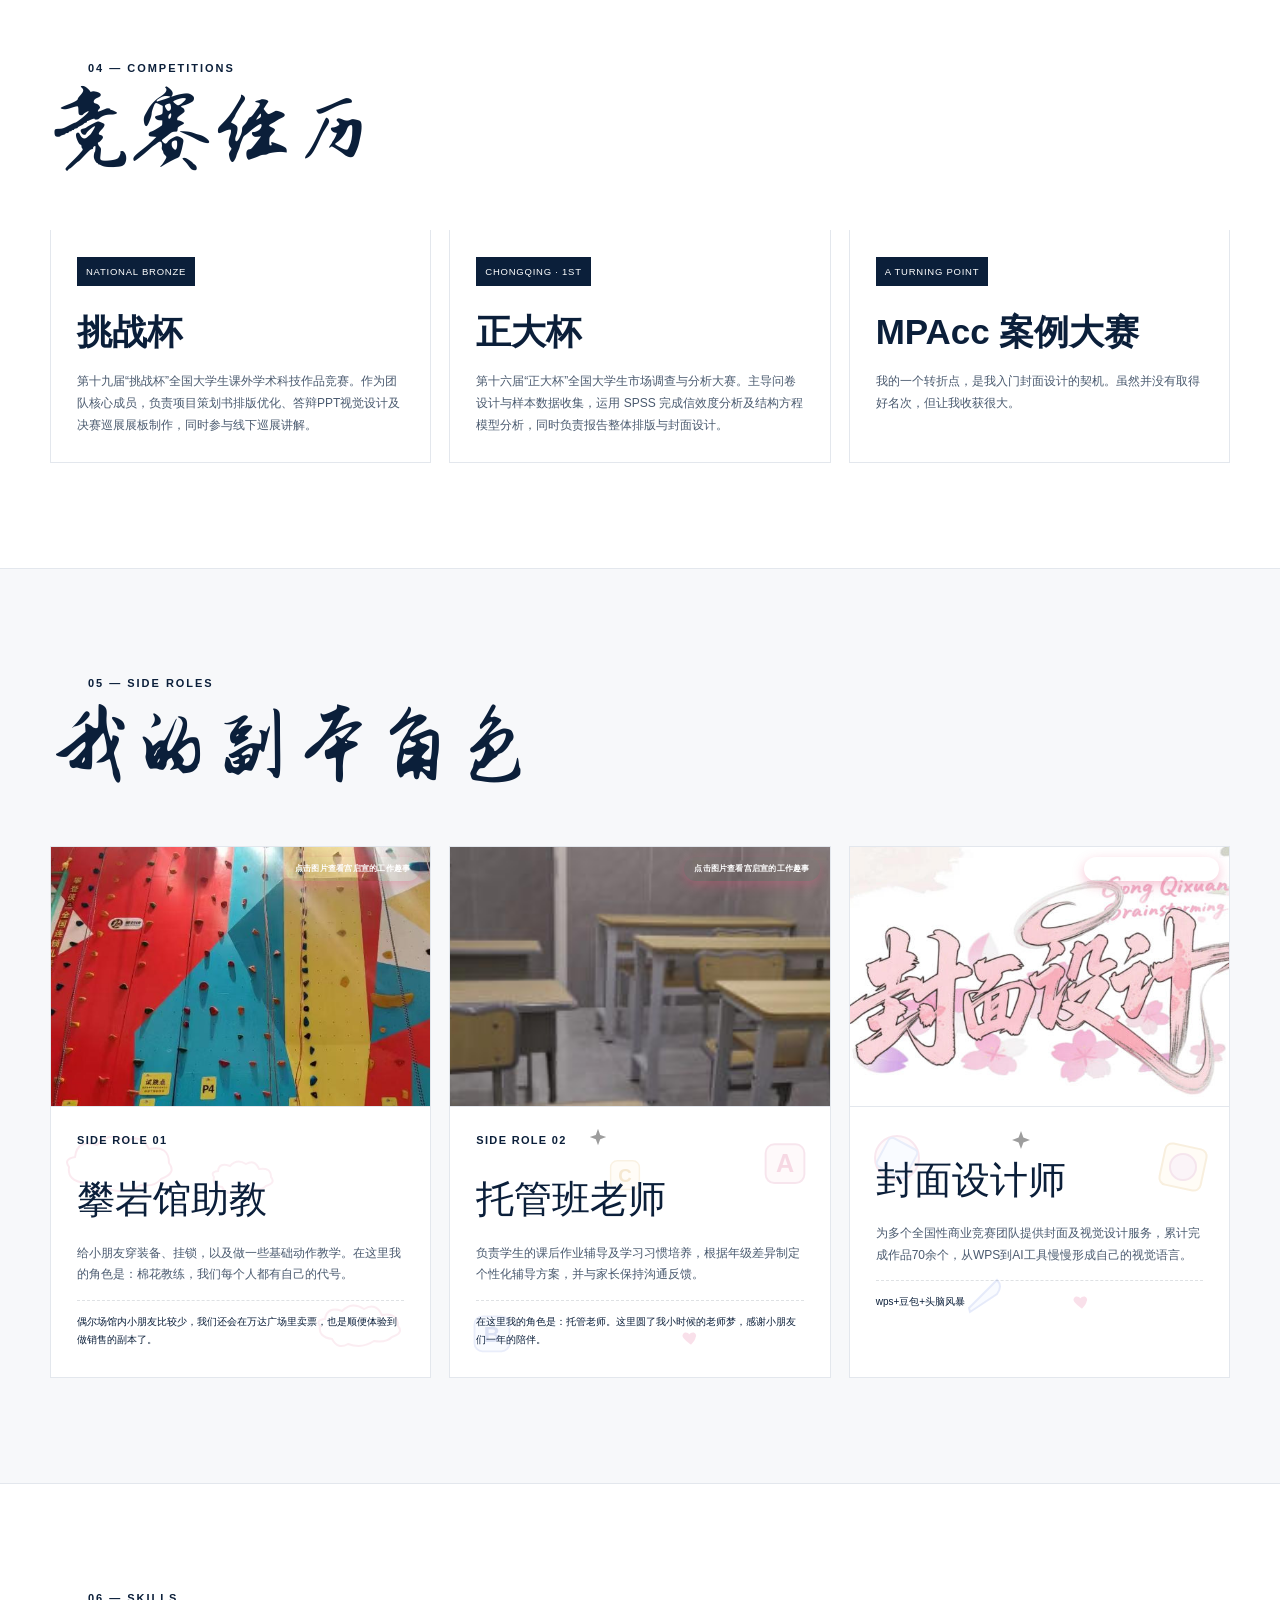
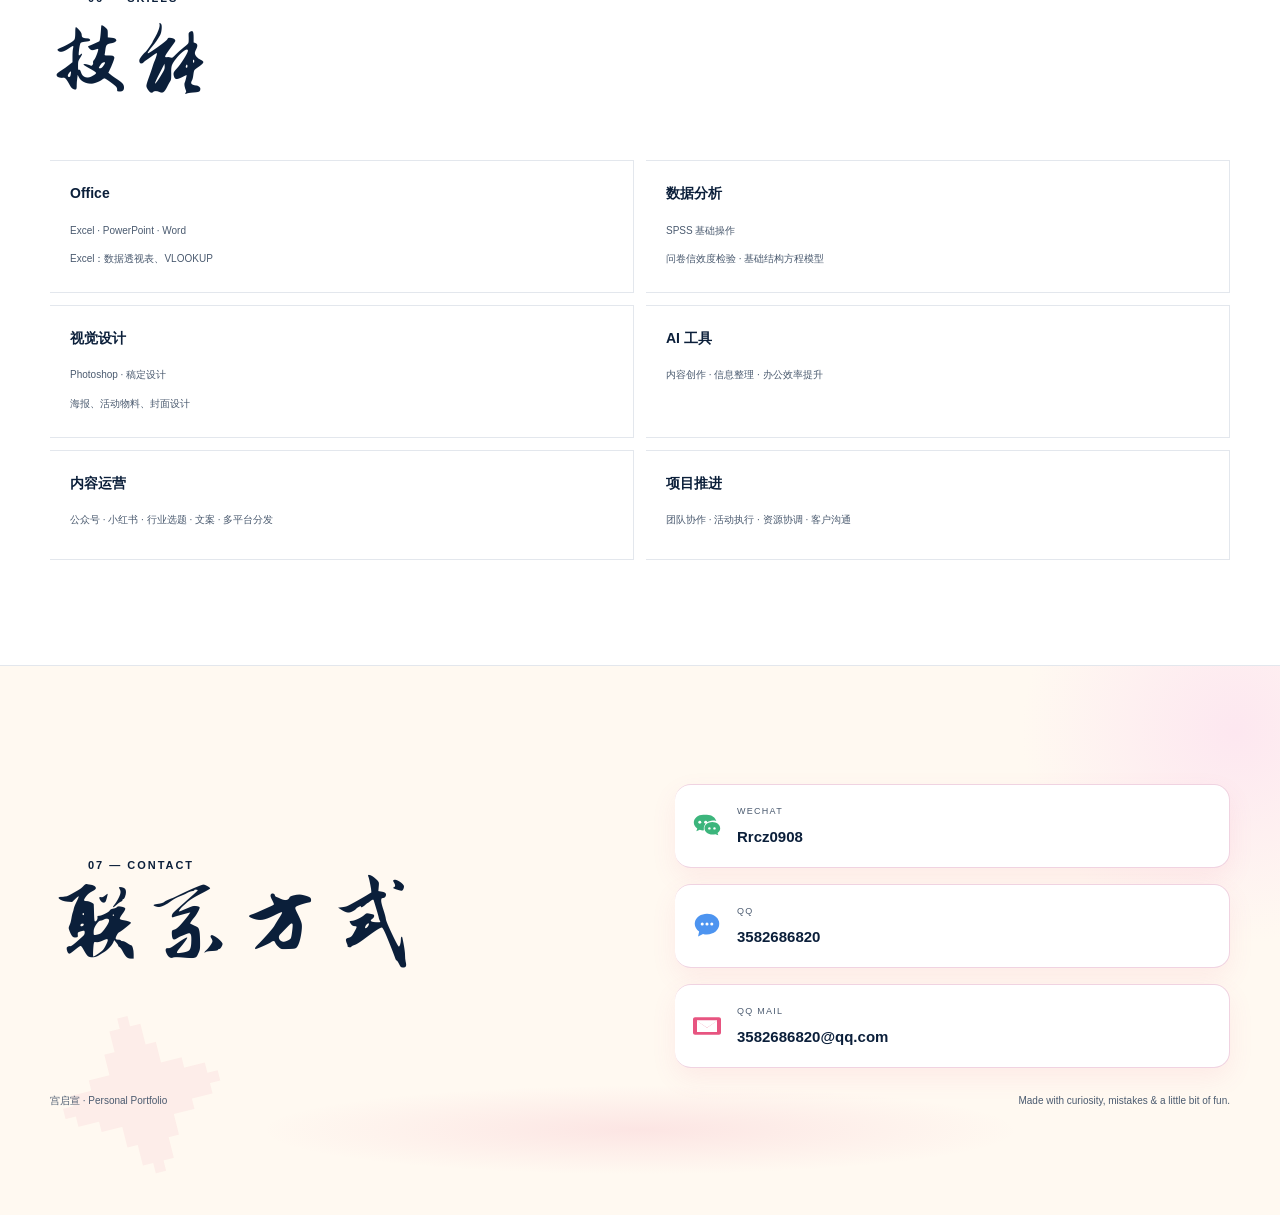
==== commit 59cee4fb: "fix: normalize mobile polish css" ====
--- a/index.html
+++ b/index.html
@@ -805,7 +805,11 @@
 })();
 
 (function(){var themes={pink:{orange:'#e75480',pink:'#f5a9c5'},blue:{orange:'#4c6fff',pink:'#8bc8ea'},purple:{orange:'#9b59b6',pink:'#c9a7e8'},green:{orange:'#27ae60',pink:'#a2ddaa'}};function applyTheme(name){var t=themes[name];if(!t)return;document.documentElement.style.setProperty('--orange',t.orange);document.documentElement.style.setProperty('--pink',t.pink);document.querySelectorAll('.theme-dot').forEach(function(d){d.classList.toggle('active',d.dataset.theme===name)})}var saved=localStorage.getItem('portfolio-theme');if(saved&&themes[saved])applyTheme(saved);document.querySelectorAll('.theme-dot').forEach(function(dot){dot.addEventListener('click',function(){var name=dot.dataset.theme;applyTheme(name);localStorage.setItem('portfolio-theme',name)})})})();
-(function(){var modal=document.getElementById('mailModal');if(!modal)return;var emailUser='3582686820';var emailDomain='qq.com';var email=emailUser+'@'+emailDomain;var contactList=document.querySelector('.contact-list');if(contactList){var btn=document.createElement('button');btn.className='mail-trigger';btn.type='button';btn.innerHTML='✉️ 给宫启宣寄一封手写信';btn.addEventListener('click',openMail);contactList.appendChild(btn)}function openMail(){modal.classList.add('show');document.getElementById('mailForm').style.display='block';document.getElementById('mailSuccess').classList.remove('show')}function closeMail(){modal.classList.remove('show')}document.getElementById('mailCancel').addEventListener('click',closeMail);modal.addEventListener('click',function(e){if(e.target===modal)closeMail()});document.getElementById('mailSend').addEventListener('click',function(){var name=document.getElementById('mailName').value.trim()||'匿名朋友';var content=document.getElementById('mailContent').value.trim();if(!content){alert('写点什么再投进邮筒吧～');return}var subject='来自 '+name+' 的一封信';var body='亲爱的宫启宣：\n\n'+content+'\n\n—— '+name;window.location.href='mailto:'+email+'?subject='+encodeURIComponent(subject)+'&body='+encodeURIComponent(body);document.getElementById('mailForm').style.display='none';document.getElementById('mailSuccess').classList.add('show');setTimeout(closeMail,3500)})})();
+(function(){var modal=document.getElementById('mailModal');if(!modal)return;var emailUser='3582686820';var emailDomain='qq.com';var email=emailUser+'@'+emailDomain;var contactList=document.querySelector('.contact-list');if(contactList){var btn=document.createElement('button');btn.className='mail-trigger';btn.type='button';btn.innerHTML='✉️ 给宫启宣寄一封手写信';btn.addEventListener('click',openMail);contactList.appendChild(btn)}function openMail(){modal.classList.add('show');document.getElementById('mailForm').style.display='block';document.getElementById('mailSuccess').classList.remove('show')}function closeMail(){modal.classList.remove('show')}document.getElementById('mailCancel').addEventListener('click',closeMail);modal.addEventListener('click',function(e){if(e.target===modal)closeMail()});document.getElementById('mailSend').addEventListener('click',function(){var name=document.getElementById('mailName').value.trim()||'匿名朋友';var content=document.getElementById('mailContent').value.trim();if(!content){alert('写点什么再投进邮筒吧～');return}var subject='来自 '+name+' 的一封信';var body='亲爱的宫启宣：
+
+'+content+'
+
+—— '+name;window.location.href='mailto:'+email+'?subject='+encodeURIComponent(subject)+'&body='+encodeURIComponent(body);document.getElementById('mailForm').style.display='none';document.getElementById('mailSuccess').classList.add('show');setTimeout(closeMail,3500)})})();
 (function(){var widget=document.getElementById('petWidget');if(!widget)return;var bubble=document.getElementById('petBubble');var body=document.getElementById('petBody');var status=document.getElementById('petStatus');var closeBtn=document.getElementById('petClose');var moods=[{name:'闲逛中',texts:['你好呀～','今天也要开心哦','逛一逛～','发现你了！'],anim:''},{name:'犯困中',texts:['好困...','Zzz...','打个哈欠','梦到暴富了'],anim:'pet-anim-sleep'},{name:'开心中',texts:['芜湖！','有人夸我设计好看！','嘿嘿～','今天心情不错'],anim:'pet-anim-bounce'},{name:'忙碌中',texts:['在跑了在跑了','难题别追我！','赶工中...','稍等一下下'],anim:'pet-anim-spin'}];var intimacy=parseInt(localStorage.getItem('pet-intimacy')||'0',10);var bubbleTimer=null;function showBubble(text,dur){bubble.textContent=text;bubble.classList.add('show');clearTimeout(bubbleTimer);bubbleTimer=setTimeout(function(){bubble.classList.remove('show')},dur||2500)}function setMood(idx){var m=moods[idx];status.textContent=m.name;body.className='pet-body'+(m.anim?' '+m.anim:'')}function randomMood(){var idx=Math.floor(Math.random()*moods.length);setMood(idx);showBubble(moods[idx].texts[Math.floor(Math.random()*moods[idx].texts.length)])}setMood(0);setTimeout(function(){showBubble('你来啦～')},1500);setInterval(randomMood,15000);widget.addEventListener('click',function(e){if(e.target===closeBtn)return;intimacy++;localStorage.setItem('pet-intimacy',String(intimacy));var texts=['嘿嘿，再摸一下','亲密度+'+intimacy,'你偷看了我'+intimacy+'次啦','交个朋友吧？','今天也要元气满满哦','谢谢你陪我玩～'];if(intimacy>=10&&intimacy%10===0){texts=['哇！我们已经认识'+intimacy+'次了！','你是我的好朋友啦','专属彩蛋：你是最棒的！']}showBubble(texts[Math.floor(Math.random()*texts.length)]);body.classList.remove('pet-anim-bounce');void body.offsetWidth;body.classList.add('pet-anim-bounce')});closeBtn.addEventListener('click',function(e){e.stopPropagation();widget.classList.add('hidden');localStorage.setItem('pet-hidden','1')});if(localStorage.getItem('pet-hidden')==='1')widget.classList.add('hidden')})();
 
 </script>
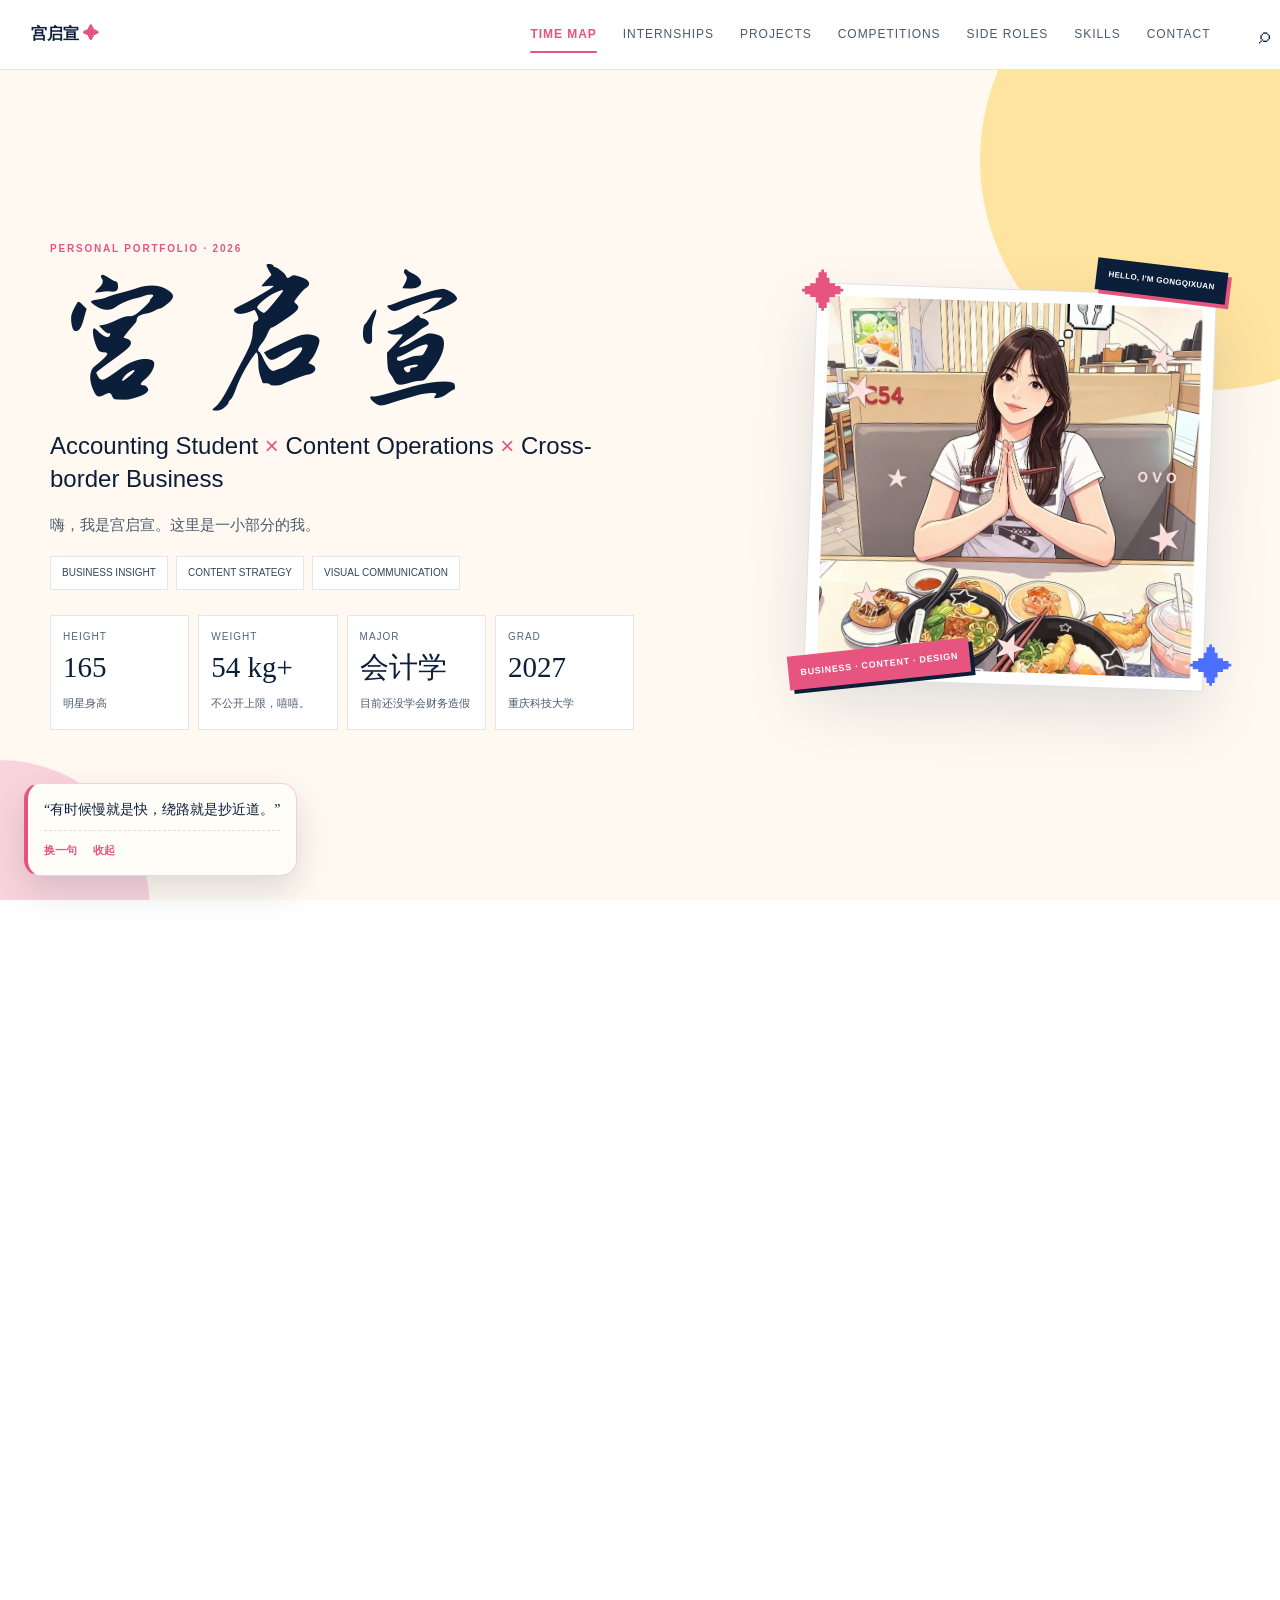
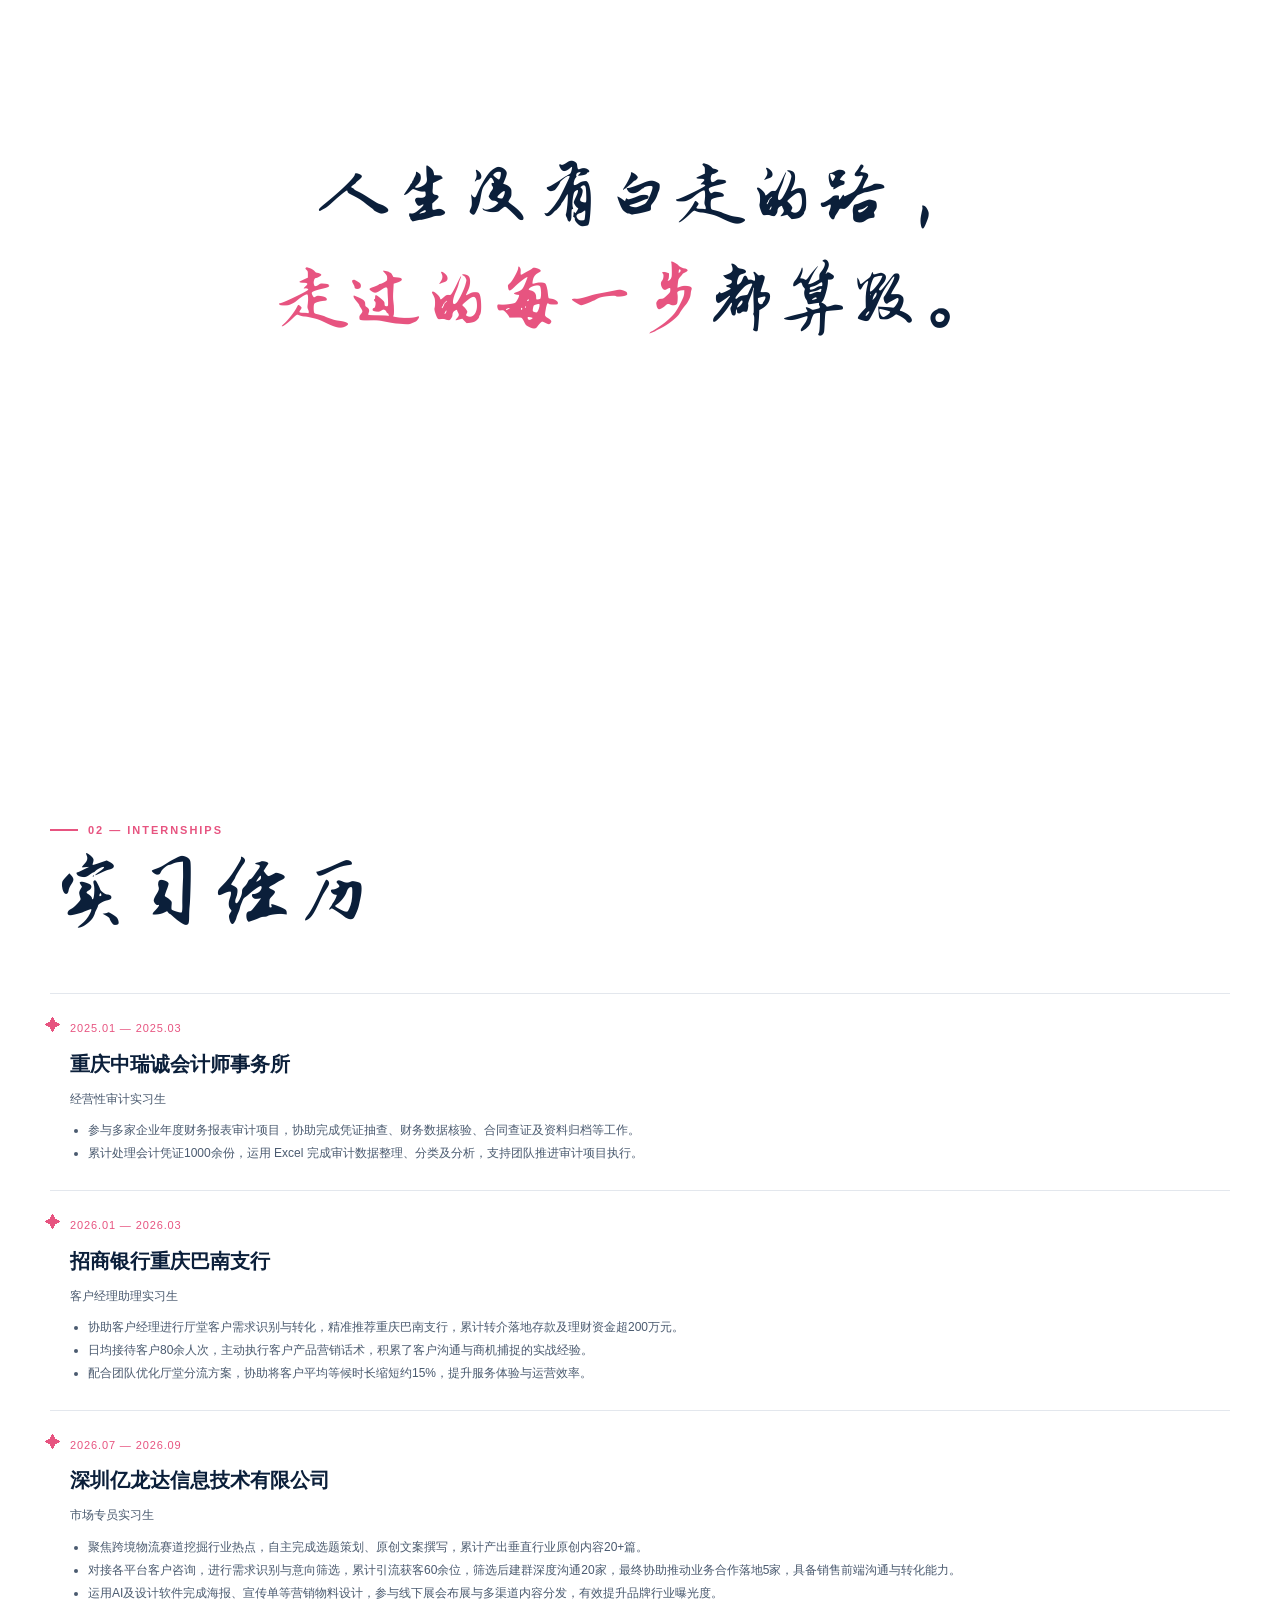
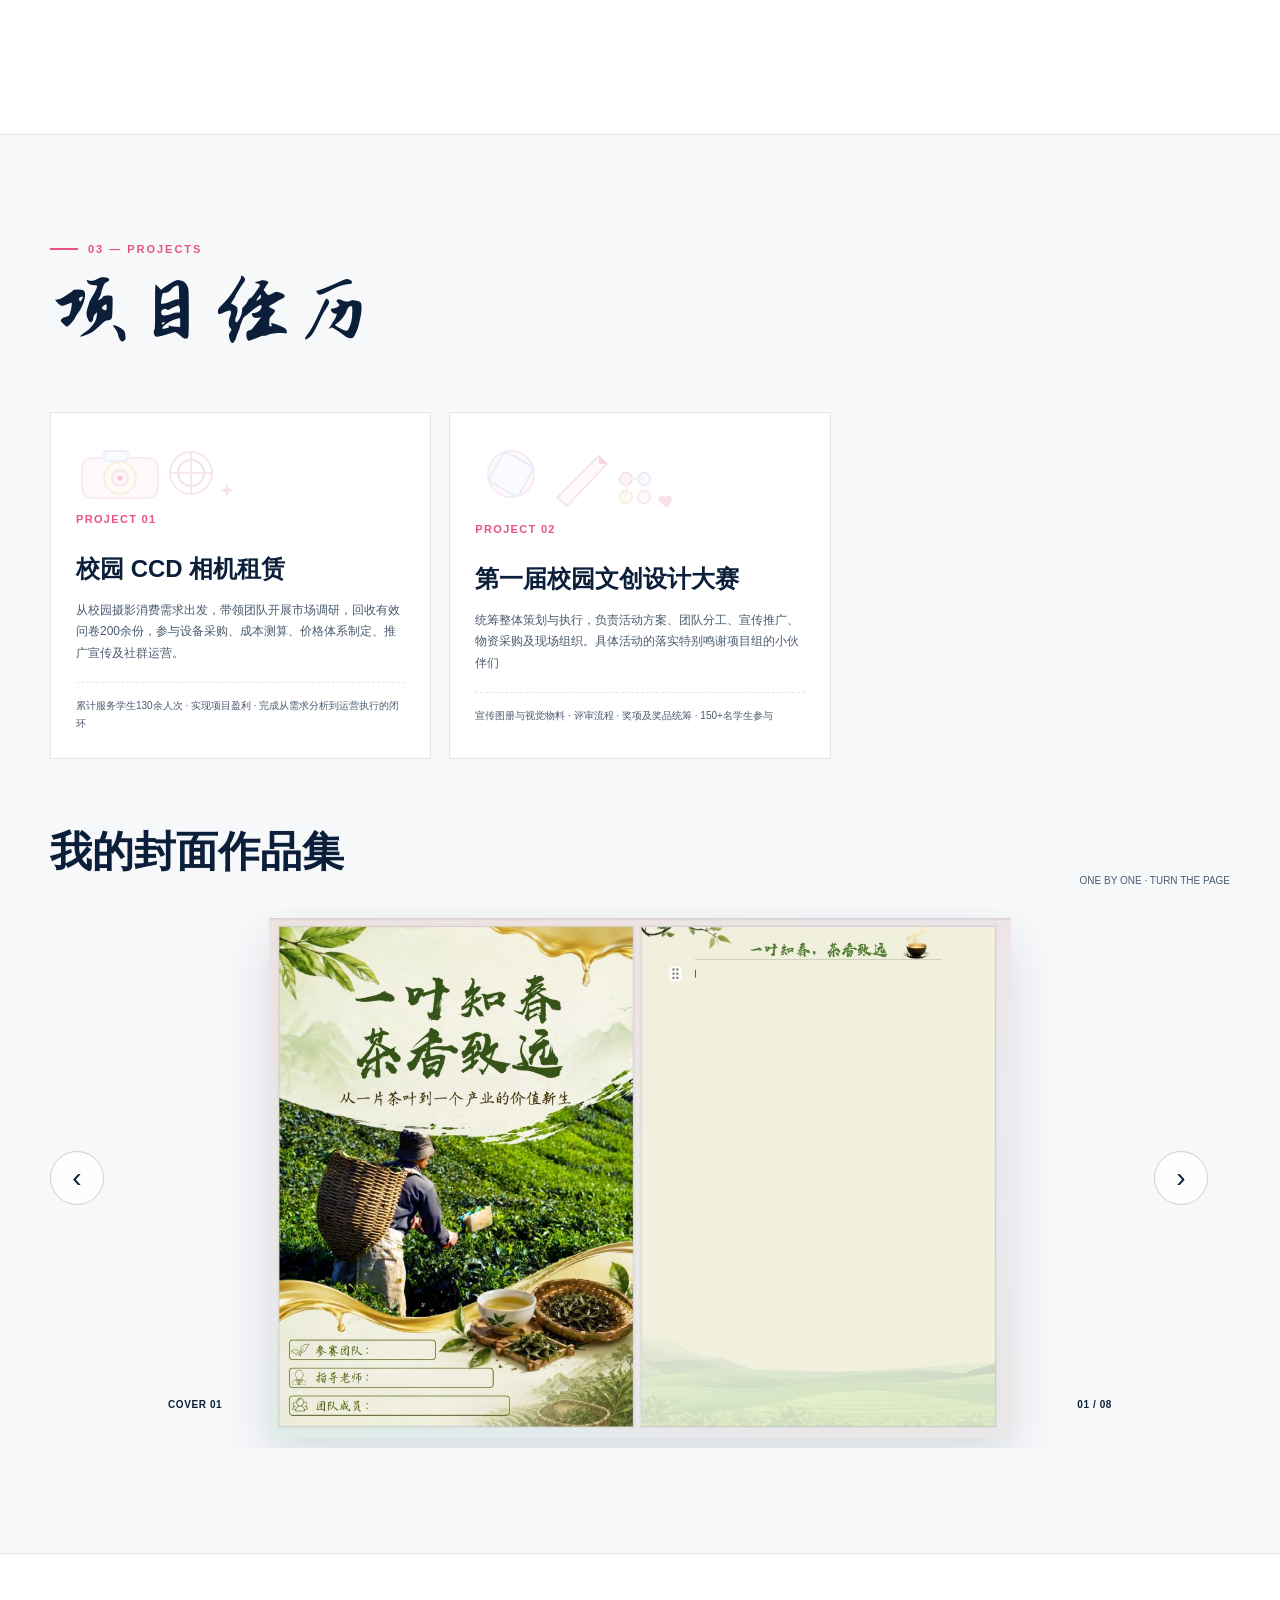
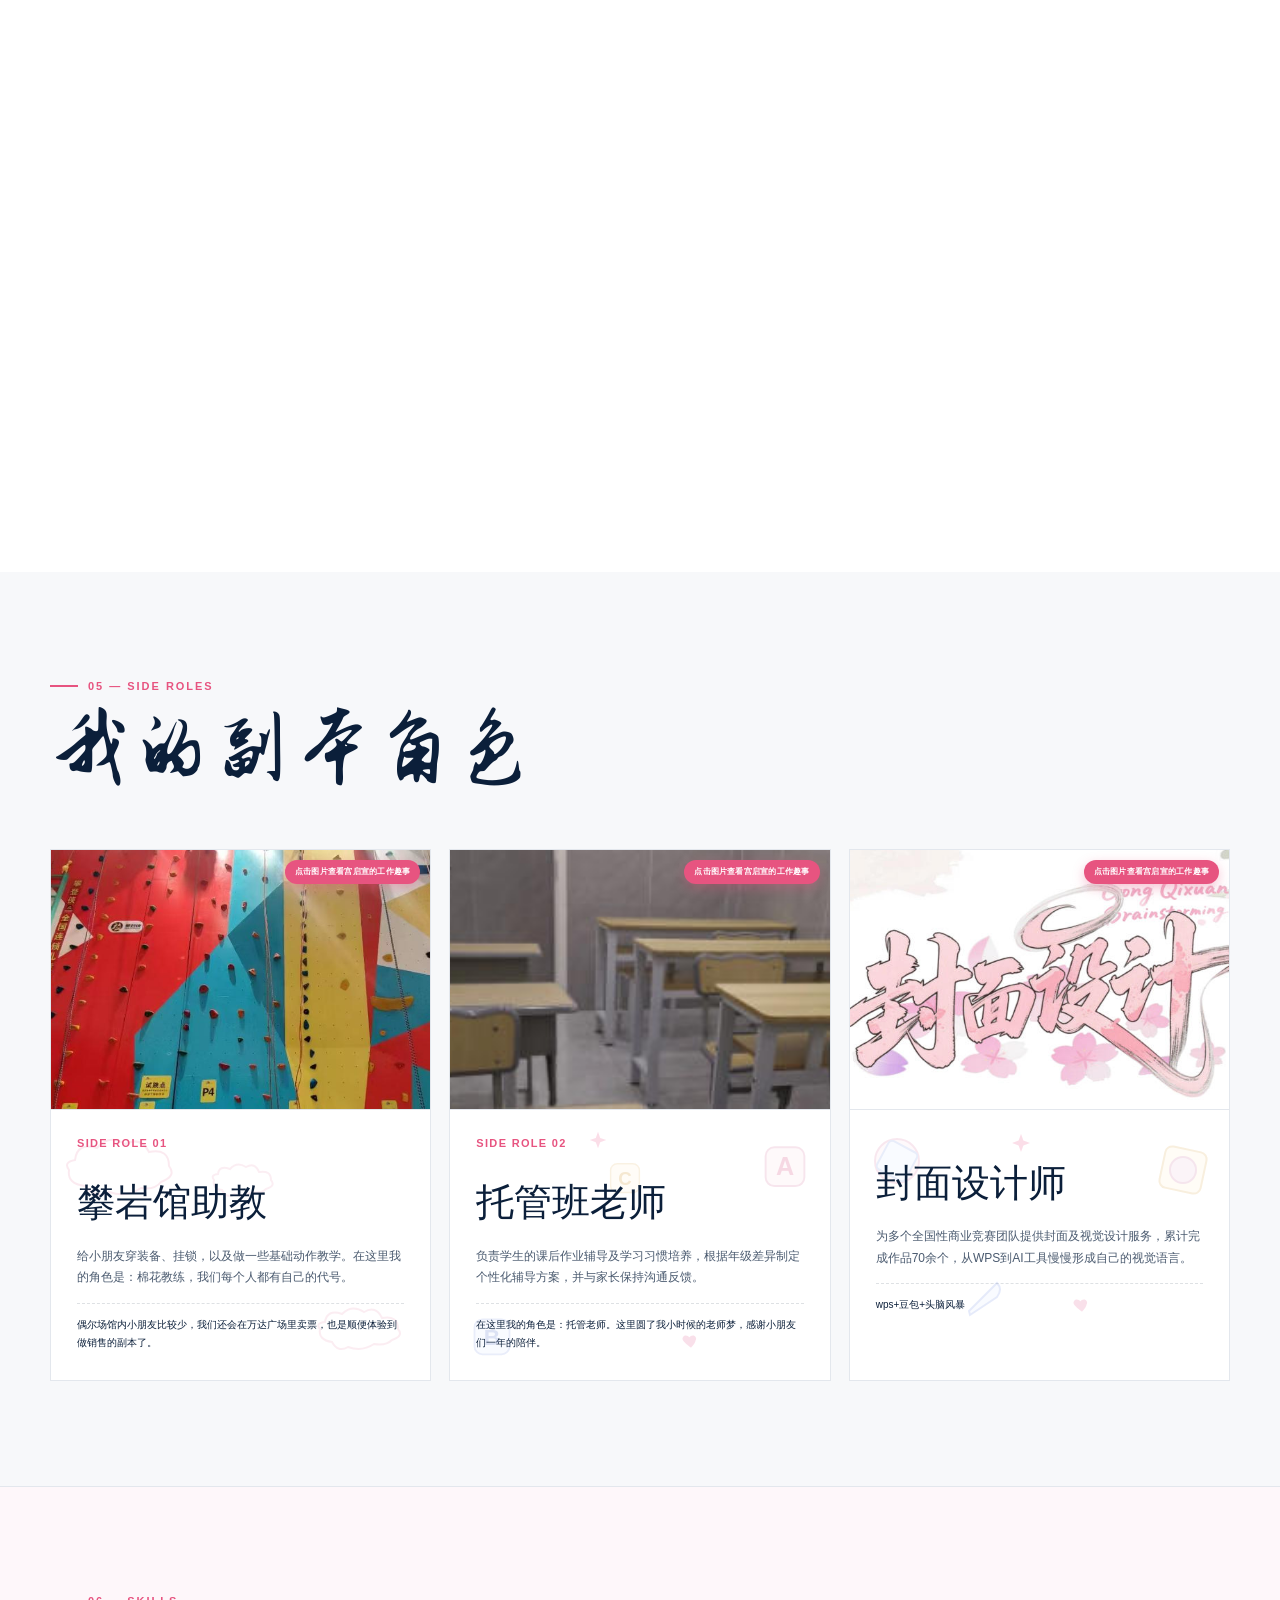
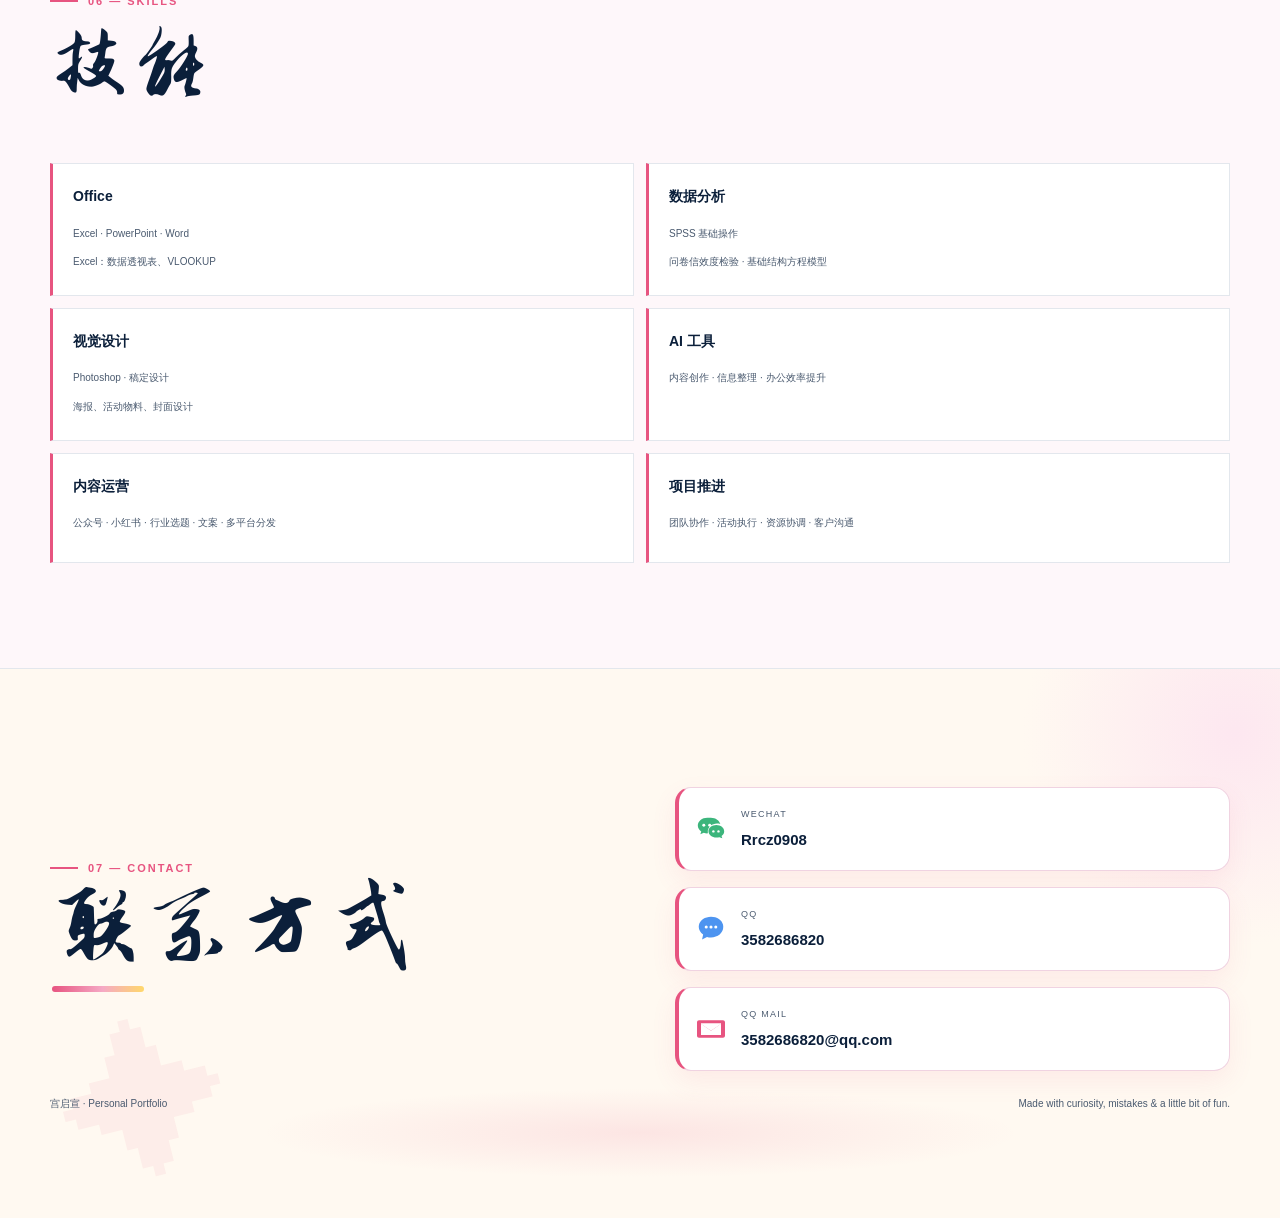
==== commit 1baaf237: "fix: 作品集电脑端图片max-height改为100%，修复显示不完全" ====
--- a/index.html
+++ b/index.html
@@ -1,11 +1,11 @@
 <!doctype html><html lang="zh-CN"><head><meta charset="utf-8"><meta name="viewport" content="width=device-width,initial-scale=1"><title>宫启宣｜Personal Portfolio</title><style>
 @import url("https://fonts.googleapis.com/css2?family=Zhi+Mang+Xing&display=swap");
 @import url('https://fonts.googleapis.com/css2?family=Zhi+Mang+Xing&display=swap');
-:root{--ink:#0b1f3a;--orange:#ff7a00;--blue:#4c6fff;--pink:var(--pink);--yellow:#ffd86b;--cyan:#72d6ff;--cream:#fff9f1;--paper:#f7f8fa;--muted:#66758a;--line:#e3e7ed;--max:1180px}*{box-sizing:border-box}html{scroll-behavior:smooth}body{margin:0;color:var(--ink);font-family:Inter,-apple-system,BlinkMacSystemFont,'PingFang SC','Microsoft YaHei',sans-serif;line-height:1.8;background:#fff}a{text-decoration:none;color:inherit}button{font:inherit}.wrap{width:min(var(--max),calc(100% - 48px));margin:auto}::selection{background:var(--orange);color:#fff}
+:root{--ink:#0b1f3a;--orange:#ff7a00;--blue:#4c6fff;--pink:#f5a9c5;--yellow:#ffd86b;--cyan:#72d6ff;--cream:#fff9f1;--paper:#f7f8fa;--muted:#66758a;--line:#e3e7ed;--max:1180px}*{box-sizing:border-box}html{scroll-behavior:smooth}body{margin:0;color:var(--ink);font-family:Inter,-apple-system,BlinkMacSystemFont,'PingFang SC','Microsoft YaHei',sans-serif;line-height:1.8;background:#fff}a{text-decoration:none;color:inherit}button{font:inherit}.wrap{width:min(var(--max),calc(100% - 48px));margin:auto}::selection{background:var(--orange);color:#fff}
 .welcome{position:fixed;inset:0;z-index:9999;display:grid;place-items:center;overflow:hidden;color:#fff;background:linear-gradient(135deg,#071a34,#55358c 45%,#ef7898);animation:welcomeOut .9s 4.4s forwards}.welcome-in{text-align:center;position:relative;z-index:3;padding:24px}.welcome-title{font-family:'Zhi Mang Xing','STKaiti','KaiTi',cursive;font-size:clamp(58px,10vw,132px);line-height:1.15;letter-spacing:.04em;text-shadow:0 8px 30px #0003}.type-text{display:inline-block;overflow:hidden;white-space:nowrap;width:0;border-right:3px solid #fff;animation:typing 2.5s steps(10,end) .35s forwards,blink .65s step-end infinite}.welcome-sub{margin-top:20px;font-size:10px;letter-spacing:.32em;opacity:0;animation:fadeUp .8s 2.6s forwards}.orb{position:absolute;border-radius:50%;filter:blur(1px);opacity:.9;animation:orb 5s ease-in-out infinite alternate}.o1{width:34vw;height:34vw;left:-10vw;top:-13vw;background:var(--yellow)}.o2{width:20vw;height:20vw;right:3vw;top:13vh;background:var(--cyan);animation-delay:-1s}.o3{width:26vw;height:26vw;right:-8vw;bottom:-10vw;background:var(--orange);animation-delay:-2s}.o4{width:15vw;height:15vw;left:8vw;bottom:10vh;background:var(--pink);animation-delay:-3s}.spark{position:absolute;font-size:34px;animation:spin 3s linear infinite}.sp1{left:18%;top:28%}.sp2{right:23%;top:24%;color:var(--yellow)}.sp3{left:28%;bottom:20%;color:var(--cyan)}.sp4{right:30%;bottom:16%;color:var(--pink)}@keyframes typing{from{width:0}to{width:10em}}@keyframes blink{50%{border-color:transparent}}@keyframes fadeUp{from{opacity:0;transform:translateY(15px)}to{opacity:.9;transform:none}}@keyframes welcomeOut{to{opacity:0;visibility:hidden;pointer-events:none}}@keyframes orb{to{transform:translate(30px,22px) scale(1.08)}}@keyframes spin{to{transform:rotate(360deg)}}
 .nav{height:70px;position:sticky;top:0;z-index:30;background:#ffffffed;backdrop-filter:blur(16px);border-bottom:1px solid var(--line);display:flex;align-items:center}.navin{display:flex;justify-content:space-between;align-items:center}.brand{font-weight:700}.brand b{color:var(--orange)}.links{display:flex;gap:24px;font-size:10px;letter-spacing:.12em;color:var(--muted)}.links a:hover{color:var(--orange)}
 h1,h2,.title,.quote p,.fact strong,.story h3,.modal h2{font-family:'Noto Serif SC',serif;font-weight:400}.title,.contact h2{font-family:'Zhi Mang Xing','Noto Serif SC',serif;font-weight:400}.eyebrow,.kicker{font-size:10px;color:var(--orange);font-weight:700;letter-spacing:.18em}.kicker:before{content:'';display:inline-block;width:28px;height:2px;background:var(--orange);margin:0 10px 3px 0}
-.hero{min-height:calc(100vh - 70px);background:var(--cream);position:relative;overflow:hidden;display:flex;align-items:center}.hero:before{content:'';position:absolute;width:460px;height:460px;border-radius:50%;right:-160px;top:-140px;background:#ffd86b99}.hero:after{content:'';position:absolute;width:300px;height:300px;border-radius:50%;left:-150px;bottom:-160px;background:var(--pink)77}.hero-grid{position:relative;z-index:1;display:grid;grid-template-columns:1fr .9fr;gap:70px;align-items:center;padding:78px 0}.hero h1{font-size:clamp(90px,13vw,160px);line-height:.8;margin:18px 0 25px}.hero-sub{font-size:clamp(17px,2vw,24px);line-height:1.4}.hero-sub em{color:var(--orange);font-style:normal}.hero-note{color:var(--muted);font-size:15px}.tags{display:flex;flex-wrap:wrap;gap:8px;margin-top:18px}.tag{background:#fff;border:1px solid var(--line);padding:7px 11px;font-size:9px}.funfacts{display:grid;grid-template-columns:repeat(4,1fr);gap:9px;margin-top:25px}.fact{background:#fff;border:1px solid var(--line);padding:12px}.fact label{display:block;color:var(--muted);font-size:8px;letter-spacing:.12em}.fact strong{display:block;font-size:27px;line-height:1.25;margin:3px 0}.fact small{font-size:9px;color:var(--muted)}.avatar-wrap{width:min(440px,100%);aspect-ratio:1;justify-self:end;position:relative}.avatar-card{position:absolute;inset:24px 20px 20px;background:#fff;padding:12px;border:1px solid #0b1f3a22;box-shadow:0 25px 65px #0b1f3a20;transform:rotate(2deg);overflow:hidden}.avatar-card img{width:100%;height:100%;object-fit:cover;display:block}.sticker{position:absolute;padding:9px 12px;background:var(--ink);color:#fff;font-size:9px;font-weight:700;letter-spacing:.08em;box-shadow:4px 4px 0 var(--orange);z-index:3}.s1{top:0;right:3px;transform:rotate(7deg)}.s2{left:-2px;bottom:24px;background:var(--orange);box-shadow:4px 4px 0 var(--ink);transform:rotate(-6deg)}.star{position:absolute;font-size:44px;color:var(--orange);z-index:4}.star1{left:12px;top:-12px}.star2{right:-4px;bottom:-2px;color:var(--blue)}
+.hero{min-height:calc(100vh - 70px);background:var(--cream);position:relative;overflow:hidden;display:flex;align-items:center}.hero:before{content:'';position:absolute;width:460px;height:460px;border-radius:50%;right:-160px;top:-140px;background:#ffd86b99}.hero:after{content:'';position:absolute;width:300px;height:300px;border-radius:50%;left:-150px;bottom:-160px;background:#f5a9c577}.hero-grid{position:relative;z-index:1;display:grid;grid-template-columns:1fr .9fr;gap:70px;align-items:center;padding:78px 0}.hero h1{font-size:clamp(90px,13vw,160px);line-height:.8;margin:18px 0 25px}.hero-sub{font-size:clamp(17px,2vw,24px);line-height:1.4}.hero-sub em{color:var(--orange);font-style:normal}.hero-note{color:var(--muted);font-size:15px}.tags{display:flex;flex-wrap:wrap;gap:8px;margin-top:18px}.tag{background:#fff;border:1px solid var(--line);padding:7px 11px;font-size:9px}.funfacts{display:grid;grid-template-columns:repeat(4,1fr);gap:9px;margin-top:25px}.fact{background:#fff;border:1px solid var(--line);padding:12px}.fact label{display:block;color:var(--muted);font-size:8px;letter-spacing:.12em}.fact strong{display:block;font-size:27px;line-height:1.25;margin:3px 0}.fact small{font-size:9px;color:var(--muted)}.avatar-wrap{width:min(440px,100%);aspect-ratio:1;justify-self:end;position:relative}.avatar-card{position:absolute;inset:24px 20px 20px;background:#fff;padding:12px;border:1px solid #0b1f3a22;box-shadow:0 25px 65px #0b1f3a20;transform:rotate(2deg);overflow:hidden}.avatar-card img{width:100%;height:100%;object-fit:cover;display:block}.sticker{position:absolute;padding:9px 12px;background:var(--ink);color:#fff;font-size:9px;font-weight:700;letter-spacing:.08em;box-shadow:4px 4px 0 var(--orange);z-index:3}.s1{top:0;right:3px;transform:rotate(7deg)}.s2{left:-2px;bottom:24px;background:var(--orange);box-shadow:4px 4px 0 var(--ink);transform:rotate(-6deg)}.star{position:absolute;font-size:44px;color:var(--orange);z-index:4}.star1{left:12px;top:-12px}.star2{right:-4px;bottom:-2px;color:var(--blue)}
 .section{padding:105px 0;border-bottom:1px solid var(--line)}.soft{background:var(--paper)}.top{display:block;margin-bottom:48px}.title{font-size:clamp(58px,7vw,92px);line-height:1;margin:7px 0}.timeline{display:grid;grid-template-columns:repeat(6,1fr);border-top:2px solid var(--ink)}.time{padding:20px 16px 18px 0;border-right:1px solid var(--line);min-height:315px;position:relative}.time:last-child{border:0}.time:before{content:'';position:absolute;top:-6px;left:0;width:10px;height:10px;border-radius:50%;background:var(--orange)}.year{font-size:11px;font-weight:700;margin-bottom:25px}.time h3{font-family:Inter,sans-serif;font-weight:700;font-size:16px;line-height:1.45;margin:0 0 9px}.time p{font-size:12px;color:var(--muted);margin:0}.time a{color:var(--orange);border-bottom:1px solid #ff7a0055;cursor:pointer}.quote{text-align:center;padding:78px 0 15px}.quote p{font-family:'Zhi Mang Xing','STKaiti','KaiTi',cursive;font-size:clamp(42px,5vw,68px);line-height:1.25;margin:0;display:inline-block;overflow:hidden;white-space:nowrap;width:0;border-right:3px solid var(--orange);animation:quoteTyping 3.4s steps(21,end) .4s forwards,quoteBlink .65s step-end infinite}@keyframes quoteTyping{from{width:0}to{width:21em}}@keyframes quoteBlink{50%{border-color:transparent}}
 .experience{display:flex;flex-direction:column;gap:0}.exp-item{position:relative;border-top:1px solid var(--line);padding:25px 0 25px 20px}.exp-item:before{content:'✦';position:absolute;left:-5px;top:18px;color:var(--orange)}.exp-date{color:var(--orange);font-size:10px;letter-spacing:.08em}.exp-item h3{font-family:Inter,sans-serif;font-weight:700;font-size:20px;margin:7px 0}.exp-role{color:var(--muted);font-size:12px;margin-bottom:9px}.exp-item ul{margin:0;padding-left:18px;color:var(--muted);font-size:12px;line-height:1.9}
 .project-grid,.competition-grid,.stories{display:grid;grid-template-columns:repeat(3,1fr);gap:18px}.project-card,.comp,.story{background:#fff;border:1px solid var(--line);transition:.25s}.project-card:hover,.comp:hover,.story:hover{transform:translateY(-5px);box-shadow:0 18px 40px #0b1f3a12}.project-card{padding:25px;min-height:290px}.project-no,.story-no{font-size:9px;color:var(--orange);font-weight:700;letter-spacing:.12em}.project-card h3{font-family:Inter,sans-serif;font-weight:700;font-size:24px;margin:18px 0 9px}.project-card p,.comp p,.story p{font-size:12px;color:var(--muted);margin:0}.project-meta{margin-top:18px;padding-top:14px;border-top:1px dashed var(--line);font-size:10px;color:var(--muted)}
@@ -22,7 +22,7 @@
 .portfolio:before{display:none;}
 .book{min-height:540px;grid-template-columns:76px minmax(0,1fr) 76px;gap:10px;}
 .book-stage{height:520px;}
-.book-stage img{max-width:100%;max-height:650px;box-shadow:0 20px 45px #0b1f3a20;}
+.book-stage img{max-width:100%;max-height:100%;box-shadow:0 20px 45px #0b1f3a20;}
 .book-btn{border-color:#0b1f3a33;background:#ffffffcc;color:var(--ink);}
 .book-btn:hover{background:var(--orange);border-color:var(--orange);color:#fff;}
 @media(max-width:560px){
@@ -146,9 +146,9 @@
 }
 /* ============================================================
    THEME · 橙色 → 粉色（用户偏好 2026-09-04）
-   主强调色改为粉色 var(--orange)；想换深浅只需改这一处的 --orange 值。
-   ============================================================ */
-:root{--orange:var(--orange)}
+   主强调色改为粉色 #e75480；想换深浅只需改这一处的 --orange 值。
+   ============================================================ */
+:root{--orange:#e75480}
 .time a{border-bottom-color:rgba(231,84,128,.35)}
 .project-card:hover,.comp:hover,.story:hover,.skill-box:hover{border-color:rgba(231,84,128,.35)}
 #cur-dot{box-shadow:0 0 10px rgba(231,84,128,.55)}
@@ -223,7 +223,7 @@
 .contact .wrap{position:relative;z-index:1}
 .contact-grid{align-items:center}
 .contact h2{position:relative;display:inline-block;padding-bottom:16px}
-.contact h2:after{content:'';position:absolute;left:2px;bottom:0;width:92px;height:6px;border-radius:4px;background:linear-gradient(90deg,var(--orange),var(--pink) 55%,#ffd86b)}
+.contact h2:after{content:'';position:absolute;left:2px;bottom:0;width:92px;height:6px;border-radius:4px;background:linear-gradient(90deg,var(--orange),#f5a9c5 55%,#ffd86b)}
 .contact-list{display:flex;flex-direction:column;gap:16px;border-top:0;margin-top:8px}
 .contact-item{position:relative;display:flex;flex-direction:column;gap:4px;background:#fff;border:1px solid #f0d3e1;border-left:4px solid var(--orange);border-radius:16px;padding:18px 22px 17px 62px;box-shadow:0 10px 26px rgba(231,84,128,.09);transition:transform .22s ease,box-shadow .22s ease,border-color .22s ease}
 .contact-item:hover{transform:translateY(-3px);box-shadow:0 16px 34px rgba(231,84,128,.16);border-left-color:#c23a68}
@@ -298,7 +298,7 @@
    ============================================================ */
 
 /* 1) 阅读进度条 */
-#readProgress{position:fixed;top:0;left:0;height:3px;width:100%;background:linear-gradient(90deg,var(--orange),var(--pink));z-index:2147483647;transform-origin:left;transform:scaleX(0);pointer-events:none}
+#readProgress{position:fixed;top:0;left:0;height:3px;width:100%;background:linear-gradient(90deg,var(--orange),#f5a9c5);z-index:2147483647;transform-origin:left;transform:scaleX(0);pointer-events:none}
 
 /* 2) hero 滚动视差（轻量，CSS 变量驱动） */
 .hero:before{transform:translateY(var(--px-before,0))}
@@ -347,53 +347,6 @@
   .time:before{background:var(--orange)}
 }
 
-
-.theme-switcher{position:fixed;right:16px;bottom:120px;z-index:9998;display:flex;flex-direction:column;align-items:center;gap:8px;padding:10px 8px;background:rgba(255,255,255,.92);backdrop-filter:blur(8px);border-radius:20px;box-shadow:0 4px 20px rgba(0,0,0,.1);border:1px solid rgba(0,0,0,.06)}
-.theme-dot{width:24px;height:24px;border-radius:50%;border:2px solid #fff;box-shadow:0 2px 8px rgba(0,0,0,.15);cursor:pointer;transition:transform .2s,box-shadow .2s;flex-shrink:0}
-.theme-dot:hover{transform:scale(1.2)}
-.theme-dot.active{box-shadow:0 0 0 2px #fff,0 0 0 4px var(--orange)}
-.theme-label{font-size:9px;color:#999;text-align:center;letter-spacing:.05em;writing-mode:vertical-rl;margin:2px 0}
-.mail-trigger{display:inline-flex;align-items:center;gap:6px;margin-top:14px;padding:9px 18px;background:var(--orange);color:#fff;border-radius:20px;font-size:12px;cursor:pointer;border:none;transition:transform .2s,box-shadow .2s}
-.mail-trigger:hover{transform:translateY(-2px);box-shadow:0 6px 16px rgba(0,0,0,.15)}
-.mail-modal{position:fixed;inset:0;z-index:10000;display:none;align-items:center;justify-content:center;background:rgba(11,31,58,.5);backdrop-filter:blur(4px);padding:20px}
-.mail-modal.show{display:flex}
-.mail-paper{width:100%;max-width:440px;background:linear-gradient(180deg,#fffdf5 0%,#fff9e8 100%);border-radius:8px;box-shadow:0 20px 60px rgba(0,0,0,.3);padding:32px 28px;position:relative;animation:mailIn .4s ease-out;border:1px solid #f0e6c8;box-sizing:border-box}
-.mail-paper::before{content:'';position:absolute;top:0;left:0;right:0;height:6px;background:repeating-linear-gradient(90deg,var(--orange) 0px,var(--orange) 8px,transparent 8px,transparent 16px);border-radius:8px 8px 0 0}
-@keyframes mailIn{from{opacity:0;transform:translateY(30px) rotate(-2deg)}to{opacity:1;transform:translateY(0) rotate(0)}}
-.mail-title{font-family:'Zhi Mang Xing','STKaiti','KaiTi',cursive;font-size:28px;color:var(--orange);text-align:center;margin:0 0 6px}
-.mail-subtitle{font-size:11px;color:#b8a878;text-align:center;margin:0 0 20px;letter-spacing:.1em}
-.mail-field{margin-bottom:14px}
-.mail-field label{display:block;font-size:12px;color:#8a7a5a;margin-bottom:4px;font-weight:600}
-.mail-field input,.mail-field textarea{width:100%;padding:10px 12px;border:1px solid #e8dcc0;border-radius:6px;background:rgba(255,255,255,.7);font-size:13px;font-family:inherit;color:#333;resize:vertical;box-sizing:border-box}
-.mail-field input:focus,.mail-field textarea:focus{outline:none;border-color:var(--orange);box-shadow:0 0 0 3px rgba(231,84,128,.1)}
-.mail-field textarea{min-height:100px}
-.mail-actions{display:flex;gap:10px;justify-content:center;margin-top:18px}
-.mail-send{padding:10px 28px;background:var(--orange);color:#fff;border:none;border-radius:24px;font-size:14px;cursor:pointer;transition:transform .2s;font-weight:600}
-.mail-send:hover{transform:scale(1.05)}
-.mail-cancel{padding:10px 20px;background:transparent;color:#999;border:1px solid #ddd;border-radius:24px;font-size:13px;cursor:pointer}
-.mail-success{text-align:center;padding:20px 0;display:none}
-.mail-success.show{display:block}
-.mail-pigeon{font-size:48px;margin-bottom:10px;animation:pigeonFly 1s ease-in-out infinite alternate;display:inline-block}
-@keyframes pigeonFly{from{transform:translateY(0) rotate(-5deg)}to{transform:translateY(-8px) rotate(5deg)}}
-.mail-success p{font-size:13px;color:#8a7a5a;line-height:1.8;margin:0}
-.pet-widget{position:fixed;left:16px;bottom:16px;z-index:9997;width:72px;cursor:pointer;user-select:none;transition:transform .2s}
-.pet-widget:hover{transform:scale(1.08)}
-.pet-body{width:64px;height:64px;margin:0 auto;position:relative}
-.pet-svg{width:100%;height:100%;filter:drop-shadow(0 4px 8px rgba(0,0,0,.15))}
-.pet-bubble{position:absolute;top:-38px;left:50%;transform:translateX(-50%);background:#fff;padding:6px 12px;border-radius:14px;font-size:11px;color:#333;white-space:nowrap;box-shadow:0 2px 10px rgba(0,0,0,.1);opacity:0;transition:opacity .3s;pointer-events:none;border:1px solid #f0f0f0;z-index:1}
-.pet-bubble.show{opacity:1}
-.pet-bubble::after{content:'';position:absolute;bottom:-6px;left:50%;transform:translateX(-50%);border-left:6px solid transparent;border-right:6px solid transparent;border-top:6px solid #fff}
-.pet-status{text-align:center;font-size:9px;color:#999;margin-top:2px;letter-spacing:.05em}
-.pet-close{position:absolute;top:-4px;right:-4px;width:18px;height:18px;border-radius:50%;background:#fff;color:#999;border:1px solid #eee;font-size:11px;line-height:16px;text-align:center;cursor:pointer;opacity:0;transition:opacity .2s;z-index:2}
-.pet-widget:hover .pet-close{opacity:1}
-.pet-widget.hidden{display:none}
-.pet-anim-bounce{animation:petBounce .6s ease-in-out}
-@keyframes petBounce{0%,100%{transform:translateY(0)}50%{transform:translateY(-10px)}}
-.pet-anim-spin{animation:petSpin .8s ease-in-out}
-@keyframes petSpin{from{transform:rotate(0)}to{transform:rotate(360deg)}}
-.pet-anim-sleep .pet-svg{animation:petSleep 3s ease-in-out infinite}
-@keyframes petSleep{0%,100%{transform:translateY(0)}50%{transform:translateY(2px)}}
-@media(max-width:640px){.theme-switcher{right:10px;bottom:100px;padding:8px 6px}.theme-dot{width:20px;height:20px}.pet-widget{left:10px;bottom:10px;width:60px}.pet-body{width:54px;height:54px}.mail-paper{padding:24px 18px}}
 </style><link rel="stylesheet" href="search.css"><script src="search.js" defer></script><script>
 /* ============================================================
    RANDOM QUOTE · 首页头部：每次刷新随机展示一句语录（带引号）
@@ -469,11 +422,11 @@
 <nav class="nav"><div class="wrap navin"><div class="brand">宫启宣 <b>✦</b></div><div class="links"><a href="#about">TIME MAP</a><a href="#experience">INTERNSHIPS</a><a href="#projects">PROJECTS</a><a href="#competitions">COMPETITIONS</a><a href="#side">SIDE ROLES</a><a href="#skills">SKILLS</a><a href="#contact">CONTACT</a></div></div></nav>
 <main>
 <section class="hero"><div class="wrap hero-grid"><div><div class="eyebrow">PERSONAL PORTFOLIO · 2026</div><h1>宫启宣</h1><div class="hero-sub">Accounting Student <em>×</em> Content Operations <em>×</em> Cross-border Business</div><p class="hero-note">嗨，我是宫启宣。这里是一小部分的我。</p><div class="tags"><span class="tag">BUSINESS INSIGHT</span><span class="tag">CONTENT STRATEGY</span><span class="tag">VISUAL COMMUNICATION</span></div><div class="funfacts"><div class="fact"><label>HEIGHT</label><strong>165</strong><small>明星身高</small></div><div class="fact"><label>WEIGHT</label><strong>54 kg+</strong><small>不公开上限，嘻嘻。</small></div><div class="fact"><label>MAJOR</label><strong>会计学</strong><small>目前还没学会财务造假</small></div><div class="fact"><label>GRAD</label><strong>2027</strong><small>重庆科技大学</small></div></div></div><div class="avatar-wrap"><div class="star star1">✦</div><div class="avatar-card"><img src="avatar.jpg" alt="宫启宣头像"></div><div class="sticker s1">HELLO, I'M GONGQIXUAN</div><div class="sticker s2">BUSINESS · CONTENT · DESIGN</div><div class="star star2">✦</div></div></div></section>
-<section id="about" class="section soft"><div class="wrap"><div class="top"><div><div class="kicker">01 — MY TIME MAP</div><h2 class="title">我的时间图谱</h2></div></div><div class="timeline"><div class="time"><div class="year">2023.09</div><h3>重庆科技大学</h3><p>会计学专业。<br><br>自我探索的起点。</p></div><div class="time"><div class="year">2023.10</div><h3><a onclick="openCampus()">大学生创业助学基地 ↗</a></h3><p>进入科技服务中心，交到了大学里最棒的朋友，我们为师生提供打印复印服务；我学会了制作寸照、海报和常规宣传物料，入门 Photoshop，熟练掌握了办公软件。</p></div><div class="time"><div class="year">2024.09</div><h3>年度先进个人 · 行政总监</h3><p>获评2023—2024年度大学生创业助学基地年度先进个人，并担任基地行政总监。我认识了更多的人，交到了更多朋友。参与了基地每一场大大小小的活动：素质拓展活动、新老员工交流会、五月生日交流会、毕业季收书活动、寒暑假打卡活动...大学生创业助学基地是我大学里最浓墨重彩的一笔</p></div><div class="time"><div class="year">2025.01</div><h3>中瑞诚会计师事务所</h3><p>我的第一次实习，比起学到的知识更重要的是让我对工作有了新的认识。</p></div><div class="time"><div class="year">2026.01</div><h3>招商银行</h3><p>体验到了真正的银行工作，让我对银行这个职业有了新的认识。</p></div><div class="time"><div class="year">2026.07</div><h3>亿龙达跨境物流</h3><p>进入跨境物流赛道，开始做公众号、小红书、设计和内容运营。</p></div></div><div class="quote journey-quote"><div class="jq-text">人生没有白走的路，<br><em>走过的每一步</em>都算数。</div><div class="jq-scene" aria-hidden="true"><svg viewBox="0 0 800 240" role="img" aria-label="小女孩在花间小路散步的插画"><defs><linearGradient id="sky" x1="0" y1="0" x2="0" y2="1"><stop offset="0" stop-color="#fff2f7"/><stop offset="1" stop-color="#ffe1ed"/></linearGradient><radialGradient id="sunGlow" cx="0.5" cy="0.5" r="0.5"><stop offset="0" stop-color="rgba(245,169,197,.8)"/><stop offset="1" stop-color="rgba(245,169,197,0)"/></radialGradient><linearGradient id="hillB" x1="0" y1="0" x2="0" y2="1"><stop offset="0" stop-color="#f7c3d5"/><stop offset="1" stop-color="#f4b8cd"/></linearGradient><linearGradient id="hillF" x1="0" y1="0" x2="0" y2="1"><stop offset="0" stop-color="#f2acc6"/><stop offset="1" stop-color="#eea0bc"/></linearGradient><linearGradient id="ground" x1="0" y1="0" x2="0" y2="1"><stop offset="0" stop-color="#fde9f1"/><stop offset="1" stop-color="#f9dce8"/></linearGradient><g id="fp"><ellipse cx="0" cy="5" rx="6.5" ry="10.5" fill="currentColor"/><circle cx="-4.5" cy="-6" r="2.5" fill="currentColor"/><circle cx="0" cy="-8" r="2.7" fill="currentColor"/><circle cx="4.5" cy="-6" r="2.5" fill="currentColor"/><circle cx="-2.2" cy="-1.5" r="2" fill="currentColor"/><circle cx="2.2" cy="-1.5" r="2" fill="currentColor"/></g><g id="flower"><circle cx="0" cy="0" r="3" fill="#fff"/><circle cx="3.5" cy="-1" r="3" fill="#fff"/><circle cx="3.5" cy="3.2" r="3" fill="#fff"/><circle cx="-3.5" cy="-1" r="3" fill="#fff"/><circle cx="-3.5" cy="3.2" r="3" fill="#fff"/><circle cx="0" cy="1.2" r="2.2" fill="#ffd166"/></g></defs><rect width="800" height="240" fill="url(#sky)"/><circle cx="660" cy="52" r="90" fill="url(#sunGlow)"/><circle cx="660" cy="52" r="26" fill="rgba(255,255,255,.9)"/><circle cx="660" cy="52" r="34" fill="rgba(255,255,255,.35)"/><g fill="rgba(255,255,255,.85)"><ellipse cx="130" cy="52" rx="40" ry="14"/><ellipse cx="165" cy="44" rx="28" ry="12"/><ellipse cx="100" cy="60" rx="26" ry="10"/><ellipse cx="470" cy="80" rx="34" ry="11"/><ellipse cx="500" cy="73" rx="24" ry="10"/></g><path d="M0,178 Q120,128 240,172 Q340,200 480,166 Q600,140 720,172 Q760,182 800,170 L800,240 L0,240 Z" fill="url(#hillB)"/><path d="M0,200 Q140,164 300,196 Q430,224 560,190 Q680,162 800,196 L800,240 L0,240 Z" fill="url(#hillF)"/><path d="M0,214 Q200,198 420,210 Q620,220 800,206 L800,240 L0,240 Z" fill="url(#ground)"/><path d="M-10,222 C 160,204 300,232 470,212 C 620,196 700,214 810,202" fill="none" stroke="#f7c7d8" stroke-width="26" stroke-linecap="round" opacity=".8"/><path d="M-10,222 C 160,204 300,232 470,212 C 620,196 700,214 810,202" fill="none" stroke="#fff" stroke-width="6" stroke-dasharray="3 14" stroke-linecap="round" opacity=".7"/><use href="#flower" transform="translate(120,196) scale(.8)"/><use href="#flower" transform="translate(200,224) scale(.7)"/><use href="#flower" transform="translate(300,210) scale(.6)"/><use href="#flower" transform="translate(520,214) scale(.8)"/><use href="#flower" transform="translate(610,190) scale(.7)"/><use href="#flower" transform="translate(730,216) scale(.6)"/><g stroke="#f0a8c4" stroke-width="2.4" fill="none" stroke-linecap="round"><path d="M90,208 q3,-8 1,-14"/><path d="M97,208 q4,-9 4,-15"/><path d="M104,208 q-2,-8 -4,-13"/><path d="M440,214 q3,-8 1,-13"/><path d="M447,214 q4,-9 4,-14"/></g><g color="rgba(231,84,128,.95)"><use href="#fp" transform="translate(80,220) rotate(-16) scale(.66)" opacity=".15"/><use href="#fp" transform="translate(140,212) rotate(-12) scale(.72)" opacity=".24"/><use href="#fp" transform="translate(198,226) rotate(-7) scale(.78)" opacity=".33"/><use href="#fp" transform="translate(256,218) rotate(-3) scale(.84)" opacity=".42"/><use href="#fp" transform="translate(314,226) rotate(1) scale(.9)" opacity=".52"/><use href="#fp" transform="translate(372,216) rotate(4) scale(.95)" opacity=".62"/><use href="#fp" transform="translate(430,210) rotate(7) scale(1)" opacity=".72"/><use href="#fp" transform="translate(488,202) rotate(10) scale(1.04)" opacity=".83"/><use href="#fp" transform="translate(544,194) rotate(13) scale(1.08)" opacity=".93"/></g><g stroke="#f49dbd" stroke-width="3" fill="none" stroke-linecap="round"><path d="M300,52 q7,-8 14,0 q7,-8 14,0"/><path d="M356,76 q6,-7 12,0 q6,-7 12,0"/></g><g transform="translate(620,176) scale(1.32)"><ellipse cx="4" cy="40" rx="26" ry="6" fill="rgba(11,31,58,.12)"/><path d="M-7,-14 L-16,9 L-25,13" fill="none" stroke="#0b1f3a" stroke-width="5" stroke-linecap="round" stroke-linejoin="round"/><path d="M7,-14 L16,9 L26,5" fill="none" stroke="#0b1f3a" stroke-width="5" stroke-linecap="round" stroke-linejoin="round"/><ellipse cx="-26" cy="14" rx="8" ry="4.5" fill="var(--orange)" transform="rotate(-10 -26 14)"/><ellipse cx="27" cy="6" rx="8" ry="4.5" fill="var(--orange)" transform="rotate(8 27 6)"/><path d="M-17,-16 Q-19,-37 0,-39 Q19,-37 17,-16 C 14,-11 12,-9 6,-9 C 2,-9 0,-11 -4,-11 C -8,-11 -10,-9 -13,-11 C -15,-12 -16,-13 -17,-16 Z" fill="var(--pink)"/><path d="M-13,-20 Q0,-25 13,-20 L10,-30 Q0,-34 -10,-30 Z" fill="#ee8fb4"/><path d="M-15,-29 Q-26,-22 -30,-13" fill="none" stroke="#0b1f3a" stroke-width="5" stroke-linecap="round"/><path d="M15,-29 Q26,-22 32,-30" fill="none" stroke="#0b1f3a" stroke-width="5" stroke-linecap="round"/><circle cx="0" cy="-52" r="13" fill="#ffdcc4"/><path d="M-13,-52 C-13,-67 13,-67 13,-52 C13,-59 7,-61 5,-63 C 2,-66 -2,-66 -5,-63 C-7,-61 -13,-59 -13,-52 Z" fill="#0b1f3a"/><circle cx="-20" cy="-62" r="6.5" fill="#0b1f3a"/><circle cx="20" cy="-62" r="6.5" fill="#0b1f3a"/><path d="M-20,-68 q2,10 0,13" stroke="var(--orange)" stroke-width="2" fill="none" stroke-linecap="round"/><path d="M20,-68 q-2,10 0,13" stroke="var(--orange)" stroke-width="2" fill="none" stroke-linecap="round"/><circle cx="-5" cy="-53" r="1.7" fill="#0b1f3a"/><circle cx="5" cy="-53" r="1.7" fill="#0b1f3a"/><circle cx="-8.5" cy="-48" r="2.4" fill="rgba(231,84,128,.5)"/><circle cx="8.5" cy="-48" r="2.4" fill="rgba(231,84,128,.5)"/><path d="M-3,-48 Q0,-45 3,-48" fill="none" stroke="var(--orange)" stroke-width="1.4" stroke-linecap="round"/></g><text x="96" y="36" fill="rgba(231,84,128,.5)" font-size="20">✦</text><text x="210" y="108" fill="rgba(231,84,128,.38)" font-size="14">✦</text><text x="560" y="40" fill="rgba(231,84,128,.45)" font-size="18">✦</text><text x="392" y="60" fill="rgba(76,111,255,.3)" font-size="13">✧</text><text x="700" y="120" fill="rgba(245,169,197,.65)" font-size="15">✧</text></svg></div></div></div></section>
+<section id="about" class="section soft"><div class="wrap"><div class="top"><div><div class="kicker">01 — MY TIME MAP</div><h2 class="title">我的时间图谱</h2></div></div><div class="timeline"><div class="time"><div class="year">2023.09</div><h3>重庆科技大学</h3><p>会计学专业。<br><br>自我探索的起点。</p></div><div class="time"><div class="year">2023.10</div><h3><a onclick="openCampus()">大学生创业助学基地 ↗</a></h3><p>进入科技服务中心，交到了大学里最棒的朋友，我们为师生提供打印复印服务；我学会了制作寸照、海报和常规宣传物料，入门 Photoshop，熟练掌握了办公软件。</p></div><div class="time"><div class="year">2024.09</div><h3>年度先进个人 · 行政总监</h3><p>获评2023—2024年度大学生创业助学基地年度先进个人，并担任基地行政总监。我认识了更多的人，交到了更多朋友。参与了基地每一场大大小小的活动：素质拓展活动、新老员工交流会、五月生日交流会、毕业季收书活动、寒暑假打卡活动...大学生创业助学基地是我大学里最浓墨重彩的一笔</p></div><div class="time"><div class="year">2025.01</div><h3>中瑞诚会计师事务所</h3><p>我的第一次实习，比起学到的知识更重要的是让我对工作有了新的认识。</p></div><div class="time"><div class="year">2026.01</div><h3>招商银行</h3><p>体验到了真正的银行工作，让我对银行这个职业有了新的认识。</p></div><div class="time"><div class="year">2026.07</div><h3>亿龙达跨境物流</h3><p>进入跨境物流赛道，开始做公众号、小红书、设计和内容运营。</p></div></div><div class="quote journey-quote"><div class="jq-text">人生没有白走的路，<br><em>走过的每一步</em>都算数。</div><div class="jq-scene" aria-hidden="true"><svg viewBox="0 0 800 240" role="img" aria-label="小女孩在花间小路散步的插画"><defs><linearGradient id="sky" x1="0" y1="0" x2="0" y2="1"><stop offset="0" stop-color="#fff2f7"/><stop offset="1" stop-color="#ffe1ed"/></linearGradient><radialGradient id="sunGlow" cx="0.5" cy="0.5" r="0.5"><stop offset="0" stop-color="rgba(245,169,197,.8)"/><stop offset="1" stop-color="rgba(245,169,197,0)"/></radialGradient><linearGradient id="hillB" x1="0" y1="0" x2="0" y2="1"><stop offset="0" stop-color="#f7c3d5"/><stop offset="1" stop-color="#f4b8cd"/></linearGradient><linearGradient id="hillF" x1="0" y1="0" x2="0" y2="1"><stop offset="0" stop-color="#f2acc6"/><stop offset="1" stop-color="#eea0bc"/></linearGradient><linearGradient id="ground" x1="0" y1="0" x2="0" y2="1"><stop offset="0" stop-color="#fde9f1"/><stop offset="1" stop-color="#f9dce8"/></linearGradient><g id="fp"><ellipse cx="0" cy="5" rx="6.5" ry="10.5" fill="currentColor"/><circle cx="-4.5" cy="-6" r="2.5" fill="currentColor"/><circle cx="0" cy="-8" r="2.7" fill="currentColor"/><circle cx="4.5" cy="-6" r="2.5" fill="currentColor"/><circle cx="-2.2" cy="-1.5" r="2" fill="currentColor"/><circle cx="2.2" cy="-1.5" r="2" fill="currentColor"/></g><g id="flower"><circle cx="0" cy="0" r="3" fill="#fff"/><circle cx="3.5" cy="-1" r="3" fill="#fff"/><circle cx="3.5" cy="3.2" r="3" fill="#fff"/><circle cx="-3.5" cy="-1" r="3" fill="#fff"/><circle cx="-3.5" cy="3.2" r="3" fill="#fff"/><circle cx="0" cy="1.2" r="2.2" fill="#ffd166"/></g></defs><rect width="800" height="240" fill="url(#sky)"/><circle cx="660" cy="52" r="90" fill="url(#sunGlow)"/><circle cx="660" cy="52" r="26" fill="rgba(255,255,255,.9)"/><circle cx="660" cy="52" r="34" fill="rgba(255,255,255,.35)"/><g fill="rgba(255,255,255,.85)"><ellipse cx="130" cy="52" rx="40" ry="14"/><ellipse cx="165" cy="44" rx="28" ry="12"/><ellipse cx="100" cy="60" rx="26" ry="10"/><ellipse cx="470" cy="80" rx="34" ry="11"/><ellipse cx="500" cy="73" rx="24" ry="10"/></g><path d="M0,178 Q120,128 240,172 Q340,200 480,166 Q600,140 720,172 Q760,182 800,170 L800,240 L0,240 Z" fill="url(#hillB)"/><path d="M0,200 Q140,164 300,196 Q430,224 560,190 Q680,162 800,196 L800,240 L0,240 Z" fill="url(#hillF)"/><path d="M0,214 Q200,198 420,210 Q620,220 800,206 L800,240 L0,240 Z" fill="url(#ground)"/><path d="M-10,222 C 160,204 300,232 470,212 C 620,196 700,214 810,202" fill="none" stroke="#f7c7d8" stroke-width="26" stroke-linecap="round" opacity=".8"/><path d="M-10,222 C 160,204 300,232 470,212 C 620,196 700,214 810,202" fill="none" stroke="#fff" stroke-width="6" stroke-dasharray="3 14" stroke-linecap="round" opacity=".7"/><use href="#flower" transform="translate(120,196) scale(.8)"/><use href="#flower" transform="translate(200,224) scale(.7)"/><use href="#flower" transform="translate(300,210) scale(.6)"/><use href="#flower" transform="translate(520,214) scale(.8)"/><use href="#flower" transform="translate(610,190) scale(.7)"/><use href="#flower" transform="translate(730,216) scale(.6)"/><g stroke="#f0a8c4" stroke-width="2.4" fill="none" stroke-linecap="round"><path d="M90,208 q3,-8 1,-14"/><path d="M97,208 q4,-9 4,-15"/><path d="M104,208 q-2,-8 -4,-13"/><path d="M440,214 q3,-8 1,-13"/><path d="M447,214 q4,-9 4,-14"/></g><g color="rgba(231,84,128,.95)"><use href="#fp" transform="translate(80,220) rotate(-16) scale(.66)" opacity=".15"/><use href="#fp" transform="translate(140,212) rotate(-12) scale(.72)" opacity=".24"/><use href="#fp" transform="translate(198,226) rotate(-7) scale(.78)" opacity=".33"/><use href="#fp" transform="translate(256,218) rotate(-3) scale(.84)" opacity=".42"/><use href="#fp" transform="translate(314,226) rotate(1) scale(.9)" opacity=".52"/><use href="#fp" transform="translate(372,216) rotate(4) scale(.95)" opacity=".62"/><use href="#fp" transform="translate(430,210) rotate(7) scale(1)" opacity=".72"/><use href="#fp" transform="translate(488,202) rotate(10) scale(1.04)" opacity=".83"/><use href="#fp" transform="translate(544,194) rotate(13) scale(1.08)" opacity=".93"/></g><g stroke="#f49dbd" stroke-width="3" fill="none" stroke-linecap="round"><path d="M300,52 q7,-8 14,0 q7,-8 14,0"/><path d="M356,76 q6,-7 12,0 q6,-7 12,0"/></g><g transform="translate(620,176) scale(1.32)"><ellipse cx="4" cy="40" rx="26" ry="6" fill="rgba(11,31,58,.12)"/><path d="M-7,-14 L-16,9 L-25,13" fill="none" stroke="#0b1f3a" stroke-width="5" stroke-linecap="round" stroke-linejoin="round"/><path d="M7,-14 L16,9 L26,5" fill="none" stroke="#0b1f3a" stroke-width="5" stroke-linecap="round" stroke-linejoin="round"/><ellipse cx="-26" cy="14" rx="8" ry="4.5" fill="#e75480" transform="rotate(-10 -26 14)"/><ellipse cx="27" cy="6" rx="8" ry="4.5" fill="#e75480" transform="rotate(8 27 6)"/><path d="M-17,-16 Q-19,-37 0,-39 Q19,-37 17,-16 C 14,-11 12,-9 6,-9 C 2,-9 0,-11 -4,-11 C -8,-11 -10,-9 -13,-11 C -15,-12 -16,-13 -17,-16 Z" fill="#f5a9c5"/><path d="M-13,-20 Q0,-25 13,-20 L10,-30 Q0,-34 -10,-30 Z" fill="#ee8fb4"/><path d="M-15,-29 Q-26,-22 -30,-13" fill="none" stroke="#0b1f3a" stroke-width="5" stroke-linecap="round"/><path d="M15,-29 Q26,-22 32,-30" fill="none" stroke="#0b1f3a" stroke-width="5" stroke-linecap="round"/><circle cx="0" cy="-52" r="13" fill="#ffdcc4"/><path d="M-13,-52 C-13,-67 13,-67 13,-52 C13,-59 7,-61 5,-63 C 2,-66 -2,-66 -5,-63 C-7,-61 -13,-59 -13,-52 Z" fill="#0b1f3a"/><circle cx="-20" cy="-62" r="6.5" fill="#0b1f3a"/><circle cx="20" cy="-62" r="6.5" fill="#0b1f3a"/><path d="M-20,-68 q2,10 0,13" stroke="#e75480" stroke-width="2" fill="none" stroke-linecap="round"/><path d="M20,-68 q-2,10 0,13" stroke="#e75480" stroke-width="2" fill="none" stroke-linecap="round"/><circle cx="-5" cy="-53" r="1.7" fill="#0b1f3a"/><circle cx="5" cy="-53" r="1.7" fill="#0b1f3a"/><circle cx="-8.5" cy="-48" r="2.4" fill="rgba(231,84,128,.5)"/><circle cx="8.5" cy="-48" r="2.4" fill="rgba(231,84,128,.5)"/><path d="M-3,-48 Q0,-45 3,-48" fill="none" stroke="#e75480" stroke-width="1.4" stroke-linecap="round"/></g><text x="96" y="36" fill="rgba(231,84,128,.5)" font-size="20">✦</text><text x="210" y="108" fill="rgba(231,84,128,.38)" font-size="14">✦</text><text x="560" y="40" fill="rgba(231,84,128,.45)" font-size="18">✦</text><text x="392" y="60" fill="rgba(76,111,255,.3)" font-size="13">✧</text><text x="700" y="120" fill="rgba(245,169,197,.65)" font-size="15">✧</text></svg></div></div></div></section>
 <section id="experience" class="section"><div class="wrap"><div class="top"><div><div class="kicker">02 — INTERNSHIPS</div><h2 class="title">实习经历</h2></div></div><div class="experience"><div class="exp-item"><div class="exp-date">2025.01 — 2025.03</div><h3>重庆中瑞诚会计师事务所</h3><div class="exp-role">经营性审计实习生</div><ul><li>参与多家企业年度财务报表审计项目，协助完成凭证抽查、财务数据核验、合同查证及资料归档等工作。</li><li>累计处理会计凭证1000余份，运用 Excel 完成审计数据整理、分类及分析，支持团队推进审计项目执行。</li></ul></div><div class="exp-item"><div class="exp-date">2026.01 — 2026.03</div><h3>招商银行重庆巴南支行</h3><div class="exp-role">客户经理助理实习生</div><ul><li>协助客户经理进行厅堂客户需求识别与转化，精准推荐重庆巴南支行，累计转介落地存款及理财资金超200万元。</li><li>日均接待客户80余人次，主动执行客户产品营销话术，积累了客户沟通与商机捕捉的实战经验。</li><li>配合团队优化厅堂分流方案，协助将客户平均等候时长缩短约15%，提升服务体验与运营效率。</li></ul></div><div class="exp-item"><div class="exp-date">2026.07 — 2026.09</div><h3>深圳亿龙达信息技术有限公司</h3><div class="exp-role">市场专员实习生</div><ul><li>聚焦跨境物流赛道挖掘行业热点，自主完成选题策划、原创文案撰写，累计产出垂直行业原创内容20+篇。</li><li>对接各平台客户咨询，进行需求识别与意向筛选，累计引流获客60余位，筛选后建群深度沟通20家，最终协助推动业务合作落地5家，具备销售前端沟通与转化能力。</li><li>运用AI及设计软件完成海报、宣传单等营销物料设计，参与线下展会布展与多渠道内容分发，有效提升品牌行业曝光度。</li></ul></div></div></div></section>
-<section id="projects" class="section soft"><div class="wrap"><div class="top"><div><div class="kicker">03 — PROJECTS</div><h2 class="title">项目经历</h2></div></div><div class="project-grid"><div class="project-card"><div class="proj-deco" aria-hidden="true"><svg class="sd-float" width="88" height="62" viewBox="0 0 88 62" style="top:14px;right:12px;opacity:.30"><rect x="6" y="20" width="76" height="40" rx="10" fill="#fdf0f4" stroke="#eec2d4" stroke-width="2"/><rect x="28" y="13" width="24" height="10" rx="3" fill="#eef3ff" stroke="#c2cef0" stroke-width="2"/><circle cx="44" cy="40" r="16" fill="#fff6e6" stroke="#eccf9c" stroke-width="2"/><circle cx="44" cy="40" r="8" fill="#f5e0ec" stroke="#e3b2cb" stroke-width="2"/><circle cx="44" cy="40" r="2.6" fill="var(--orange)"/></svg><svg class="sd-float2" width="54" height="54" viewBox="0 0 54 54" style="bottom:16px;left:12px;opacity:.33"><circle cx="27" cy="27" r="21" fill="none" stroke="#eab6cc" stroke-width="2"/><circle cx="27" cy="27" r="13" fill="none" stroke="#d9a6c0" stroke-width="2"/><path d="M27 6v42M6 27h42" stroke="#eab6cc" stroke-width="2"/></svg><svg class="sd-float2" width="18" height="18" viewBox="0 0 24 24" style="top:22px;left:20%;opacity:.35"><path d="M12 2l2.4 6.6L21 11l-6.6 2.4L12 20l-2.4-6.6L3 11l6.6-2.4z" fill="var(--pink)"/></svg></div><div class="project-no">PROJECT 01</div><h3>校园 CCD 相机租赁</h3><p>从校园摄影消费需求出发，带领团队开展市场调研，回收有效问卷200余份，参与设备采购、成本测算、价格体系制定、推广宣传及社群运营。</p><div class="project-meta">累计服务学生130余人次 · 实现项目盈利 · 完成从需求分析到运营执行的闭环</div></div><div class="project-card"><div class="proj-deco" aria-hidden="true"><svg class="sd-float" width="72" height="72" viewBox="0 0 72 72" style="top:12px;right:14px;opacity:.30"><circle cx="36" cy="36" r="23" fill="#fdeef3" stroke="#ecb9cf" stroke-width="2"/><rect x="19" y="19" width="34" height="34" rx="5" fill="#eef3ff" stroke="#bcc9f0" stroke-width="2" transform="rotate(30 36 36)"/></svg><svg class="sd-float2" width="66" height="66" viewBox="0 0 66 66" style="bottom:18px;left:10px;opacity:.33"><path d="M10 54 L52 12 L60 20 L20 62 Z" fill="#fdf0f4" stroke="#e3b2cb" stroke-width="2"/><path d="M52 12 L60 20 L52 20 Z" fill="var(--orange)" opacity=".7"/></svg><svg class="sd-float" width="44" height="44" viewBox="0 0 44 44" style="top:46px;left:36%;opacity:.35"><circle cx="13" cy="13" r="6.2" fill="#f5e0ec" stroke="#e3b2cb" stroke-width="2"/><circle cx="31" cy="13" r="6.2" fill="#eef3ff" stroke="#bcc9f0" stroke-width="2"/><circle cx="13" cy="31" r="6.2" fill="#fff6e6" stroke="#eccf9c" stroke-width="2"/><circle cx="31" cy="31" r="6.2" fill="#fdeef3" stroke="#ecb9cf" stroke-width="2"/><path d="M13 13h18M13 13v18" stroke="#e7d5e0" stroke-width="2"/></svg><svg class="sd-float2" width="20" height="20" viewBox="0 0 24 24" style="bottom:26px;right:24%;opacity:.37"><path d="M12 21s-7-4.5-9.5-8.5C.8 9.8 2.6 6.5 5.8 6.5c2 0 3.4 1 4.2 2.2.8-1.2 2.2-2.2 4.2-2.2 3.2 0 5 3.3 3.3 6C17 16.5 12 21 12 21z" fill="#f0a9c5"/></svg></div><div class="project-no">PROJECT 02</div><h3>第一届校园文创设计大赛</h3><p>统筹整体策划与执行，负责活动方案、团队分工、宣传推广、物资采购及现场组织。具体活动的落实特别鸣谢项目组的小伙伴们</p><div class="project-meta">宣传图册与视觉物料 · 评审流程 · 奖项及奖品统筹 · 150+名学生参与</div></div></div><div class="works"><div class="works-head"><h3>我的封面作品集</h3><span>ONE BY ONE · TURN THE PAGE</span></div><div class="portfolio"><div class="book"><button type="button" class="book-btn" id="prevBtn">‹</button><div class="book-stage"><img id="portfolioImg" src="cover-01.jpg" alt="封面作品"><div class="book-info" id="portfolioName">COVER 01</div><div class="book-count" id="portfolioCount">01 / 08</div></div><button type="button" class="book-btn" id="nextBtn">›</button></div></div></div></div></section>
+<section id="projects" class="section soft"><div class="wrap"><div class="top"><div><div class="kicker">03 — PROJECTS</div><h2 class="title">项目经历</h2></div></div><div class="project-grid"><div class="project-card"><div class="proj-deco" aria-hidden="true"><svg class="sd-float" width="88" height="62" viewBox="0 0 88 62" style="top:14px;right:12px;opacity:.30"><rect x="6" y="20" width="76" height="40" rx="10" fill="#fdf0f4" stroke="#eec2d4" stroke-width="2"/><rect x="28" y="13" width="24" height="10" rx="3" fill="#eef3ff" stroke="#c2cef0" stroke-width="2"/><circle cx="44" cy="40" r="16" fill="#fff6e6" stroke="#eccf9c" stroke-width="2"/><circle cx="44" cy="40" r="8" fill="#f5e0ec" stroke="#e3b2cb" stroke-width="2"/><circle cx="44" cy="40" r="2.6" fill="#e75480"/></svg><svg class="sd-float2" width="54" height="54" viewBox="0 0 54 54" style="bottom:16px;left:12px;opacity:.33"><circle cx="27" cy="27" r="21" fill="none" stroke="#eab6cc" stroke-width="2"/><circle cx="27" cy="27" r="13" fill="none" stroke="#d9a6c0" stroke-width="2"/><path d="M27 6v42M6 27h42" stroke="#eab6cc" stroke-width="2"/></svg><svg class="sd-float2" width="18" height="18" viewBox="0 0 24 24" style="top:22px;left:20%;opacity:.35"><path d="M12 2l2.4 6.6L21 11l-6.6 2.4L12 20l-2.4-6.6L3 11l6.6-2.4z" fill="#f5a9c5"/></svg></div><div class="project-no">PROJECT 01</div><h3>校园 CCD 相机租赁</h3><p>从校园摄影消费需求出发，带领团队开展市场调研，回收有效问卷200余份，参与设备采购、成本测算、价格体系制定、推广宣传及社群运营。</p><div class="project-meta">累计服务学生130余人次 · 实现项目盈利 · 完成从需求分析到运营执行的闭环</div></div><div class="project-card"><div class="proj-deco" aria-hidden="true"><svg class="sd-float" width="72" height="72" viewBox="0 0 72 72" style="top:12px;right:14px;opacity:.30"><circle cx="36" cy="36" r="23" fill="#fdeef3" stroke="#ecb9cf" stroke-width="2"/><rect x="19" y="19" width="34" height="34" rx="5" fill="#eef3ff" stroke="#bcc9f0" stroke-width="2" transform="rotate(30 36 36)"/></svg><svg class="sd-float2" width="66" height="66" viewBox="0 0 66 66" style="bottom:18px;left:10px;opacity:.33"><path d="M10 54 L52 12 L60 20 L20 62 Z" fill="#fdf0f4" stroke="#e3b2cb" stroke-width="2"/><path d="M52 12 L60 20 L52 20 Z" fill="#e75480" opacity=".7"/></svg><svg class="sd-float" width="44" height="44" viewBox="0 0 44 44" style="top:46px;left:36%;opacity:.35"><circle cx="13" cy="13" r="6.2" fill="#f5e0ec" stroke="#e3b2cb" stroke-width="2"/><circle cx="31" cy="13" r="6.2" fill="#eef3ff" stroke="#bcc9f0" stroke-width="2"/><circle cx="13" cy="31" r="6.2" fill="#fff6e6" stroke="#eccf9c" stroke-width="2"/><circle cx="31" cy="31" r="6.2" fill="#fdeef3" stroke="#ecb9cf" stroke-width="2"/><path d="M13 13h18M13 13v18" stroke="#e7d5e0" stroke-width="2"/></svg><svg class="sd-float2" width="20" height="20" viewBox="0 0 24 24" style="bottom:26px;right:24%;opacity:.37"><path d="M12 21s-7-4.5-9.5-8.5C.8 9.8 2.6 6.5 5.8 6.5c2 0 3.4 1 4.2 2.2.8-1.2 2.2-2.2 4.2-2.2 3.2 0 5 3.3 3.3 6C17 16.5 12 21 12 21z" fill="#f0a9c5"/></svg></div><div class="project-no">PROJECT 02</div><h3>第一届校园文创设计大赛</h3><p>统筹整体策划与执行，负责活动方案、团队分工、宣传推广、物资采购及现场组织。具体活动的落实特别鸣谢项目组的小伙伴们</p><div class="project-meta">宣传图册与视觉物料 · 评审流程 · 奖项及奖品统筹 · 150+名学生参与</div></div></div><div class="works"><div class="works-head"><h3>我的封面作品集</h3><span>ONE BY ONE · TURN THE PAGE</span></div><div class="portfolio"><div class="book"><button type="button" class="book-btn" id="prevBtn">‹</button><div class="book-stage"><img id="portfolioImg" src="cover-01.jpg" alt="封面作品"><div class="book-info" id="portfolioName">COVER 01</div><div class="book-count" id="portfolioCount">01 / 08</div></div><button type="button" class="book-btn" id="nextBtn">›</button></div></div></div></div></section>
 <section id="competitions" class="section"><div class="wrap"><div class="top"><div><div class="kicker">04 — COMPETITIONS</div><h2 class="title">竞赛经历</h2></div></div><div class="competition-grid"><div class="comp"><span class="badge">NATIONAL BRONZE</span><h3>挑战杯</h3><p>第十九届“挑战杯”全国大学生课外学术科技作品竞赛。作为团队核心成员，负责项目策划书排版优化、答辩PPT视觉设计及决赛巡展展板制作，同时参与线下巡展讲解。</p></div><div class="comp"><span class="badge">CHONGQING · 1ST</span><h3>正大杯</h3><p>第十六届“正大杯”全国大学生市场调查与分析大赛。主导问卷设计与样本数据收集，运用 SPSS 完成信效度分析及结构方程模型分析，同时负责报告整体排版与封面设计。</p></div><div class="comp"><span class="badge">A TURNING POINT</span><h3>MPAcc 案例大赛</h3><p>我的一个转折点，是我入门封面设计的契机。虽然并没有取得好名次，但让我收获很大。</p></div></div></div></section>
-<section id="side" class="section soft"><div class="wrap"><div class="top"><div><div class="kicker">05 — SIDE ROLES</div><h2 class="title">我的副本角色</h2></div></div><div class="stories"><div class="story"><div class="story-image"><img src="climbing.jpg" alt="攀岩馆助教" loading="lazy" decoding="async"><span class="funfact-tag">点击图片查看宫启宣的工作趣事</span><div class="funfact-bubble" role="status" aria-live="polite"><span class="ff-ico">✦ </span><span class="funfact-bubble-text"></span></div></div><div class="story-body"><div class="story-no">SIDE ROLE 01</div><div class="story-deco" aria-hidden="true"><svg class="sd-float" width="150" height="90" viewBox="0 0 150 90" style="top:14px;left:6px;opacity:.37"><path d="M28,62 Q10,60 12,46 Q6,38 18,36 Q20,18 40,24 Q52,10 68,20 Q84,12 92,28 Q112,24 112,42 Q120,52 104,58 Q98,66 84,64 Q70,74 52,68 Q40,76 28,62 Z" fill="#fff" stroke="#f5c9d8" stroke-width="2"/></svg><svg class="sd-float2" width="110" height="66" viewBox="0 0 110 66" style="bottom:18px;right:10px;opacity:.33"><path d="M22,46 Q8,44 10,33 Q5,27 15,26 Q17,13 32,18 Q42,8 54,16 Q66,9 72,22 Q88,19 88,33 Q94,40 82,44 Q76,50 64,48 Q52,56 38,51 Q28,57 22,46 Z" fill="#fff" stroke="#f5c9d8" stroke-width="2"/></svg><svg class="sd-float2" width="80" height="50" viewBox="0 0 80 50" style="top:46px;right:38%;opacity:.30"><path d="M16,34 Q6,33 8,24 Q4,19 12,18 Q13,9 24,13 Q31,5 40,11 Q49,6 53,16 Q65,14 65,24 Q70,30 60,33 Q55,38 46,36 Q38,42 28,38 Q20,43 16,34 Z" fill="#fff" stroke="#f5c9d8" stroke-width="2"/></svg></div><h3>攀岩馆助教</h3><p>给小朋友穿装备、挂锁，以及做一些基础动作教学。在这里我的角色是：棉花教练，我们每个人都有自己的代号。</p><div class="story-note">偶尔场馆内小朋友比较少，我们还会在万达广场里卖票，也是顺便体验到做销售的副本了。</div></div></div><div class="story"><div class="story-image"><img src="childcare.jpg" alt="托管班老师" loading="lazy" decoding="async"><span class="funfact-tag">点击图片查看宫启宣的工作趣事</span><div class="funfact-bubble" role="status" aria-live="polite"><span class="ff-ico">✦ </span><span class="funfact-bubble-text"></span></div></div><div class="story-body"><div class="story-no">SIDE ROLE 02</div><div class="story-deco" aria-hidden="true"><svg class="sd-float" width="62" height="62" viewBox="0 0 64 64" style="top:16px;right:14px;opacity:.34"><rect x="12" y="22" width="40" height="40" rx="9" fill="#fdeef3" stroke="#eab6cc" stroke-width="2"/><text x="32" y="51" text-anchor="middle" font-size="26" font-weight="700" fill="#e78fb0">A</text></svg><svg class="sd-float2" width="56" height="56" viewBox="0 0 64 64" style="bottom:24px;left:14px;opacity:.31"><rect x="12" y="22" width="40" height="40" rx="9" fill="#eef3ff" stroke="#b9c6ef" stroke-width="2"/><text x="32" y="51" text-anchor="middle" font-size="26" font-weight="700" fill="#8fa3dd">B</text></svg><svg class="sd-float2" width="46" height="46" viewBox="0 0 64 64" style="top:38px;left:40%;opacity:.30"><rect x="12" y="22" width="40" height="40" rx="9" fill="#fff6e6" stroke="#eed3a3" stroke-width="2"/><text x="32" y="51" text-anchor="middle" font-size="26" font-weight="700" fill="#e0b46a">C</text></svg><svg class="sd-float" width="22" height="22" viewBox="0 0 24 24" style="top:20px;left:36%;opacity:.38"><path d="M12 2l2.4 6.6L21 11l-6.6 2.4L12 20l-2.4-6.6L3 11l6.6-2.4z" fill="var(--pink)"/></svg><svg class="sd-float2" width="20" height="20" viewBox="0 0 24 24" style="bottom:30px;right:34%;opacity:.35"><path d="M12 21s-7-4.5-9.5-8.5C.8 9.8 2.6 6.5 5.8 6.5c2 0 3.4 1 4.2 2.2.8-1.2 2.2-2.2 4.2-2.2 3.2 0 5 3.3 3.3 6C17 16.5 12 21 12 21z" fill="#f0a9c5"/></svg></div><h3>托管班老师</h3><p>负责学生的课后作业辅导及学习习惯培养，根据年级差异制定个性化辅导方案，并与家长保持沟通反馈。</p><div class="story-note">在这里我的角色是：托管老师。这里圆了我小时候的老师梦，感谢小朋友们一年的陪伴。</div></div></div><div class="story"><div class="story-image"><img src="封面设计师配图.jpg" alt="封面设计师" loading="lazy" decoding="async"><span class="funfact-tag">点击图片查看宫启宣的工作趣事</span><div class="funfact-bubble" role="status" aria-live="polite"><span class="ff-ico">✦ </span><span class="funfact-bubble-text"></span></div></div><div class="story-body"><div class="story-deco" aria-hidden="true"><svg class="sd-float" width="70" height="70" viewBox="0 0 70 70" style="top:16px;left:12px;opacity:.33"><circle cx="35" cy="35" r="22" fill="#fdeef3" stroke="#ecb9cf" stroke-width="2"/><rect x="19" y="19" width="32" height="32" rx="4" fill="#eef3ff" stroke="#bcc9f0" stroke-width="2" transform="rotate(28 35 35)"/></svg><svg class="sd-float2" width="60" height="60" viewBox="0 0 60 60" style="top:30px;right:16px;opacity:.33"><rect x="9" y="9" width="42" height="42" rx="7" fill="#fff6e6" stroke="#eccf9c" stroke-width="2" transform="rotate(12 30 30)"/><circle cx="30" cy="30" r="13" fill="#f5e0ec" stroke="#e3b2cb" stroke-width="2"/></svg><svg class="sd-float" width="52" height="52" viewBox="0 0 52 52" style="bottom:20px;left:28%;opacity:.31"><path d="M13 41 L41 13 Q47 19 41 27 L14 45 Z" fill="#eef3ff" stroke="#aebef0" stroke-width="2"/></svg><svg class="sd-float2" width="24" height="24" viewBox="0 0 24 24" style="top:22px;left:42%;opacity:.38"><path d="M12 2l2.4 6.6L21 11l-6.6 2.4L12 20l-2.4-6.6L3 11l6.6-2.4z" fill="var(--pink)"/></svg><svg class="sd-float" width="20" height="20" viewBox="0 0 24 24" style="bottom:28px;right:36%;opacity:.35"><path d="M12 21s-7-4.5-9.5-8.5C.8 9.8 2.6 6.5 5.8 6.5c2 0 3.4 1 4.2 2.2.8-1.2 2.2-2.2 4.2-2.2 3.2 0 5 3.3 3.3 6C17 16.5 12 21 12 21z" fill="#f0a9c5"/></svg></div><h3>封面设计师</h3><p>为多个全国性商业竞赛团队提供封面及视觉设计服务，累计完成作品70余个，从WPS到AI工具慢慢形成自己的视觉语言。</p><div class="story-note">wps+豆包+头脑风暴</div></div></div></div></div></section>
+<section id="side" class="section soft"><div class="wrap"><div class="top"><div><div class="kicker">05 — SIDE ROLES</div><h2 class="title">我的副本角色</h2></div></div><div class="stories"><div class="story"><div class="story-image"><img src="climbing.jpg" alt="攀岩馆助教" loading="lazy" decoding="async"><span class="funfact-tag">点击图片查看宫启宣的工作趣事</span><div class="funfact-bubble" role="status" aria-live="polite"><span class="ff-ico">✦ </span><span class="funfact-bubble-text"></span></div></div><div class="story-body"><div class="story-no">SIDE ROLE 01</div><div class="story-deco" aria-hidden="true"><svg class="sd-float" width="150" height="90" viewBox="0 0 150 90" style="top:14px;left:6px;opacity:.37"><path d="M28,62 Q10,60 12,46 Q6,38 18,36 Q20,18 40,24 Q52,10 68,20 Q84,12 92,28 Q112,24 112,42 Q120,52 104,58 Q98,66 84,64 Q70,74 52,68 Q40,76 28,62 Z" fill="#fff" stroke="#f5c9d8" stroke-width="2"/></svg><svg class="sd-float2" width="110" height="66" viewBox="0 0 110 66" style="bottom:18px;right:10px;opacity:.33"><path d="M22,46 Q8,44 10,33 Q5,27 15,26 Q17,13 32,18 Q42,8 54,16 Q66,9 72,22 Q88,19 88,33 Q94,40 82,44 Q76,50 64,48 Q52,56 38,51 Q28,57 22,46 Z" fill="#fff" stroke="#f5c9d8" stroke-width="2"/></svg><svg class="sd-float2" width="80" height="50" viewBox="0 0 80 50" style="top:46px;right:38%;opacity:.30"><path d="M16,34 Q6,33 8,24 Q4,19 12,18 Q13,9 24,13 Q31,5 40,11 Q49,6 53,16 Q65,14 65,24 Q70,30 60,33 Q55,38 46,36 Q38,42 28,38 Q20,43 16,34 Z" fill="#fff" stroke="#f5c9d8" stroke-width="2"/></svg></div><h3>攀岩馆助教</h3><p>给小朋友穿装备、挂锁，以及做一些基础动作教学。在这里我的角色是：棉花教练，我们每个人都有自己的代号。</p><div class="story-note">偶尔场馆内小朋友比较少，我们还会在万达广场里卖票，也是顺便体验到做销售的副本了。</div></div></div><div class="story"><div class="story-image"><img src="childcare.jpg" alt="托管班老师" loading="lazy" decoding="async"><span class="funfact-tag">点击图片查看宫启宣的工作趣事</span><div class="funfact-bubble" role="status" aria-live="polite"><span class="ff-ico">✦ </span><span class="funfact-bubble-text"></span></div></div><div class="story-body"><div class="story-no">SIDE ROLE 02</div><div class="story-deco" aria-hidden="true"><svg class="sd-float" width="62" height="62" viewBox="0 0 64 64" style="top:16px;right:14px;opacity:.34"><rect x="12" y="22" width="40" height="40" rx="9" fill="#fdeef3" stroke="#eab6cc" stroke-width="2"/><text x="32" y="51" text-anchor="middle" font-size="26" font-weight="700" fill="#e78fb0">A</text></svg><svg class="sd-float2" width="56" height="56" viewBox="0 0 64 64" style="bottom:24px;left:14px;opacity:.31"><rect x="12" y="22" width="40" height="40" rx="9" fill="#eef3ff" stroke="#b9c6ef" stroke-width="2"/><text x="32" y="51" text-anchor="middle" font-size="26" font-weight="700" fill="#8fa3dd">B</text></svg><svg class="sd-float2" width="46" height="46" viewBox="0 0 64 64" style="top:38px;left:40%;opacity:.30"><rect x="12" y="22" width="40" height="40" rx="9" fill="#fff6e6" stroke="#eed3a3" stroke-width="2"/><text x="32" y="51" text-anchor="middle" font-size="26" font-weight="700" fill="#e0b46a">C</text></svg><svg class="sd-float" width="22" height="22" viewBox="0 0 24 24" style="top:20px;left:36%;opacity:.38"><path d="M12 2l2.4 6.6L21 11l-6.6 2.4L12 20l-2.4-6.6L3 11l6.6-2.4z" fill="#f5a9c5"/></svg><svg class="sd-float2" width="20" height="20" viewBox="0 0 24 24" style="bottom:30px;right:34%;opacity:.35"><path d="M12 21s-7-4.5-9.5-8.5C.8 9.8 2.6 6.5 5.8 6.5c2 0 3.4 1 4.2 2.2.8-1.2 2.2-2.2 4.2-2.2 3.2 0 5 3.3 3.3 6C17 16.5 12 21 12 21z" fill="#f0a9c5"/></svg></div><h3>托管班老师</h3><p>负责学生的课后作业辅导及学习习惯培养，根据年级差异制定个性化辅导方案，并与家长保持沟通反馈。</p><div class="story-note">在这里我的角色是：托管老师。这里圆了我小时候的老师梦，感谢小朋友们一年的陪伴。</div></div></div><div class="story"><div class="story-image"><img src="封面设计师配图.jpg" alt="封面设计师" loading="lazy" decoding="async"><span class="funfact-tag">点击图片查看宫启宣的工作趣事</span><div class="funfact-bubble" role="status" aria-live="polite"><span class="ff-ico">✦ </span><span class="funfact-bubble-text"></span></div></div><div class="story-body"><div class="story-deco" aria-hidden="true"><svg class="sd-float" width="70" height="70" viewBox="0 0 70 70" style="top:16px;left:12px;opacity:.33"><circle cx="35" cy="35" r="22" fill="#fdeef3" stroke="#ecb9cf" stroke-width="2"/><rect x="19" y="19" width="32" height="32" rx="4" fill="#eef3ff" stroke="#bcc9f0" stroke-width="2" transform="rotate(28 35 35)"/></svg><svg class="sd-float2" width="60" height="60" viewBox="0 0 60 60" style="top:30px;right:16px;opacity:.33"><rect x="9" y="9" width="42" height="42" rx="7" fill="#fff6e6" stroke="#eccf9c" stroke-width="2" transform="rotate(12 30 30)"/><circle cx="30" cy="30" r="13" fill="#f5e0ec" stroke="#e3b2cb" stroke-width="2"/></svg><svg class="sd-float" width="52" height="52" viewBox="0 0 52 52" style="bottom:20px;left:28%;opacity:.31"><path d="M13 41 L41 13 Q47 19 41 27 L14 45 Z" fill="#eef3ff" stroke="#aebef0" stroke-width="2"/></svg><svg class="sd-float2" width="24" height="24" viewBox="0 0 24 24" style="top:22px;left:42%;opacity:.38"><path d="M12 2l2.4 6.6L21 11l-6.6 2.4L12 20l-2.4-6.6L3 11l6.6-2.4z" fill="#f5a9c5"/></svg><svg class="sd-float" width="20" height="20" viewBox="0 0 24 24" style="bottom:28px;right:36%;opacity:.35"><path d="M12 21s-7-4.5-9.5-8.5C.8 9.8 2.6 6.5 5.8 6.5c2 0 3.4 1 4.2 2.2.8-1.2 2.2-2.2 4.2-2.2 3.2 0 5 3.3 3.3 6C17 16.5 12 21 12 21z" fill="#f0a9c5"/></svg></div><h3>封面设计师</h3><p>为多个全国性商业竞赛团队提供封面及视觉设计服务，累计完成作品70余个，从WPS到AI工具慢慢形成自己的视觉语言。</p><div class="story-note">wps+豆包+头脑风暴</div></div></div></div></div></section>
 <section id="skills" class="section"><div class="wrap"><div class="top"><div><div class="kicker">06 — SKILLS</div><h2 class="title">技能</h2></div></div><div class="skills-layout"><div class="skill-list"><div class="skill-box"><strong>Office</strong><span>Excel · PowerPoint · Word<br>Excel：数据透视表、VLOOKUP</span></div><div class="skill-box"><strong>数据分析</strong><span>SPSS 基础操作<br>问卷信效度检验 · 基础结构方程模型</span></div><div class="skill-box"><strong>视觉设计</strong><span>Photoshop · 稿定设计<br>海报、活动物料、封面设计</span></div><div class="skill-box"><strong>AI 工具</strong><span>内容创作 · 信息整理 · 办公效率提升</span></div><div class="skill-box"><strong>内容运营</strong><span>公众号 · 小红书 · 行业选题 · 文案 · 多平台分发</span></div><div class="skill-box"><strong>项目推进</strong><span>团队协作 · 活动执行 · 资源协调 · 客户沟通</span></div></div></div></div></section>
 <section id="contact" class="contact"><div class="wrap"><div class="contact-grid"><div><div class="kicker">07 — CONTACT</div><h2>联系方式</h2></div><div class="contact-list"><div class="contact-item"><div class="contact-label">WECHAT</div><div>Rrcz0908</div></div><div class="contact-item"><div class="contact-label">QQ</div><div>3582686820</div></div><div class="contact-item"><div class="contact-label">QQ MAIL</div><a href="mailto:3582686820@qq.com">3582686820@qq.com</a></div></div></div>
 
@@ -803,64 +756,6 @@
     }
   }
 })();
-
-(function(){var themes={pink:{orange:'#e75480',pink:'#f5a9c5'},blue:{orange:'#4c6fff',pink:'#8bc8ea'},purple:{orange:'#9b59b6',pink:'#c9a7e8'},green:{orange:'#27ae60',pink:'#a2ddaa'}};function applyTheme(name){var t=themes[name];if(!t)return;document.documentElement.style.setProperty('--orange',t.orange);document.documentElement.style.setProperty('--pink',t.pink);document.querySelectorAll('.theme-dot').forEach(function(d){d.classList.toggle('active',d.dataset.theme===name)})}var saved=localStorage.getItem('portfolio-theme');if(saved&&themes[saved])applyTheme(saved);document.querySelectorAll('.theme-dot').forEach(function(dot){dot.addEventListener('click',function(){var name=dot.dataset.theme;applyTheme(name);localStorage.setItem('portfolio-theme',name)})})})();
-(function(){var modal=document.getElementById('mailModal');if(!modal)return;var emailUser='3582686820';var emailDomain='qq.com';var email=emailUser+'@'+emailDomain;var contactList=document.querySelector('.contact-list');if(contactList){var btn=document.createElement('button');btn.className='mail-trigger';btn.type='button';btn.innerHTML='✉️ 给宫启宣寄一封手写信';btn.addEventListener('click',openMail);contactList.appendChild(btn)}function openMail(){modal.classList.add('show');document.getElementById('mailForm').style.display='block';document.getElementById('mailSuccess').classList.remove('show')}function closeMail(){modal.classList.remove('show')}document.getElementById('mailCancel').addEventListener('click',closeMail);modal.addEventListener('click',function(e){if(e.target===modal)closeMail()});document.getElementById('mailSend').addEventListener('click',function(){var name=document.getElementById('mailName').value.trim()||'匿名朋友';var content=document.getElementById('mailContent').value.trim();if(!content){alert('写点什么再投进邮筒吧～');return}var subject='来自 '+name+' 的一封信';var body='亲爱的宫启宣：
-
-'+content+'
-
-—— '+name;window.location.href='mailto:'+email+'?subject='+encodeURIComponent(subject)+'&body='+encodeURIComponent(body);document.getElementById('mailForm').style.display='none';document.getElementById('mailSuccess').classList.add('show');setTimeout(closeMail,3500)})})();
-(function(){var widget=document.getElementById('petWidget');if(!widget)return;var bubble=document.getElementById('petBubble');var body=document.getElementById('petBody');var status=document.getElementById('petStatus');var closeBtn=document.getElementById('petClose');var moods=[{name:'闲逛中',texts:['你好呀～','今天也要开心哦','逛一逛～','发现你了！'],anim:''},{name:'犯困中',texts:['好困...','Zzz...','打个哈欠','梦到暴富了'],anim:'pet-anim-sleep'},{name:'开心中',texts:['芜湖！','有人夸我设计好看！','嘿嘿～','今天心情不错'],anim:'pet-anim-bounce'},{name:'忙碌中',texts:['在跑了在跑了','难题别追我！','赶工中...','稍等一下下'],anim:'pet-anim-spin'}];var intimacy=parseInt(localStorage.getItem('pet-intimacy')||'0',10);var bubbleTimer=null;function showBubble(text,dur){bubble.textContent=text;bubble.classList.add('show');clearTimeout(bubbleTimer);bubbleTimer=setTimeout(function(){bubble.classList.remove('show')},dur||2500)}function setMood(idx){var m=moods[idx];status.textContent=m.name;body.className='pet-body'+(m.anim?' '+m.anim:'')}function randomMood(){var idx=Math.floor(Math.random()*moods.length);setMood(idx);showBubble(moods[idx].texts[Math.floor(Math.random()*moods[idx].texts.length)])}setMood(0);setTimeout(function(){showBubble('你来啦～')},1500);setInterval(randomMood,15000);widget.addEventListener('click',function(e){if(e.target===closeBtn)return;intimacy++;localStorage.setItem('pet-intimacy',String(intimacy));var texts=['嘿嘿，再摸一下','亲密度+'+intimacy,'你偷看了我'+intimacy+'次啦','交个朋友吧？','今天也要元气满满哦','谢谢你陪我玩～'];if(intimacy>=10&&intimacy%10===0){texts=['哇！我们已经认识'+intimacy+'次了！','你是我的好朋友啦','专属彩蛋：你是最棒的！']}showBubble(texts[Math.floor(Math.random()*texts.length)]);body.classList.remove('pet-anim-bounce');void body.offsetWidth;body.classList.add('pet-anim-bounce')});closeBtn.addEventListener('click',function(e){e.stopPropagation();widget.classList.add('hidden');localStorage.setItem('pet-hidden','1')});if(localStorage.getItem('pet-hidden')==='1')widget.classList.add('hidden')})();
-
 </script>
 
-
-<div class="theme-switcher" id="themeSwitcher" aria-label="主题切换">
-  <div class="theme-label">画风</div>
-  <div class="theme-dot active" data-theme="pink" style="background:#e75480" title="粉色"></div>
-  <div class="theme-dot" data-theme="blue" style="background:#4c6fff" title="蓝色"></div>
-  <div class="theme-dot" data-theme="purple" style="background:#9b59b6" title="紫色"></div>
-  <div class="theme-dot" data-theme="green" style="background:#27ae60" title="绿色"></div>
-</div>
-<div class="mail-modal" id="mailModal">
-  <div class="mail-paper">
-    <div class="mail-title">给宫启宣的一封信</div>
-    <div class="mail-subtitle">— 时空胶囊 · 见字如面 —</div>
-    <div id="mailForm">
-      <div class="mail-field"><label>你的名字</label><input type="text" id="mailName" placeholder="匿名也可以哦" maxlength="20"></div>
-      <div class="mail-field"><label>想说的话</label><textarea id="mailContent" placeholder="把想对我说的话写在这里吧～" maxlength="500"></textarea></div>
-      <div class="mail-actions">
-        <button class="mail-send" id="mailSend" type="button">投入邮筒 ✉️</button>
-        <button class="mail-cancel" id="mailCancel" type="button">再想想</button>
-      </div>
-    </div>
-    <div class="mail-success" id="mailSuccess">
-      <div class="mail-pigeon">🕊️</div>
-      <p>信鸽已放飞～<br>预计 3-5 个工作日送达<br>（如果没被猫抓走的话）</p>
-    </div>
-  </div>
-</div>
-<div class="pet-widget" id="petWidget">
-  <div class="pet-close" id="petClose">×</div>
-  <div class="pet-bubble" id="petBubble">你好呀～</div>
-  <div class="pet-body" id="petBody">
-    <svg class="pet-svg" viewBox="0 0 64 64" fill="none">
-      <ellipse cx="32" cy="56" rx="16" ry="4" fill="rgba(0,0,0,.1)"/>
-      <rect x="22" y="34" width="20" height="18" rx="6" fill="var(--pink)"/>
-      <circle cx="32" cy="24" r="14" fill="#ffdcc4"/>
-      <path d="M18 22 Q18 10 32 10 Q46 10 46 22 Q46 16 32 16 Q18 16 18 22Z" fill="#0b1f3a"/>
-      <ellipse cx="20" cy="20" rx="4" ry="6" fill="#0b1f3a"/>
-      <ellipse cx="44" cy="20" rx="4" ry="6" fill="#0b1f3a"/>
-      <circle cx="27" cy="25" r="1.8" fill="#0b1f3a"/>
-      <circle cx="37" cy="25" r="1.8" fill="#0b1f3a"/>
-      <circle cx="24" cy="29" r="2.5" fill="rgba(231,84,128,.4)"/>
-      <circle cx="40" cy="29" r="2.5" fill="rgba(231,84,128,.4)"/>
-      <path d="M29 31 Q32 33 35 31" stroke="var(--orange)" stroke-width="1.5" fill="none" stroke-linecap="round"/>
-      <path d="M38 12 L44 8 L44 16 Z" fill="var(--orange)"/>
-      <path d="M38 12 L32 8 L32 16 Z" fill="var(--orange)"/>
-      <circle cx="38" cy="12" r="2" fill="#c94468"/>
-    </svg>
-  </div>
-  <div class="pet-status" id="petStatus">闲逛中</div>
-</div>
 </body></html>
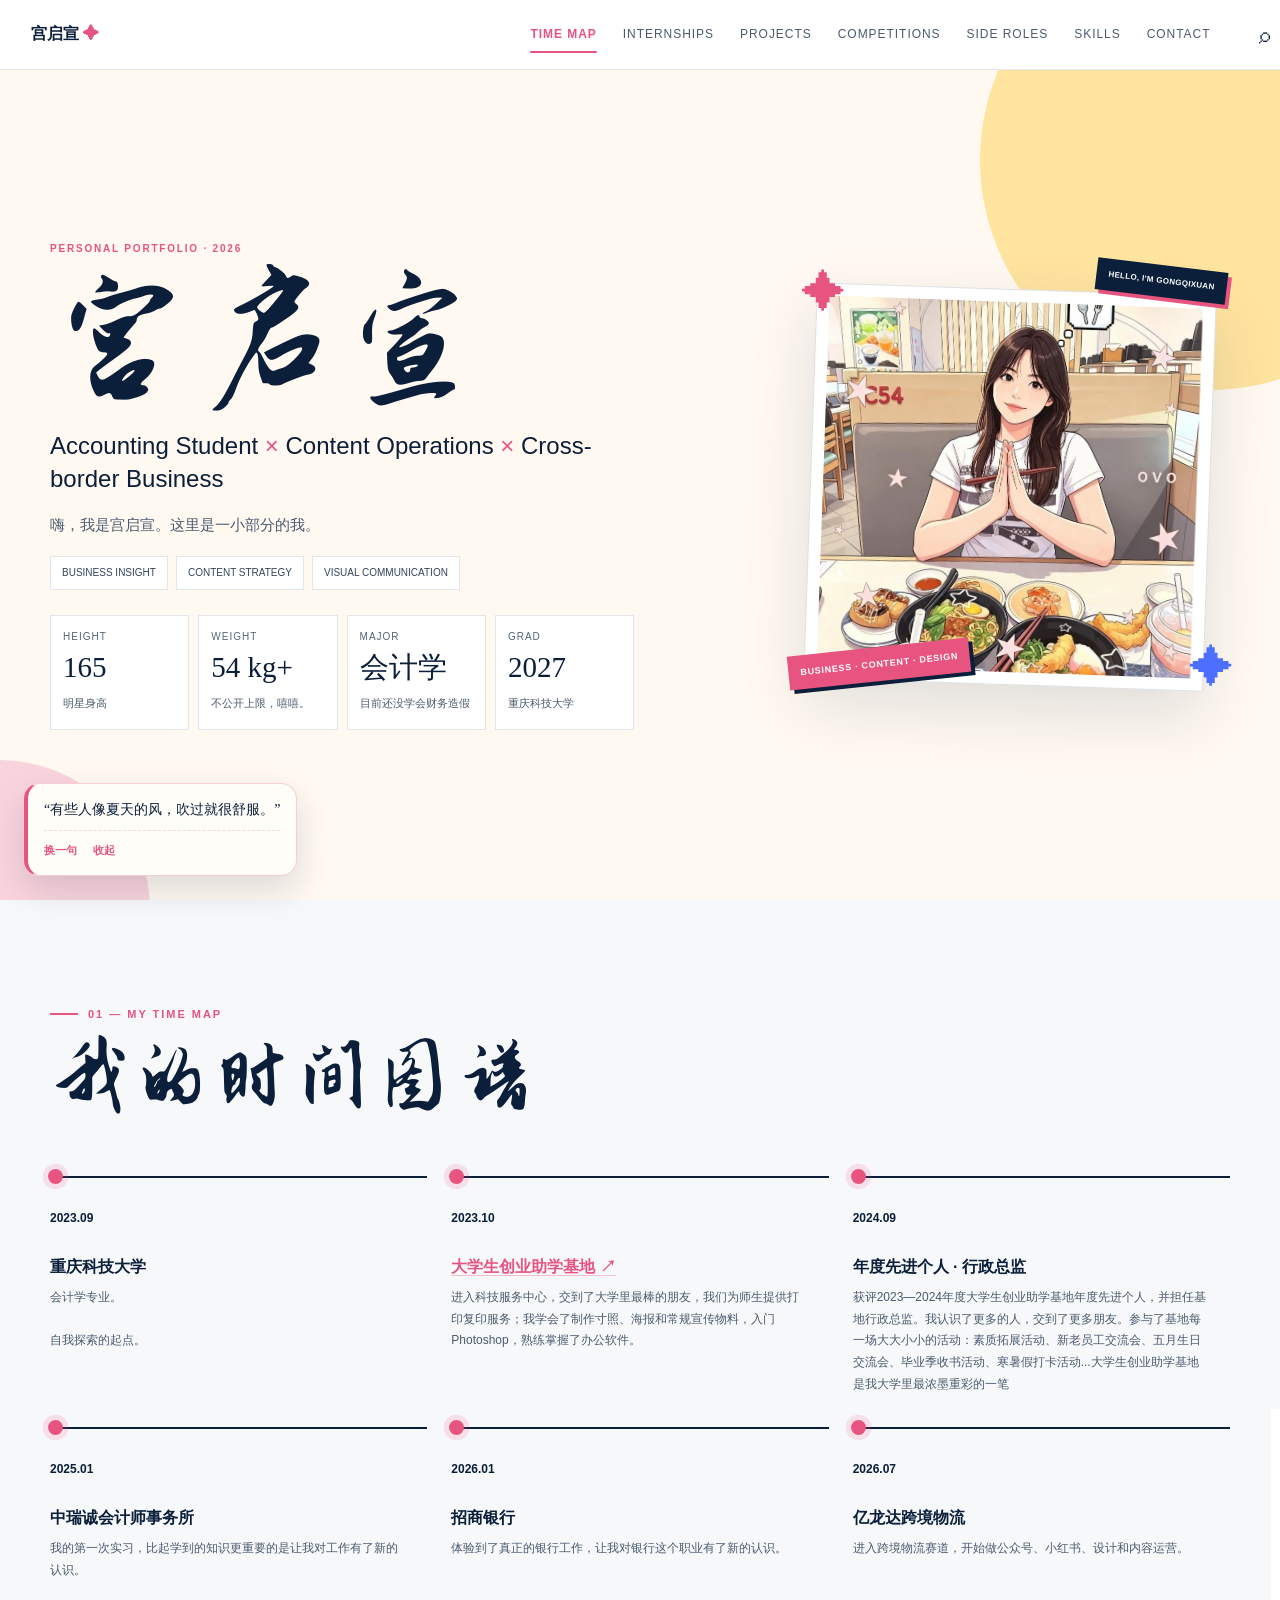
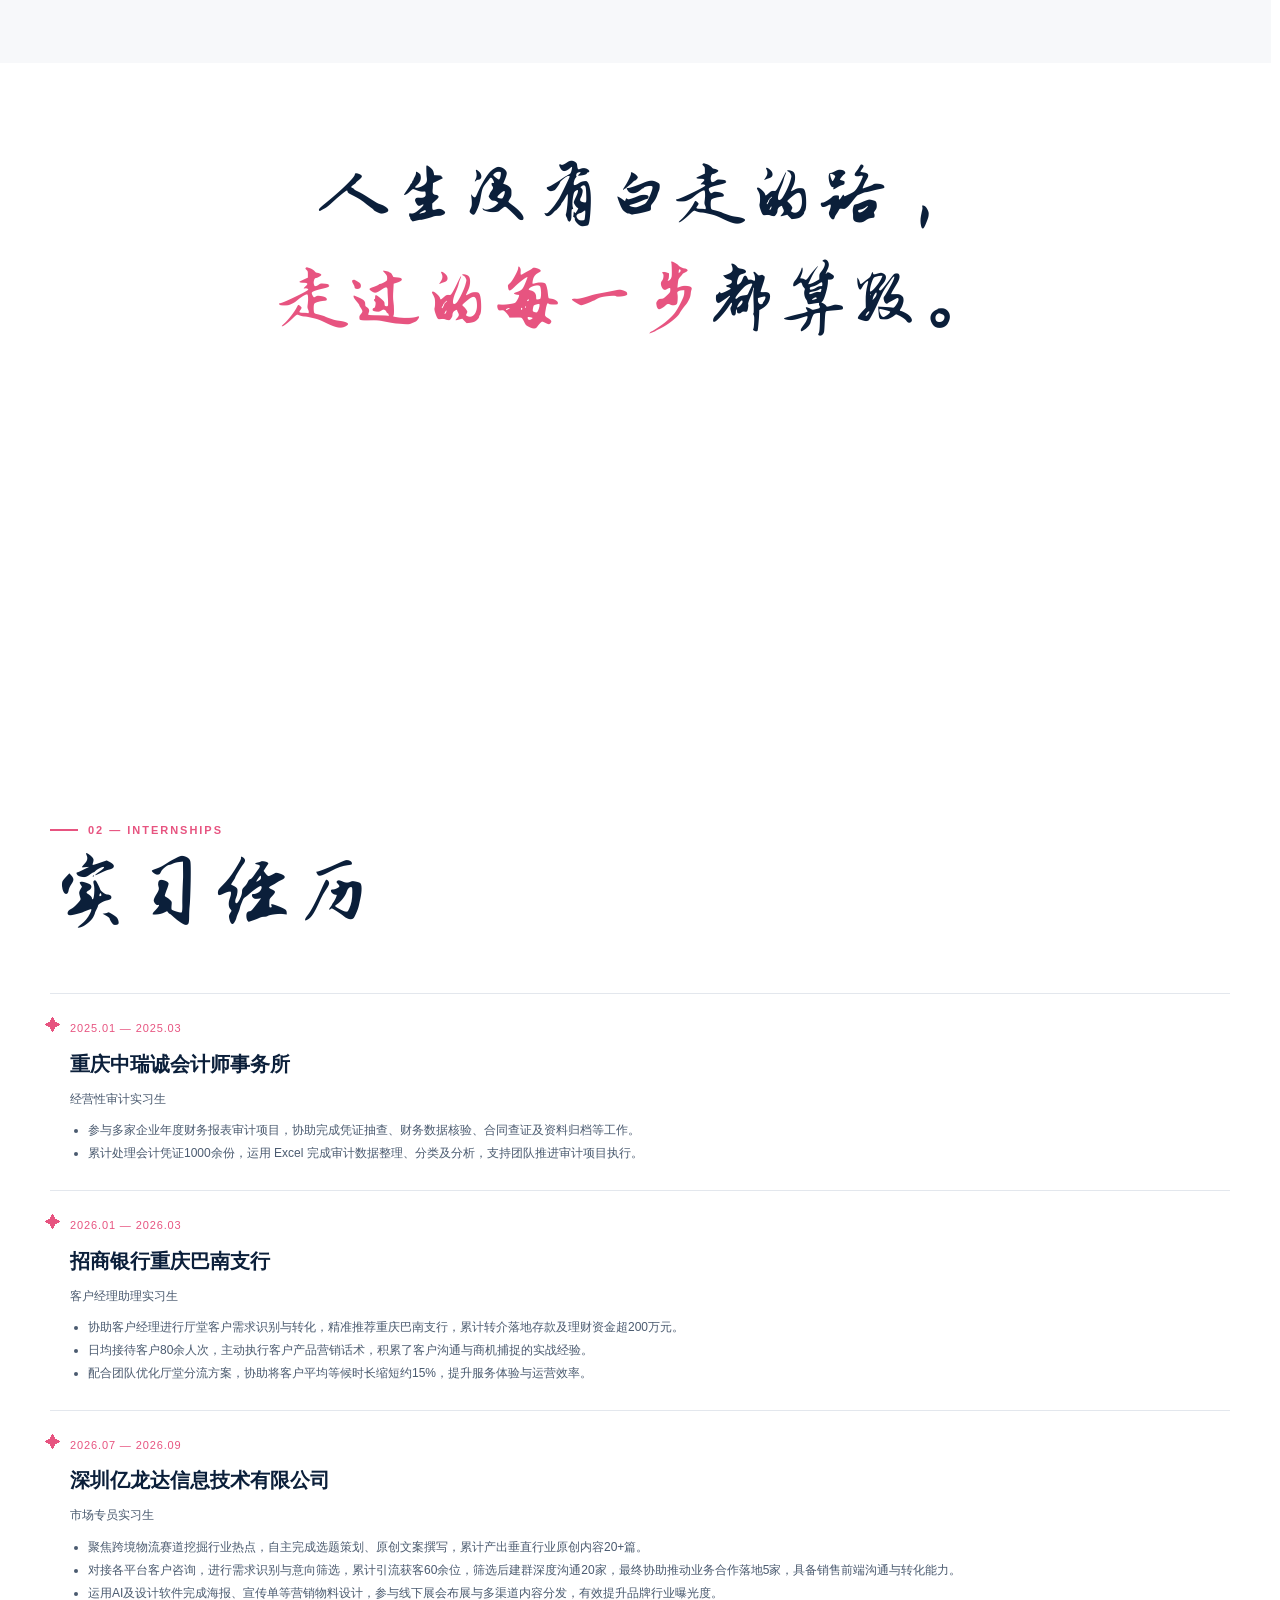
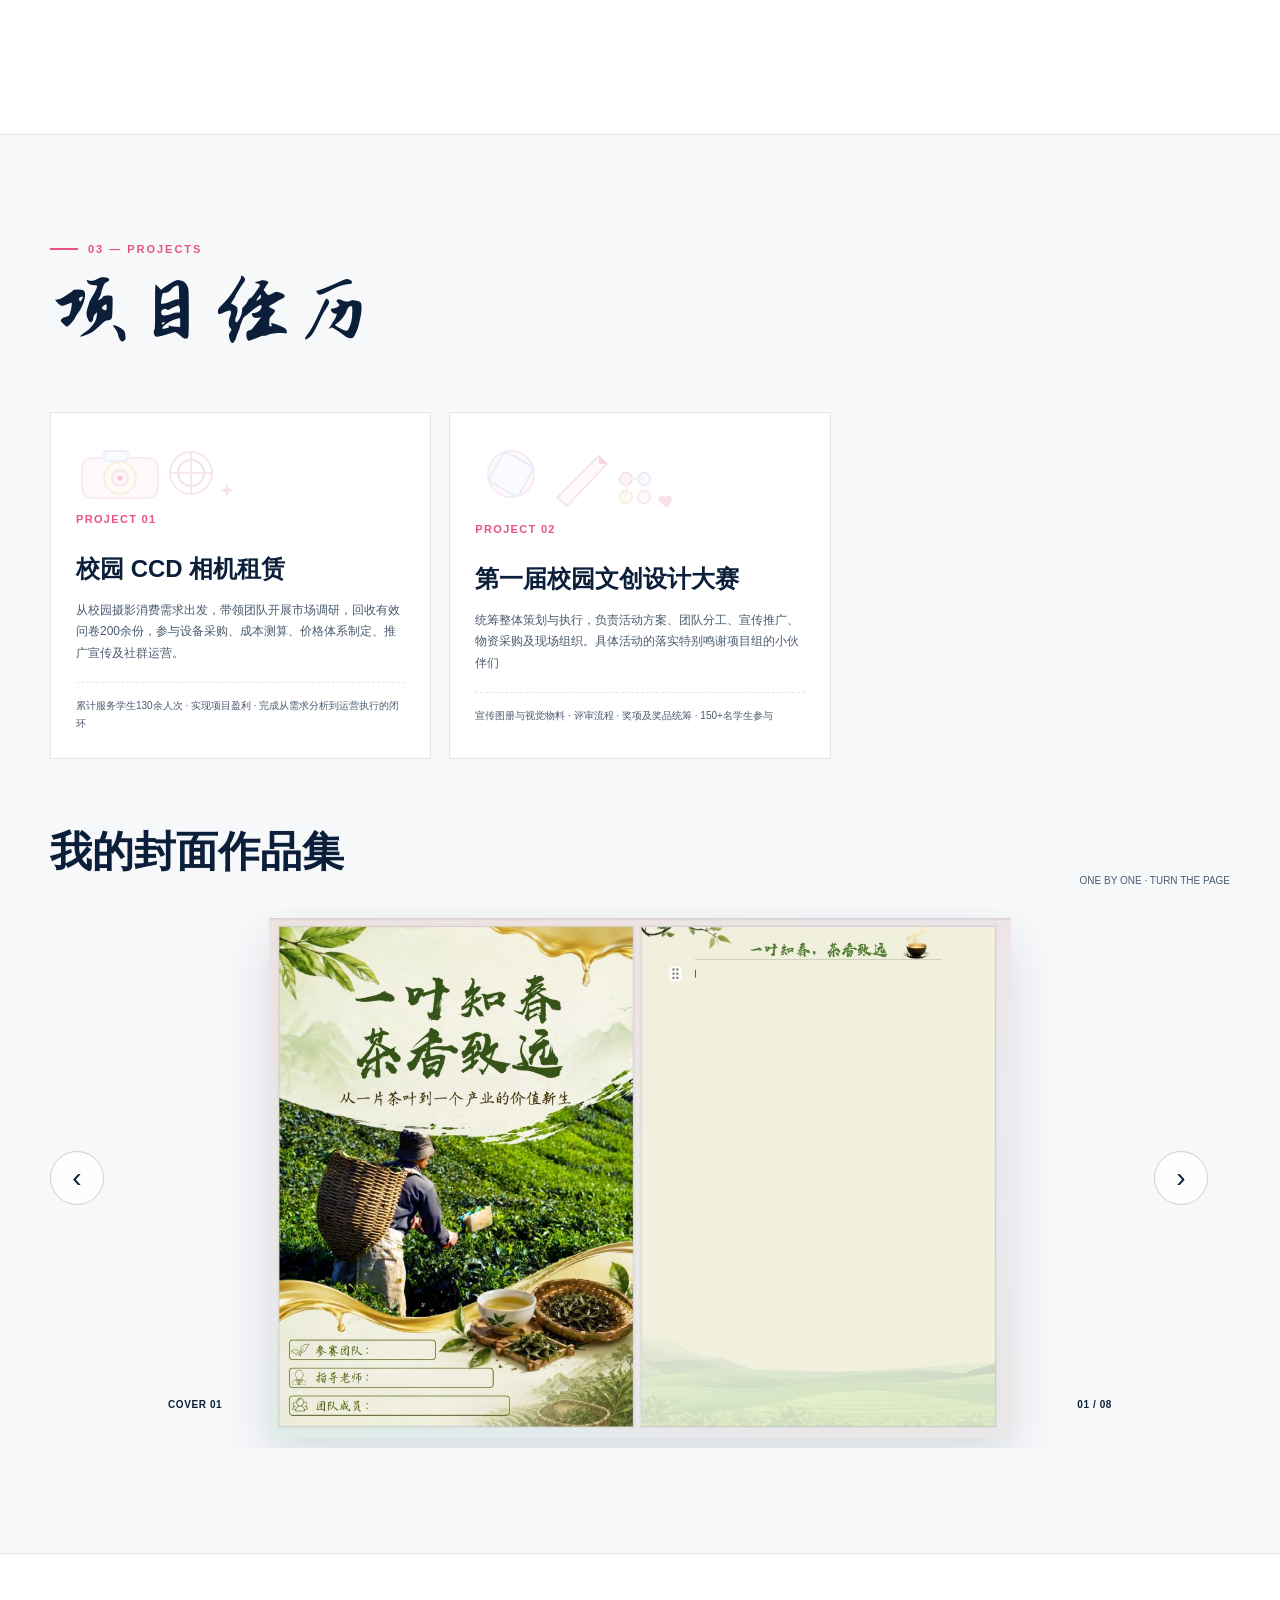
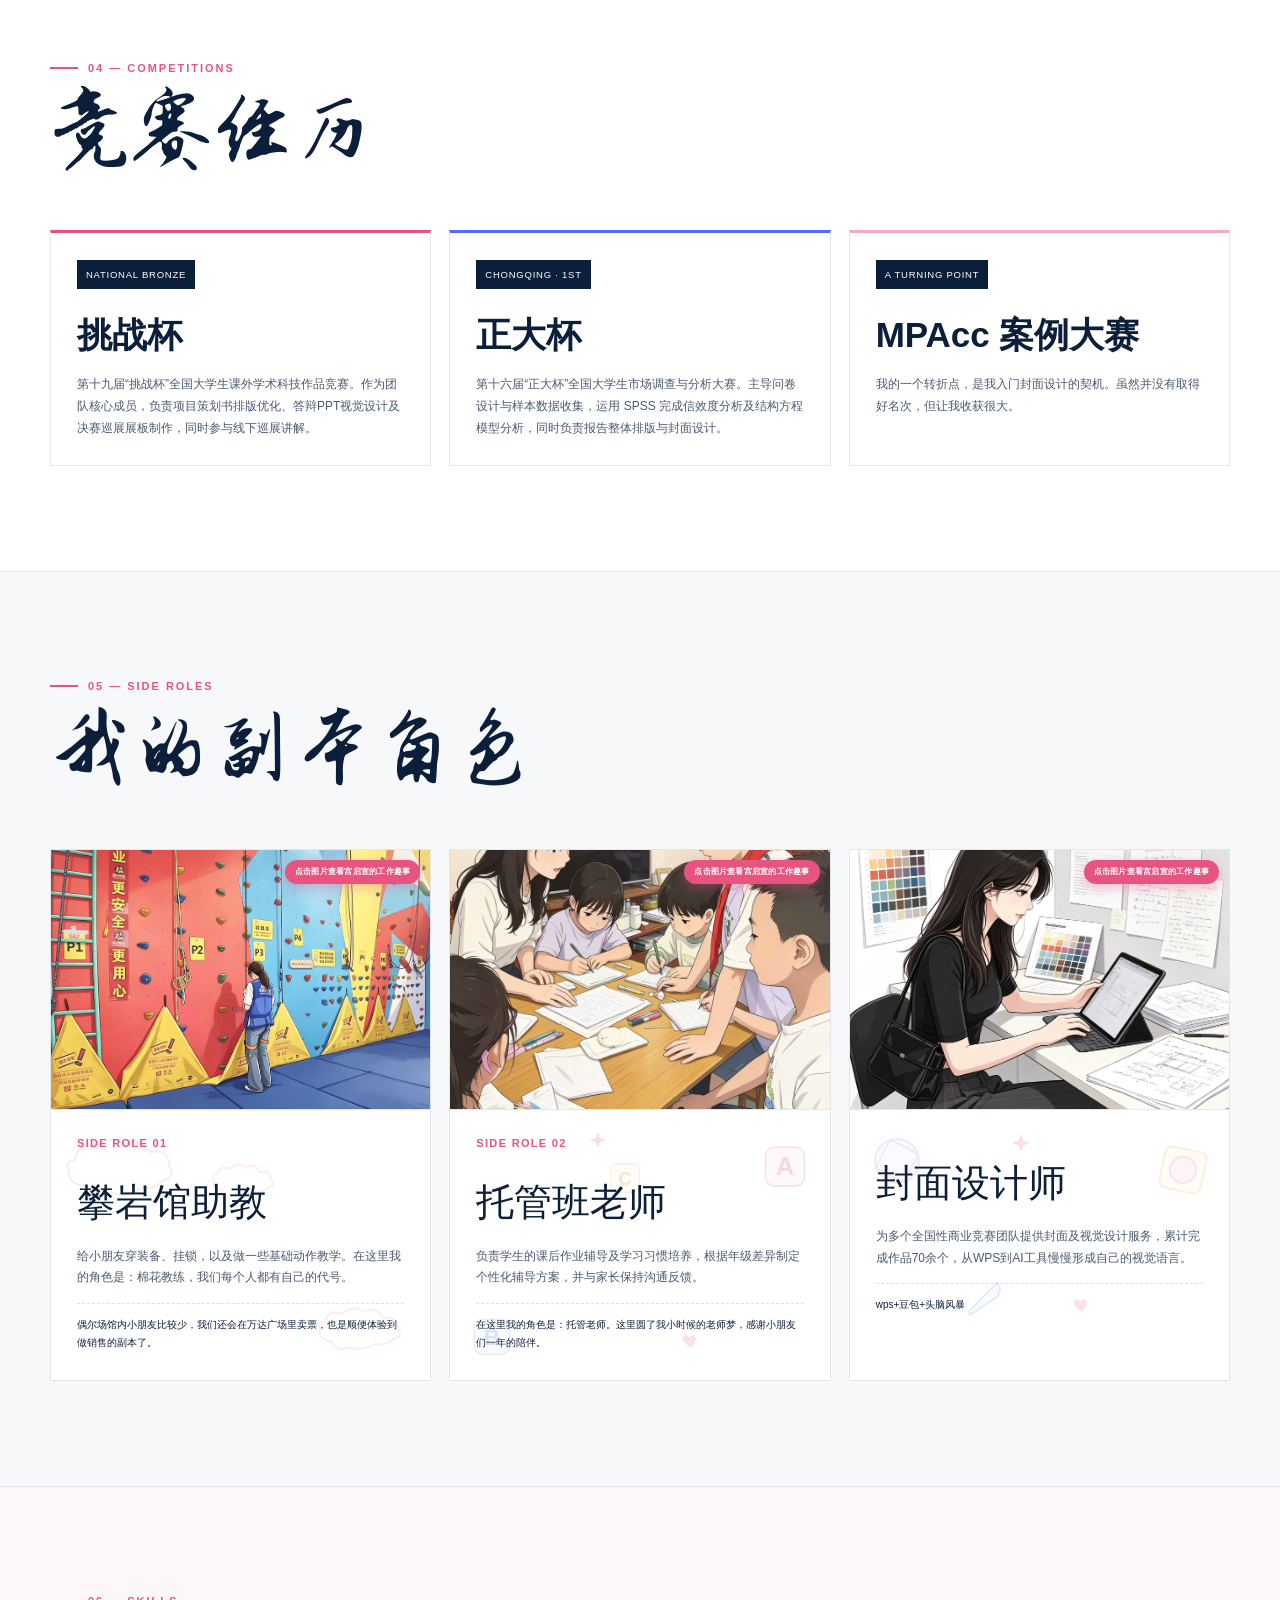
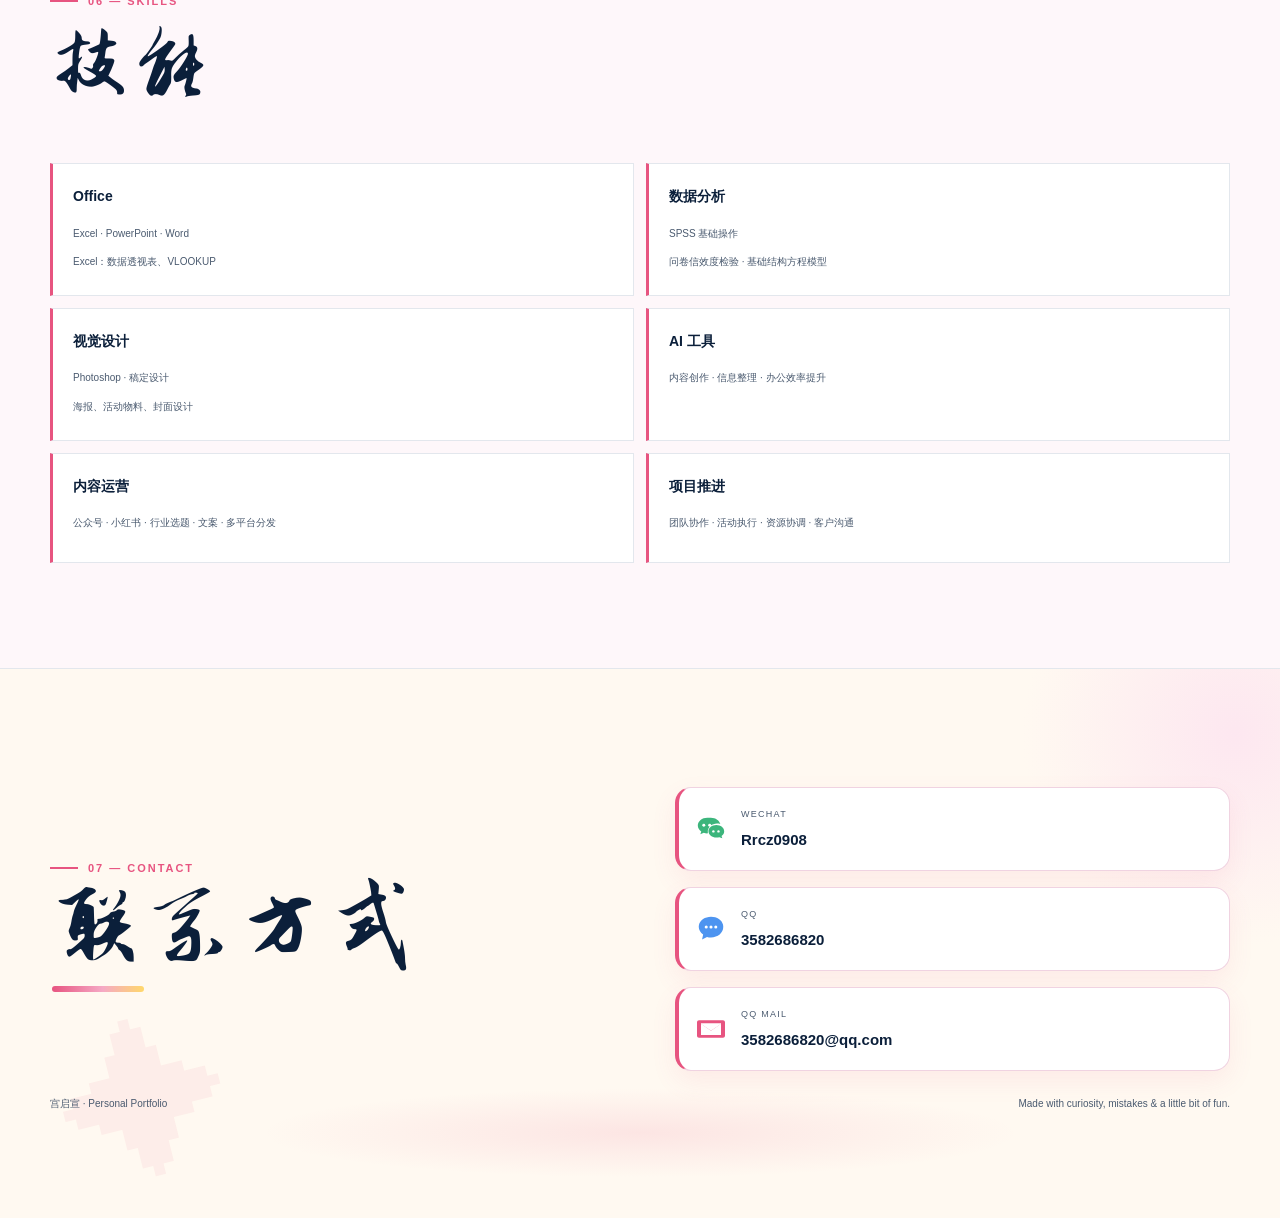
==== commit f52b95ec: "fix: update role images to new photos" ====
--- a/index.html
+++ b/index.html
@@ -426,7 +426,7 @@
 <section id="experience" class="section"><div class="wrap"><div class="top"><div><div class="kicker">02 — INTERNSHIPS</div><h2 class="title">实习经历</h2></div></div><div class="experience"><div class="exp-item"><div class="exp-date">2025.01 — 2025.03</div><h3>重庆中瑞诚会计师事务所</h3><div class="exp-role">经营性审计实习生</div><ul><li>参与多家企业年度财务报表审计项目，协助完成凭证抽查、财务数据核验、合同查证及资料归档等工作。</li><li>累计处理会计凭证1000余份，运用 Excel 完成审计数据整理、分类及分析，支持团队推进审计项目执行。</li></ul></div><div class="exp-item"><div class="exp-date">2026.01 — 2026.03</div><h3>招商银行重庆巴南支行</h3><div class="exp-role">客户经理助理实习生</div><ul><li>协助客户经理进行厅堂客户需求识别与转化，精准推荐重庆巴南支行，累计转介落地存款及理财资金超200万元。</li><li>日均接待客户80余人次，主动执行客户产品营销话术，积累了客户沟通与商机捕捉的实战经验。</li><li>配合团队优化厅堂分流方案，协助将客户平均等候时长缩短约15%，提升服务体验与运营效率。</li></ul></div><div class="exp-item"><div class="exp-date">2026.07 — 2026.09</div><h3>深圳亿龙达信息技术有限公司</h3><div class="exp-role">市场专员实习生</div><ul><li>聚焦跨境物流赛道挖掘行业热点，自主完成选题策划、原创文案撰写，累计产出垂直行业原创内容20+篇。</li><li>对接各平台客户咨询，进行需求识别与意向筛选，累计引流获客60余位，筛选后建群深度沟通20家，最终协助推动业务合作落地5家，具备销售前端沟通与转化能力。</li><li>运用AI及设计软件完成海报、宣传单等营销物料设计，参与线下展会布展与多渠道内容分发，有效提升品牌行业曝光度。</li></ul></div></div></div></section>
 <section id="projects" class="section soft"><div class="wrap"><div class="top"><div><div class="kicker">03 — PROJECTS</div><h2 class="title">项目经历</h2></div></div><div class="project-grid"><div class="project-card"><div class="proj-deco" aria-hidden="true"><svg class="sd-float" width="88" height="62" viewBox="0 0 88 62" style="top:14px;right:12px;opacity:.30"><rect x="6" y="20" width="76" height="40" rx="10" fill="#fdf0f4" stroke="#eec2d4" stroke-width="2"/><rect x="28" y="13" width="24" height="10" rx="3" fill="#eef3ff" stroke="#c2cef0" stroke-width="2"/><circle cx="44" cy="40" r="16" fill="#fff6e6" stroke="#eccf9c" stroke-width="2"/><circle cx="44" cy="40" r="8" fill="#f5e0ec" stroke="#e3b2cb" stroke-width="2"/><circle cx="44" cy="40" r="2.6" fill="#e75480"/></svg><svg class="sd-float2" width="54" height="54" viewBox="0 0 54 54" style="bottom:16px;left:12px;opacity:.33"><circle cx="27" cy="27" r="21" fill="none" stroke="#eab6cc" stroke-width="2"/><circle cx="27" cy="27" r="13" fill="none" stroke="#d9a6c0" stroke-width="2"/><path d="M27 6v42M6 27h42" stroke="#eab6cc" stroke-width="2"/></svg><svg class="sd-float2" width="18" height="18" viewBox="0 0 24 24" style="top:22px;left:20%;opacity:.35"><path d="M12 2l2.4 6.6L21 11l-6.6 2.4L12 20l-2.4-6.6L3 11l6.6-2.4z" fill="#f5a9c5"/></svg></div><div class="project-no">PROJECT 01</div><h3>校园 CCD 相机租赁</h3><p>从校园摄影消费需求出发，带领团队开展市场调研，回收有效问卷200余份，参与设备采购、成本测算、价格体系制定、推广宣传及社群运营。</p><div class="project-meta">累计服务学生130余人次 · 实现项目盈利 · 完成从需求分析到运营执行的闭环</div></div><div class="project-card"><div class="proj-deco" aria-hidden="true"><svg class="sd-float" width="72" height="72" viewBox="0 0 72 72" style="top:12px;right:14px;opacity:.30"><circle cx="36" cy="36" r="23" fill="#fdeef3" stroke="#ecb9cf" stroke-width="2"/><rect x="19" y="19" width="34" height="34" rx="5" fill="#eef3ff" stroke="#bcc9f0" stroke-width="2" transform="rotate(30 36 36)"/></svg><svg class="sd-float2" width="66" height="66" viewBox="0 0 66 66" style="bottom:18px;left:10px;opacity:.33"><path d="M10 54 L52 12 L60 20 L20 62 Z" fill="#fdf0f4" stroke="#e3b2cb" stroke-width="2"/><path d="M52 12 L60 20 L52 20 Z" fill="#e75480" opacity=".7"/></svg><svg class="sd-float" width="44" height="44" viewBox="0 0 44 44" style="top:46px;left:36%;opacity:.35"><circle cx="13" cy="13" r="6.2" fill="#f5e0ec" stroke="#e3b2cb" stroke-width="2"/><circle cx="31" cy="13" r="6.2" fill="#eef3ff" stroke="#bcc9f0" stroke-width="2"/><circle cx="13" cy="31" r="6.2" fill="#fff6e6" stroke="#eccf9c" stroke-width="2"/><circle cx="31" cy="31" r="6.2" fill="#fdeef3" stroke="#ecb9cf" stroke-width="2"/><path d="M13 13h18M13 13v18" stroke="#e7d5e0" stroke-width="2"/></svg><svg class="sd-float2" width="20" height="20" viewBox="0 0 24 24" style="bottom:26px;right:24%;opacity:.37"><path d="M12 21s-7-4.5-9.5-8.5C.8 9.8 2.6 6.5 5.8 6.5c2 0 3.4 1 4.2 2.2.8-1.2 2.2-2.2 4.2-2.2 3.2 0 5 3.3 3.3 6C17 16.5 12 21 12 21z" fill="#f0a9c5"/></svg></div><div class="project-no">PROJECT 02</div><h3>第一届校园文创设计大赛</h3><p>统筹整体策划与执行，负责活动方案、团队分工、宣传推广、物资采购及现场组织。具体活动的落实特别鸣谢项目组的小伙伴们</p><div class="project-meta">宣传图册与视觉物料 · 评审流程 · 奖项及奖品统筹 · 150+名学生参与</div></div></div><div class="works"><div class="works-head"><h3>我的封面作品集</h3><span>ONE BY ONE · TURN THE PAGE</span></div><div class="portfolio"><div class="book"><button type="button" class="book-btn" id="prevBtn">‹</button><div class="book-stage"><img id="portfolioImg" src="cover-01.jpg" alt="封面作品"><div class="book-info" id="portfolioName">COVER 01</div><div class="book-count" id="portfolioCount">01 / 08</div></div><button type="button" class="book-btn" id="nextBtn">›</button></div></div></div></div></section>
 <section id="competitions" class="section"><div class="wrap"><div class="top"><div><div class="kicker">04 — COMPETITIONS</div><h2 class="title">竞赛经历</h2></div></div><div class="competition-grid"><div class="comp"><span class="badge">NATIONAL BRONZE</span><h3>挑战杯</h3><p>第十九届“挑战杯”全国大学生课外学术科技作品竞赛。作为团队核心成员，负责项目策划书排版优化、答辩PPT视觉设计及决赛巡展展板制作，同时参与线下巡展讲解。</p></div><div class="comp"><span class="badge">CHONGQING · 1ST</span><h3>正大杯</h3><p>第十六届“正大杯”全国大学生市场调查与分析大赛。主导问卷设计与样本数据收集，运用 SPSS 完成信效度分析及结构方程模型分析，同时负责报告整体排版与封面设计。</p></div><div class="comp"><span class="badge">A TURNING POINT</span><h3>MPAcc 案例大赛</h3><p>我的一个转折点，是我入门封面设计的契机。虽然并没有取得好名次，但让我收获很大。</p></div></div></div></section>
-<section id="side" class="section soft"><div class="wrap"><div class="top"><div><div class="kicker">05 — SIDE ROLES</div><h2 class="title">我的副本角色</h2></div></div><div class="stories"><div class="story"><div class="story-image"><img src="climbing.jpg" alt="攀岩馆助教" loading="lazy" decoding="async"><span class="funfact-tag">点击图片查看宫启宣的工作趣事</span><div class="funfact-bubble" role="status" aria-live="polite"><span class="ff-ico">✦ </span><span class="funfact-bubble-text"></span></div></div><div class="story-body"><div class="story-no">SIDE ROLE 01</div><div class="story-deco" aria-hidden="true"><svg class="sd-float" width="150" height="90" viewBox="0 0 150 90" style="top:14px;left:6px;opacity:.37"><path d="M28,62 Q10,60 12,46 Q6,38 18,36 Q20,18 40,24 Q52,10 68,20 Q84,12 92,28 Q112,24 112,42 Q120,52 104,58 Q98,66 84,64 Q70,74 52,68 Q40,76 28,62 Z" fill="#fff" stroke="#f5c9d8" stroke-width="2"/></svg><svg class="sd-float2" width="110" height="66" viewBox="0 0 110 66" style="bottom:18px;right:10px;opacity:.33"><path d="M22,46 Q8,44 10,33 Q5,27 15,26 Q17,13 32,18 Q42,8 54,16 Q66,9 72,22 Q88,19 88,33 Q94,40 82,44 Q76,50 64,48 Q52,56 38,51 Q28,57 22,46 Z" fill="#fff" stroke="#f5c9d8" stroke-width="2"/></svg><svg class="sd-float2" width="80" height="50" viewBox="0 0 80 50" style="top:46px;right:38%;opacity:.30"><path d="M16,34 Q6,33 8,24 Q4,19 12,18 Q13,9 24,13 Q31,5 40,11 Q49,6 53,16 Q65,14 65,24 Q70,30 60,33 Q55,38 46,36 Q38,42 28,38 Q20,43 16,34 Z" fill="#fff" stroke="#f5c9d8" stroke-width="2"/></svg></div><h3>攀岩馆助教</h3><p>给小朋友穿装备、挂锁，以及做一些基础动作教学。在这里我的角色是：棉花教练，我们每个人都有自己的代号。</p><div class="story-note">偶尔场馆内小朋友比较少，我们还会在万达广场里卖票，也是顺便体验到做销售的副本了。</div></div></div><div class="story"><div class="story-image"><img src="childcare.jpg" alt="托管班老师" loading="lazy" decoding="async"><span class="funfact-tag">点击图片查看宫启宣的工作趣事</span><div class="funfact-bubble" role="status" aria-live="polite"><span class="ff-ico">✦ </span><span class="funfact-bubble-text"></span></div></div><div class="story-body"><div class="story-no">SIDE ROLE 02</div><div class="story-deco" aria-hidden="true"><svg class="sd-float" width="62" height="62" viewBox="0 0 64 64" style="top:16px;right:14px;opacity:.34"><rect x="12" y="22" width="40" height="40" rx="9" fill="#fdeef3" stroke="#eab6cc" stroke-width="2"/><text x="32" y="51" text-anchor="middle" font-size="26" font-weight="700" fill="#e78fb0">A</text></svg><svg class="sd-float2" width="56" height="56" viewBox="0 0 64 64" style="bottom:24px;left:14px;opacity:.31"><rect x="12" y="22" width="40" height="40" rx="9" fill="#eef3ff" stroke="#b9c6ef" stroke-width="2"/><text x="32" y="51" text-anchor="middle" font-size="26" font-weight="700" fill="#8fa3dd">B</text></svg><svg class="sd-float2" width="46" height="46" viewBox="0 0 64 64" style="top:38px;left:40%;opacity:.30"><rect x="12" y="22" width="40" height="40" rx="9" fill="#fff6e6" stroke="#eed3a3" stroke-width="2"/><text x="32" y="51" text-anchor="middle" font-size="26" font-weight="700" fill="#e0b46a">C</text></svg><svg class="sd-float" width="22" height="22" viewBox="0 0 24 24" style="top:20px;left:36%;opacity:.38"><path d="M12 2l2.4 6.6L21 11l-6.6 2.4L12 20l-2.4-6.6L3 11l6.6-2.4z" fill="#f5a9c5"/></svg><svg class="sd-float2" width="20" height="20" viewBox="0 0 24 24" style="bottom:30px;right:34%;opacity:.35"><path d="M12 21s-7-4.5-9.5-8.5C.8 9.8 2.6 6.5 5.8 6.5c2 0 3.4 1 4.2 2.2.8-1.2 2.2-2.2 4.2-2.2 3.2 0 5 3.3 3.3 6C17 16.5 12 21 12 21z" fill="#f0a9c5"/></svg></div><h3>托管班老师</h3><p>负责学生的课后作业辅导及学习习惯培养，根据年级差异制定个性化辅导方案，并与家长保持沟通反馈。</p><div class="story-note">在这里我的角色是：托管老师。这里圆了我小时候的老师梦，感谢小朋友们一年的陪伴。</div></div></div><div class="story"><div class="story-image"><img src="封面设计师配图.jpg" alt="封面设计师" loading="lazy" decoding="async"><span class="funfact-tag">点击图片查看宫启宣的工作趣事</span><div class="funfact-bubble" role="status" aria-live="polite"><span class="ff-ico">✦ </span><span class="funfact-bubble-text"></span></div></div><div class="story-body"><div class="story-deco" aria-hidden="true"><svg class="sd-float" width="70" height="70" viewBox="0 0 70 70" style="top:16px;left:12px;opacity:.33"><circle cx="35" cy="35" r="22" fill="#fdeef3" stroke="#ecb9cf" stroke-width="2"/><rect x="19" y="19" width="32" height="32" rx="4" fill="#eef3ff" stroke="#bcc9f0" stroke-width="2" transform="rotate(28 35 35)"/></svg><svg class="sd-float2" width="60" height="60" viewBox="0 0 60 60" style="top:30px;right:16px;opacity:.33"><rect x="9" y="9" width="42" height="42" rx="7" fill="#fff6e6" stroke="#eccf9c" stroke-width="2" transform="rotate(12 30 30)"/><circle cx="30" cy="30" r="13" fill="#f5e0ec" stroke="#e3b2cb" stroke-width="2"/></svg><svg class="sd-float" width="52" height="52" viewBox="0 0 52 52" style="bottom:20px;left:28%;opacity:.31"><path d="M13 41 L41 13 Q47 19 41 27 L14 45 Z" fill="#eef3ff" stroke="#aebef0" stroke-width="2"/></svg><svg class="sd-float2" width="24" height="24" viewBox="0 0 24 24" style="top:22px;left:42%;opacity:.38"><path d="M12 2l2.4 6.6L21 11l-6.6 2.4L12 20l-2.4-6.6L3 11l6.6-2.4z" fill="#f5a9c5"/></svg><svg class="sd-float" width="20" height="20" viewBox="0 0 24 24" style="bottom:28px;right:36%;opacity:.35"><path d="M12 21s-7-4.5-9.5-8.5C.8 9.8 2.6 6.5 5.8 6.5c2 0 3.4 1 4.2 2.2.8-1.2 2.2-2.2 4.2-2.2 3.2 0 5 3.3 3.3 6C17 16.5 12 21 12 21z" fill="#f0a9c5"/></svg></div><h3>封面设计师</h3><p>为多个全国性商业竞赛团队提供封面及视觉设计服务，累计完成作品70余个，从WPS到AI工具慢慢形成自己的视觉语言。</p><div class="story-note">wps+豆包+头脑风暴</div></div></div></div></div></section>
+<section id="side" class="section soft"><div class="wrap"><div class="top"><div><div class="kicker">05 — SIDE ROLES</div><h2 class="title">我的副本角色</h2></div></div><div class="stories"><div class="story"><div class="story-image"><img src="climbing1.jpg" alt="攀岩馆助教" loading="lazy" decoding="async"><span class="funfact-tag">点击图片查看宫启宣的工作趣事</span><div class="funfact-bubble" role="status" aria-live="polite"><span class="ff-ico">✦ </span><span class="funfact-bubble-text"></span></div></div><div class="story-body"><div class="story-no">SIDE ROLE 01</div><div class="story-deco" aria-hidden="true"><svg class="sd-float" width="150" height="90" viewBox="0 0 150 90" style="top:14px;left:6px;opacity:.37"><path d="M28,62 Q10,60 12,46 Q6,38 18,36 Q20,18 40,24 Q52,10 68,20 Q84,12 92,28 Q112,24 112,42 Q120,52 104,58 Q98,66 84,64 Q70,74 52,68 Q40,76 28,62 Z" fill="#fff" stroke="#f5c9d8" stroke-width="2"/></svg><svg class="sd-float2" width="110" height="66" viewBox="0 0 110 66" style="bottom:18px;right:10px;opacity:.33"><path d="M22,46 Q8,44 10,33 Q5,27 15,26 Q17,13 32,18 Q42,8 54,16 Q66,9 72,22 Q88,19 88,33 Q94,40 82,44 Q76,50 64,48 Q52,56 38,51 Q28,57 22,46 Z" fill="#fff" stroke="#f5c9d8" stroke-width="2"/></svg><svg class="sd-float2" width="80" height="50" viewBox="0 0 80 50" style="top:46px;right:38%;opacity:.30"><path d="M16,34 Q6,33 8,24 Q4,19 12,18 Q13,9 24,13 Q31,5 40,11 Q49,6 53,16 Q65,14 65,24 Q70,30 60,33 Q55,38 46,36 Q38,42 28,38 Q20,43 16,34 Z" fill="#fff" stroke="#f5c9d8" stroke-width="2"/></svg></div><h3>攀岩馆助教</h3><p>给小朋友穿装备、挂锁，以及做一些基础动作教学。在这里我的角色是：棉花教练，我们每个人都有自己的代号。</p><div class="story-note">偶尔场馆内小朋友比较少，我们还会在万达广场里卖票，也是顺便体验到做销售的副本了。</div></div></div><div class="story"><div class="story-image"><img src="teachernew.jpg" alt="托管班老师" loading="lazy" decoding="async"><span class="funfact-tag">点击图片查看宫启宣的工作趣事</span><div class="funfact-bubble" role="status" aria-live="polite"><span class="ff-ico">✦ </span><span class="funfact-bubble-text"></span></div></div><div class="story-body"><div class="story-no">SIDE ROLE 02</div><div class="story-deco" aria-hidden="true"><svg class="sd-float" width="62" height="62" viewBox="0 0 64 64" style="top:16px;right:14px;opacity:.34"><rect x="12" y="22" width="40" height="40" rx="9" fill="#fdeef3" stroke="#eab6cc" stroke-width="2"/><text x="32" y="51" text-anchor="middle" font-size="26" font-weight="700" fill="#e78fb0">A</text></svg><svg class="sd-float2" width="56" height="56" viewBox="0 0 64 64" style="bottom:24px;left:14px;opacity:.31"><rect x="12" y="22" width="40" height="40" rx="9" fill="#eef3ff" stroke="#b9c6ef" stroke-width="2"/><text x="32" y="51" text-anchor="middle" font-size="26" font-weight="700" fill="#8fa3dd">B</text></svg><svg class="sd-float2" width="46" height="46" viewBox="0 0 64 64" style="top:38px;left:40%;opacity:.30"><rect x="12" y="22" width="40" height="40" rx="9" fill="#fff6e6" stroke="#eed3a3" stroke-width="2"/><text x="32" y="51" text-anchor="middle" font-size="26" font-weight="700" fill="#e0b46a">C</text></svg><svg class="sd-float" width="22" height="22" viewBox="0 0 24 24" style="top:20px;left:36%;opacity:.38"><path d="M12 2l2.4 6.6L21 11l-6.6 2.4L12 20l-2.4-6.6L3 11l6.6-2.4z" fill="#f5a9c5"/></svg><svg class="sd-float2" width="20" height="20" viewBox="0 0 24 24" style="bottom:30px;right:34%;opacity:.35"><path d="M12 21s-7-4.5-9.5-8.5C.8 9.8 2.6 6.5 5.8 6.5c2 0 3.4 1 4.2 2.2.8-1.2 2.2-2.2 4.2-2.2 3.2 0 5 3.3 3.3 6C17 16.5 12 21 12 21z" fill="#f0a9c5"/></svg></div><h3>托管班老师</h3><p>负责学生的课后作业辅导及学习习惯培养，根据年级差异制定个性化辅导方案，并与家长保持沟通反馈。</p><div class="story-note">在这里我的角色是：托管老师。这里圆了我小时候的老师梦，感谢小朋友们一年的陪伴。</div></div></div><div class="story"><div class="story-image"><img src="design.jpg" alt="封面设计师" loading="lazy" decoding="async"><span class="funfact-tag">点击图片查看宫启宣的工作趣事</span><div class="funfact-bubble" role="status" aria-live="polite"><span class="ff-ico">✦ </span><span class="funfact-bubble-text"></span></div></div><div class="story-body"><div class="story-deco" aria-hidden="true"><svg class="sd-float" width="70" height="70" viewBox="0 0 70 70" style="top:16px;left:12px;opacity:.33"><circle cx="35" cy="35" r="22" fill="#fdeef3" stroke="#ecb9cf" stroke-width="2"/><rect x="19" y="19" width="32" height="32" rx="4" fill="#eef3ff" stroke="#bcc9f0" stroke-width="2" transform="rotate(28 35 35)"/></svg><svg class="sd-float2" width="60" height="60" viewBox="0 0 60 60" style="top:30px;right:16px;opacity:.33"><rect x="9" y="9" width="42" height="42" rx="7" fill="#fff6e6" stroke="#eccf9c" stroke-width="2" transform="rotate(12 30 30)"/><circle cx="30" cy="30" r="13" fill="#f5e0ec" stroke="#e3b2cb" stroke-width="2"/></svg><svg class="sd-float" width="52" height="52" viewBox="0 0 52 52" style="bottom:20px;left:28%;opacity:.31"><path d="M13 41 L41 13 Q47 19 41 27 L14 45 Z" fill="#eef3ff" stroke="#aebef0" stroke-width="2"/></svg><svg class="sd-float2" width="24" height="24" viewBox="0 0 24 24" style="top:22px;left:42%;opacity:.38"><path d="M12 2l2.4 6.6L21 11l-6.6 2.4L12 20l-2.4-6.6L3 11l6.6-2.4z" fill="#f5a9c5"/></svg><svg class="sd-float" width="20" height="20" viewBox="0 0 24 24" style="bottom:28px;right:36%;opacity:.35"><path d="M12 21s-7-4.5-9.5-8.5C.8 9.8 2.6 6.5 5.8 6.5c2 0 3.4 1 4.2 2.2.8-1.2 2.2-2.2 4.2-2.2 3.2 0 5 3.3 3.3 6C17 16.5 12 21 12 21z" fill="#f0a9c5"/></svg></div><h3>封面设计师</h3><p>为多个全国性商业竞赛团队提供封面及视觉设计服务，累计完成作品70余个，从WPS到AI工具慢慢形成自己的视觉语言。</p><div class="story-note">wps+豆包+头脑风暴</div></div></div></div></div></section>
 <section id="skills" class="section"><div class="wrap"><div class="top"><div><div class="kicker">06 — SKILLS</div><h2 class="title">技能</h2></div></div><div class="skills-layout"><div class="skill-list"><div class="skill-box"><strong>Office</strong><span>Excel · PowerPoint · Word<br>Excel：数据透视表、VLOOKUP</span></div><div class="skill-box"><strong>数据分析</strong><span>SPSS 基础操作<br>问卷信效度检验 · 基础结构方程模型</span></div><div class="skill-box"><strong>视觉设计</strong><span>Photoshop · 稿定设计<br>海报、活动物料、封面设计</span></div><div class="skill-box"><strong>AI 工具</strong><span>内容创作 · 信息整理 · 办公效率提升</span></div><div class="skill-box"><strong>内容运营</strong><span>公众号 · 小红书 · 行业选题 · 文案 · 多平台分发</span></div><div class="skill-box"><strong>项目推进</strong><span>团队协作 · 活动执行 · 资源协调 · 客户沟通</span></div></div></div></div></section>
 <section id="contact" class="contact"><div class="wrap"><div class="contact-grid"><div><div class="kicker">07 — CONTACT</div><h2>联系方式</h2></div><div class="contact-list"><div class="contact-item"><div class="contact-label">WECHAT</div><div>Rrcz0908</div></div><div class="contact-item"><div class="contact-label">QQ</div><div>3582686820</div></div><div class="contact-item"><div class="contact-label">QQ MAIL</div><a href="mailto:3582686820@qq.com">3582686820@qq.com</a></div></div></div>
 
